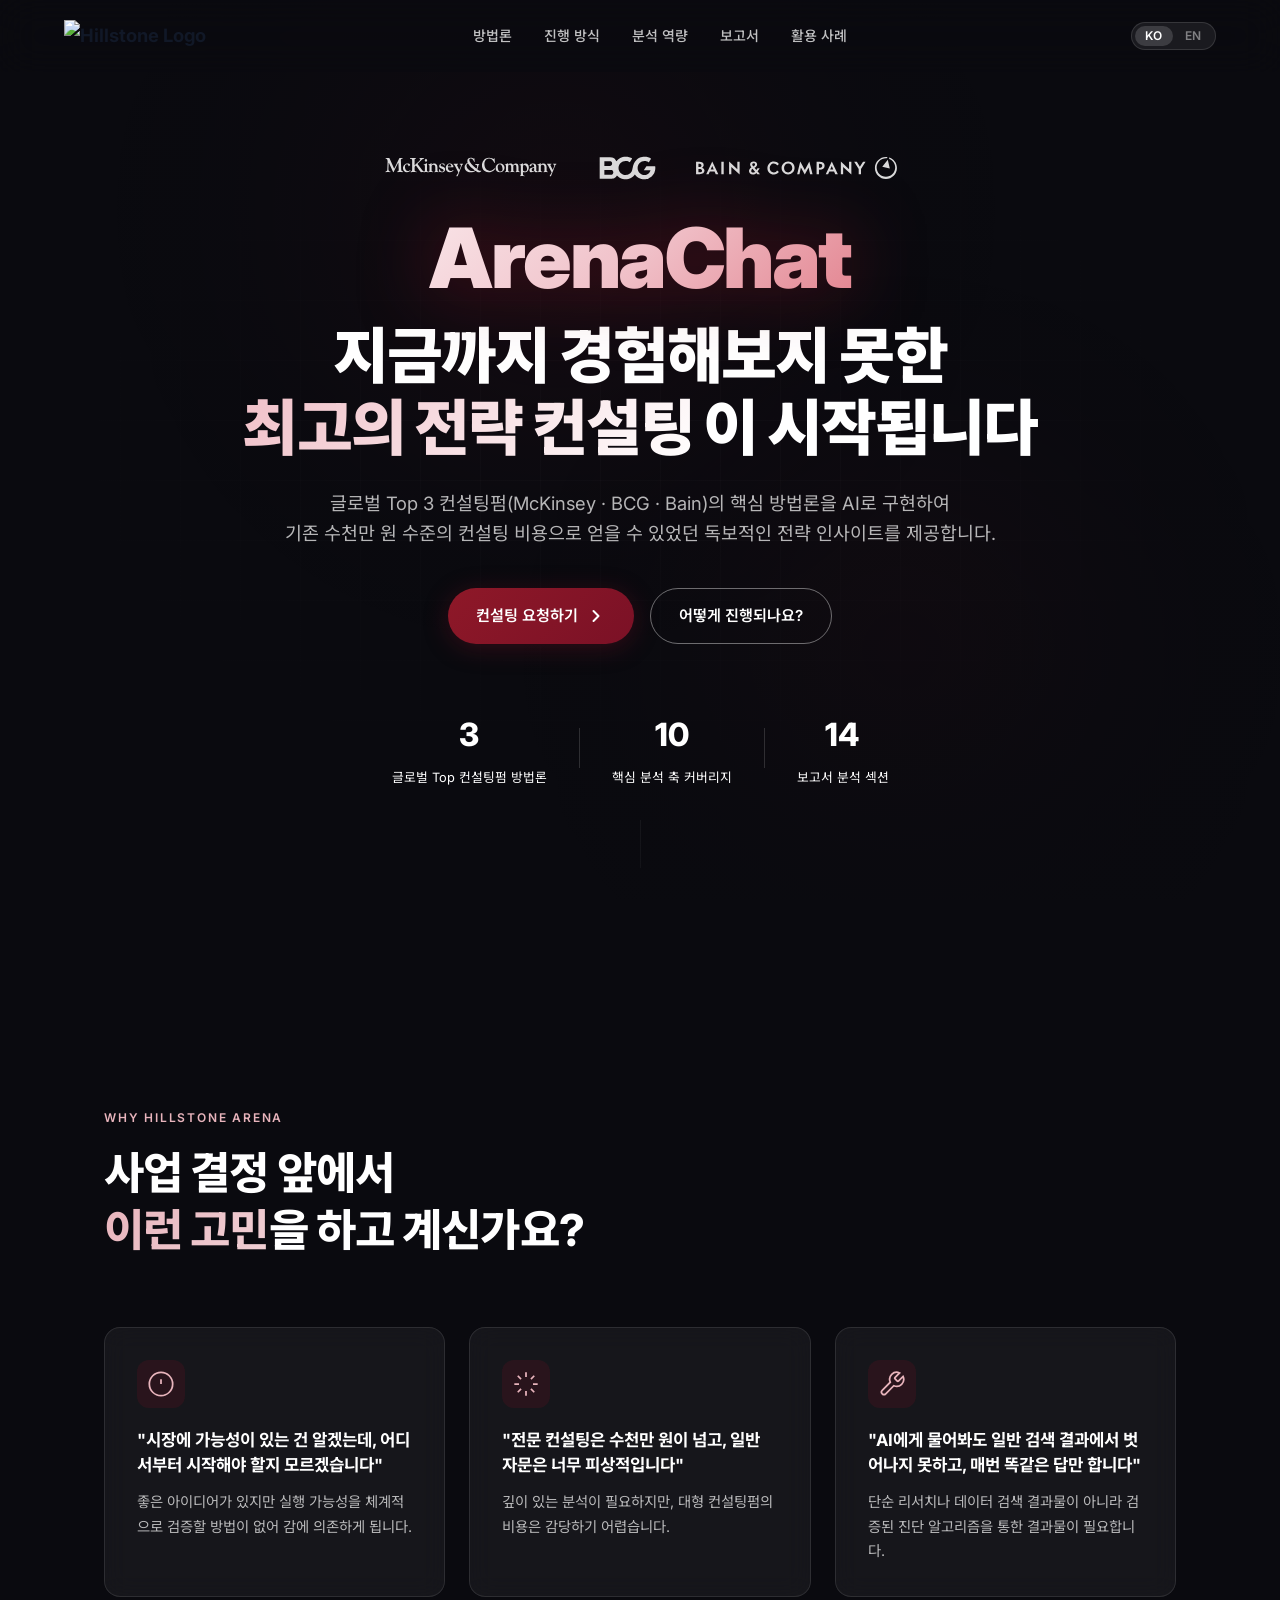
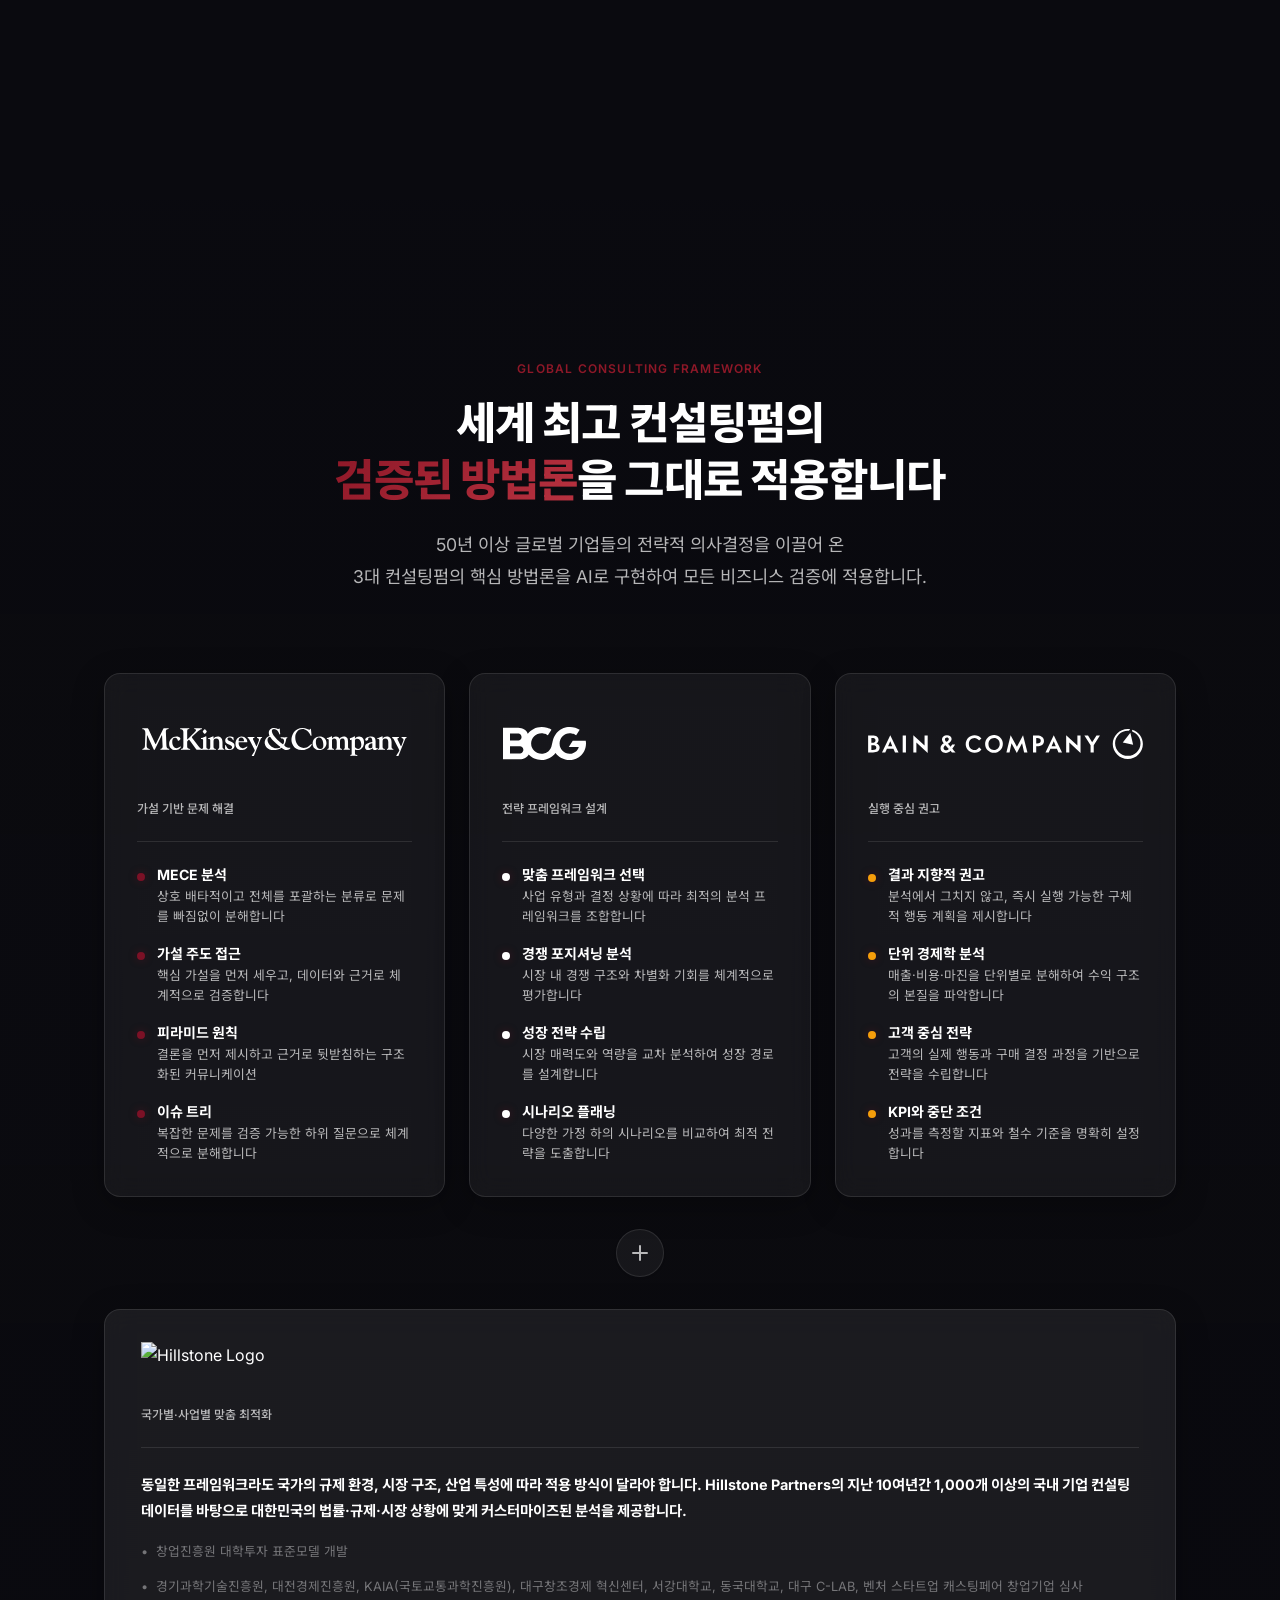
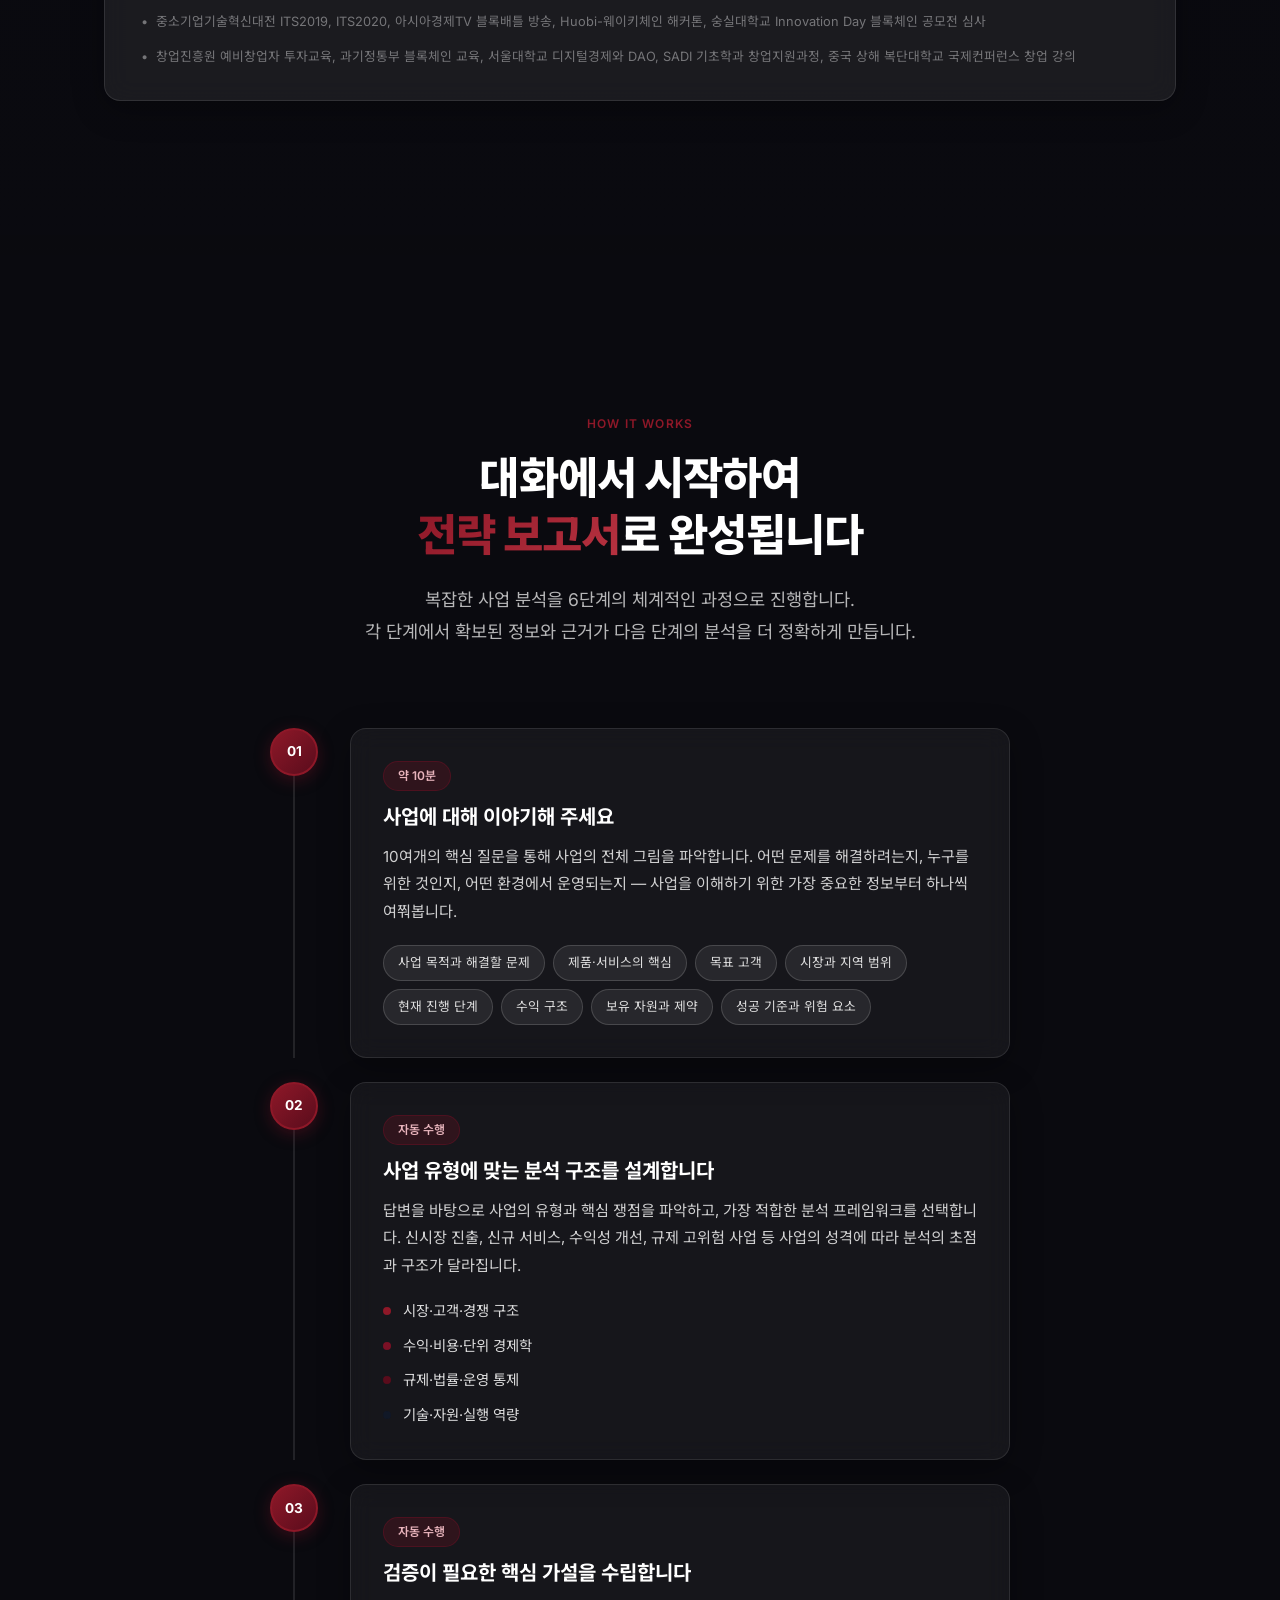
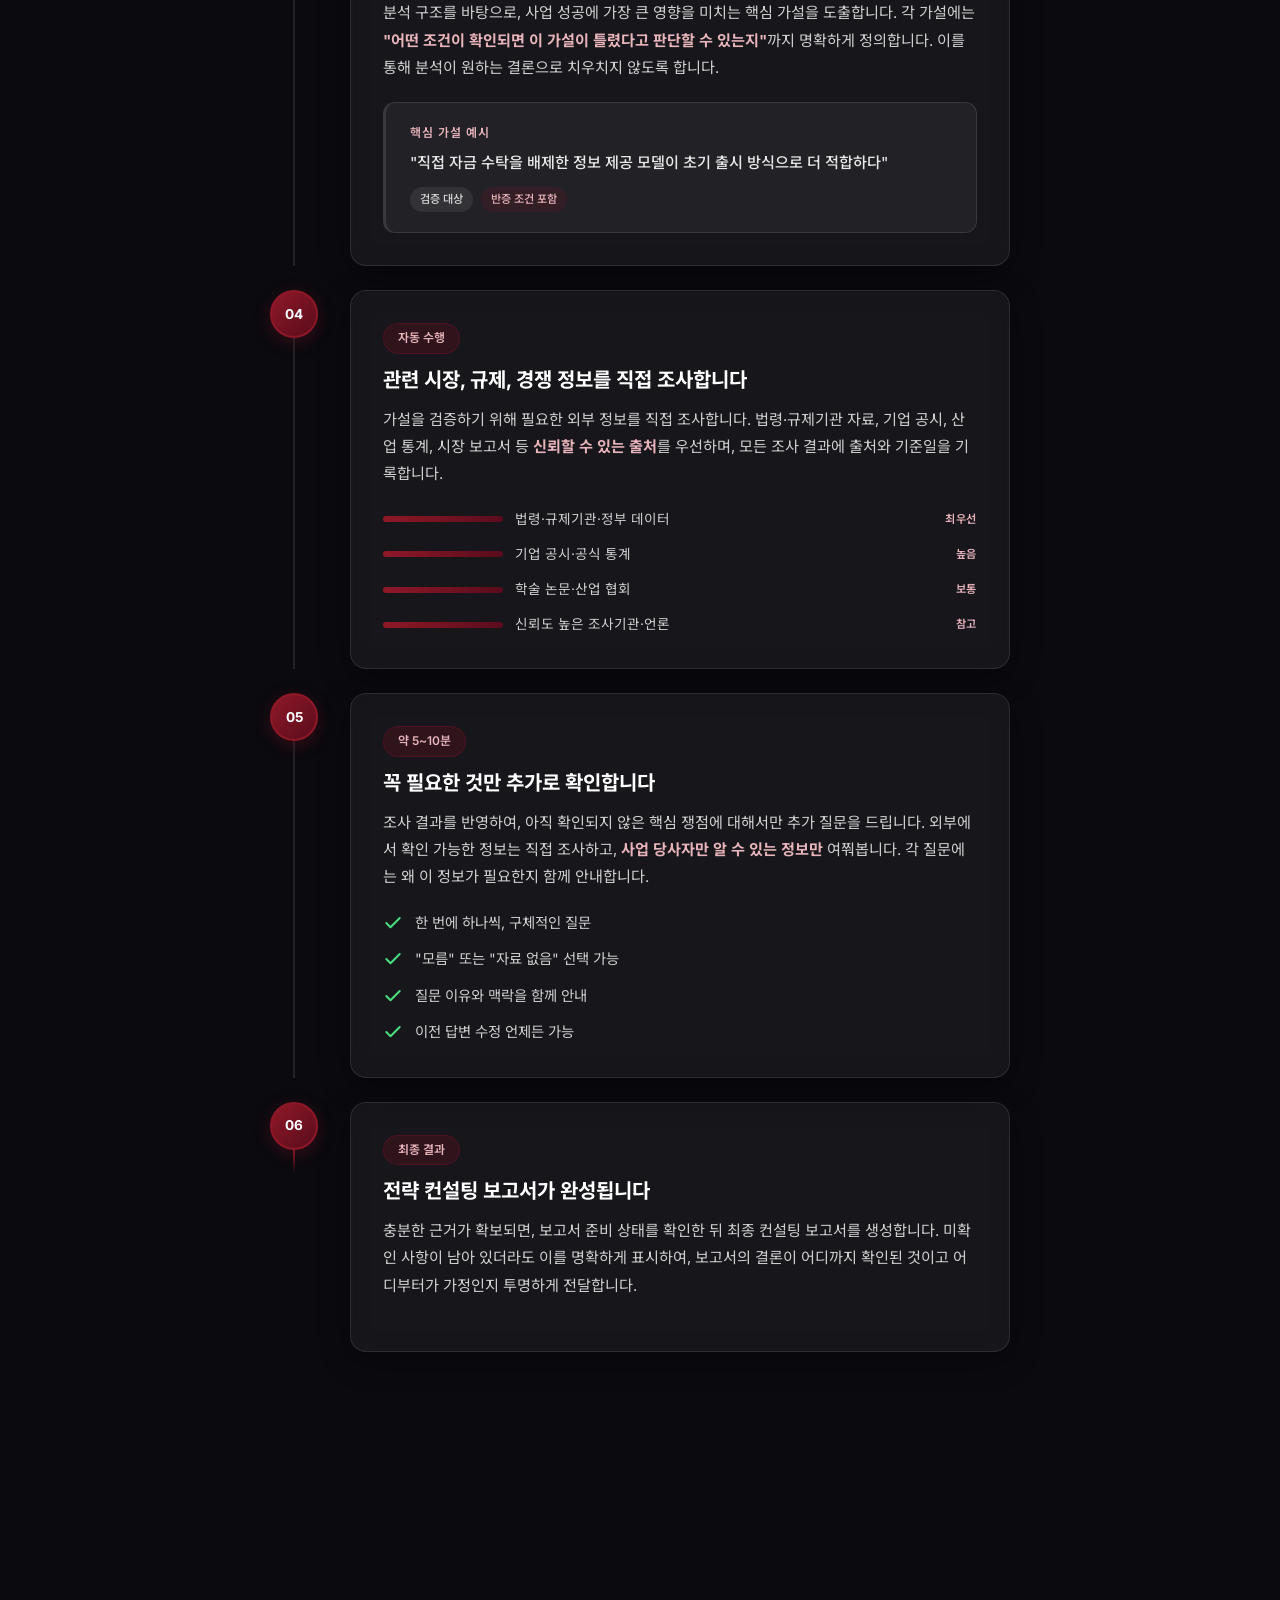
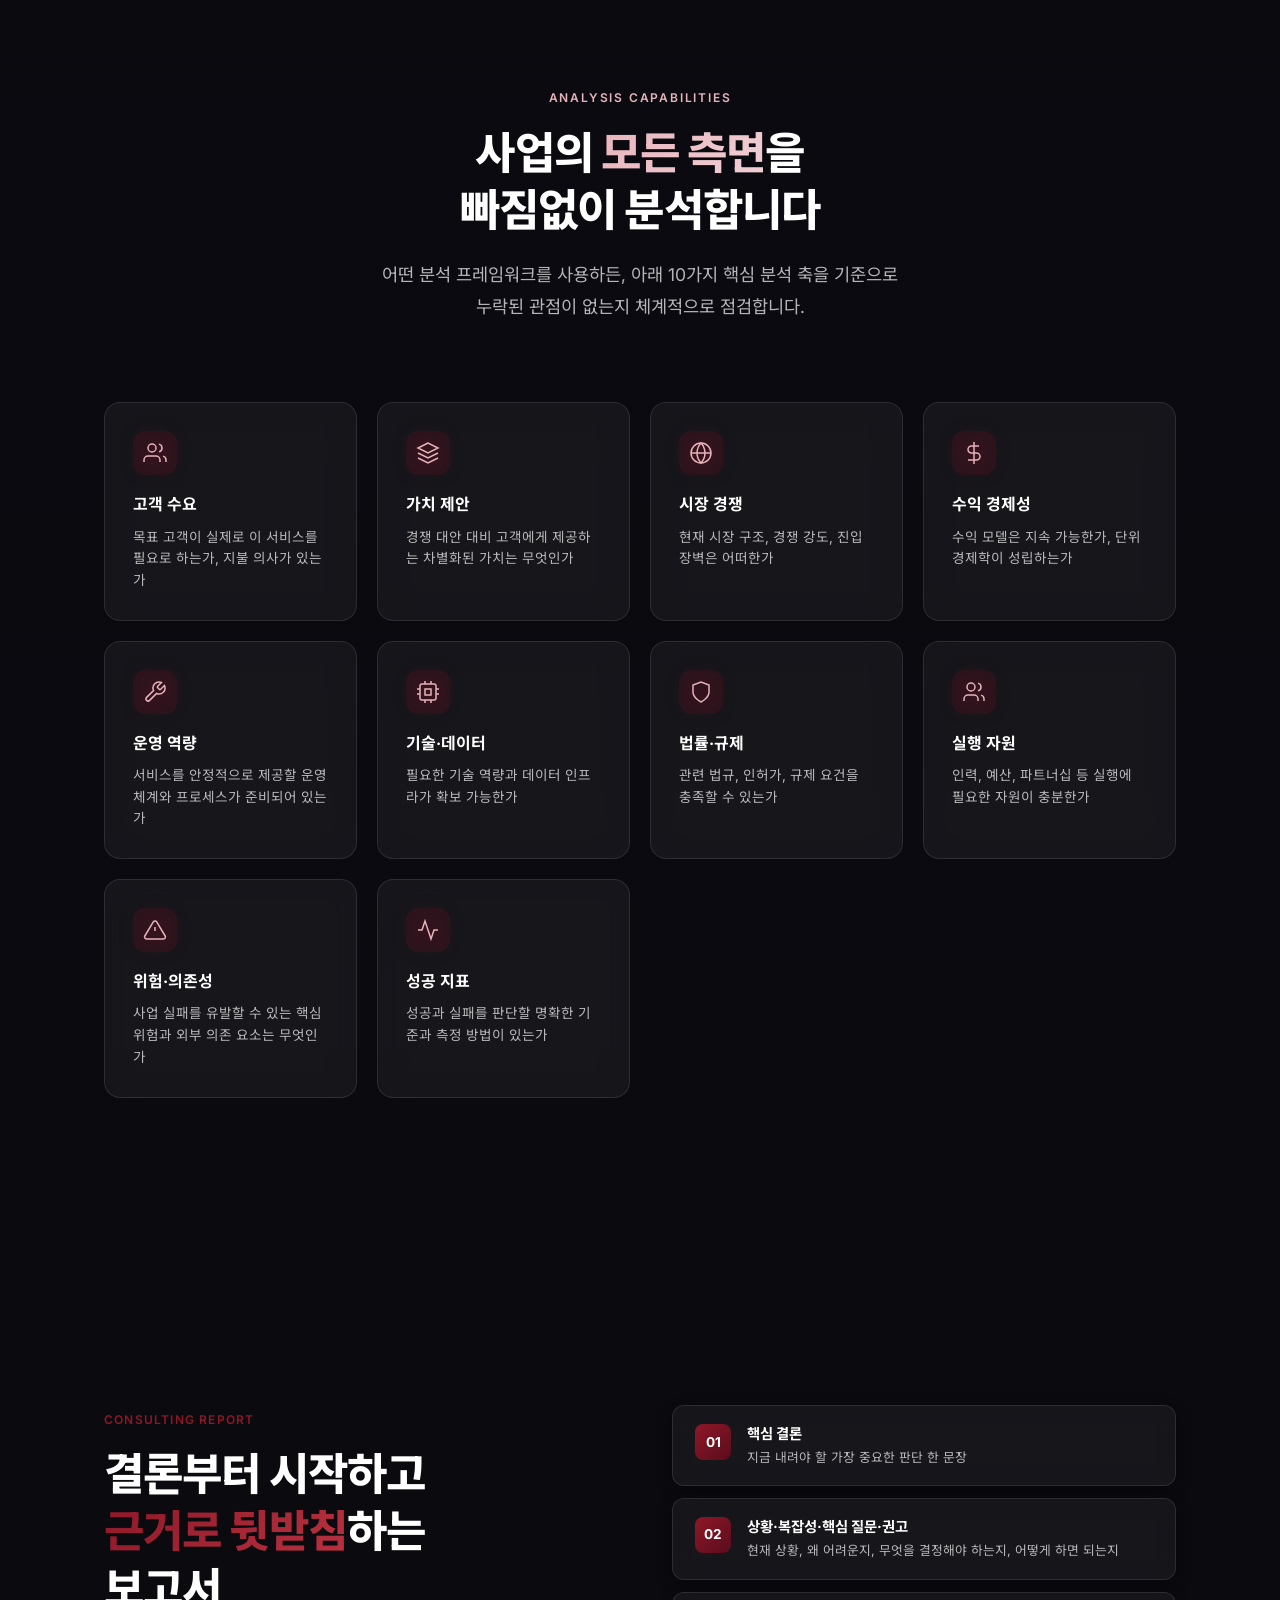
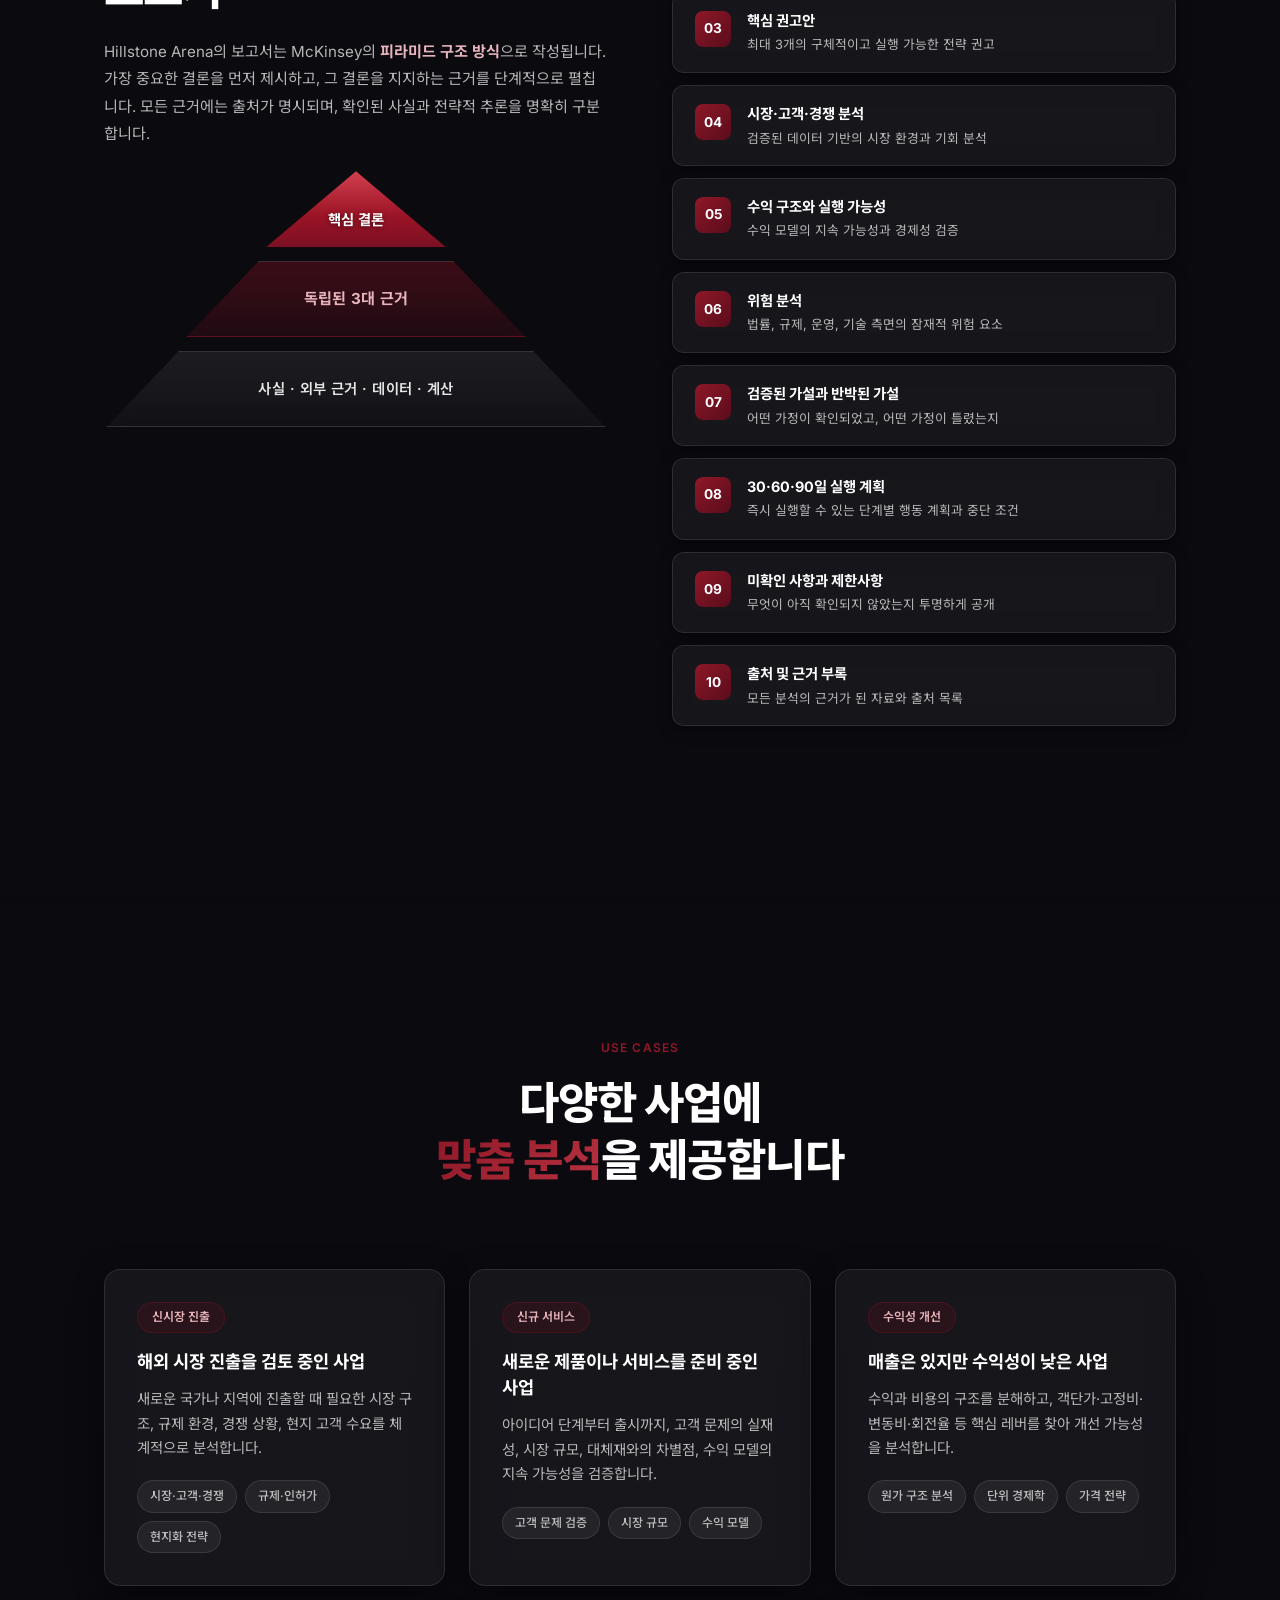
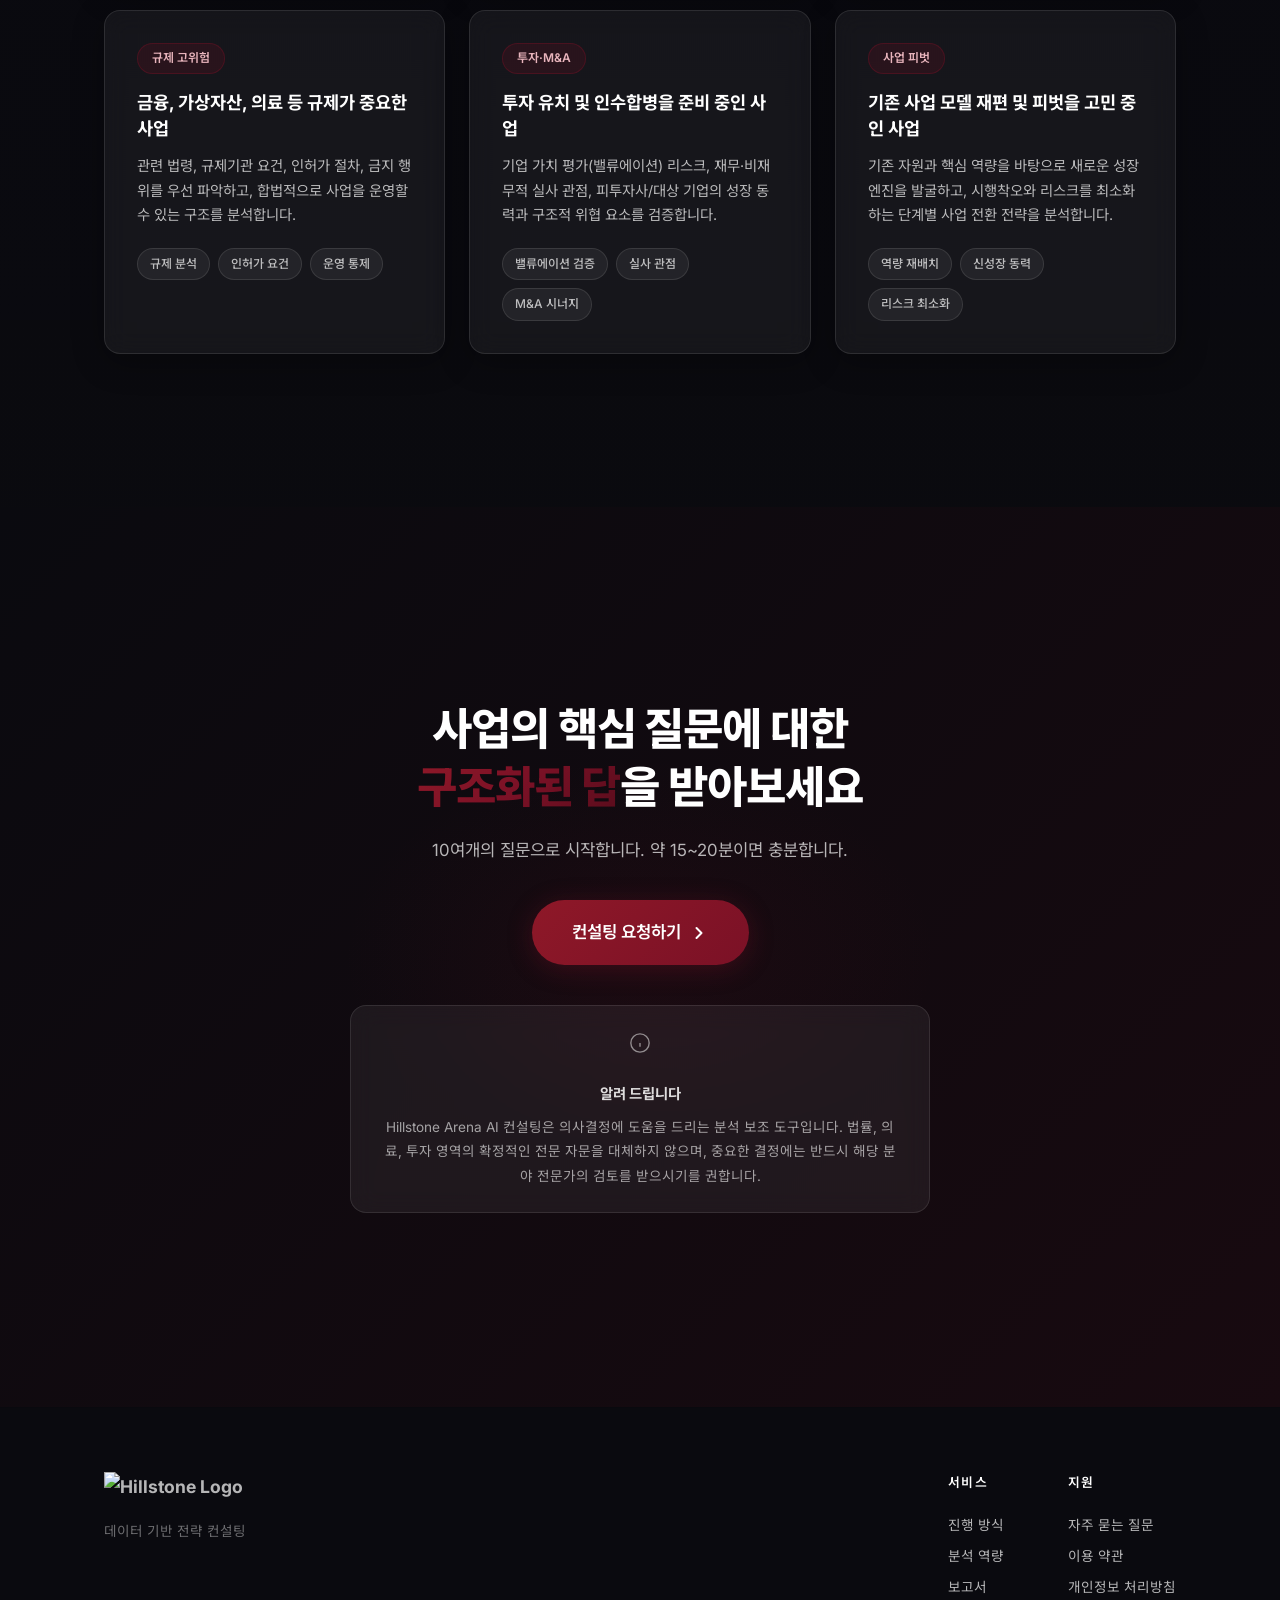
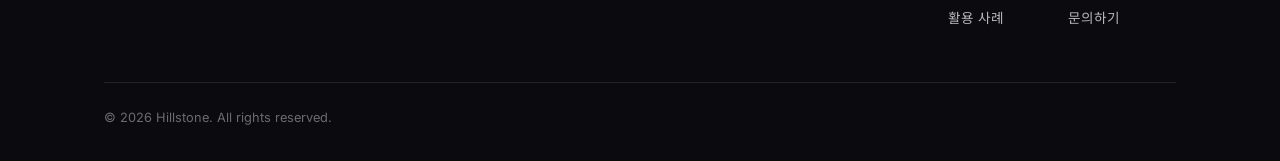
==== index.html @ fbc8b348 "Add KO/EN language toggle with full English translation" ====
<!DOCTYPE html>
<html lang="ko">
<head>
  <meta charset="UTF-8" />
  <meta name="viewport" content="width=device-width, initial-scale=1.0" />
  <title>Hillstone Arena AI Consulting — 글로벌 Top 3 컨설팅펌의 방법론을 적용한 AI 전략 컨설팅</title>
  <meta name="description" content="맥킨지·BCG·베인의 검증된 컨설팅 방법론을 AI로 구현. 국가별·사업별 맞춤 분석으로 수천만 원 수준의 전략 컨설팅을 제공합니다." />
  <link rel="preconnect" href="https://fonts.googleapis.com" />
  <link rel="preconnect" href="https://fonts.gstatic.com" crossorigin />
  <link href="https://fonts.googleapis.com/css2?family=Inter:wght@300;400;500;600;700;800;900&family=Noto+Sans+KR:wght@300;400;500;600;700;800;900&display=swap" rel="stylesheet" />
  <link rel="stylesheet" href="style.css?v=207" />
  <style>
    /* ── 언어 토글 버튼 ── */
    .lang-toggle {
      display: flex;
      align-items: center;
      gap: 2px;
      background: rgba(255,255,255,0.07);
      border: 1px solid rgba(255,255,255,0.12);
      border-radius: 20px;
      padding: 3px;
      margin-left: 16px;
      flex-shrink: 0;
    }
    .lang-btn {
      background: none;
      border: none;
      cursor: pointer;
      font-family: 'Inter', sans-serif;
      font-size: 12px;
      font-weight: 600;
      letter-spacing: 0.05em;
      color: rgba(255,255,255,0.45);
      padding: 4px 10px;
      border-radius: 16px;
      transition: all .2s;
      line-height: 1;
    }
    .lang-btn.active {
      background: rgba(255,255,255,0.15);
      color: #ffffff;
    }
    .lang-btn:hover:not(.active) {
      color: rgba(255,255,255,0.75);
    }
  </style>
</head>
<body>
  <!-- ─── 네비게이션 ─── -->
  <nav class="nav nav-dark" id="nav">
    <div class="nav-inner">
      <a href="#" class="nav-logo">
        <img src="https://raw.githubusercontent.com/harhie/siteimage/main/images/1778810982233_logo_hillstone_hw.webp" alt="Hillstone Logo" height="32" />
      </a>
      <div class="nav-links">
        <a href="#mbb"      data-i18n="nav_methodology">방법론</a>
        <a href="#process"  data-i18n="nav_process">진행 방식</a>
        <a href="#analysis" data-i18n="nav_analysis">분석 역량</a>
        <a href="#report"   data-i18n="nav_report">보고서</a>
        <a href="#cases"    data-i18n="nav_cases">활용 사례</a>
      </div>
      <!-- 언어 전환 토글 -->
      <div class="lang-toggle">
        <button class="lang-btn active" data-lang="ko" onclick="applyLang('ko')">KO</button>
        <button class="lang-btn"        data-lang="en" onclick="applyLang('en')">EN</button>
      </div>
      <button class="nav-mobile-toggle" id="mobileToggle" aria-label="메뉴 열기">
        <span></span><span></span><span></span>
      </button>
    </div>
    <!-- 모바일 메뉴 -->
    <div class="nav-mobile-menu" id="mobileMenu">
      <a href="#mbb"      data-i18n="nav_methodology">방법론</a>
      <a href="#process"  data-i18n="nav_process">진행 방식</a>
      <a href="#analysis" data-i18n="nav_analysis">분석 역량</a>
      <a href="#report"   data-i18n="nav_report">보고서</a>
      <a href="#cases"    data-i18n="nav_cases">활용 사례</a>
    </div>
  </nav>

  <!-- ─── 히어로 ─── -->
  <section class="hero" id="hero">
    <video class="hero-video" autoplay muted loop playsinline>
      <source src="https://videos.pexels.com/video-files/3129671/3129671-sd_640_360_30fps.mp4" type="video/mp4" />
    </video>
    <div class="hero-bg-grid"></div>
    <div class="hero-glow hero-glow-1"></div>
    <div class="hero-glow hero-glow-2"></div>
    <div class="container">
      <div class="mbb-logos fade-up" style="display: flex; align-items: center; gap: 40px; justify-content: center; margin-bottom: 24px; opacity: 0.85;">
        <img src="images/mckinsey.svg" alt="McKinsey" style="height: 32px; filter: brightness(0) invert(1);" />
        <img src="images/bcg.svg" alt="BCG" style="height: 24px; filter: brightness(0) invert(1);" />
        <img src="images/bain.svg" alt="Bain" style="height: 22px; filter: brightness(0) invert(1);" />
      </div>
      <h1 class="hero-title fade-up delay-1">
        <span class="hero-brand-title" style="display: block; font-size: clamp(3.2rem, 7vw, 5.2rem); font-weight: 900; letter-spacing: -0.03em; background: linear-gradient(135deg, #ffffff 10%, #f0c0c8 50%, #d44050 100%); -webkit-background-clip: text; -webkit-text-fill-color: transparent; margin-bottom: 12px; filter: drop-shadow(0 0 35px rgba(153, 19, 37, 0.5));">ArenaChat</span>
        <span data-i18n="hero_tagline_1">지금까지 경험해보지 못한</span><br />
        <span class="gradient-text" data-i18n="hero_tagline_2" style="background: linear-gradient(135deg, #f0c0c8, #ffffff); -webkit-background-clip: text; -webkit-text-fill-color: transparent;">최고의 전략 컨설팅</span>
        <span data-i18n="hero_tagline_3">이 시작됩니다</span>
      </h1>
      <p class="hero-subtitle fade-up delay-2" data-i18n="hero_subtitle">
        글로벌 Top 3 컨설팅펌(McKinsey · BCG · Bain)의 핵심 방법론을 AI로 구현하여<br />기존 수천만 원 수준의 컨설팅 비용으로 얻을 수 있었던 독보적인 전략 인사이트를 제공합니다.
      </p>
      <div class="hero-actions fade-up delay-3">
        <a href="#cta" class="btn btn-primary btn-lg">
          <span data-i18n="hero_cta_primary">컨설팅 요청하기</span>
          <svg width="20" height="20" viewBox="0 0 20 20" fill="none"><path d="M7.5 15L12.5 10L7.5 5" stroke="currentColor" stroke-width="2" stroke-linecap="round" stroke-linejoin="round"/></svg>
        </a>
        <a href="#process" class="btn btn-ghost btn-lg">
          <span data-i18n="hero_cta_ghost">어떻게 진행되나요?</span>
        </a>
      </div>
      <div class="hero-stats fade-up delay-4">
        <div class="stat-item">
          <span class="stat-number" data-target="3">0</span>
          <span class="stat-label" data-i18n="stat_label_1">글로벌 Top 컨설팅펌 방법론</span>
        </div>
        <div class="stat-divider"></div>
        <div class="stat-item">
          <span class="stat-number" data-target="10">0</span>
          <span class="stat-label" data-i18n="stat_label_2">핵심 분석 축 커버리지</span>
        </div>
        <div class="stat-divider"></div>
        <div class="stat-item">
          <span class="stat-number" data-target="14">0</span>
          <span class="stat-label" data-i18n="stat_label_3">보고서 분석 섹션</span>
        </div>
      </div>
    </div>
    <div class="hero-scroll-indicator fade-up delay-5">
      <div class="scroll-line"></div>
    </div>
  </section>

  <!-- ─── 문제 제기 ─── -->
  <section class="problem-section section-dark" id="problem">
    <div class="container">
      <div class="problem-grid">
        <div class="problem-text fade-up">
          <span class="section-label" data-i18n="problem_label">WHY HILLSTONE ARENA</span>
          <h2 class="section-title" data-i18n="problem_title">
            사업 결정 앞에서<br /><span class="gradient-text">이런 고민</span>을 하고 계신가요?
          </h2>
        </div>
        <div class="problem-cards">
          <div class="problem-card scroll-reveal stagger-1">
            <div class="problem-icon">
              <svg width="28" height="28" viewBox="0 0 24 24" fill="none" stroke="currentColor" stroke-width="1.5"><circle cx="12" cy="12" r="10"/><path d="M12 8v4M12 16h.01"/></svg>
            </div>
            <h3 data-i18n="problem_card1_title">"시장에 가능성이 있는 건 알겠는데, 어디서부터 시작해야 할지 모르겠습니다"</h3>
            <p data-i18n="problem_card1_desc">좋은 아이디어가 있지만 실행 가능성을 체계적으로 검증할 방법이 없어 감에 의존하게 됩니다.</p>
          </div>
          <div class="problem-card scroll-reveal stagger-2">
            <div class="problem-icon">
              <svg width="28" height="28" viewBox="0 0 24 24" fill="none" stroke="currentColor" stroke-width="1.5"><path d="M12 2v4M12 18v4M4.93 4.93l2.83 2.83M16.24 16.24l2.83 2.83M2 12h4M18 12h4M4.93 19.07l2.83-2.83M16.24 7.76l2.83-2.83"/></svg>
            </div>
            <h3 data-i18n="problem_card2_title">"전문 컨설팅은 수천만 원이 넘고, 일반 자문은 너무 피상적입니다"</h3>
            <p data-i18n="problem_card2_desc">깊이 있는 분석이 필요하지만, 대형 컨설팅펌의 비용은 감당하기 어렵습니다.</p>
          </div>
          <div class="problem-card scroll-reveal stagger-3">
            <div class="problem-icon">
              <svg width="28" height="28" viewBox="0 0 24 24" fill="none" stroke="currentColor" stroke-width="1.5"><path d="M14.7 6.3a1 1 0 0 0 0 1.4l1.6 1.6a1 1 0 0 0 1.4 0l3.77-3.77a6 6 0 0 1-7.94 7.94l-6.91 6.91a2.12 2.12 0 0 1-3-3l6.91-6.91a6 6 0 0 1 7.94-7.94l-3.76 3.76z"/></svg>
            </div>
            <h3 data-i18n="problem_card3_title">"AI에게 물어봐도 일반 검색 결과에서 벗어나지 못하고, 매번 똑같은 답만 합니다"</h3>
            <p data-i18n="problem_card3_desc">단순 리서치나 데이터 검색 결과물이 아니라 검증된 진단 알고리즘을 통한 결과물이 필요합니다.</p>
          </div>
        </div>
      </div>
    </div>
  </section>

  <!-- ─── MBB 방법론 ─── -->
  <section class="mbb-section section-dark" id="mbb">
    <div class="container">
      <div class="section-header fade-up">
        <span class="section-label" data-i18n="mbb_label">GLOBAL CONSULTING FRAMEWORK</span>
        <h2 class="section-title" data-i18n="mbb_title">
          세계 최고 컨설팅펌의<br /><span class="gradient-text">검증된 방법론</span>을 그대로 적용합니다
        </h2>
        <p class="section-desc" data-i18n="mbb_desc">
          50년 이상 글로벌 기업들의 전략적 의사결정을 이끌어 온<br />3대 컨설팅펌의 핵심 방법론을 AI로 구현하여 모든 비즈니스 검증에 적용합니다.
        </p>
      </div>

      <div class="mbb-grid">
        <!-- 맥킨지 -->
        <div class="mbb-card cascade-in scroll-reveal">
          <div class="mbb-card-header">
            <div class="mbb-logo-image">
              <img src="images/mckinsey.svg" alt="McKinsey" style="filter: brightness(0) invert(1);" />
            </div>
            <div>
              <span class="mbb-tagline" data-i18n="mck_tagline">가설 기반 문제 해결</span>
            </div>
          </div>
          <div class="mbb-methods">
            <div class="mbb-method">
              <div class="mbb-method-dot"></div>
              <div><h4 data-i18n="mck_m1_title">MECE 분석</h4><p data-i18n="mck_m1_desc">상호 배타적이고 전체를 포괄하는 분류로 문제를 빠짐없이 분해합니다</p></div>
            </div>
            <div class="mbb-method">
              <div class="mbb-method-dot"></div>
              <div><h4 data-i18n="mck_m2_title">가설 주도 접근</h4><p data-i18n="mck_m2_desc">핵심 가설을 먼저 세우고, 데이터와 근거로 체계적으로 검증합니다</p></div>
            </div>
            <div class="mbb-method">
              <div class="mbb-method-dot"></div>
              <div><h4 data-i18n="mck_m3_title">피라미드 원칙</h4><p data-i18n="mck_m3_desc">결론을 먼저 제시하고 근거로 뒷받침하는 구조화된 커뮤니케이션</p></div>
            </div>
            <div class="mbb-method">
              <div class="mbb-method-dot"></div>
              <div><h4 data-i18n="mck_m4_title">이슈 트리</h4><p data-i18n="mck_m4_desc">복잡한 문제를 검증 가능한 하위 질문으로 체계적으로 분해합니다</p></div>
            </div>
          </div>
        </div>

        <!-- BCG -->
        <div class="mbb-card cascade-in scroll-reveal stagger-1">
          <div class="mbb-card-header">
            <div class="mbb-logo-image">
              <img src="images/bcg.svg" alt="BCG" style="max-width: 85px; height: auto; filter: brightness(0) invert(1);" />
            </div>
            <div>
              <span class="mbb-tagline" data-i18n="bcg_tagline">전략 프레임워크 설계</span>
            </div>
          </div>
          <div class="mbb-methods">
            <div class="mbb-method">
              <div class="mbb-method-dot mbb-dot-bcg"></div>
              <div><h4 data-i18n="bcg_m1_title">맞춤 프레임워크 선택</h4><p data-i18n="bcg_m1_desc">사업 유형과 결정 상황에 따라 최적의 분석 프레임워크를 조합합니다</p></div>
            </div>
            <div class="mbb-method">
              <div class="mbb-method-dot mbb-dot-bcg"></div>
              <div><h4 data-i18n="bcg_m2_title">경쟁 포지셔닝 분석</h4><p data-i18n="bcg_m2_desc">시장 내 경쟁 구조와 차별화 기회를 체계적으로 평가합니다</p></div>
            </div>
            <div class="mbb-method">
              <div class="mbb-method-dot mbb-dot-bcg"></div>
              <div><h4 data-i18n="bcg_m3_title">성장 전략 수립</h4><p data-i18n="bcg_m3_desc">시장 매력도와 역량을 교차 분석하여 성장 경로를 설계합니다</p></div>
            </div>
            <div class="mbb-method">
              <div class="mbb-method-dot mbb-dot-bcg"></div>
              <div><h4 data-i18n="bcg_m4_title">시나리오 플래닝</h4><p data-i18n="bcg_m4_desc">다양한 가정 하의 시나리오를 비교하여 최적 전략을 도출합니다</p></div>
            </div>
          </div>
        </div>

        <!-- Bain -->
        <div class="mbb-card cascade-in scroll-reveal stagger-2">
          <div class="mbb-card-header">
            <div class="mbb-logo-image">
              <img src="images/bain.svg" alt="Bain" style="filter: brightness(0) invert(1);" />
            </div>
            <div>
              <span class="mbb-tagline" data-i18n="bain_tagline">실행 중심 권고</span>
            </div>
          </div>
          <div class="mbb-methods">
            <div class="mbb-method">
              <div class="mbb-method-dot mbb-dot-bain"></div>
              <div><h4 data-i18n="bain_m1_title">결과 지향적 권고</h4><p data-i18n="bain_m1_desc">분석에서 그치지 않고, 즉시 실행 가능한 구체적 행동 계획을 제시합니다</p></div>
            </div>
            <div class="mbb-method">
              <div class="mbb-method-dot mbb-dot-bain"></div>
              <div><h4 data-i18n="bain_m2_title">단위 경제학 분석</h4><p data-i18n="bain_m2_desc">매출·비용·마진을 단위별로 분해하여 수익 구조의 본질을 파악합니다</p></div>
            </div>
            <div class="mbb-method">
              <div class="mbb-method-dot mbb-dot-bain"></div>
              <div><h4 data-i18n="bain_m3_title">고객 중심 전략</h4><p data-i18n="bain_m3_desc">고객의 실제 행동과 구매 결정 과정을 기반으로 전략을 수립합니다</p></div>
            </div>
            <div class="mbb-method">
              <div class="mbb-method-dot mbb-dot-bain"></div>
              <div><h4 data-i18n="bain_m4_title">KPI와 중단 조건</h4><p data-i18n="bain_m4_desc">성과를 측정할 지표와 철수 기준을 명확히 설정합니다</p></div>
            </div>
          </div>
        </div>
      </div>

      <!-- Connector -->
      <div class="mbb-connector fade-up delay-3" style="display: flex; justify-content: center; align-items: center; margin-top: -16px; margin-bottom: 32px; color: var(--text-muted);">
        <div style="background: var(--bg-card); border: 1px solid var(--border-subtle); border-radius: 50%; width: 48px; height: 48px; display: flex; align-items: center; justify-content: center; box-shadow: var(--shadow-sm);">
          <svg width="24" height="24" viewBox="0 0 24 24" fill="none" stroke="currentColor" stroke-width="2" stroke-linecap="round" stroke-linejoin="round"><path d="M12 5v14M5 12h14"/></svg>
        </div>
      </div>
      <!-- 국가별 맞춤 -->
      <div class="localize-banner fade-up">
        <div class="localize-text">
          <div class="mbb-card-header">
            <div class="mbb-logo-image" style="height: auto;">
              <img src="https://raw.githubusercontent.com/harhie/siteimage/main/images/1778810982233_logo_hillstone_hw.webp" alt="Hillstone Logo" style="height: 46px; margin-bottom: 0;" />
            </div>
            <div>
              <span class="mbb-tagline" data-i18n="localize_tagline">국가별·사업별 맞춤 최적화</span>
            </div>
          </div>
          <p data-i18n="localize_desc"><strong>동일한 프레임워크라도 국가의 규제 환경, 시장 구조, 산업 특성에 따라 적용 방식이 달라야 합니다. Hillstone Partners의 지난 10여년간 1,000개 이상의 국내 기업 컨설팅 데이터를 바탕으로 대한민국의 법률·규제·시장 상황에 맞게 커스터마이즈된 분석을 제공합니다.</strong></p>
          <div class="localize-tags history-tags">
            <span>창업진흥원 대학투자 표준모델 개발</span>
            <span>경기과학기술진흥원, 대전경제진흥원, KAIA(국토교통과학진흥원), 대구창조경제 혁신센터, 서강대학교, 동국대학교, 대구 C-LAB, 벤처 스타트업 캐스팅페어 창업기업 심사</span>
            <span>중소기업기술혁신대전 ITS2019, ITS2020, 아시아경제TV 블록배틀 방송, Huobi-웨이키체인 해커톤, 숭실대학교 Innovation Day 블록체인 공모전 심사</span>
            <span>창업진흥원 예비창업자 투자교육, 과기정통부 블록체인 교육, 서울대학교 디지털경제와 DAO, SADI 기초학과 창업지원과정, 중국 상해 복단대학교 국제컨퍼런스 창업 강의</span>
          </div>
        </div>
      </div>
    </div>
  </section>

  <!-- ─── 진행 방식 ─── -->
  <section class="process-section section-dark" id="process">
    <div class="container">
      <div class="section-header fade-up">
        <span class="section-label" data-i18n="process_label">HOW IT WORKS</span>
        <h2 class="section-title" data-i18n="process_title">
          대화에서 시작하여<br /><span class="gradient-text">전략 보고서</span>로 완성됩니다
        </h2>
        <p class="section-desc" data-i18n="process_desc">
          복잡한 사업 분석을 6단계의 체계적인 과정으로 진행합니다.<br />각 단계에서 확보된 정보와 근거가 다음 단계의 분석을 더 정확하게 만듭니다.
        </p>
      </div>

      <div class="process-timeline">
        <!-- Step 1 -->
        <div class="process-step fade-up" data-step="1">
          <div class="step-marker">
            <div class="step-number">01</div>
            <div class="step-line"></div>
          </div>
          <div class="step-content">
            <div class="step-badge" data-i18n="step1_badge">약 10분</div>
            <h3 class="step-title" data-i18n="step1_title">사업에 대해 이야기해 주세요</h3>
            <p class="step-desc" data-i18n="step1_desc">
              10여개의 핵심 질문을 통해 사업의 전체 그림을 파악합니다. 어떤 문제를 해결하려는지, 누구를 위한 것인지, 어떤 환경에서 운영되는지 — 사업을 이해하기 위한 가장 중요한 정보부터 하나씩 여쭤봅니다.
            </p>
            <div class="step-details">
              <div class="detail-chip" data-i18n="step1_chip1">사업 목적과 해결할 문제</div>
              <div class="detail-chip" data-i18n="step1_chip2">제품·서비스의 핵심</div>
              <div class="detail-chip" data-i18n="step1_chip3">목표 고객</div>
              <div class="detail-chip" data-i18n="step1_chip4">시장과 지역 범위</div>
              <div class="detail-chip" data-i18n="step1_chip5">현재 진행 단계</div>
              <div class="detail-chip" data-i18n="step1_chip6">수익 구조</div>
              <div class="detail-chip" data-i18n="step1_chip7">보유 자원과 제약</div>
              <div class="detail-chip" data-i18n="step1_chip8">성공 기준과 위험 요소</div>
            </div>
          </div>
        </div>

        <!-- Step 2 -->
        <div class="process-step fade-up" data-step="2">
          <div class="step-marker">
            <div class="step-number">02</div>
            <div class="step-line"></div>
          </div>
          <div class="step-content">
            <div class="step-badge" data-i18n="step2_badge">자동 수행</div>
            <h3 class="step-title" data-i18n="step2_title">사업 유형에 맞는 분석 구조를 설계합니다</h3>
            <p class="step-desc" data-i18n="step2_desc">
              답변을 바탕으로 사업의 유형과 핵심 쟁점을 파악하고, 가장 적합한 분석 프레임워크를 선택합니다. 신시장 진출, 신규 서비스, 수익성 개선, 규제 고위험 사업 등 사업의 성격에 따라 분석의 초점과 구조가 달라집니다.
            </p>
            <div class="step-visual">
              <div class="framework-examples">
                <div class="fw-item"><span class="fw-dot fw-dot-1"></span><span data-i18n="fw1">시장·고객·경쟁 구조</span></div>
                <div class="fw-item"><span class="fw-dot fw-dot-2"></span><span data-i18n="fw2">수익·비용·단위 경제학</span></div>
                <div class="fw-item"><span class="fw-dot fw-dot-3"></span><span data-i18n="fw3">규제·법률·운영 통제</span></div>
                <div class="fw-item"><span class="fw-dot fw-dot-4"></span><span data-i18n="fw4">기술·자원·실행 역량</span></div>
              </div>
            </div>
          </div>
        </div>

        <!-- Step 3 -->
        <div class="process-step fade-up" data-step="3">
          <div class="step-marker">
            <div class="step-number">03</div>
            <div class="step-line"></div>
          </div>
          <div class="step-content">
            <div class="step-badge" data-i18n="step3_badge">자동 수행</div>
            <h3 class="step-title" data-i18n="step3_title">검증이 필요한 핵심 가설을 수립합니다</h3>
            <p class="step-desc" data-i18n="step3_desc">
              분석 구조를 바탕으로, 사업 성공에 가장 큰 영향을 미치는 핵심 가설을 도출합니다. 각 가설에는 <strong>"어떤 조건이 확인되면 이 가설이 틀렸다고 판단할 수 있는지"</strong>까지 명확하게 정의합니다. 이를 통해 분석이 원하는 결론으로 치우치지 않도록 합니다.
            </p>
            <div class="hypothesis-example">
              <div class="hypo-card">
                <div class="hypo-label" data-i18n="hypo_label">핵심 가설 예시</div>
                <p class="hypo-text" data-i18n="hypo_text">"직접 자금 수탁을 배제한 정보 제공 모델이 초기 출시 방식으로 더 적합하다"</p>
                <div class="hypo-meta">
                  <span class="hypo-tag" data-i18n="hypo_tag1">검증 대상</span>
                  <span class="hypo-tag hypo-tag-alt" data-i18n="hypo_tag2">반증 조건 포함</span>
                </div>
              </div>
            </div>
          </div>
        </div>

        <!-- Step 4 -->
        <div class="process-step fade-up" data-step="4">
          <div class="step-marker">
            <div class="step-number">04</div>
            <div class="step-line"></div>
          </div>
          <div class="step-content">
            <div class="step-badge" data-i18n="step4_badge">자동 수행</div>
            <h3 class="step-title" data-i18n="step4_title">관련 시장, 규제, 경쟁 정보를 직접 조사합니다</h3>
            <p class="step-desc" data-i18n="step4_desc">
              가설을 검증하기 위해 필요한 외부 정보를 직접 조사합니다. 법령·규제기관 자료, 기업 공시, 산업 통계, 시장 보고서 등 <strong>신뢰할 수 있는 출처</strong>를 우선하며, 모든 조사 결과에 출처와 기준일을 기록합니다.
            </p>
            <div class="source-priority">
              <div class="source-item">
                <div class="source-bar" style="--w: 100%"></div>
                <span class="source-label" data-i18n="src1_label">법령·규제기관·정부 데이터</span>
                <span class="source-tier" data-i18n="src1_tier">최우선</span>
              </div>
              <div class="source-item">
                <div class="source-bar" style="--w: 85%"></div>
                <span class="source-label" data-i18n="src2_label">기업 공시·공식 통계</span>
                <span class="source-tier" data-i18n="src2_tier">높음</span>
              </div>
              <div class="source-item">
                <div class="source-bar" style="--w: 70%"></div>
                <span class="source-label" data-i18n="src3_label">학술 논문·산업 협회</span>
                <span class="source-tier" data-i18n="src3_tier">보통</span>
              </div>
              <div class="source-item">
                <div class="source-bar" style="--w: 55%"></div>
                <span class="source-label" data-i18n="src4_label">신뢰도 높은 조사기관·언론</span>
                <span class="source-tier" data-i18n="src4_tier">참고</span>
              </div>
            </div>
          </div>
        </div>

        <!-- Step 5 -->
        <div class="process-step fade-up" data-step="5">
          <div class="step-marker">
            <div class="step-number">05</div>
            <div class="step-line"></div>
          </div>
          <div class="step-content">
            <div class="step-badge" data-i18n="step5_badge">약 5~10분</div>
            <h3 class="step-title" data-i18n="step5_title">꼭 필요한 것만 추가로 확인합니다</h3>
            <p class="step-desc" data-i18n="step5_desc">
              조사 결과를 반영하여, 아직 확인되지 않은 핵심 쟁점에 대해서만 추가 질문을 드립니다. 외부에서 확인 가능한 정보는 직접 조사하고, <strong>사업 당사자만 알 수 있는 정보만</strong> 여쭤봅니다. 각 질문에는 왜 이 정보가 필요한지 함께 안내합니다.
            </p>
            <div class="followup-features">
              <div class="ff-item">
                <svg width="20" height="20" viewBox="0 0 20 20" fill="none"><path d="M16.7 5L7.5 14.2L3.3 10" stroke="currentColor" stroke-width="2" stroke-linecap="round" stroke-linejoin="round"/></svg>
                <span data-i18n="ff1">한 번에 하나씩, 구체적인 질문</span>
              </div>
              <div class="ff-item">
                <svg width="20" height="20" viewBox="0 0 20 20" fill="none"><path d="M16.7 5L7.5 14.2L3.3 10" stroke="currentColor" stroke-width="2" stroke-linecap="round" stroke-linejoin="round"/></svg>
                <span data-i18n="ff2">"모름" 또는 "자료 없음" 선택 가능</span>
              </div>
              <div class="ff-item">
                <svg width="20" height="20" viewBox="0 0 20 20" fill="none"><path d="M16.7 5L7.5 14.2L3.3 10" stroke="currentColor" stroke-width="2" stroke-linecap="round" stroke-linejoin="round"/></svg>
                <span data-i18n="ff3">질문 이유와 맥락을 함께 안내</span>
              </div>
              <div class="ff-item">
                <svg width="20" height="20" viewBox="0 0 20 20" fill="none"><path d="M16.7 5L7.5 14.2L3.3 10" stroke="currentColor" stroke-width="2" stroke-linecap="round" stroke-linejoin="round"/></svg>
                <span data-i18n="ff4">이전 답변 수정 언제든 가능</span>
              </div>
            </div>
          </div>
        </div>

        <!-- Step 6 -->
        <div class="process-step fade-up" data-step="6">
          <div class="step-marker">
            <div class="step-number">06</div>
            <div class="step-line-end"></div>
          </div>
          <div class="step-content">
            <div class="step-badge step-badge-final" data-i18n="step6_badge">최종 결과</div>
            <h3 class="step-title" data-i18n="step6_title">전략 컨설팅 보고서가 완성됩니다</h3>
            <p class="step-desc" data-i18n="step6_desc">
              충분한 근거가 확보되면, 보고서 준비 상태를 확인한 뒤 최종 컨설팅 보고서를 생성합니다. 미확인 사항이 남아 있더라도 이를 명확하게 표시하여, 보고서의 결론이 어디까지 확인된 것이고 어디부터가 가정인지 투명하게 전달합니다.
            </p>
          </div>
        </div>
      </div>
    </div>
  </section>

  <!-- ─── 분석 역량 ─── -->
  <section class="analysis-section section-dark" id="analysis">
    <div class="container">
      <div class="section-header fade-up">
        <span class="section-label" data-i18n="analysis_label">ANALYSIS CAPABILITIES</span>
        <h2 class="section-title" data-i18n="analysis_title">
          사업의 <span class="gradient-text">모든 측면</span>을<br />빠짐없이 분석합니다
        </h2>
        <p class="section-desc" data-i18n="analysis_desc">
          어떤 분석 프레임워크를 사용하든, 아래 10가지 핵심 분석 축을 기준으로<br />누락된 관점이 없는지 체계적으로 점검합니다.
        </p>
      </div>

      <div class="axes-grid">
        <div class="axis-card fade-up" data-axis="1">
          <div class="axis-icon-wrap"><svg width="24" height="24" viewBox="0 0 24 24" fill="none" stroke="currentColor" stroke-width="1.5"><path d="M17 21v-2a4 4 0 0 0-4-4H5a4 4 0 0 0-4 4v2"/><circle cx="9" cy="7" r="4"/><path d="M23 21v-2a4 4 0 0 0-3-3.87"/><path d="M16 3.13a4 4 0 0 1 0 7.75"/></svg></div>
          <h4 data-i18n="axis1_title">고객 수요</h4><p data-i18n="axis1_desc">목표 고객이 실제로 이 서비스를 필요로 하는가, 지불 의사가 있는가</p>
        </div>
        <div class="axis-card fade-up" data-axis="2">
          <div class="axis-icon-wrap"><svg width="24" height="24" viewBox="0 0 24 24" fill="none" stroke="currentColor" stroke-width="1.5"><path d="M12 2L2 7l10 5 10-5-10-5z"/><path d="M2 17l10 5 10-5"/><path d="M2 12l10 5 10-5"/></svg></div>
          <h4 data-i18n="axis2_title">가치 제안</h4><p data-i18n="axis2_desc">경쟁 대안 대비 고객에게 제공하는 차별화된 가치는 무엇인가</p>
        </div>
        <div class="axis-card fade-up" data-axis="3">
          <div class="axis-icon-wrap"><svg width="24" height="24" viewBox="0 0 24 24" fill="none" stroke="currentColor" stroke-width="1.5"><circle cx="12" cy="12" r="10"/><path d="M2 12h20"/><path d="M12 2a15.3 15.3 0 0 1 4 10 15.3 15.3 0 0 1-4 10 15.3 15.3 0 0 1-4-10 15.3 15.3 0 0 1 4-10z"/></svg></div>
          <h4 data-i18n="axis3_title">시장 경쟁</h4><p data-i18n="axis3_desc">현재 시장 구조, 경쟁 강도, 진입 장벽은 어떠한가</p>
        </div>
        <div class="axis-card fade-up" data-axis="4">
          <div class="axis-icon-wrap"><svg width="24" height="24" viewBox="0 0 24 24" fill="none" stroke="currentColor" stroke-width="1.5"><line x1="12" y1="1" x2="12" y2="23"/><path d="M17 5H9.5a3.5 3.5 0 0 0 0 7h5a3.5 3.5 0 0 1 0 7H6"/></svg></div>
          <h4 data-i18n="axis4_title">수익 경제성</h4><p data-i18n="axis4_desc">수익 모델은 지속 가능한가, 단위 경제학이 성립하는가</p>
        </div>
        <div class="axis-card fade-up" data-axis="5">
          <div class="axis-icon-wrap"><svg width="24" height="24" viewBox="0 0 24 24" fill="none" stroke="currentColor" stroke-width="1.5"><path d="M14.7 6.3a1 1 0 0 0 0 1.4l1.6 1.6a1 1 0 0 0 1.4 0l3.77-3.77a6 6 0 0 1-7.94 7.94l-6.91 6.91a2.12 2.12 0 0 1-3-3l6.91-6.91a6 6 0 0 1 7.94-7.94l-3.76 3.76z"/></svg></div>
          <h4 data-i18n="axis5_title">운영 역량</h4><p data-i18n="axis5_desc">서비스를 안정적으로 제공할 운영 체계와 프로세스가 준비되어 있는가</p>
        </div>
        <div class="axis-card fade-up" data-axis="6">
          <div class="axis-icon-wrap"><svg width="24" height="24" viewBox="0 0 24 24" fill="none" stroke="currentColor" stroke-width="1.5"><rect x="4" y="4" width="16" height="16" rx="2" ry="2"/><rect x="9" y="9" width="6" height="6"/><line x1="9" y1="1" x2="9" y2="4"/><line x1="15" y1="1" x2="15" y2="4"/><line x1="9" y1="20" x2="9" y2="23"/><line x1="15" y1="20" x2="15" y2="23"/><line x1="20" y1="9" x2="23" y2="9"/><line x1="20" y1="14" x2="23" y2="14"/><line x1="1" y1="9" x2="4" y2="9"/><line x1="1" y1="14" x2="4" y2="14"/></svg></div>
          <h4 data-i18n="axis6_title">기술·데이터</h4><p data-i18n="axis6_desc">필요한 기술 역량과 데이터 인프라가 확보 가능한가</p>
        </div>
        <div class="axis-card fade-up" data-axis="7">
          <div class="axis-icon-wrap"><svg width="24" height="24" viewBox="0 0 24 24" fill="none" stroke="currentColor" stroke-width="1.5"><path d="M12 22s8-4 8-10V5l-8-3-8 3v7c0 6 8 10 8 10z"/></svg></div>
          <h4 data-i18n="axis7_title">법률·규제</h4><p data-i18n="axis7_desc">관련 법규, 인허가, 규제 요건을 충족할 수 있는가</p>
        </div>
        <div class="axis-card fade-up" data-axis="8">
          <div class="axis-icon-wrap"><svg width="24" height="24" viewBox="0 0 24 24" fill="none" stroke="currentColor" stroke-width="1.5"><path d="M16 21v-2a4 4 0 0 0-4-4H6a4 4 0 0 0-4 4v2"/><circle cx="9" cy="7" r="4"/><path d="M22 21v-2a4 4 0 0 0-3-3.87"/><path d="M16 3.13a4 4 0 0 1 0 7.75"/></svg></div>
          <h4 data-i18n="axis8_title">실행 자원</h4><p data-i18n="axis8_desc">인력, 예산, 파트너십 등 실행에 필요한 자원이 충분한가</p>
        </div>
        <div class="axis-card fade-up" data-axis="9">
          <div class="axis-icon-wrap"><svg width="24" height="24" viewBox="0 0 24 24" fill="none" stroke="currentColor" stroke-width="1.5"><path d="M10.29 3.86L1.82 18a2 2 0 0 0 1.71 3h16.94a2 2 0 0 0 1.71-3L13.71 3.86a2 2 0 0 0-3.42 0z"/><line x1="12" y1="9" x2="12" y2="13"/><line x1="12" y1="17" x2="12.01" y2="17"/></svg></div>
          <h4 data-i18n="axis9_title">위험·의존성</h4><p data-i18n="axis9_desc">사업 실패를 유발할 수 있는 핵심 위험과 외부 의존 요소는 무엇인가</p>
        </div>
        <div class="axis-card fade-up" data-axis="10">
          <div class="axis-icon-wrap"><svg width="24" height="24" viewBox="0 0 24 24" fill="none" stroke="currentColor" stroke-width="1.5"><polyline points="22 12 18 12 15 21 9 3 6 12 2 12"/></svg></div>
          <h4 data-i18n="axis10_title">성공 지표</h4><p data-i18n="axis10_desc">성공과 실패를 판단할 명확한 기준과 측정 방법이 있는가</p>
        </div>
      </div>
    </div>
  </section>

  <!-- ─── 보고서 구성 ─── -->
  <section class="report-section section-dark" id="report">
    <div class="container">
      <div class="report-layout">
        <div class="report-info fade-up">
          <span class="section-label" data-i18n="report_label">CONSULTING REPORT</span>
          <h2 class="section-title" data-i18n="report_title">
            결론부터 시작하고<br /><span class="gradient-text">근거로 뒷받침</span>하는<br />보고서
          </h2>
          <p class="report-philosophy" data-i18n="report_philosophy">
            Hillstone Arena의 보고서는 McKinsey의 <strong>피라미드 구조 방식</strong>으로 작성됩니다. 가장 중요한 결론을 먼저 제시하고, 그 결론을 지지하는 근거를 단계적으로 펼칩니다. 모든 근거에는 출처가 명시되며, 확인된 사실과 전략적 추론을 명확히 구분합니다.
          </p>
          <div class="pyramid-3d" style="margin: 40px auto; max-width: 500px; perspective: 800px;">
            <div class="pyramid-level pyramid-l1-3d">
              <div class="pyramid-level-inner">
                <span class="pyramid-label" data-i18n="pyramid_l1">핵심 결론</span>
              </div>
            </div>
            <div class="pyramid-level pyramid-l2-3d">
              <div class="pyramid-level-inner">
                <span class="pyramid-label" data-i18n="pyramid_l2">독립된 3대 근거</span>
              </div>
            </div>
            <div class="pyramid-level pyramid-l3-3d">
              <div class="pyramid-level-inner">
                <span class="pyramid-label" data-i18n="pyramid_l3">사실 · 외부 근거 · 데이터 · 계산</span>
              </div>
            </div>
          </div>
        </div>

        <div class="report-sections fade-up delay-1">
          <div class="report-card"><div class="rc-num">01</div><div class="rc-body"><h4 data-i18n="rc01_title">핵심 결론</h4><p data-i18n="rc01_desc">지금 내려야 할 가장 중요한 판단 한 문장</p></div></div>
          <div class="report-card"><div class="rc-num">02</div><div class="rc-body"><h4 data-i18n="rc02_title">상황·복잡성·핵심 질문·권고</h4><p data-i18n="rc02_desc">현재 상황, 왜 어려운지, 무엇을 결정해야 하는지, 어떻게 하면 되는지</p></div></div>
          <div class="report-card"><div class="rc-num">03</div><div class="rc-body"><h4 data-i18n="rc03_title">핵심 권고안</h4><p data-i18n="rc03_desc">최대 3개의 구체적이고 실행 가능한 전략 권고</p></div></div>
          <div class="report-card"><div class="rc-num">04</div><div class="rc-body"><h4 data-i18n="rc04_title">시장·고객·경쟁 분석</h4><p data-i18n="rc04_desc">검증된 데이터 기반의 시장 환경과 기회 분석</p></div></div>
          <div class="report-card"><div class="rc-num">05</div><div class="rc-body"><h4 data-i18n="rc05_title">수익 구조와 실행 가능성</h4><p data-i18n="rc05_desc">수익 모델의 지속 가능성과 경제성 검증</p></div></div>
          <div class="report-card"><div class="rc-num">06</div><div class="rc-body"><h4 data-i18n="rc06_title">위험 분석</h4><p data-i18n="rc06_desc">법률, 규제, 운영, 기술 측면의 잠재적 위험 요소</p></div></div>
          <div class="report-card"><div class="rc-num">07</div><div class="rc-body"><h4 data-i18n="rc07_title">검증된 가설과 반박된 가설</h4><p data-i18n="rc07_desc">어떤 가정이 확인되었고, 어떤 가정이 틀렸는지</p></div></div>
          <div class="report-card"><div class="rc-num">08</div><div class="rc-body"><h4 data-i18n="rc08_title">30·60·90일 실행 계획</h4><p data-i18n="rc08_desc">즉시 실행할 수 있는 단계별 행동 계획과 중단 조건</p></div></div>
          <div class="report-card"><div class="rc-num">09</div><div class="rc-body"><h4 data-i18n="rc09_title">미확인 사항과 제한사항</h4><p data-i18n="rc09_desc">무엇이 아직 확인되지 않았는지 투명하게 공개</p></div></div>
          <div class="report-card"><div class="rc-num">10</div><div class="rc-body"><h4 data-i18n="rc10_title">출처 및 근거 부록</h4><p data-i18n="rc10_desc">모든 분석의 근거가 된 자료와 출처 목록</p></div></div>
        </div>
      </div>
    </div>
  </section>

  <!-- ─── 활용 사례 ─── -->
  <section class="cases-section section-dark" id="cases">
    <div class="container">
      <div class="section-header fade-up">
        <span class="section-label" data-i18n="cases_label">USE CASES</span>
        <h2 class="section-title" data-i18n="cases_title">
          다양한 사업에<br /><span class="gradient-text">맞춤 분석</span>을 제공합니다
        </h2>
      </div>

      <div class="cases-grid">
        <div class="case-card fade-up">
          <div class="case-tag" data-i18n="case1_tag">신시장 진출</div>
          <h3 data-i18n="case1_title">해외 시장 진출을 검토 중인 사업</h3>
          <p data-i18n="case1_desc">새로운 국가나 지역에 진출할 때 필요한 시장 구조, 규제 환경, 경쟁 상황, 현지 고객 수요를 체계적으로 분석합니다.</p>
          <div class="case-focus">
            <span data-i18n="case1_f1">시장·고객·경쟁</span>
            <span data-i18n="case1_f2">규제·인허가</span>
            <span data-i18n="case1_f3">현지화 전략</span>
          </div>
        </div>
        <div class="case-card fade-up delay-1">
          <div class="case-tag" data-i18n="case2_tag">신규 서비스</div>
          <h3 data-i18n="case2_title">새로운 제품이나 서비스를 준비 중인 사업</h3>
          <p data-i18n="case2_desc">아이디어 단계부터 출시까지, 고객 문제의 실재성, 시장 규모, 대체재와의 차별점, 수익 모델의 지속 가능성을 검증합니다.</p>
          <div class="case-focus">
            <span data-i18n="case2_f1">고객 문제 검증</span>
            <span data-i18n="case2_f2">시장 규모</span>
            <span data-i18n="case2_f3">수익 모델</span>
          </div>
        </div>
        <div class="case-card fade-up delay-2">
          <div class="case-tag" data-i18n="case3_tag">수익성 개선</div>
          <h3 data-i18n="case3_title">매출은 있지만 수익성이 낮은 사업</h3>
          <p data-i18n="case3_desc">수익과 비용의 구조를 분해하고, 객단가·고정비·변동비·회전율 등 핵심 레버를 찾아 개선 가능성을 분석합니다.</p>
          <div class="case-focus">
            <span data-i18n="case3_f1">원가 구조 분석</span>
            <span data-i18n="case3_f2">단위 경제학</span>
            <span data-i18n="case3_f3">가격 전략</span>
          </div>
        </div>
        <div class="case-card fade-up delay-3">
          <div class="case-tag" data-i18n="case4_tag">규제 고위험</div>
          <h3 data-i18n="case4_title">금융, 가상자산, 의료 등 규제가 중요한 사업</h3>
          <p data-i18n="case4_desc">관련 법령, 규제기관 요건, 인허가 절차, 금지 행위를 우선 파악하고, 합법적으로 사업을 운영할 수 있는 구조를 분석합니다.</p>
          <div class="case-focus">
            <span data-i18n="case4_f1">규제 분석</span>
            <span data-i18n="case4_f2">인허가 요건</span>
            <span data-i18n="case4_f3">운영 통제</span>
          </div>
        </div>
        <div class="case-card fade-up delay-4">
          <div class="case-tag" data-i18n="case5_tag">투자·M&A</div>
          <h3 data-i18n="case5_title">투자 유치 및 인수합병을 준비 중인 사업</h3>
          <p data-i18n="case5_desc">기업 가치 평가(밸류에이션) 리스크, 재무·비재무적 실사 관점, 피투자사/대상 기업의 성장 동력과 구조적 위협 요소를 검증합니다.</p>
          <div class="case-focus">
            <span data-i18n="case5_f1">밸류에이션 검증</span>
            <span data-i18n="case5_f2">실사 관점</span>
            <span data-i18n="case5_f3">M&A 시너지</span>
          </div>
        </div>
        <div class="case-card fade-up delay-5">
          <div class="case-tag" data-i18n="case6_tag">사업 피벗</div>
          <h3 data-i18n="case6_title">기존 사업 모델 재편 및 피벗을 고민 중인 사업</h3>
          <p data-i18n="case6_desc">기존 자원과 핵심 역량을 바탕으로 새로운 성장 엔진을 발굴하고, 시행착오와 리스크를 최소화하는 단계별 사업 전환 전략을 분석합니다.</p>
          <div class="case-focus">
            <span data-i18n="case6_f1">역량 재배치</span>
            <span data-i18n="case6_f2">신성장 동력</span>
            <span data-i18n="case6_f3">리스크 최소화</span>
          </div>
        </div>
      </div>
    </div>
  </section>

  <!-- ─── CTA ─── -->
  <section class="cta-section section-dark" id="cta">
    <div class="cta-glow"></div>
    <div class="cta-wrapper">
      <div class="container">
        <div class="cta-content fade-up">
          <h2 class="cta-title" data-i18n="cta_title">
            사업의 핵심 질문에 대한<br /><span class="gradient-text">구조화된 답</span>을 받아보세요
          </h2>
          <p class="cta-desc" data-i18n="cta_desc">
            10여개의 질문으로 시작합니다. 약 15~20분이면 충분합니다.
          </p>
          <a href="#" class="btn btn-primary btn-xl">
            <span data-i18n="cta_btn">컨설팅 요청하기</span>
            <svg width="20" height="20" viewBox="0 0 20 20" fill="none"><path d="M7.5 15L12.5 10L7.5 5" stroke="currentColor" stroke-width="2" stroke-linecap="round" stroke-linejoin="round"/></svg>
          </a>
          <div class="disclaimer-card fade-up" style="max-width: 580px; margin: 40px auto 0; flex-direction: column; align-items: center; text-align: center;">
            <div class="disclaimer-icon">
              <svg width="22" height="22" viewBox="0 0 24 24" fill="none" stroke="currentColor" stroke-width="1.5"><circle cx="12" cy="12" r="10"/><line x1="12" y1="16" x2="12" y2="12"/><line x1="12" y1="8" x2="12.01" y2="8"/></svg>
            </div>
            <div class="disclaimer-text" style="text-align: center;">
              <h4 data-i18n="disclaimer_title">알려 드립니다</h4>
              <p data-i18n="disclaimer_desc">
                Hillstone Arena AI 컨설팅은 의사결정에 도움을 드리는 분석 보조 도구입니다. 법률, 의료, 투자 영역의 확정적인 전문 자문을 대체하지 않으며, 중요한 결정에는 반드시 해당 분야 전문가의 검토를 받으시기를 권합니다.
              </p>
            </div>
          </div>
        </div>
      </div>
    </div>
  </section>

  <!-- ─── 푸터 ─── -->
  <footer class="footer">
    <div class="container">
      <div class="footer-inner">
        <div class="footer-brand">
          <div class="footer-logo">
            <img src="https://raw.githubusercontent.com/harhie/siteimage/main/images/1778810982233_logo_hillstone_hw.webp" alt="Hillstone Logo" height="40" />
          </div>
          <p class="footer-tagline" data-i18n="footer_tagline">데이터 기반 전략 컨설팅</p>
        </div>
        <div class="footer-links">
          <div class="footer-col">
            <h5 data-i18n="footer_service">서비스</h5>
            <a href="#process"  data-i18n="footer_process">진행 방식</a>
            <a href="#analysis" data-i18n="footer_analysis">분석 역량</a>
            <a href="#report"   data-i18n="footer_report">보고서</a>
            <a href="#cases"    data-i18n="footer_cases">활용 사례</a>
          </div>
          <div class="footer-col">
            <h5 data-i18n="footer_support">지원</h5>
            <a href="faq.html"     data-i18n="footer_faq">자주 묻는 질문</a>
            <a href="terms.html"   data-i18n="footer_terms">이용 약관</a>
            <a href="privacy.html" data-i18n="footer_privacy">개인정보 처리방침</a>
            <a href="contact.html" data-i18n="footer_contact">문의하기</a>
          </div>
        </div>
      </div>
      <div class="footer-bottom">
        <p data-i18n="footer_copyright">&copy; 2026 Hillstone. All rights reserved.</p>
      </div>
    </div>
  </footer>

  <script src="lang.js"></script>
  <script src="script.js?v=5"></script>
</body>
</html>
---- style.css ----
/* ══════════════════════════════════════════════════
   Hillstone AI — 서비스 소개 페이지 스타일
   프리미엄 다크 테마 · 한국어 최적화
   ══════════════════════════════════════════════════ */

/* ─── 리셋 & 기본 ─── */
*, *::before, *::after {
  margin: 0;
  padding: 0;
  box-sizing: border-box;
}

:root {
  /* 컬러 시스템 - Hillstone Arena 테마 (라이트, 버건디) */
  --bg-primary: #ffffff;
  --bg-secondary: #f8f9fa;
  --bg-tertiary: #f1f3f5;
  --bg-card: #ffffff;
  --bg-card-hover: #fcfcfc;
  --bg-elevated: #ffffff;

  --text-primary: #111827;
  --text-secondary: #4b5563;
  --text-tertiary: #6b7280;
  --text-muted: #9ca3af;

  /* 버건디(Burgundy) 톤 */
  --accent-start: #8e1828;
  --accent-mid: #7b1126;
  --accent-end: #5a0c1c;
  --accent-glow: rgba(123, 17, 38, 0.08);
  --accent-glow-strong: rgba(123, 17, 38, 0.2);

  --border-subtle: rgba(0, 0, 0, 0.08);
  --border-light: rgba(0, 0, 0, 0.12);
  --border-accent: rgba(123, 17, 38, 0.3);

  --gold: #d97706;
  --green: #f59e0b;
  --red: #dc2626;

  /* 다크 섹션용 변수 */
  --dark-bg: #0a0a0f;
  --dark-bg-alt: #111116;
  --dark-bg-card: rgba(255,255,255,0.05);
  --dark-text: #ffffff;
  --dark-text-secondary: rgba(255,255,255,0.7);
  --dark-text-muted: rgba(255,255,255,0.4);
  --dark-border: rgba(255,255,255,0.1);

  /* 타이포그래피 */
  --font-sans: 'Inter', 'Noto Sans KR', -apple-system, BlinkMacSystemFont, sans-serif;
  --font-mono: 'JetBrains Mono', 'Fira Code', monospace;

  /* 간격 */
  --section-y: clamp(80px, 12vw, 160px);
  --container-x: clamp(20px, 5vw, 80px);
  --container-max: 1200px;

  /* 곡률 */
  --radius-sm: 8px;
  --radius-md: 12px;
  --radius-lg: 16px;
  --radius-xl: 24px;
  --radius-full: 9999px;

  /* 그림자 */
  --shadow-sm: 0 1px 3px rgba(0,0,0,0.05);
  --shadow-md: 0 4px 20px rgba(0,0,0,0.08);
  --shadow-lg: 0 12px 48px rgba(0,0,0,0.12);
  --shadow-glow: 0 0 40px var(--accent-glow);

  /* 전환 */
  --ease-out: cubic-bezier(0.22, 1, 0.36, 1);
  --ease-spring: cubic-bezier(0.34, 1.56, 0.64, 1);
}

html {
  scroll-behavior: smooth;
  -webkit-font-smoothing: antialiased;
  -moz-osx-font-smoothing: grayscale;
  /* scroll-snap 제거 — 마지막 섹션에서 스크롤이 위로 튕기는 문제 방지 */
}


body {
  font-family: var(--font-sans);
  background: var(--dark-bg);
  color: var(--text-primary);
  line-height: 1.7;
  overflow-x: hidden;
}

a {
  text-decoration: none;
  color: inherit;
}

img {
  max-width: 100%;
  display: block;
}

.container {
  max-width: var(--container-max);
  margin: 0 auto;
  padding: 0 var(--container-x);
}

/* ─── 그라데이션 텍스트 ─── */
.gradient-text {
  background: linear-gradient(135deg, var(--accent-start), var(--accent-mid), var(--accent-end));
  -webkit-background-clip: text;
  background-clip: text;
  -webkit-text-fill-color: transparent;
}

/* ─── 섹션 공통 ─── */
.section-label {
  display: inline-block;
  font-size: 0.75rem;
  font-weight: 600;
  letter-spacing: 0.15em;
  text-transform: uppercase;
  color: var(--accent-mid);
  margin-bottom: 16px;
}

.section-title {
  font-size: clamp(1.75rem, 4vw, 2.75rem);
  font-weight: 800;
  line-height: 1.3;
  letter-spacing: -0.02em;
  margin-bottom: 20px;
}

.section-desc {
  font-size: clamp(0.95rem, 1.5vw, 1.1rem);
  color: var(--text-secondary);
  line-height: 1.8;
  max-width: 640px;
}

.section-header {
  text-align: center;
  margin-bottom: clamp(48px, 8vw, 80px);
}

.section-header .section-desc {
  margin: 0 auto;
}

/* ─── 스크롤 애니메이션 ─── */
.fade-up {
  opacity: 0;
  transform: translateY(32px);
  transition: opacity 0.7s var(--ease-out), transform 0.7s var(--ease-out);
}

.fade-up.visible {
  opacity: 1;
  transform: translateY(0);
}

.delay-1 { transition-delay: 0.1s; }
.delay-2 { transition-delay: 0.2s; }
.delay-3 { transition-delay: 0.3s; }
.delay-4 { transition-delay: 0.4s; }
.delay-5 { transition-delay: 0.5s; }

/* ─── 버튼 ─── */
.btn {
  display: inline-flex;
  align-items: center;
  gap: 8px;
  font-family: var(--font-sans);
  font-weight: 600;
  border: none;
  cursor: pointer;
  transition: all 0.3s var(--ease-out);
  border-radius: var(--radius-full);
}

.btn-primary {
  background: linear-gradient(135deg, var(--accent-start), var(--accent-mid));
  color: #fff;
  box-shadow: 0 4px 24px rgba(123, 17, 38, 0.35);
}

.btn-primary:hover {
  box-shadow: 0 6px 32px rgba(123, 17, 38, 0.5);
  transform: translateY(-2px);
}

.btn-ghost {
  background: transparent;
  color: var(--text-secondary);
  border: 1px solid var(--border-light);
}

.btn-ghost:hover {
  color: var(--text-primary);
  border-color: var(--border-accent);
  background: var(--accent-glow);
}

.btn-lg {
  padding: 14px 28px;
  font-size: 0.95rem;
}

.btn-xl {
  padding: 18px 40px;
  font-size: 1.05rem;
}

/* ═══════════════════════════
   네비게이션
   ═══════════════════════════ */
.nav {
  position: fixed;
  top: 0;
  left: 0;
  right: 0;
  z-index: 1000;
  padding: 0 var(--container-x);
  transition: all 0.35s var(--ease-out);
}

.nav.scrolled {
  background: rgba(255, 255, 255, 0.85);
  backdrop-filter: blur(20px) saturate(1.2);
  -webkit-backdrop-filter: blur(20px) saturate(1.2);
  border-bottom: 1px solid var(--border-subtle);
}

.nav-inner {
  max-width: var(--container-max);
  margin: 0 auto;
  display: flex;
  align-items: center;
  justify-content: space-between;
  height: 72px;
}

.nav-logo {
  display: flex;
  align-items: center;
  gap: 10px;
  font-weight: 700;
  font-size: 1.15rem;
}

.logo-mark {
  display: flex;
  align-items: center;
  justify-content: center;
  width: 36px;
  height: 36px;
  border-radius: var(--radius-sm);
  background: linear-gradient(135deg, var(--accent-start), var(--accent-mid));
  font-weight: 800;
  font-size: 1rem;
  color: #fff;
}

.nav-links {
  display: flex;
  gap: 32px;
}

.nav-links a {
  font-size: 0.875rem;
  font-weight: 500;
  color: var(--text-secondary);
  transition: color 0.2s;
  position: relative;
}

.nav-links a:hover {
  color: var(--text-primary);
}

.nav-links a::after {
  content: '';
  position: absolute;
  bottom: -4px;
  left: 0;
  width: 0;
  height: 2px;
  background: var(--accent-mid);
  transition: width 0.3s var(--ease-out);
}

.nav-links a:hover::after {
  width: 100%;
}

.nav-cta {
  padding: 10px 22px;
  font-size: 0.85rem;
  font-weight: 600;
  border-radius: var(--radius-full);
  background: linear-gradient(135deg, var(--accent-start), var(--accent-mid));
  color: #fff;
  transition: all 0.3s var(--ease-out);
}

.nav-cta:hover {
  box-shadow: 0 4px 20px rgba(123, 17, 38, 0.4);
  transform: translateY(-1px);
}

.nav-mobile-toggle {
  display: none;
  flex-direction: column;
  gap: 5px;
  background: none;
  border: none;
  cursor: pointer;
  padding: 8px;
}

.nav-mobile-toggle span {
  display: block;
  width: 22px;
  height: 2px;
  background: var(--text-secondary);
  border-radius: 2px;
  transition: all 0.3s;
}

.nav-mobile-menu {
  display: none;
  flex-direction: column;
  gap: 0;
  padding: 16px 0;
  border-top: 1px solid var(--border-subtle);
  max-width: var(--container-max);
  margin: 0 auto;
}

.nav-mobile-menu a {
  display: block;
  padding: 12px 0;
  font-size: 0.95rem;
  color: var(--text-secondary);
  border-bottom: 1px solid var(--border-subtle);
}

.nav-mobile-menu a:last-child {
  border-bottom: none;
}

.nav-cta-mobile {
  display: inline-block;
  margin-top: 12px;
  padding: 12px 24px;
  background: linear-gradient(135deg, var(--accent-start), var(--accent-mid));
  color: #fff !important;
  border-radius: var(--radius-full);
  text-align: center;
  font-weight: 600;
  border-bottom: none !important;
}

/* ═══════════════════════════
   히어로
   ═══════════════════════════ */
.hero {
  position: relative;
  min-height: 100vh;
  display: flex;
  align-items: center;
  justify-content: center;
  text-align: center;
  padding: 120px var(--container-x) 80px;
  overflow: hidden;
}

.hero-bg-grid {
  position: absolute;
  inset: 0;
  background-image:
    linear-gradient(rgba(0,0,0,0.03) 1px, transparent 1px),
    linear-gradient(90deg, rgba(0,0,0,0.03) 1px, transparent 1px);
  background-size: 60px 60px;
  mask-image: radial-gradient(ellipse 70% 60% at 50% 50%, black 20%, transparent 70%);
  -webkit-mask-image: radial-gradient(ellipse 70% 60% at 50% 50%, black 20%, transparent 70%);
}

.hero-glow {
  position: absolute;
  border-radius: 50%;
  filter: blur(100px);
  pointer-events: none;
}

.hero-glow-1 {
  width: 600px;
  height: 600px;
  top: -10%;
  left: 20%;
  background: rgba(123, 17, 38, 0.08);
}

.hero-glow-2 {
  width: 500px;
  height: 500px;
  bottom: 0%;
  right: 10%;
  background: rgba(142, 24, 40, 0.06);
}

.hero-content {
  position: relative;
  z-index: 1;
  max-width: 1000px;
}

.hero-badge {
  display: inline-flex;
  align-items: center;
  gap: 8px;
  padding: 8px 20px;
  border-radius: var(--radius-full);
  border: 1px solid var(--border-light);
  background: rgba(0,0,0,0.05);
  font-size: 0.8rem;
  font-weight: 500;
  letter-spacing: 0.05em;
  color: var(--text-secondary);
  margin-bottom: 32px;
}

.badge-dot {
  width: 6px;
  height: 6px;
  border-radius: 50%;
  background: var(--accent-mid);
  animation: pulse-dot 2s ease-in-out infinite;
}

@keyframes pulse-dot {
  0%, 100% { opacity: 1; box-shadow: 0 0 0 0 rgba(153, 19, 37, 0.4); }
  50% { opacity: 0.8; box-shadow: 0 0 0 6px rgba(153, 19, 37, 0); }
}

.hero-title {
  font-size: clamp(2.2rem, 5.5vw, 3.8rem);
  font-weight: 900;
  line-height: 1.2;
  letter-spacing: -0.03em;
  margin-bottom: 24px;
}

.hero-subtitle {
  font-size: 1.15rem;
  margin-bottom: 40px;
  line-height: 1.6;
  max-width: 100%;
  margin-left: auto;
  margin-right: auto;
  word-break: keep-all;
}

.hero-actions {
  display: flex;
  gap: 16px;
  justify-content: center;
  flex-wrap: wrap;
  margin-bottom: 64px;
}

.hero-stats {
  display: flex;
  align-items: center;
  justify-content: center;
  gap: 32px;
  flex-wrap: wrap;
}

.stat-item {
  text-align: center;
}

.stat-number {
  font-size: 2rem;
  font-weight: 800;
  color: var(--text-primary);
}

.stat-suffix {
  font-size: 1.5rem;
  font-weight: 800;
  color: var(--accent-mid);
}

.stat-label {
  display: block;
  font-size: 0.8rem;
  color: var(--text-tertiary);
  margin-top: 4px;
}

.stat-divider {
  width: 1px;
  height: 40px;
  background: var(--border-subtle);
}

.hero-scroll-indicator {
  position: absolute;
  bottom: 32px;
  left: 50%;
  transform: translateX(-50%);
}

.scroll-line {
  width: 1px;
  height: 48px;
  background: linear-gradient(to bottom, var(--accent-mid), transparent);
  animation: scroll-pulse 2s ease-in-out infinite;
}

@keyframes scroll-pulse {
  0%, 100% { opacity: 0.3; height: 48px; }
  50% { opacity: 0.8; height: 64px; }
}

/* ═══════════════════════════
   문제 제기
   ═══════════════════════════ */
.problem-section {
  padding: var(--section-y) 0;
}

.problem-grid {
  display: grid;
  grid-template-columns: 1fr;
  gap: 48px;
}

.problem-cards {
  display: grid;
  grid-template-columns: repeat(auto-fit, minmax(300px, 1fr));
  gap: 24px;
}

.problem-card {
  padding: 32px;
  border-radius: var(--radius-lg);
  background: var(--bg-card);
  border: 1px solid var(--border-subtle);
  transition: all 0.3s var(--ease-out);
}

.problem-card:hover {
  border-color: var(--border-accent);
  background: var(--bg-card-hover);
  transform: translateY(-4px);
  box-shadow: var(--shadow-glow);
}

.problem-icon {
  width: 48px;
  height: 48px;
  border-radius: var(--radius-md);
  background: var(--accent-glow);
  display: flex;
  align-items: center;
  justify-content: center;
  margin-bottom: 20px;
  color: var(--accent-mid);
}

.problem-card h3 {
  font-size: 1.05rem;
  font-weight: 700;
  line-height: 1.5;
  margin-bottom: 12px;
  color: var(--text-primary);
}

.problem-card p {
  font-size: 0.9rem;
  color: var(--text-secondary);
  line-height: 1.7;
}

/* ═══════════════════════════
   솔루션 배너
   ═══════════════════════════ */
.solution-banner {
  padding: 64px 0;
  background: linear-gradient(135deg, rgba(123,17,38,0.05), rgba(142,24,40,0.05));
  border-top: 1px solid var(--border-subtle);
  border-bottom: 1px solid var(--border-subtle);
}

.solution-content {
  text-align: center;
}

.solution-text {
  font-size: clamp(1.05rem, 2vw, 1.3rem);
  line-height: 2;
  color: var(--text-secondary);
}

.solution-text strong {
  color: var(--text-primary);
  font-weight: 700;
}

/* ═══════════════════════════
   MBB 방법론
   ═══════════════════════════ */
.mbb-section {
  padding: var(--section-y) 0;
  background: var(--bg-secondary);
}

.trust-points {
  display: grid;
  grid-template-columns: repeat(4, 1fr);
  gap: 30px;
  margin-top: 60px;
}

.mbb-grid {
  display: grid;
  grid-template-columns: repeat(3, 1fr);
  gap: 24px;
  margin-bottom: 48px;
}

.mbb-card {
  padding: 32px;
  border-radius: var(--radius-lg);
  background: var(--bg-card);
  border: 1px solid var(--border-subtle);
  transition: all 0.3s var(--ease-out);
}

.mbb-card:hover {
  border-color: var(--border-accent);
  transform: translateY(-4px);
  box-shadow: var(--shadow-glow);
}

.mbb-card-header {
  display: flex;
  flex-direction: column;
  align-items: flex-start;
  gap: 12px;
  margin-bottom: 24px;
  padding-bottom: 20px;
  border-bottom: 1px solid var(--border-subtle);
}

.mbb-logo-image {
  display: flex;
  align-items: center;
  justify-content: flex-start;
  height: 76px;
  width: 100%;
}

.mbb-logo-image img {
  max-height: 100%;
  max-width: 100%;
  object-fit: contain;
}

.mbb-initial {
  font-size: 1.1rem;
  font-weight: 800;
  color: #fff;
}

.mbb-name {
  font-size: 0.95rem;
  font-weight: 700;
  line-height: 1.3;
}

.mbb-tagline {
  font-size: 0.75rem;
  color: var(--text-tertiary);
  font-weight: 500;
}

.mbb-methods {
  display: flex;
  flex-direction: column;
  gap: 18px;
}

.mbb-method {
  display: flex;
  gap: 12px;
  align-items: flex-start;
}

.mbb-method-dot {
  width: 8px;
  height: 8px;
  border-radius: 50%;
  background: var(--accent-mid);
  flex-shrink: 0;
  margin-top: 7px;
}

.mbb-dot-bcg {
  background: #ffffff;
}

.mbb-dot-bain {
  background: #f59e0b;
}

.mbb-method h4 {
  font-size: 0.88rem;
  font-weight: 700;
  margin-bottom: 3px;
  line-height: 1.3;
}

.mbb-method p {
  font-size: 0.8rem;
  color: var(--text-secondary);
  line-height: 1.55;
}

/* 국가별 맞춤 배너 */
.localize-banner {
  display: flex;
  gap: 24px;
  padding: 32px 36px;
  border-radius: var(--radius-lg);
  background: linear-gradient(135deg, rgba(123,17,38,0.06), rgba(142,24,40,0.06));
  border: 1px solid var(--border-accent);
  align-items: flex-start;
}

.localize-icon {
  flex-shrink: 0;
  width: 52px;
  height: 52px;
  border-radius: 50%;
  background: var(--accent-glow);
  display: flex;
  align-items: center;
  justify-content: center;
  color: var(--accent-mid);
  margin-top: 2px;
}

.localize-text h3 {
  font-size: 1.1rem;
  font-weight: 700;
  margin-bottom: 8px;
}

.localize-text p {
  font-size: 0.9rem;
  color: var(--text-secondary);
  line-height: 1.8;
  margin-bottom: 16px;
}

.localize-text p strong {
  color: var(--text-primary);
}

.localize-tags {
  display: flex;
  flex-wrap: wrap;
  gap: 8px;
}

.localize-tags span {
  padding: 5px 14px;
  border-radius: var(--radius-full);
  background: var(--bg-tertiary);
  border: 1px solid var(--border-subtle);
  font-size: 0.8rem;
  color: var(--text-secondary);
}

.history-tags {
  flex-direction: column;
  gap: 12px;
}

.history-tags span {
  padding: 2px 0;
  font-size: 0.8rem;
  color: var(--text-secondary);
  line-height: 1.5;
  background: transparent;
  border: none;
}
.history-tags span::before {
  content: '• ';
  color: var(--primary);
  margin-right: 4px;
}

/* ═══════════════════════════
   진행 방식 (타임라인)
   ═══════════════════════════ */
.process-section {
  padding: var(--section-y) 0;
  background: var(--bg-secondary);
  color: var(--text-primary);
}

.process-timeline {
  max-width: 740px;
  margin: 0 auto;
}

.process-step {
  display: flex;
  gap: 32px;
  margin-bottom: 24px;
}

.step-marker {
  display: flex;
  flex-direction: column;
  align-items: center;
  flex-shrink: 0;
  width: 48px;
}

.step-number {
  width: 48px;
  height: 48px;
  border-radius: 50%;
  border: 2px solid var(--accent-start);
  display: flex;
  align-items: center;
  justify-content: center;
  font-size: 0.85rem;
  font-weight: 700;
  color: var(--accent-mid);
  background: var(--bg-primary);
  flex-shrink: 0;
  position: relative;
  z-index: 2;
}

.step-line {
  width: 2px;
  flex: 1;
  background: linear-gradient(to bottom, var(--accent-start), var(--border-subtle));
  min-height: 40px;
}

.step-line-end {
  width: 2px;
  height: 24px;
  background: linear-gradient(to bottom, var(--accent-start), transparent);
}

.step-content {
  padding-bottom: 56px;
  flex: 1;
}

.step-badge {
  display: inline-block;
  padding: 4px 14px;
  border-radius: var(--radius-full);
  background: var(--accent-glow);
  border: 1px solid var(--border-accent);
  font-size: 0.75rem;
  font-weight: 600;
  color: var(--accent-end);
  margin-bottom: 12px;
}

.step-badge-final {
  background: rgba(153, 19, 37, 0.1);
  border-color: rgba(153, 19, 37, 0.3);
  color: var(--accent-mid);
}

.step-title {
  font-size: 1.25rem;
  font-weight: 700;
  margin-bottom: 12px;
  line-height: 1.4;
}

.step-desc {
  font-size: 0.95rem;
  color: var(--text-secondary);
  line-height: 1.8;
  margin-bottom: 20px;
}

.step-details {
  display: flex;
  flex-wrap: wrap;
  gap: 8px;
}

.detail-chip {
  padding: 6px 14px;
  border-radius: var(--radius-full);
  background: var(--bg-tertiary);
  border: 1px solid var(--border-subtle);
  font-size: 0.8rem;
  color: var(--text-secondary);
}

/* 프레임워크 시각화 */
.framework-examples {
  display: flex;
  flex-direction: column;
  gap: 10px;
  margin-top: 4px;
}

.fw-item {
  display: flex;
  align-items: center;
  gap: 12px;
  font-size: 0.9rem;
  color: var(--text-secondary);
}

.fw-dot {
  width: 8px;
  height: 8px;
  border-radius: 50%;
  flex-shrink: 0;
}

.fw-dot-1 { background: var(--accent-start); }
.fw-dot-2 { background: var(--accent-mid); }
.fw-dot-3 { background: var(--accent-end); }
.fw-dot-4 { background: var(--text-primary); }

/* 가설 카드 */
.hypothesis-example {
  margin-top: 4px;
}

.hypo-card {
  padding: 20px 24px;
  border-radius: var(--radius-md);
  background: var(--bg-tertiary);
  border: 1px solid var(--border-accent);
  border-left: 3px solid var(--accent-mid);
}

.hypo-label {
  font-size: 0.75rem;
  font-weight: 600;
  color: var(--accent-end);
  text-transform: uppercase;
  letter-spacing: 0.08em;
  margin-bottom: 8px;
}

.hypo-text {
  font-size: 0.95rem;
  font-weight: 500;
  color: var(--text-primary);
  line-height: 1.6;
  margin-bottom: 12px;
}

.hypo-meta {
  display: flex;
  gap: 8px;
}

.hypo-tag {
  font-size: 0.7rem;
  padding: 3px 10px;
  border-radius: var(--radius-full);
  background: var(--accent-glow);
  color: var(--accent-end);
  font-weight: 500;
}

.hypo-tag-alt {
  background: rgba(245, 158, 11, 0.1);
  color: var(--gold);
}

/* 출처 우선순위 */
.source-priority {
  display: flex;
  flex-direction: column;
  gap: 12px;
  margin-top: 4px;
}

.source-item {
  position: relative;
  display: flex;
  align-items: center;
  gap: 12px;
}

.source-bar {
  width: var(--w, 100%);
  height: 6px;
  border-radius: var(--radius-full);
  background: linear-gradient(90deg, var(--accent-start), var(--accent-end));
  flex-shrink: 0;
  max-width: 120px;
  opacity: 0.7;
}

.source-label {
  font-size: 0.85rem;
  color: var(--text-secondary);
  flex: 1;
}

.source-tier {
  font-size: 0.7rem;
  font-weight: 600;
  color: var(--accent-end);
  text-transform: uppercase;
  letter-spacing: 0.05em;
}

/* 추가 질문 특성 */
.followup-features {
  display: flex;
  flex-direction: column;
  gap: 12px;
  margin-top: 4px;
}

.ff-item {
  display: flex;
  align-items: center;
  gap: 12px;
  font-size: 0.9rem;
  color: var(--text-secondary);
}

.ff-item svg {
  color: var(--accent-mid);
  flex-shrink: 0;
}

/* ═══════════════════════════
   분석 역량 (10축)
   ═══════════════════════════ */
.analysis-section {
  padding: var(--section-y) 0;
  background: var(--bg-secondary);
}

.axes-grid {
  display: grid;
  grid-template-columns: repeat(auto-fill, minmax(240px, 1fr));
  gap: 20px;
}

.axis-card {
  padding: 28px;
  border-radius: var(--radius-lg);
  background: var(--bg-card);
  border: 1px solid var(--border-subtle);
  transition: all 0.3s var(--ease-out);
}

.axis-card:hover {
  border-color: var(--border-accent);
  transform: translateY(-4px);
  box-shadow: var(--shadow-glow);
}

.axis-icon-wrap {
  width: 44px;
  height: 44px;
  border-radius: var(--radius-md);
  background: var(--accent-glow);
  display: flex;
  align-items: center;
  justify-content: center;
  margin-bottom: 16px;
  color: var(--accent-mid);
}

.axis-card h4 {
  font-size: 1rem;
  font-weight: 700;
  margin-bottom: 8px;
}

.axis-card p {
  font-size: 0.85rem;
  color: var(--text-secondary);
  line-height: 1.6;
}

/* ═══════════════════════════
   보고서 구성
   ═══════════════════════════ */
.report-section {
  padding: var(--section-y) 0;
  background: var(--bg-primary);
  color: var(--text-primary);
}

.report-layout {
  display: grid;
  grid-template-columns: 1fr 1fr;
  gap: 64px;
  align-items: start;
}

.report-philosophy {
  font-size: 0.95rem;
  color: var(--text-secondary);
  line-height: 1.8;
  margin-bottom: 40px;
}

.report-philosophy strong {
  color: var(--text-primary);
}

/* 피라미드 시각화 */
.report-pyramid {
  display: flex;
  flex-direction: column;
  align-items: center;
  gap: 2px;
  margin-top: 32px;
}

.pyramid-level {
  display: flex;
  align-items: flex-end;
  justify-content: center;
  height: 64px;
  font-weight: 700;
  font-size: 1rem;
  padding-bottom: 12px;
}

.pyramid-l1 {
  width: 50%;
  background: var(--primary);
  color: #fff;
  -webkit-clip-path: polygon(50% 0%, 100% 100%, 0% 100%);
  clip-path: polygon(50% 0%, 100% 100%, 0% 100%);
  height: 80px;
}

.pyramid-l2 {
  width: 75%;
  background: #ebd4d8;
  border: none;
  color: var(--primary);
  -webkit-clip-path: polygon(16.66% 0%, 83.33% 0%, 100% 100%, 0% 100%);
  clip-path: polygon(16.66% 0%, 83.33% 0%, 100% 100%, 0% 100%);
}

.pyramid-l3 {
  width: 100%;
  background: var(--bg-tertiary);
  border: none;
  color: var(--text-secondary);
  -webkit-clip-path: polygon(12.5% 0%, 87.5% 0%, 100% 100%, 0% 100%);
  clip-path: polygon(12.5% 0%, 87.5% 0%, 100% 100%, 0% 100%);
  border-radius: 4px;
}

/* 보고서 섹션 카드 */
.report-sections {
  display: flex;
  flex-direction: column;
  gap: 12px;
}

.report-card {
  display: flex;
  gap: 16px;
  padding: 18px 22px;
  border-radius: var(--radius-md);
  background: var(--bg-card);
  border: 1px solid var(--border-subtle);
  transition: all 0.2s var(--ease-out);
}

.report-card:hover {
  border-color: var(--border-accent);
  background: var(--bg-card-hover);
}

.rc-num {
  font-size: 0.8rem;
  font-weight: 700;
  color: var(--accent-mid);
  flex-shrink: 0;
  width: 28px;
  line-height: 1.4;
}

.rc-body h4 {
  font-size: 0.9rem;
  font-weight: 700;
  margin-bottom: 4px;
  line-height: 1.4;
}

.rc-body p {
  font-size: 0.8rem;
  color: var(--text-secondary);
  line-height: 1.5;
}

/* ═══════════════════════════
   방법론 / 차별점
   ═══════════════════════════ */
.methodology-section {
  padding: var(--section-y) 0;
  background: var(--bg-secondary);
}

.diff-grid {
  display: grid;
  grid-template-columns: 1fr 1fr;
  gap: 24px;
  margin-bottom: 64px;
}

.diff-card {
  padding: 36px;
  border-radius: var(--radius-lg);
  background: var(--bg-card);
  border: 1px solid var(--border-subtle);
}

.diff-card-highlight {
  border-color: var(--border-accent);
  background: linear-gradient(135deg, rgba(123,17,38,0.05), rgba(142,24,40,0.05));
  box-shadow: var(--shadow-glow);
}

.diff-header {
  display: flex;
  align-items: center;
  gap: 14px;
  margin-bottom: 24px;
}

.diff-icon {
  width: 40px;
  height: 40px;
  border-radius: 50%;
  display: flex;
  align-items: center;
  justify-content: center;
}

.diff-icon-old {
  background: rgba(239, 68, 68, 0.1);
  color: var(--red);
}

.diff-icon-new {
  background: rgba(16, 185, 129, 0.1);
  color: var(--green);
}

.diff-header h4 {
  font-size: 1.05rem;
  font-weight: 700;
}

.diff-list {
  list-style: none;
  display: flex;
  flex-direction: column;
  gap: 14px;
}

.diff-list li {
  font-size: 0.9rem;
  color: var(--text-secondary);
  padding-left: 20px;
  position: relative;
  line-height: 1.5;
}

.diff-list li::before {
  content: '·';
  position: absolute;
  left: 0;
  font-weight: 700;
  color: var(--text-muted);
}

.diff-card-highlight .diff-list li {
  color: var(--text-primary);
}

.diff-card-highlight .diff-list li::before {
  content: '✓';
  color: var(--green);
  font-size: 0.75rem;
}

.diff-card-highlight .diff-list li strong {
  font-weight: 600;
}

/* 신뢰 포인트 */
.trust-points {
  display: grid;
  grid-template-columns: repeat(auto-fit, minmax(250px, 1fr));
  gap: 32px;
}

.trust-item {
  text-align: center;
}

.trust-icon {
  width: 56px;
  height: 56px;
  border-radius: 50%;
  background: var(--accent-glow);
  display: flex;
  align-items: center;
  justify-content: center;
  margin: 0 auto 16px;
  color: var(--accent-mid);
}

.trust-item h4 {
  font-size: 1rem;
  font-weight: 700;
  margin-bottom: 8px;
}

.trust-item p {
  font-size: 0.85rem;
  color: var(--text-secondary);
  line-height: 1.7;
}

/* ═══════════════════════════
   활용 사례
   ═══════════════════════════ */
.cases-section {
  padding: var(--section-y) 0;
  background: var(--bg-secondary);
  color: var(--text-primary);
}

.cases-grid {
  display: grid;
  grid-template-columns: repeat(auto-fit, minmax(280px, 1fr));
  gap: 24px;
}

.case-card {
  padding: 32px;
  border-radius: var(--radius-lg);
  background: var(--bg-card);
  border: 1px solid var(--border-subtle);
  transition: all 0.3s var(--ease-out);
}

.case-card:hover {
  border-color: var(--border-accent);
  transform: translateY(-4px);
  box-shadow: var(--shadow-glow);
}

.case-tag {
  display: inline-block;
  padding: 4px 14px;
  border-radius: var(--radius-full);
  background: var(--accent-glow);
  border: 1px solid var(--border-accent);
  font-size: 0.75rem;
  font-weight: 600;
  color: var(--accent-end);
  margin-bottom: 16px;
}

.case-card h3 {
  font-size: 1.1rem;
  font-weight: 700;
  margin-bottom: 12px;
  line-height: 1.5;
}

.case-card p {
  font-size: 0.9rem;
  color: var(--text-secondary);
  line-height: 1.7;
  margin-bottom: 20px;
}



.case-focus {
  display: flex;
  flex-wrap: wrap;
  gap: 8px;
}

.case-focus span {
  padding: 5px 12px;
  border-radius: var(--radius-full);
  background: var(--bg-tertiary);
  border: 1px solid var(--border-subtle);
  font-size: 0.75rem;
  color: var(--text-secondary);
  font-weight: 500;
}

/* ═══════════════════════════
   주의 사항
   ═══════════════════════════ */
.disclaimer-section {
  padding: 48px 0;
}

.disclaimer-card {
  display: flex;
  gap: 20px;
  padding: 24px 32px;
  border-radius: var(--radius-lg);
  background: rgba(255,255,255,0.06);
  border: 1px solid rgba(255,255,255,0.1);
  backdrop-filter: blur(12px);
  -webkit-backdrop-filter: blur(12px);
  align-items: flex-start;
}

.disclaimer-icon {
  flex-shrink: 0;
  color: rgba(255,255,255,0.5);
  margin-top: 2px;
}

.disclaimer-text h4 {
  font-size: 0.9rem;
  font-weight: 700;
  color: rgba(255,255,255,0.85) !important;
  margin-bottom: 8px;
}

.disclaimer-text p {
  font-size: 0.85rem;
  color: rgba(255,255,255,0.6) !important;
  line-height: 1.8;
}

/* ═══════════════════════════
   CTA
   ═══════════════════════════ */
.cta-section {
  padding: var(--section-y) 0;
  text-align: center;
  position: relative;
  overflow: hidden;
}

.cta-glow {
  position: absolute;
  width: 600px;
  height: 400px;
  top: 50%;
  left: 50%;
  transform: translate(-50%, -50%);
  background: radial-gradient(ellipse, rgba(123,17,38,0.1), transparent 70%);
  pointer-events: none;
}

.cta-content {
  position: relative;
  z-index: 1;
}

.cta-title {
  font-size: clamp(1.75rem, 4vw, 2.75rem);
  font-weight: 800;
  line-height: 1.3;
  letter-spacing: -0.02em;
  margin-bottom: 20px;
}

.cta-desc {
  font-size: 1.05rem;
  color: var(--text-secondary);
  margin-bottom: 36px;
}

.cta-note {
  font-size: 0.8rem;
  color: var(--text-tertiary);
  margin-top: 16px;
}

/* ═══════════════════════════
   푸터
   ═══════════════════════════ */
.footer {
  padding: 64px 0 32px;
  border-top: 1px solid var(--border-subtle);
  background: var(--bg-secondary);
}

.footer-inner {
  display: flex;
  justify-content: space-between;
  gap: 48px;
  margin-bottom: 48px;
}

.footer-logo {
  display: flex;
  align-items: center;
  gap: 10px;
  font-weight: 700;
  font-size: 1.1rem;
  margin-bottom: 8px;
}

.footer-tagline {
  font-size: 0.85rem;
  color: var(--text-tertiary);
}

.footer-links {
  display: flex;
  gap: 64px;
}

.footer-col h5 {
  font-size: 0.8rem;
  font-weight: 600;
  color: var(--text-secondary);
  text-transform: uppercase;
  letter-spacing: 0.1em;
  margin-bottom: 16px;
}

.footer-col a {
  display: block;
  font-size: 0.85rem;
  color: var(--text-tertiary);
  padding: 4px 0;
  transition: color 0.2s;
}

.footer-col a:hover {
  color: var(--text-primary);
}

.footer-bottom {
  padding-top: 24px;
  border-top: 1px solid var(--border-subtle);
}

.footer-bottom p {
  font-size: 0.8rem;
  color: var(--text-muted);
}

/* ═══════════════════════════
   반응형
   ═══════════════════════════ */
@media (max-width: 1024px) {
  .report-layout {
    grid-template-columns: 1fr;
    gap: 48px;
  }
}

@media (max-width: 768px) {
  .nav-links, .nav-cta {
    display: none;
  }

  .nav-mobile-toggle {
    display: flex;
  }

  .nav-mobile-menu.open {
    display: flex;
  }

  .hero {
    padding-top: 100px;
    min-height: auto;
    padding-bottom: 60px;
  }

  .hero-title {
    font-size: clamp(1.8rem, 7vw, 2.8rem);
  }

  .hero-subtitle br {
    display: none;
  }

  .hero-stats {
    flex-direction: column;
    gap: 20px;
  }

  .stat-divider {
    width: 40px;
    height: 1px;
  }

  .hero-scroll-indicator {
    display: none;
  }

  .problem-cards {
    grid-template-columns: 1fr;
  }

  .diff-grid {
    grid-template-columns: 1fr;
  }

  .axes-grid {
    grid-template-columns: repeat(2, 1fr);
  }

  .mbb-grid {
    grid-template-columns: 1fr;
  }

  .localize-banner {
    flex-direction: column;
    padding: 24px;
  }

  .localize-icon {
    width: 44px;
    height: 44px;
  }

  .process-step {
    gap: 20px;
  }

  .step-marker {
    width: 40px;
  }

  .step-number {
    width: 40px;
    height: 40px;
    font-size: 0.75rem;
  }

  .footer-inner {
    flex-direction: column;
    gap: 32px;
  }

  .footer-links {
    gap: 40px;
  }

  .solution-text br {
    display: none;
  }

  .cases-grid {
    grid-template-columns: 1fr;
  }
}

@media (max-width: 480px) {
  .axes-grid {
    grid-template-columns: 1fr;
  }

  .report-pyramid {
    width: 100%;
  }

  .pyramid-l1 { width: 60%; }
  .pyramid-l2 { width: 80%; }
  .pyramid-l3 { width: 100%; }

  .trust-points {
    grid-template-columns: 1fr;
  }
}

/* ══════════════════════════════════════════════════
   시안 C — 인터랙티브 스토리텔링 추가 스타일
   ══════════════════════════════════════════════════ */

/* ─── 풀스크린 섹션 (스냅 제거 — 마지막 섹션 접근 불가 문제 방지) ─── */
section {
  scroll-snap-align: none;
  min-height: 100vh;
  display: flex;
  flex-direction: column;
  justify-content: center;
}

/* 푸터는 스크롤 스냅 대상에서 제외 */
footer.footer {
  scroll-snap-align: none !important;
  min-height: auto !important;
  display: block !important;
}

/* 내부 컨테이너가 flex 영향을 받지 않도록 */
section > .container {
  width: 100%;
}

/* 푸터/면책 등 짧은 섹션은 풀스크린 불필요 */
.disclaimer-section,
.footer {
  min-height: auto;
  scroll-snap-align: none;
}

/* ─── 다크 섹션 공통 ─── */
.section-dark {
  background: var(--dark-bg);
  color: var(--dark-text);
}

.section-dark .section-title,
.section-dark .section-title .gradient-text {
  color: var(--dark-text);
}

.section-dark .section-title .gradient-text {
  background: linear-gradient(135deg, #e8b4bc, #f0d0d5);
  -webkit-background-clip: text;
  -webkit-text-fill-color: transparent;
  background-clip: text;
}

.section-dark .section-label {
  color: #e8b4bc;
}

.section-dark .section-desc {
  color: var(--dark-text-secondary);
}

/* ─── 히어로 — 배경 영상 + 다크 오버레이 ─── */
.hero {
  background: var(--dark-bg) !important;
  color: var(--dark-text);
  position: relative;
  overflow: hidden;
}

.hero-video {
  position: absolute;
  inset: 0;
  width: 100%;
  height: 100%;
  object-fit: cover;
  z-index: 0;
  opacity: 0.4;
}

.hero::after {
  content: '';
  position: absolute;
  inset: 0;
  background: linear-gradient(
    180deg,
    rgba(10,10,15,0.8) 0%,
    rgba(10,10,15,0.5) 50%,
    rgba(10,10,15,0.9) 100%
  );
  z-index: 1;
  pointer-events: none;
}

.hero .container {
  position: relative;
  z-index: 2;
}

.hero .hero-bg-grid {
  background-image:
    linear-gradient(rgba(255,255,255,0.03) 1px, transparent 1px),
    linear-gradient(90deg, rgba(255,255,255,0.03) 1px, transparent 1px);
  z-index: 1;
}

.hero .hero-glow-1 {
  background: radial-gradient(circle, rgba(123,17,38,0.3), transparent 70%);
}

.hero .hero-glow-2 {
  background: radial-gradient(circle, rgba(142,24,40,0.2), transparent 70%);
}

.hero-title,
.hero-subtitle,
.hero .stat-number,
.hero .stat-suffix,
.hero .stat-label {
  color: var(--dark-text) !important;
}

.hero-subtitle {
  color: var(--dark-text-secondary) !important;
}

.hero .hero-badge {
  background: rgba(255,255,255,0.08) !important;
  border-color: rgba(255,255,255,0.15) !important;
  color: var(--dark-text) !important;
}

.hero .stat-divider {
  background: rgba(255,255,255,0.15);
}

.hero .hero-scroll-indicator .scroll-line {
  background: rgba(255,255,255,0.3);
}

/* 타이핑 애니메이션 */
.typing-wrapper {
  display: inline-block;
  overflow: hidden;
}

.typing-text {
  display: inline-block;
  overflow: hidden;
  white-space: nowrap;
  border-right: 3px solid var(--accent-start);
  animation: typing 2.5s steps(20) 1s forwards, blink 0.75s step-end infinite;
  width: 0;
}

@keyframes typing {
  from { width: 0; }
  to { width: 100%; }
}

@keyframes blink {
  50% { border-color: transparent; }
}

/* ─── 문제 제기 섹션 (다크) ─── */
.problem-section.section-dark .problem-card {
  background: var(--dark-bg-card);
  border: 1px solid var(--dark-border);
  backdrop-filter: blur(12px);
  -webkit-backdrop-filter: blur(12px);
}

.problem-section.section-dark .problem-card h3 {
  color: var(--dark-text);
}

.problem-section.section-dark .problem-card p {
  color: var(--dark-text-secondary);
}

.problem-section.section-dark .problem-icon {
  background: rgba(123,17,38,0.2);
  color: #e8b4bc;
}

.problem-section.section-dark .section-title {
  color: var(--dark-text);
}

/* ─── MBB 방법론 (라이트 유지) — 캐스케이드 등장 ─── */
.mbb-section {
  background: var(--bg-primary);
}

.mbb-card.cascade-in {
  opacity: 0;
  transform: translateY(60px);
  transition: all 0.7s var(--ease-out);
}

.mbb-card.cascade-in.in-view {
  opacity: 1;
  transform: translateY(0);
}

.mbb-card.cascade-in:nth-child(2) { transition-delay: 0.15s; }
.mbb-card.cascade-in:nth-child(3) { transition-delay: 0.3s; }

/* localize-banner (MBB 하단, 다크 전환) */
.localize-banner-dark {
  background: var(--dark-bg) !important;
  border-color: var(--dark-border) !important;
  color: var(--dark-text) !important;
}

.localize-banner-dark .localize-text h3,
.localize-banner-dark .localize-text p,
.localize-banner-dark .localize-text strong {
  color: var(--dark-text) !important;
}

.localize-banner-dark .mbb-tagline {
  color: var(--dark-text-secondary) !important;
}

.localize-banner-dark .history-tags span {
  color: var(--dark-text-muted) !important;
}

.localize-banner-dark .history-tags span::before {
  color: #e8b4bc !important;
}

.localize-banner-dark .mbb-card-header {
  border-bottom-color: var(--dark-border) !important;
}

/* ─── 진행 방식 (라이트 유지) ─── */
.process-section {
  background: var(--bg-secondary);
}

/* ─── 분석 역량 (다크) ─── */
.analysis-section.section-dark .axis-card {
  background: var(--dark-bg-card);
  border: 1px solid var(--dark-border);
  backdrop-filter: blur(12px);
  -webkit-backdrop-filter: blur(12px);
}

.analysis-section.section-dark .axis-card h4 {
  color: var(--dark-text);
}

.analysis-section.section-dark .axis-card p {
  color: var(--dark-text-secondary);
}

.analysis-section.section-dark .axis-icon-wrap {
  background: rgba(123,17,38,0.2);
  color: #e8b4bc;
  filter: drop-shadow(0 0 8px rgba(123,17,38,0.4));
}

.analysis-section.section-dark .axis-card:hover {
  border-color: rgba(123,17,38,0.5);
  box-shadow: 0 0 30px rgba(123,17,38,0.15);
}

/* ─── 보고서 (라이트 유지) — 피라미드 빌드업 + 아코디언 ─── */
.report-section {
  background: var(--bg-primary);
}

/* 피라미드 빌드업 */
.pyramid-build polygon,
.pyramid-build text {
  opacity: 0;
  transform: translateY(20px);
  transition: all 0.6s var(--ease-out);
}

.pyramid-build.in-view polygon,
.pyramid-build.in-view text {
  opacity: 1;
  transform: translateY(0);
}

.pyramid-build.in-view polygon:nth-child(3),
.pyramid-build.in-view text:nth-child(4) {
  transition-delay: 0.3s;
}

.pyramid-build.in-view polygon:nth-child(5),
.pyramid-build.in-view text:nth-child(6) {
  transition-delay: 0.6s;
}

/* 아코디언 보고서 카드 */
.report-card-accordion .rc-body p {
  max-height: 0;
  overflow: hidden;
  transition: max-height 0.4s var(--ease-out), opacity 0.3s ease;
  opacity: 0;
}

.report-card-accordion.open .rc-body p {
  max-height: 200px;
  opacity: 1;
}

.report-card-accordion {
  cursor: pointer;
}

.report-card-accordion .rc-body h4::after {
  content: '+';
  float: right;
  font-size: 1.2rem;
  color: var(--text-muted);
  transition: transform 0.3s ease;
}

.report-card-accordion.open .rc-body h4::after {
  content: '−';
  color: var(--accent-start);
}

/* ─── 차별점 (다크) ─── */
.methodology-section.section-dark .diff-card {
  background: var(--dark-bg-card);
  border: 1px solid var(--dark-border);
  backdrop-filter: blur(12px);
  -webkit-backdrop-filter: blur(12px);
}

.methodology-section.section-dark .diff-card h4 {
  color: var(--dark-text);
}

.methodology-section.section-dark .diff-list li {
  color: var(--dark-text-secondary);
}

.methodology-section.section-dark .diff-card-highlight {
  background: rgba(123,17,38,0.12);
  border-color: rgba(123,17,38,0.3);
}

.methodology-section.section-dark .diff-card-highlight h4,
.methodology-section.section-dark .diff-card-highlight strong {
  color: var(--dark-text);
}

.methodology-section.section-dark .trust-item {
  background: var(--dark-bg-card);
  border: 1px solid var(--dark-border);
  backdrop-filter: blur(12px);
  -webkit-backdrop-filter: blur(12px);
  border-radius: var(--radius-lg);
  padding: 28px;
}

.methodology-section.section-dark .trust-item h4 {
  color: var(--dark-text);
}

.methodology-section.section-dark .trust-item p {
  color: var(--dark-text-secondary);
}

.methodology-section.section-dark .trust-icon {
  color: #e8b4bc;
  filter: drop-shadow(0 0 6px rgba(123,17,38,0.3));
}

/* ─── 활용 사례 (라이트) — 가로 캐러셀 ─── */
.cases-section {
  background: var(--bg-secondary);
}

.cases-carousel {
  display: flex;
  gap: 24px;
  overflow-x: auto;
  scroll-snap-type: x mandatory;
  -webkit-overflow-scrolling: touch;
  padding-bottom: 16px;
  scrollbar-width: thin;
  scrollbar-color: var(--border-subtle) transparent;
}

.cases-carousel::-webkit-scrollbar {
  height: 6px;
}

.cases-carousel::-webkit-scrollbar-track {
  background: transparent;
}

.cases-carousel::-webkit-scrollbar-thumb {
  background: var(--border-subtle);
  border-radius: 3px;
}

.cases-carousel .case-card {
  min-width: 340px;
  flex-shrink: 0;
  scroll-snap-align: start;
}

/* ─── CTA (다크) ─── */
.cta-section.section-dark {
  background: linear-gradient(135deg, var(--dark-bg) 0%, #1a0a10 100%);
}

.cta-section.section-dark .cta-title {
  color: var(--dark-text);
}

.cta-section.section-dark .cta-desc {
  color: var(--dark-text-secondary);
}

.cta-section.section-dark .btn-primary {
  animation: pulse-glow 2s ease-in-out infinite;
}

@keyframes pulse-glow {
  0%, 100% { box-shadow: 0 0 20px rgba(123,17,38,0.4), 0 4px 20px rgba(0,0,0,0.3); }
  50% { box-shadow: 0 0 40px rgba(123,17,38,0.7), 0 4px 30px rgba(0,0,0,0.4); }
}

/* ─── 면책 (다크 연결) ─── */
.disclaimer-section {
  background: var(--dark-bg-alt);
  display: block;
}

.disclaimer-section .disclaimer-card {
  background: var(--dark-bg-card);
  border-color: var(--dark-border);
}

.disclaimer-section .disclaimer-text h4,
.disclaimer-section .disclaimer-text p {
  color: var(--dark-text-secondary);
}

.disclaimer-section .disclaimer-icon {
  color: var(--dark-text-muted);
}

/* ─── 푸터 (다크) ─── */
.footer {
  background: var(--dark-bg) !important;
  color: var(--dark-text-secondary) !important;
  display: block;
}

.footer a {
  color: var(--dark-text-secondary) !important;
}

.footer a:hover {
  color: var(--dark-text) !important;
}

.footer h5 {
  color: var(--dark-text) !important;
}

.footer-tagline {
  color: var(--dark-text-muted) !important;
}

.footer-bottom {
  border-color: var(--dark-border) !important;
}

.footer-bottom p {
  color: var(--dark-text-muted) !important;
}

/* ─── 네비게이션 다크 모드 ─── */
.nav.nav-dark {
  background: rgba(10,10,15,0.8);
  backdrop-filter: blur(20px);
  -webkit-backdrop-filter: blur(20px);
}

.nav.nav-dark .nav-links a {
  color: var(--dark-text-secondary);
}

.nav.nav-dark .nav-links a:hover {
  color: var(--dark-text);
}

.nav.nav-dark.scrolled {
  background: rgba(10,10,15,0.95);
  border-bottom-color: var(--dark-border);
}

/* ─── 스크롤 트리거 애니메이션 ─── */
.scroll-reveal {
  opacity: 0;
  transform: translateY(40px);
  transition: all 0.8s var(--ease-out);
}

.scroll-reveal.in-view {
  opacity: 1;
  transform: translateY(0);
}

.scroll-reveal-left {
  opacity: 0;
  transform: translateX(-40px);
  transition: all 0.8s var(--ease-out);
}

.scroll-reveal-left.in-view {
  opacity: 1;
  transform: translateX(0);
}

.scroll-reveal-right {
  opacity: 0;
  transform: translateX(40px);
  transition: all 0.8s var(--ease-out);
}

.scroll-reveal-right.in-view {
  opacity: 1;
  transform: translateX(0);
}

.scroll-reveal-scale {
  opacity: 0;
  transform: scale(0.85);
  transition: all 0.8s var(--ease-out);
}

.scroll-reveal-scale.in-view {
  opacity: 1;
  transform: scale(1);
}

/* 스태거 딜레이 */
.stagger-1 { transition-delay: 0.1s !important; }
.stagger-2 { transition-delay: 0.2s !important; }
.stagger-3 { transition-delay: 0.3s !important; }
.stagger-4 { transition-delay: 0.4s !important; }

/* ─── 모바일 대응 (시안 C) ─── */
@media (max-width: 768px) {
  section {
    min-height: auto;
    scroll-snap-align: none;
  }

  .hero-video {
    display: none;
  }

  .cases-carousel .case-card {
    min-width: 280px;
  }

  .typing-text {
    white-space: normal;
    animation: none;
    width: auto;
    border-right: none;
  }
}

/* ══════════════════════════════════════════════════
   라이트 섹션 프리미엄 업그레이드
   다크 섹션과 퀄리티를 맞추기 위한 시각적 보강
   ══════════════════════════════════════════════════ */

/* ─── 라이트 섹션 공통: 은은한 그래디언트 배경 ─── */
.mbb-section {
  background: linear-gradient(
    180deg,
    #f8f9fa 0%,
    #ffffff 30%,
    #ffffff 70%,
    #f8f9fa 100%
  ) !important;
  position: relative;
}

.process-section {
  background: linear-gradient(
    180deg,
    #f1f3f5 0%,
    #f8f9fa 30%,
    #f8f9fa 70%,
    #f1f3f5 100%
  ) !important;
  position: relative;
}

.report-section {
  background: linear-gradient(
    180deg,
    #f8f9fa 0%,
    #ffffff 30%,
    #ffffff 70%,
    #f8f9fa 100%
  ) !important;
  position: relative;
}

.cases-section {
  background: linear-gradient(
    180deg,
    #f1f3f5 0%,
    #f8f9fa 30%,
    #f8f9fa 70%,
    #f1f3f5 100%
  ) !important;
  position: relative;
}

/* ─── 라이트 섹션 상단/하단 페이드 효과 (다크와 자연스럽게 연결) ─── */
.mbb-section::before,
.process-section::before,
.report-section::before,
.cases-section::before {
  content: '';
  position: absolute;
  top: 0;
  left: 0;
  right: 0;
  height: 80px;
  background: linear-gradient(180deg, var(--dark-bg), transparent);
  z-index: 1;
  pointer-events: none;
  opacity: 0.15;
}

.mbb-section::after,
.process-section::after,
.report-section::after,
.cases-section::after {
  content: '';
  position: absolute;
  bottom: 0;
  left: 0;
  right: 0;
  height: 80px;
  background: linear-gradient(0deg, var(--dark-bg), transparent);
  z-index: 1;
  pointer-events: none;
  opacity: 0.15;
}

/* ─── MBB 카드 프리미엄 ─── */
.mbb-card {
  box-shadow: 0 4px 24px rgba(0,0,0,0.06), 0 1px 3px rgba(0,0,0,0.04) !important;
  border: 1px solid rgba(0,0,0,0.06) !important;
  transition: all 0.4s var(--ease-out) !important;
}

.mbb-card:hover {
  transform: translateY(-8px) !important;
  box-shadow: 0 20px 60px rgba(123,17,38,0.12), 0 8px 24px rgba(0,0,0,0.08) !important;
  border-color: rgba(123,17,38,0.2) !important;
}

/* ─── 보고서 카드 프리미엄 ─── */
.report-card {
  box-shadow: 0 2px 12px rgba(0,0,0,0.04) !important;
  border: 1px solid rgba(0,0,0,0.06) !important;
  transition: all 0.3s var(--ease-out) !important;
  background: #ffffff !important;
}

.report-card:hover {
  box-shadow: 0 8px 30px rgba(123,17,38,0.08) !important;
  border-color: rgba(123,17,38,0.15) !important;
  transform: translateX(4px);
}

.rc-num {
  background: linear-gradient(135deg, var(--accent-start), var(--accent-end)) !important;
  color: #ffffff !important;
  border-radius: 8px !important;
  width: 36px !important;
  height: 36px !important;
  display: flex !important;
  align-items: center !important;
  justify-content: center !important;
  font-weight: 700 !important;
  font-size: 0.85rem !important;
  flex-shrink: 0;
}

/* ─── 활용사례 카드 프리미엄 ─── */
.case-card {
  box-shadow: 0 4px 24px rgba(0,0,0,0.06) !important;
  border: 1px solid rgba(0,0,0,0.06) !important;
  background: #ffffff !important;
  transition: all 0.4s var(--ease-out) !important;
  position: relative;
  overflow: hidden;
}

.case-card::before {
  content: '';
  position: absolute;
  top: 0;
  left: 0;
  right: 0;
  height: 4px;
  background: linear-gradient(90deg, var(--accent-start), var(--accent-end));
  transform: scaleX(0);
  transform-origin: left;
  transition: transform 0.4s var(--ease-out);
}

.case-card:hover::before {
  transform: scaleX(1);
}

.case-card:hover {
  transform: translateY(-8px) !important;
  box-shadow: 0 20px 60px rgba(123,17,38,0.1), 0 8px 24px rgba(0,0,0,0.06) !important;
}

/* ─── 프로세스 타임라인 프리미엄 ─── */
.step-number {
  background: linear-gradient(135deg, var(--accent-start), var(--accent-end)) !important;
  color: #ffffff !important;
  box-shadow: 0 4px 16px rgba(123,17,38,0.25) !important;
}

.step-card {
  box-shadow: 0 4px 24px rgba(0,0,0,0.05) !important;
  border: 1px solid rgba(0,0,0,0.06) !important;
  background: #ffffff !important;
  transition: all 0.3s var(--ease-out) !important;
}

.step-card:hover {
  box-shadow: 0 12px 40px rgba(123,17,38,0.08) !important;
  transform: translateY(-4px);
}

/* ─── 라이트 섹션 타이틀 강화 ─── */
.mbb-section .section-title .gradient-text,
.process-section .section-title .gradient-text,
.report-section .section-title .gradient-text,
.cases-section .section-title .gradient-text {
  background: linear-gradient(135deg, var(--accent-start), #b83240) !important;
  -webkit-background-clip: text !important;
  -webkit-text-fill-color: transparent !important;
  background-clip: text !important;
}

.mbb-section .section-label,
.process-section .section-label,
.report-section .section-label,
.cases-section .section-label {
  color: var(--accent-start) !important;
  font-weight: 600 !important;
  letter-spacing: 0.1em !important;
}

/* ─── 피라미드 SVG 그림자 강화 ─── */
.report-pyramid svg {
  filter: drop-shadow(0 4px 12px rgba(123,17,38,0.15));
}

/* ─── 라이트 섹션 모바일 대응 ─── */
@media (max-width: 768px) {
  .mbb-section::before,
  .mbb-section::after,
  .process-section::before,
  .process-section::after,
  .report-section::before,
  .report-section::after,
  .cases-section::before,
  .cases-section::after {
    height: 40px;
  }
}

/* ══════════════════════════════════════════════════
   실사진 배경 — 컨설팅 분위기 연출
   다크 섹션마다 실사진을 깔고 진한 오버레이로 가독성 유지
   ══════════════════════════════════════════════════ */

/* ─── 문제 제기: 고민하는 비즈니스 환경 ─── */
.problem-section.section-dark {
  background:
    linear-gradient(180deg, rgba(10,10,15,0.88) 0%, rgba(10,10,15,0.85) 50%, rgba(10,10,15,0.92) 100%),
    url('https://images.unsplash.com/photo-1553877522-43269d4ea984?w=1920&q=80') center/cover no-repeat fixed !important;
}

/* ─── 분석 역량: 데이터/기술 분석 환경 ─── */
.analysis-section.section-dark {
  background:
    linear-gradient(180deg, rgba(10,10,15,0.90) 0%, rgba(10,10,15,0.85) 50%, rgba(10,10,15,0.92) 100%),
    url('https://images.unsplash.com/photo-1551434678-e076c223a692?w=1920&q=80') center/cover no-repeat fixed !important;
}

/* ─── 차별점: 전략 회의실 느낌 ─── */
.methodology-section.section-dark {
  background:
    linear-gradient(180deg, rgba(10,10,15,0.90) 0%, rgba(10,10,15,0.85) 50%, rgba(10,10,15,0.92) 100%),
    url('https://images.unsplash.com/photo-1497366216548-37526070297c?w=1920&q=80') center/cover no-repeat fixed !important;
}

/* ─── CTA: 도시 스카이라인 ─── */
.cta-section.section-dark {
  background:
    linear-gradient(135deg, rgba(10,10,15,0.85) 0%, rgba(26,10,16,0.88) 100%),
    url('https://images.unsplash.com/photo-1486406146926-c627a92ad1ab?w=1920&q=80') center/cover no-repeat fixed !important;
}

/* ─── 면책: 도시 야경 연결 ─── */
.disclaimer-section {
  background:
    linear-gradient(180deg, rgba(17,17,22,0.95) 0%, rgba(10,10,15,0.98) 100%),
    url('https://images.unsplash.com/photo-1486406146926-c627a92ad1ab?w=1920&q=80') center bottom/cover no-repeat !important;
}

/* ─── 패럴렉스 효과 모바일 비활성화 ─── */
@media (max-width: 768px) {
  .problem-section.section-dark,
  .analysis-section.section-dark,
  .methodology-section.section-dark,
  .cta-section.section-dark,
  .mbb-section.section-dark,
  .process-section.section-dark,
  .report-section.section-dark,
  .cases-section.section-dark {
    background-attachment: scroll !important;
  }
}

/* ══════════════════════════════════════════════════
   전체 다크 모드 — 나머지 섹션 다크 전환
   ══════════════════════════════════════════════════ */

/* ─── MBB 방법론 (다크 전환 + 사진 배경) ─── */
.mbb-section.section-dark {
  background:
    linear-gradient(180deg, rgba(10,10,15,0.88) 0%, rgba(10,10,15,0.82) 50%, rgba(10,10,15,0.90) 100%),
    url('https://images.unsplash.com/photo-1600880292203-757bb62b4baf?w=1920&q=80') center/cover no-repeat fixed !important;
}

.mbb-section.section-dark .mbb-card {
  background: var(--dark-bg-card) !important;
  border: 1px solid var(--dark-border) !important;
  backdrop-filter: blur(12px);
  -webkit-backdrop-filter: blur(12px);
  box-shadow: 0 8px 32px rgba(0,0,0,0.3) !important;
}

.mbb-section.section-dark .mbb-card:hover {
  border-color: rgba(123,17,38,0.4) !important;
  box-shadow: 0 16px 48px rgba(123,17,38,0.2), 0 8px 24px rgba(0,0,0,0.4) !important;
}

.mbb-section.section-dark .mbb-card h4,
.mbb-section.section-dark .mbb-card h3 {
  color: var(--dark-text);
}

.mbb-section.section-dark .mbb-card p {
  color: var(--dark-text-secondary);
}

.mbb-section.section-dark .mbb-tagline {
  color: var(--dark-text-secondary);
}

.mbb-section.section-dark .mbb-method-dot {
  box-shadow: 0 0 8px rgba(123,17,38,0.4);
}

.mbb-section.section-dark .localize-banner {
  background: rgba(255,255,255,0.07) !important;
  border: 1px solid var(--dark-border) !important;
  backdrop-filter: blur(12px);
  -webkit-backdrop-filter: blur(12px);
  box-shadow: 0 8px 32px rgba(0,0,0,0.3) !important;
  transition: all 0.4s var(--ease-out);
}

.mbb-section.section-dark .localize-banner:hover {
  transform: translateY(-4px);
  border-color: rgba(123,17,38,0.4) !important;
  box-shadow: 0 16px 48px rgba(123,17,38,0.2), 0 8px 24px rgba(0,0,0,0.4) !important;
}

.mbb-section.section-dark .localize-banner .localize-text,
.mbb-section.section-dark .localize-banner p,
.mbb-section.section-dark .localize-banner strong {
  color: var(--dark-text) !important;
}

.mbb-section.section-dark .localize-banner .mbb-tagline {
  color: var(--dark-text-secondary) !important;
}

.mbb-section.section-dark .localize-banner .history-tags span {
  color: var(--dark-text-muted) !important;
}

.mbb-section.section-dark .mbb-card-header {
  border-bottom-color: var(--dark-border);
}

.mbb-section.section-dark .mbb-connector > div {
  background: var(--dark-bg-card) !important;
  border-color: var(--dark-border) !important;
  color: var(--dark-text-secondary) !important;
}

/* ─── 진행 방식 (다크 전환 + 사진 배경) ─── */
.process-section.section-dark {
  background:
    linear-gradient(180deg, rgba(10,10,15,0.90) 0%, rgba(10,10,15,0.85) 50%, rgba(10,10,15,0.92) 100%),
    url('https://images.unsplash.com/photo-1454165804606-c3d57bc86b40?w=1920&q=80') center/cover no-repeat fixed !important;
}

/* step-content 영역 (실제 카드 역할) */
.process-section.section-dark .step-content {
  background: var(--dark-bg-card) !important;
  border: 1px solid var(--dark-border) !important;
  backdrop-filter: blur(12px);
  -webkit-backdrop-filter: blur(12px);
  box-shadow: 0 8px 32px rgba(0,0,0,0.3);
  border-radius: var(--radius-lg);
  padding: 32px;
}

/* 제목 */
.process-section.section-dark .step-title {
  color: #ffffff !important;
}

/* 설명 텍스트 */
.process-section.section-dark .step-desc {
  color: rgba(255,255,255,0.8) !important;
}

.process-section.section-dark .step-desc strong {
  color: #e8b4bc !important;
}

/* 배지 (약 10분, 자동 수행) */
.process-section.section-dark .step-badge {
  background: rgba(123,17,38,0.25) !important;
  color: #e8b4bc !important;
  border-color: rgba(123,17,38,0.4) !important;
}

/* 태그 칩 (사업 목적과 해결할 문제, 목표 고객 등) */
.process-section.section-dark .detail-chip {
  background: rgba(255,255,255,0.08) !important;
  color: rgba(255,255,255,0.85) !important;
  border-color: rgba(255,255,255,0.15) !important;
}

/* 스텝 번호 */
.process-section.section-dark .step-number {
  box-shadow: 0 4px 16px rgba(123,17,38,0.4) !important;
}

/* 스텝 라인 */
.process-section.section-dark .step-line {
  background: var(--dark-border) !important;
}

.process-section.section-dark .process-timeline::before {
  background: var(--dark-border);
}

/* 프레임워크 아이템 (시장·고객·경쟁 구조 등) */
.process-section.section-dark .fw-item span {
  color: rgba(255,255,255,0.85) !important;
}

/* 가설 카드 */
.process-section.section-dark .hypo-card {
  background: rgba(255,255,255,0.05) !important;
  border-color: rgba(255,255,255,0.1) !important;
}

.process-section.section-dark .hypo-label {
  color: #e8b4bc !important;
}

.process-section.section-dark .hypo-text {
  color: rgba(255,255,255,0.9) !important;
}

.process-section.section-dark .hypo-tag {
  background: rgba(255,255,255,0.08) !important;
  color: rgba(255,255,255,0.8) !important;
  border-color: rgba(255,255,255,0.15) !important;
}

.process-section.section-dark .hypo-tag-alt {
  background: rgba(123,17,38,0.2) !important;
  color: #e8b4bc !important;
  border-color: rgba(123,17,38,0.3) !important;
}

/* 소스 카드 */
.process-section.section-dark .source-card {
  background: rgba(255,255,255,0.05) !important;
  border-color: rgba(255,255,255,0.1) !important;
}

.process-section.section-dark .source-card h5 {
  color: #ffffff !important;
}

.process-section.section-dark .source-card p,
.process-section.section-dark .source-card li {
  color: rgba(255,255,255,0.75) !important;
}

/* 결과 미리보기 */
.process-section.section-dark .result-preview {
  background: rgba(255,255,255,0.05) !important;
  border-color: rgba(255,255,255,0.1) !important;
}

.process-section.section-dark .result-preview h5,
.process-section.section-dark .result-item strong {
  color: #ffffff !important;
}

.process-section.section-dark .result-item span {
  color: rgba(255,255,255,0.75) !important;
}

/* ─── 보고서 구성 (다크 전환 + 사진 배경) ─── */
.report-section.section-dark {
  background:
    linear-gradient(180deg, rgba(10,10,15,0.92) 0%, rgba(10,10,15,0.88) 50%, rgba(10,10,15,0.92) 100%),
    url('https://images.unsplash.com/photo-1460925895917-afdab827c52f?w=1920&q=80') center/cover no-repeat fixed !important;
}

.report-section.section-dark .report-philosophy {
  color: var(--dark-text-secondary);
}

.report-section.section-dark .report-philosophy strong {
  color: #e8b4bc;
}

.report-section.section-dark .report-card {
  background: var(--dark-bg-card) !important;
  border: 1px solid var(--dark-border) !important;
  backdrop-filter: blur(12px);
  -webkit-backdrop-filter: blur(12px);
  box-shadow: 0 4px 16px rgba(0,0,0,0.3) !important;
}

.report-section.section-dark .report-card:hover {
  border-color: rgba(123,17,38,0.3) !important;
  box-shadow: 0 8px 30px rgba(123,17,38,0.12), 0 4px 16px rgba(0,0,0,0.4) !important;
}

.report-section.section-dark .report-card h4 {
  color: var(--dark-text);
}

.report-section.section-dark .report-card p {
  color: var(--dark-text-secondary);
}

.report-section.section-dark .rc-num {
  background: linear-gradient(135deg, var(--accent-start), var(--accent-end)) !important;
  color: #ffffff !important;
}

.report-section.section-dark .report-pyramid polygon {
  filter: drop-shadow(0 2px 8px rgba(123,17,38,0.3));
}

/* ─── 활용 사례 (다크 전환 + 사진 배경) ─── */
.cases-section.section-dark {
  background:
    linear-gradient(180deg, rgba(10,10,15,0.90) 0%, rgba(10,10,15,0.85) 50%, rgba(10,10,15,0.92) 100%),
    url('https://images.unsplash.com/photo-1504384308090-c894fdcc538d?w=1920&q=80') center/cover no-repeat fixed !important;
}

.cases-section.section-dark .case-card {
  background: var(--dark-bg-card) !important;
  border: 1px solid var(--dark-border) !important;
  backdrop-filter: blur(12px);
  -webkit-backdrop-filter: blur(12px);
  box-shadow: 0 8px 32px rgba(0,0,0,0.3) !important;
}

.cases-section.section-dark .case-card:hover {
  border-color: rgba(123,17,38,0.4) !important;
  box-shadow: 0 16px 48px rgba(123,17,38,0.15), 0 8px 24px rgba(0,0,0,0.4) !important;
}

.cases-section.section-dark .case-card h3 {
  color: var(--dark-text);
}

.cases-section.section-dark .case-card p {
  color: var(--dark-text-secondary);
}

.cases-section.section-dark .case-tag {
  background: rgba(123,17,38,0.2);
  border-color: rgba(123,17,38,0.4);
  color: #e8b4bc;
}

.cases-section.section-dark .case-focus span {
  background: rgba(255,255,255,0.06);
  border-color: var(--dark-border);
  color: var(--dark-text-secondary);
}

.cases-section.section-dark .case-card::before {
  background: linear-gradient(90deg, #e8b4bc, var(--accent-start));
}

/* ─── 라이트 섹션 그래디언트/페이드 제거 (전부 다크이므로 불필요) ─── */
.mbb-section::before,
.mbb-section::after,
.process-section::before,
.process-section::after,
.report-section::before,
.report-section::after,
.cases-section::before,
.cases-section::after {
  display: none !important;
}

/* ══════════════════════════════════════════════════
   다크 모드 가독성 수정 (전체)
   ══════════════════════════════════════════════════ */

/* ─── 1. 고스트 버튼 (어떻게 진행되나요?) ─── */
.hero .btn-ghost {
  color: #ffffff !important;
  border-color: rgba(255,255,255,0.4) !important;
}

.hero .btn-ghost:hover {
  color: #ffffff !important;
  border-color: rgba(232,180,188,0.8) !important;
  background: rgba(123,17,38,0.3) !important;
}

/* ─── 2. 네비게이션 링크 밝기 강화 ─── */
.nav.nav-dark .nav-links a {
  color: rgba(255,255,255,0.75) !important;
}

.nav.nav-dark .nav-links a:hover {
  color: #ffffff !important;
}

/* ─── 3. 소스 라벨/티어 (법령·규제기관 등) ─── */
.process-section.section-dark .source-label {
  color: rgba(255,255,255,0.8) !important;
}

.process-section.section-dark .source-tier {
  color: #e8b4bc !important;
}

.process-section.section-dark .source-bar {
  opacity: 1;
}

/* ─── 4. 체크리스트 (한 번에 하나씩 등) ─── */
.process-section.section-dark .ff-item {
  color: rgba(255,255,255,0.8) !important;
}

.process-section.section-dark .ff-item svg {
  color: #4ade80 !important;
}

/* ─── 5. 전체 다크 섹션 공통 — 남은 회색 텍스트 강제 밝기 ─── */
.section-dark p,
.section-dark li {
  color: rgba(255,255,255,0.75);
}

.section-dark h3,
.section-dark h4,
.section-dark h5 {
  color: #ffffff;
}

.section-dark strong {
  color: #e8b4bc;
}

.section-dark a:not(.btn):not(.nav-logo) {
  color: #e8b4bc;
}

/* 네비 CTA 버튼 */
.nav.nav-dark .nav-cta {
  color: #ffffff !important;
}

/* 푸터 소셜 링크 */
.footer .footer-social a {
  color: rgba(255,255,255,0.5) !important;
}

.footer .footer-social a:hover {
  color: #ffffff !important;
}

/* ══════════════════════════════════════════════════
   3D 피라미드 — 프리미엄 CSS 기반
   전체 폭 500px, 높이 240px를 3등분.
   각 레벨 경계의 사선이 연속되도록 수학적 계산:
   - L1: 꼭대기 0px → 하단 166px (1/3)
   - L2: 상단 166px → 하단 333px (2/3)
   - L3: 상단 333px → 하단 500px (3/3)
   ══════════════════════════════════════════════════ */
.pyramid-3d {
  display: flex !important;
  flex-direction: column !important;
  align-items: center !important;
  gap: 26px !important;
  margin: 48px auto !important;
  max-width: 520px !important;
  transform: none !important;
}

.pyramid-level {
  display: flex !important;
  justify-content: center !important;
  width: 100% !important;
}

.pyramid-level-inner {
  display: flex !important;
  align-items: center !important;
  justify-content: center !important;
  text-align: center !important;
  transition: all 0.3s ease !important;
  position: relative !important;
  border-radius: 0 !important;
}

/* ─── L1: 꼭대기 삼각형 ─── */
.pyramid-l1-3d .pyramid-level-inner {
  width: 180px !important;
  height: 76px !important;
  background: linear-gradient(180deg, #d44050, #991325 60%, #7B1123) !important;
  clip-path: polygon(50% 0%, 100% 100%, 0% 100%) !important;
  box-shadow: 0 8px 24px rgba(153, 19, 37, 0.4) !important;
  padding-top: 22px !important;
}

.pyramid-l1-3d .pyramid-label {
  color: #ffffff !important;
  font-weight: 700 !important;
  font-size: 0.9rem !important;
  text-shadow: 0 1px 4px rgba(0,0,0,0.5) !important;
  letter-spacing: 0.02em !important;
}

/* ─── L2: 중간 사다리꼴 ─── */
.pyramid-l2-3d .pyramid-level-inner {
  width: 340px !important;
  height: 76px !important;
  background: linear-gradient(180deg, rgba(153, 19, 37, 0.35), rgba(123, 17, 38, 0.2)) !important;
  border-top: 1px solid rgba(255, 255, 255, 0.2) !important;
  border-bottom: 1px solid rgba(153, 19, 37, 0.4) !important;
  clip-path: polygon(21.3% 0%, 78.7% 0%, 100% 100%, 0% 100%) !important;
  backdrop-filter: blur(12px) !important;
  -webkit-backdrop-filter: blur(12px) !important;
}

.pyramid-l2-3d .pyramid-label {
  color: #e8b4bc !important;
  font-weight: 700 !important;
  font-size: 0.95rem !important;
  letter-spacing: 0.02em !important;
}

/* ─── L3: 바닥 사다리꼴 ─── */
.pyramid-l3-3d .pyramid-level-inner {
  width: 500px !important;
  height: 76px !important;
  background: linear-gradient(180deg, rgba(255, 255, 255, 0.08), rgba(255, 255, 255, 0.03)) !important;
  border-top: 1px solid rgba(255, 255, 255, 0.2) !important;
  border-bottom: 1px solid rgba(255, 255, 255, 0.1) !important;
  clip-path: polygon(14.5% 0%, 85.5% 0%, 100% 100%, 0% 100%) !important;
  backdrop-filter: blur(12px) !important;
  -webkit-backdrop-filter: blur(12px) !important;
}

.pyramid-l3-3d .pyramid-label {
  color: rgba(255, 255, 255, 0.9) !important;
  font-weight: 600 !important;
  font-size: 0.9rem !important;
  letter-spacing: 0.03em !important;
}

/* 호버 효과 — 각 레벨이 살짝 빛남 */
.pyramid-level:hover .pyramid-level-inner {
  transform: translateY(-2px);
}

.pyramid-l1-3d:hover .pyramid-level-inner {
  box-shadow:
    0 12px 40px rgba(123,17,38,0.6),
    0 4px 12px rgba(0,0,0,0.3),
    inset 0 1px 0 rgba(255,255,255,0.2);
}

.pyramid-l2-3d:hover .pyramid-level-inner {
  border-color: rgba(123,17,38,0.5);
  box-shadow:
    0 12px 40px rgba(123,17,38,0.3),
    0 4px 12px rgba(0,0,0,0.2);
}

.pyramid-l3-3d:hover .pyramid-level-inner {
  border-color: rgba(255,255,255,0.25);
  box-shadow:
    0 12px 40px rgba(0,0,0,0.3),
    0 4px 12px rgba(0,0,0,0.2);
}

/* 모바일 대응 */
@media (max-width: 768px) {
  .pyramid-3d {
    transform: rotateX(0deg);
  }

  .pyramid-l1-3d .pyramid-level-inner { width: 140px; height: 56px; }
  .pyramid-l2-3d .pyramid-level-inner { width: 240px; height: 56px; }
  .pyramid-l3-3d .pyramid-level-inner { width: 320px; height: 56px; }

  .pyramid-label { font-size: 0.8rem !important; }
}
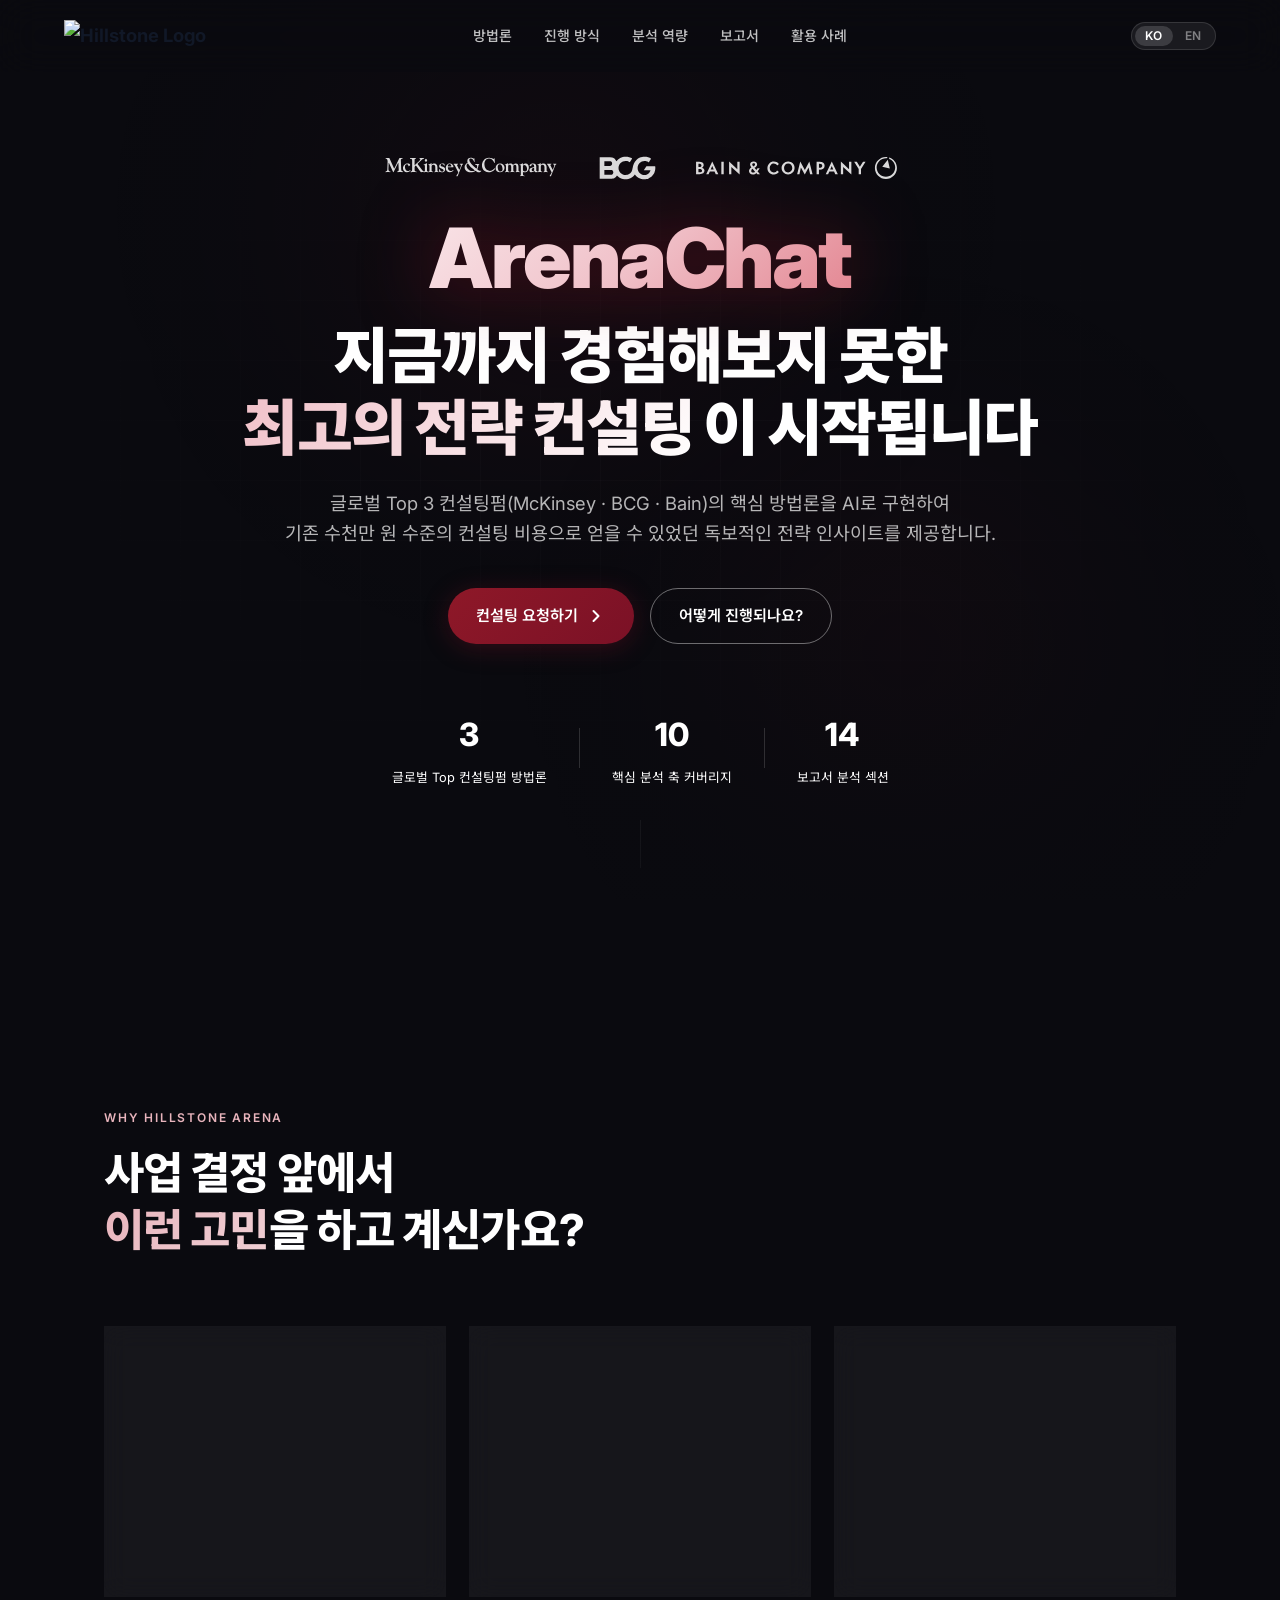
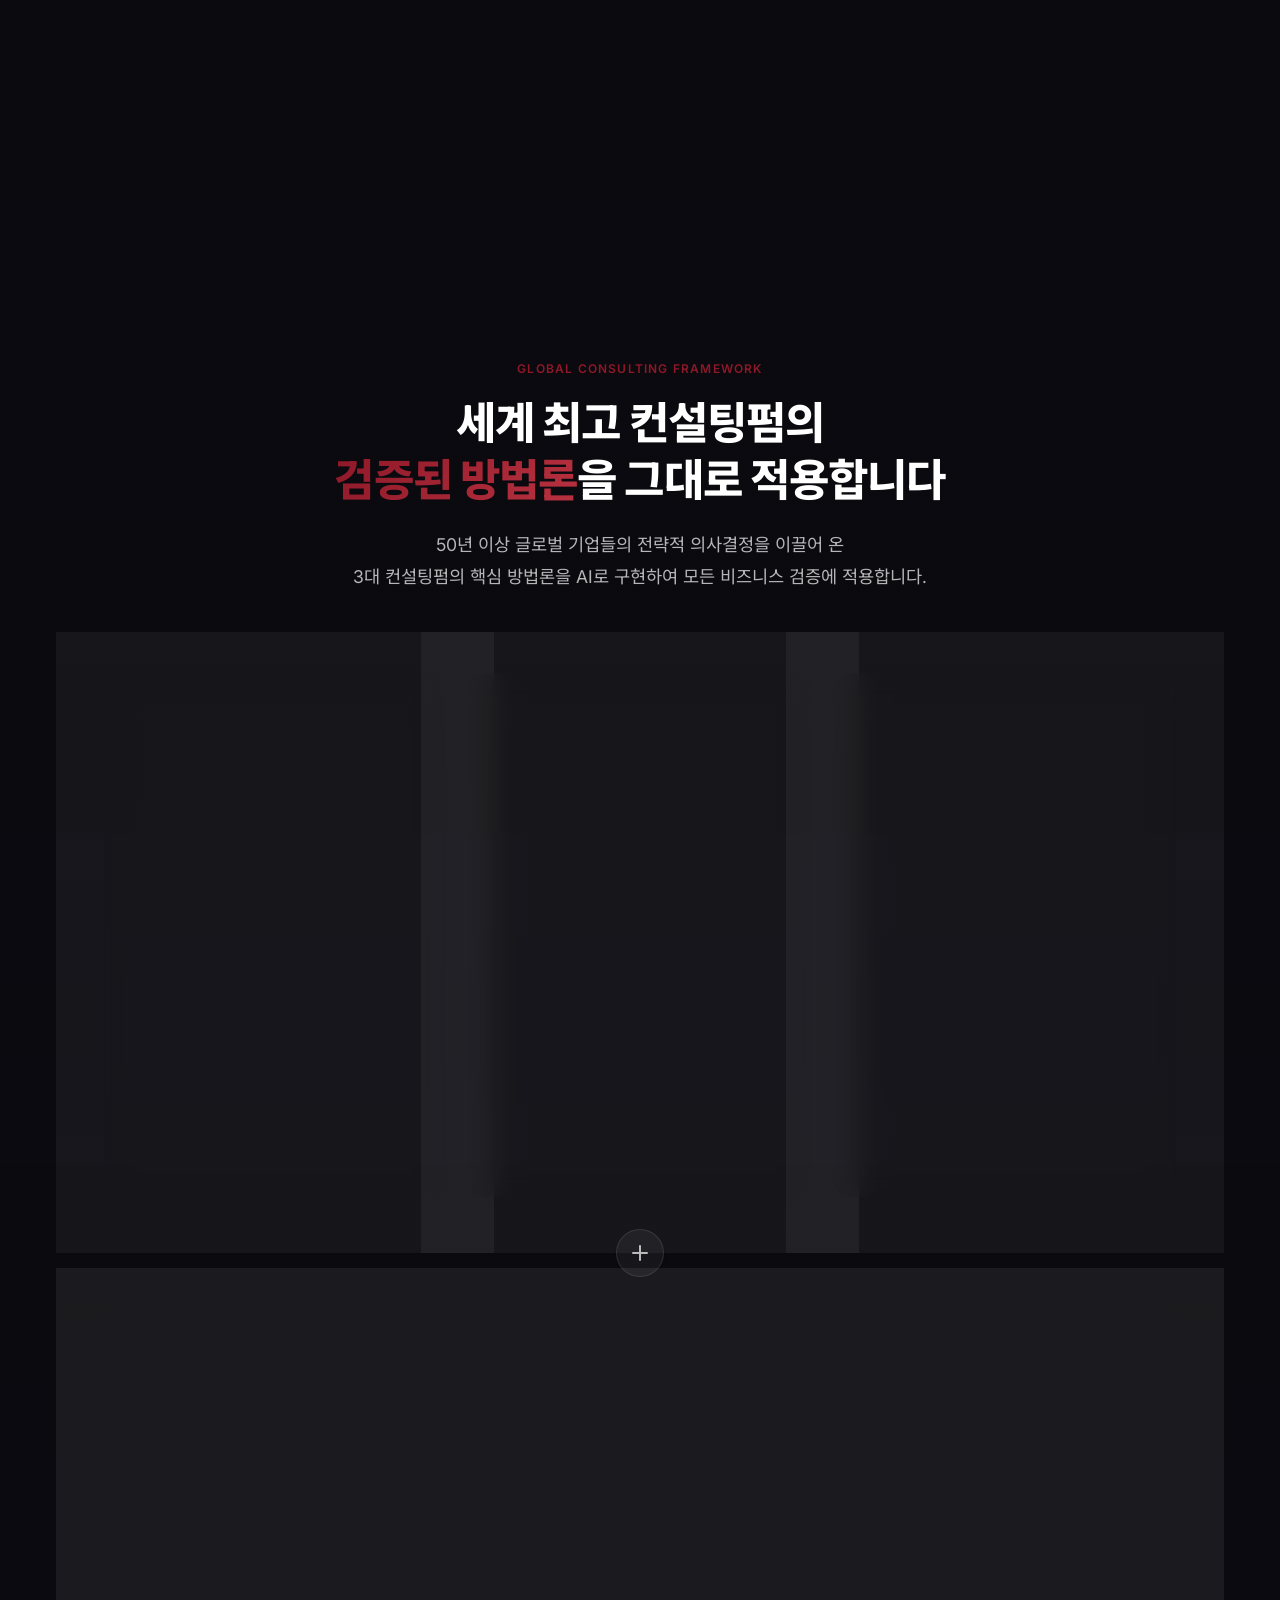
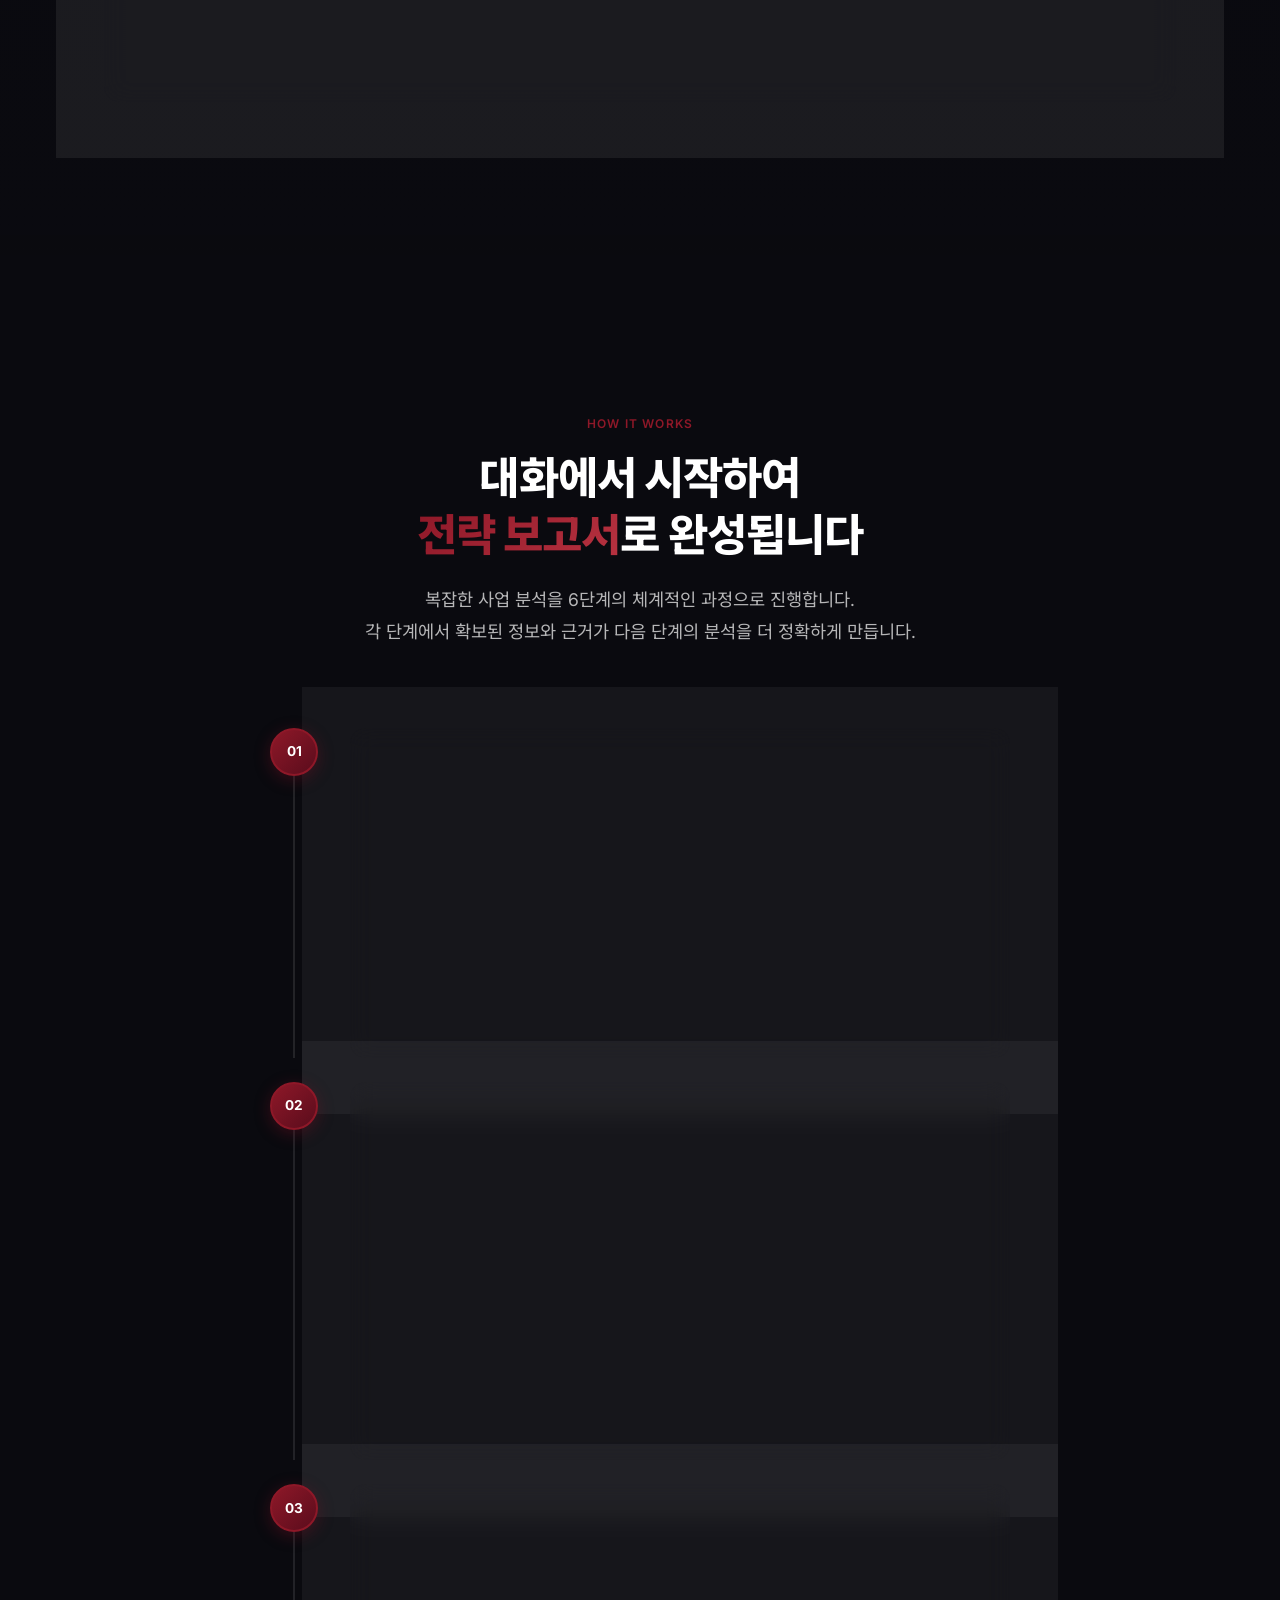
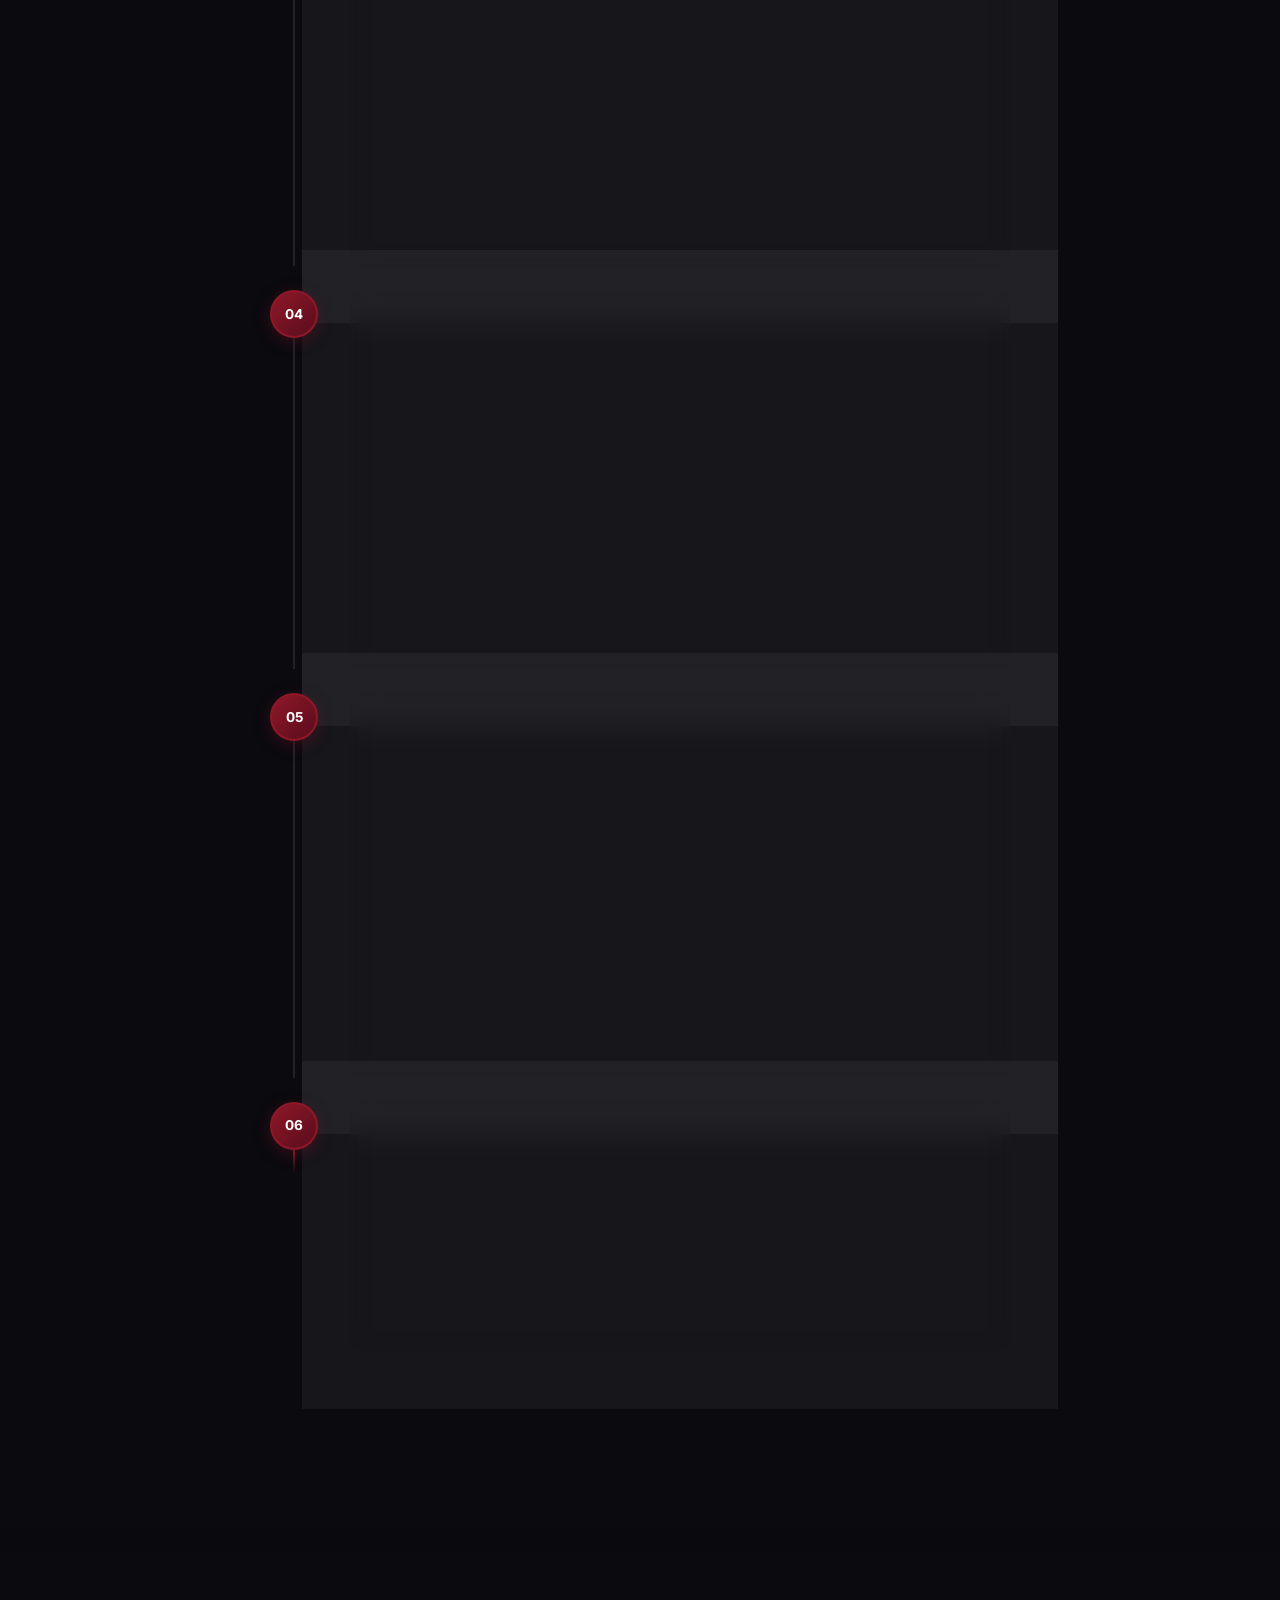
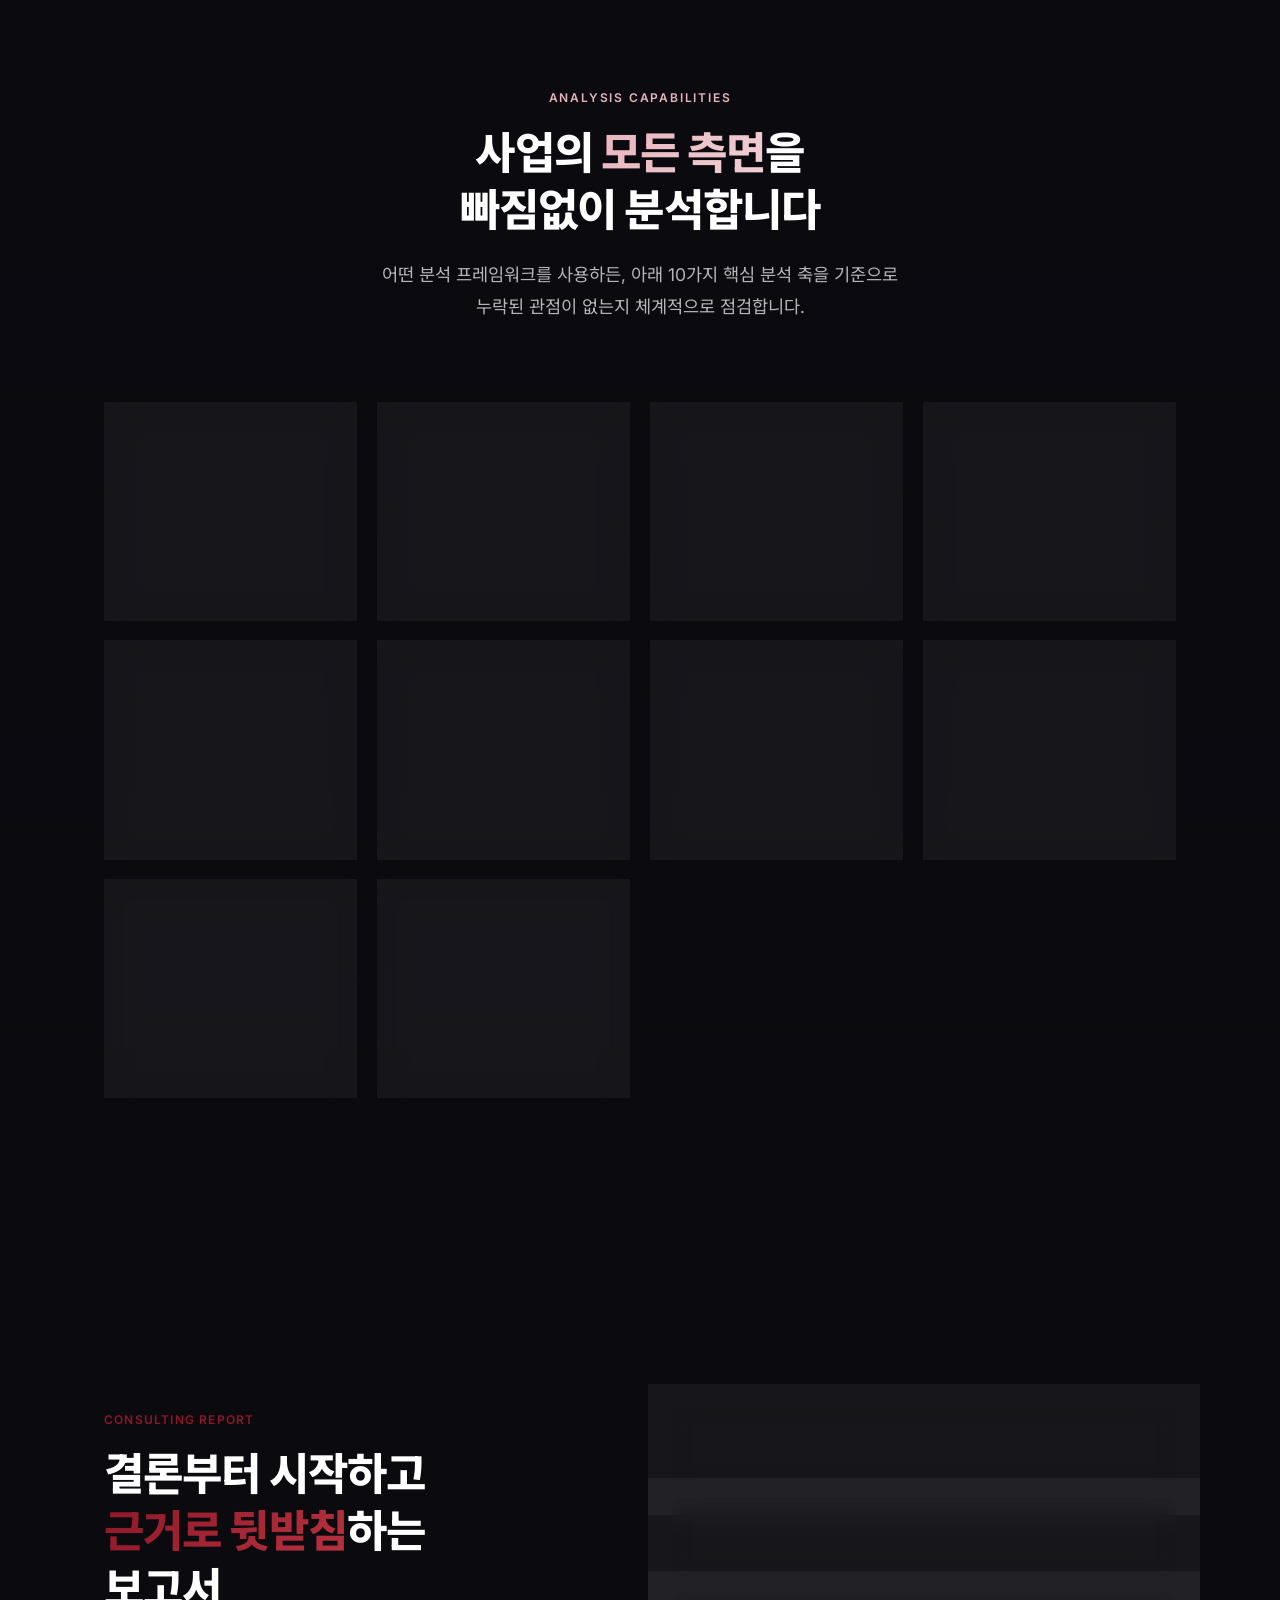
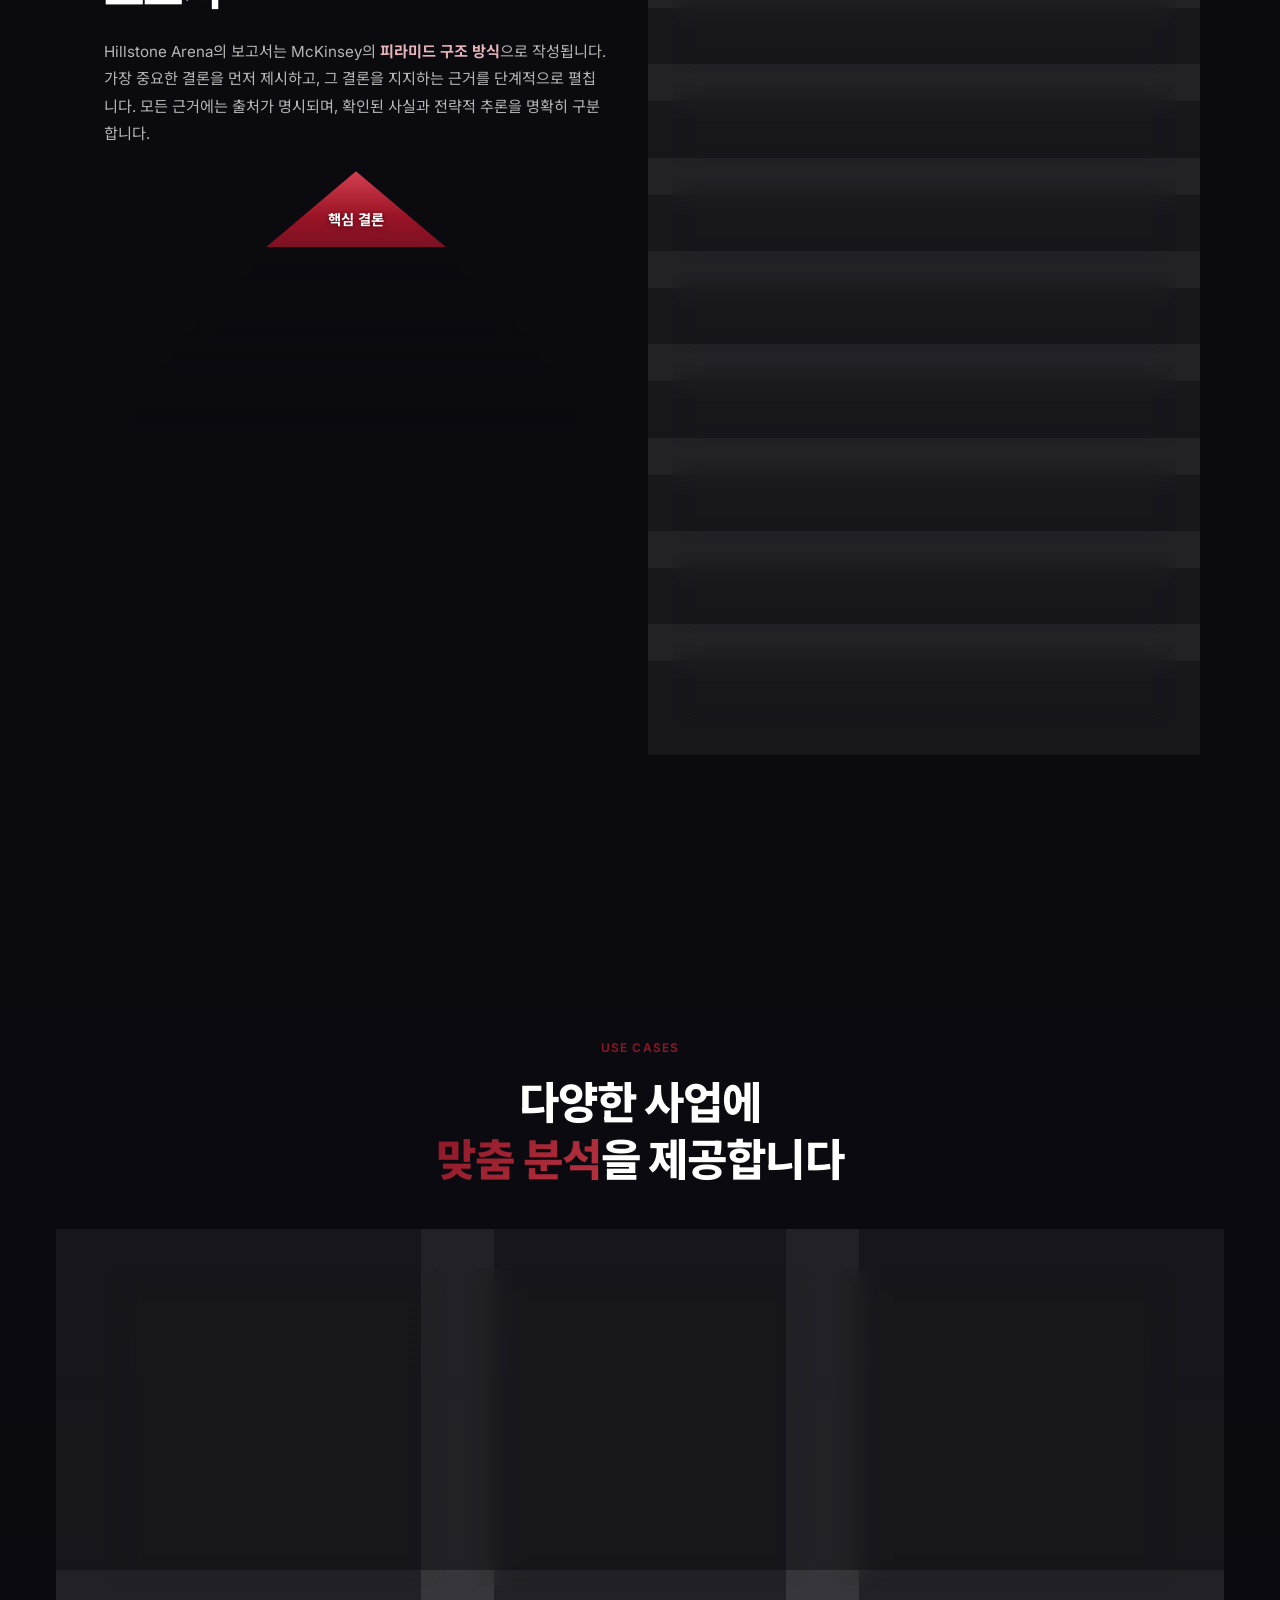
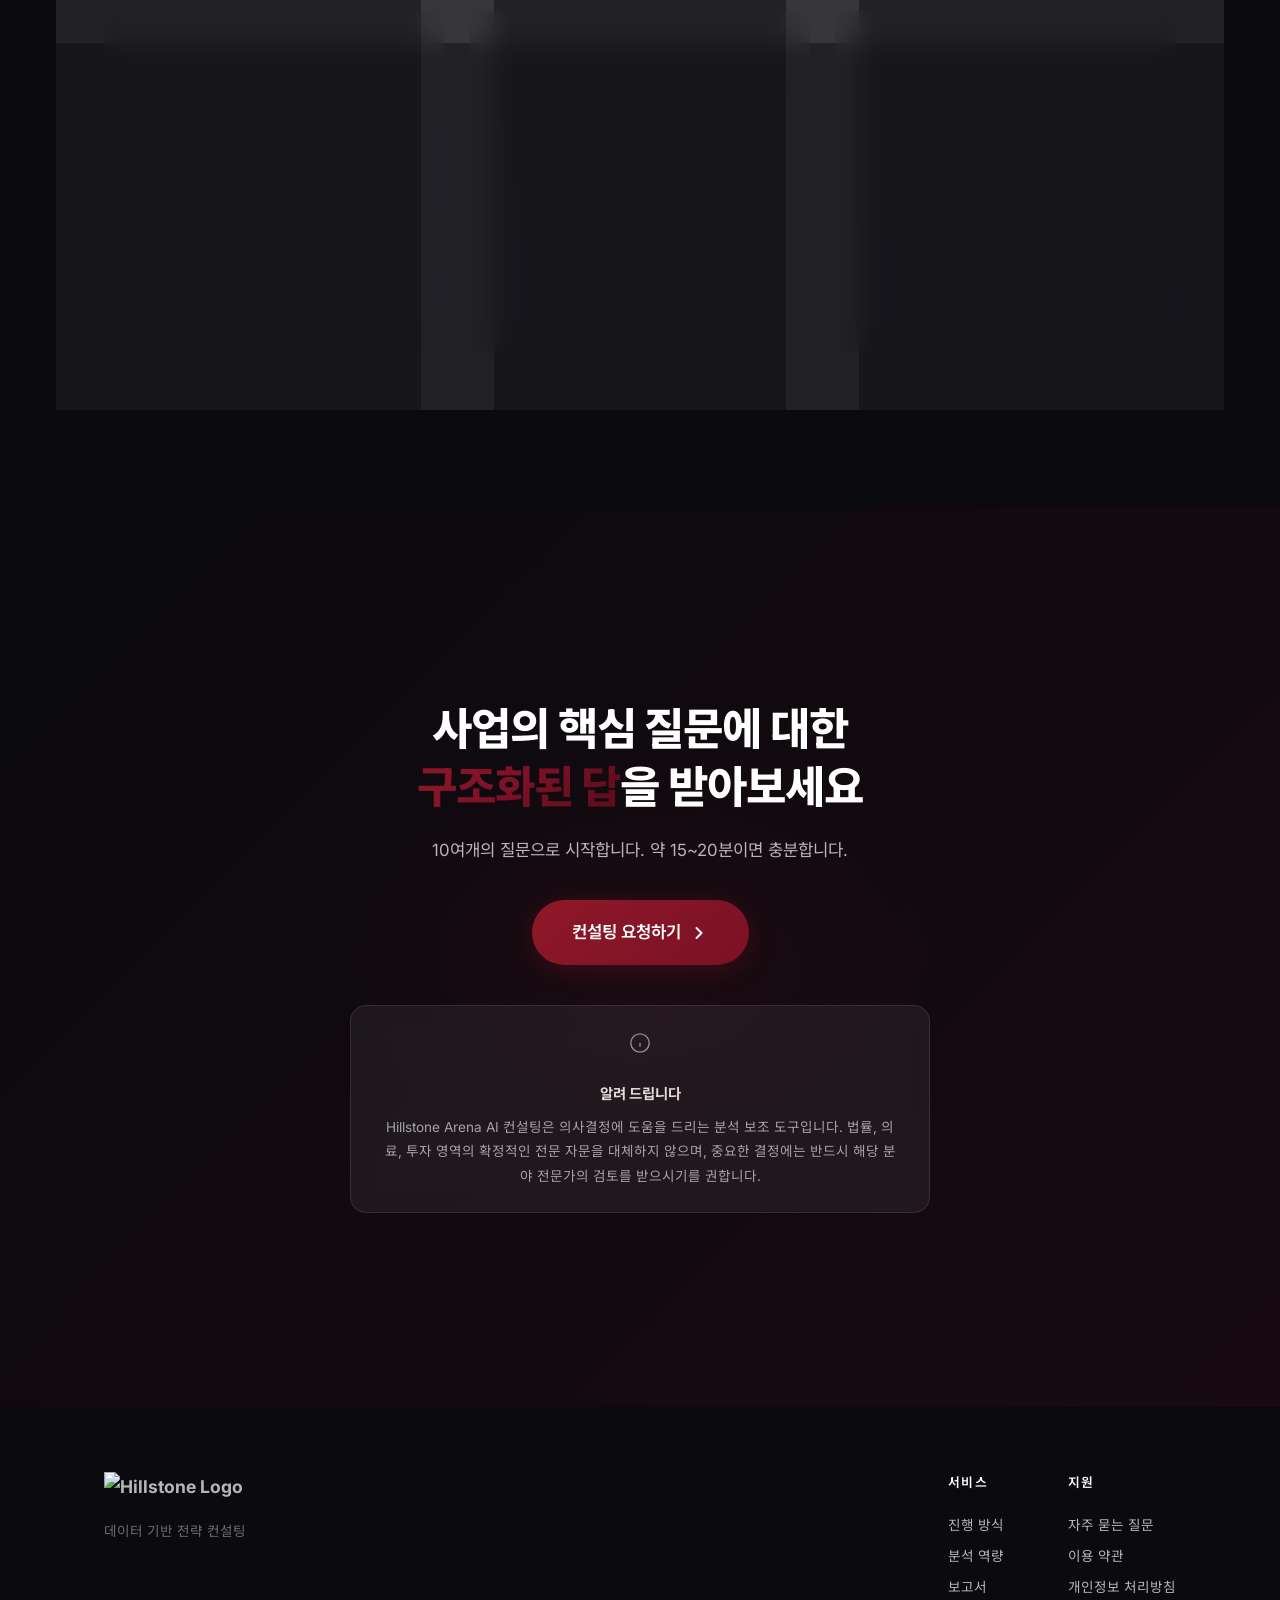
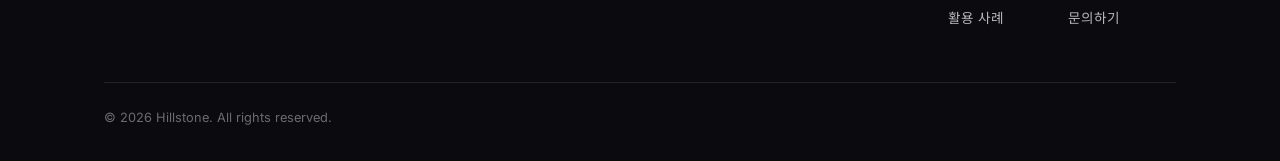
==== commit 108b418e: "Update rc03 desc: remove max count, clarify based on core conclusion" ====
--- a/index.html
+++ b/index.html
@@ -570,7 +570,7 @@
         <div class="report-sections fade-up delay-1">
           <div class="report-card"><div class="rc-num">01</div><div class="rc-body"><h4 data-i18n="rc01_title">핵심 결론</h4><p data-i18n="rc01_desc">지금 내려야 할 가장 중요한 판단 한 문장</p></div></div>
           <div class="report-card"><div class="rc-num">02</div><div class="rc-body"><h4 data-i18n="rc02_title">상황·복잡성·핵심 질문·권고</h4><p data-i18n="rc02_desc">현재 상황, 왜 어려운지, 무엇을 결정해야 하는지, 어떻게 하면 되는지</p></div></div>
-          <div class="report-card"><div class="rc-num">03</div><div class="rc-body"><h4 data-i18n="rc03_title">핵심 권고안</h4><p data-i18n="rc03_desc">최대 3개의 구체적이고 실행 가능한 전략 권고</p></div></div>
+          <div class="report-card"><div class="rc-num">03</div><div class="rc-body"><h4 data-i18n="rc03_title">핵심 권고안</h4><p data-i18n="rc03_desc">최종 결론에 따른 구체적이고 실행 가능한 전략 권고</p></div></div>
           <div class="report-card"><div class="rc-num">04</div><div class="rc-body"><h4 data-i18n="rc04_title">시장·고객·경쟁 분석</h4><p data-i18n="rc04_desc">검증된 데이터 기반의 시장 환경과 기회 분석</p></div></div>
           <div class="report-card"><div class="rc-num">05</div><div class="rc-body"><h4 data-i18n="rc05_title">수익 구조와 실행 가능성</h4><p data-i18n="rc05_desc">수익 모델의 지속 가능성과 경제성 검증</p></div></div>
           <div class="report-card"><div class="rc-num">06</div><div class="rc-body"><h4 data-i18n="rc06_title">위험 분석</h4><p data-i18n="rc06_desc">법률, 규제, 운영, 기술 측면의 잠재적 위험 요소</p></div></div>
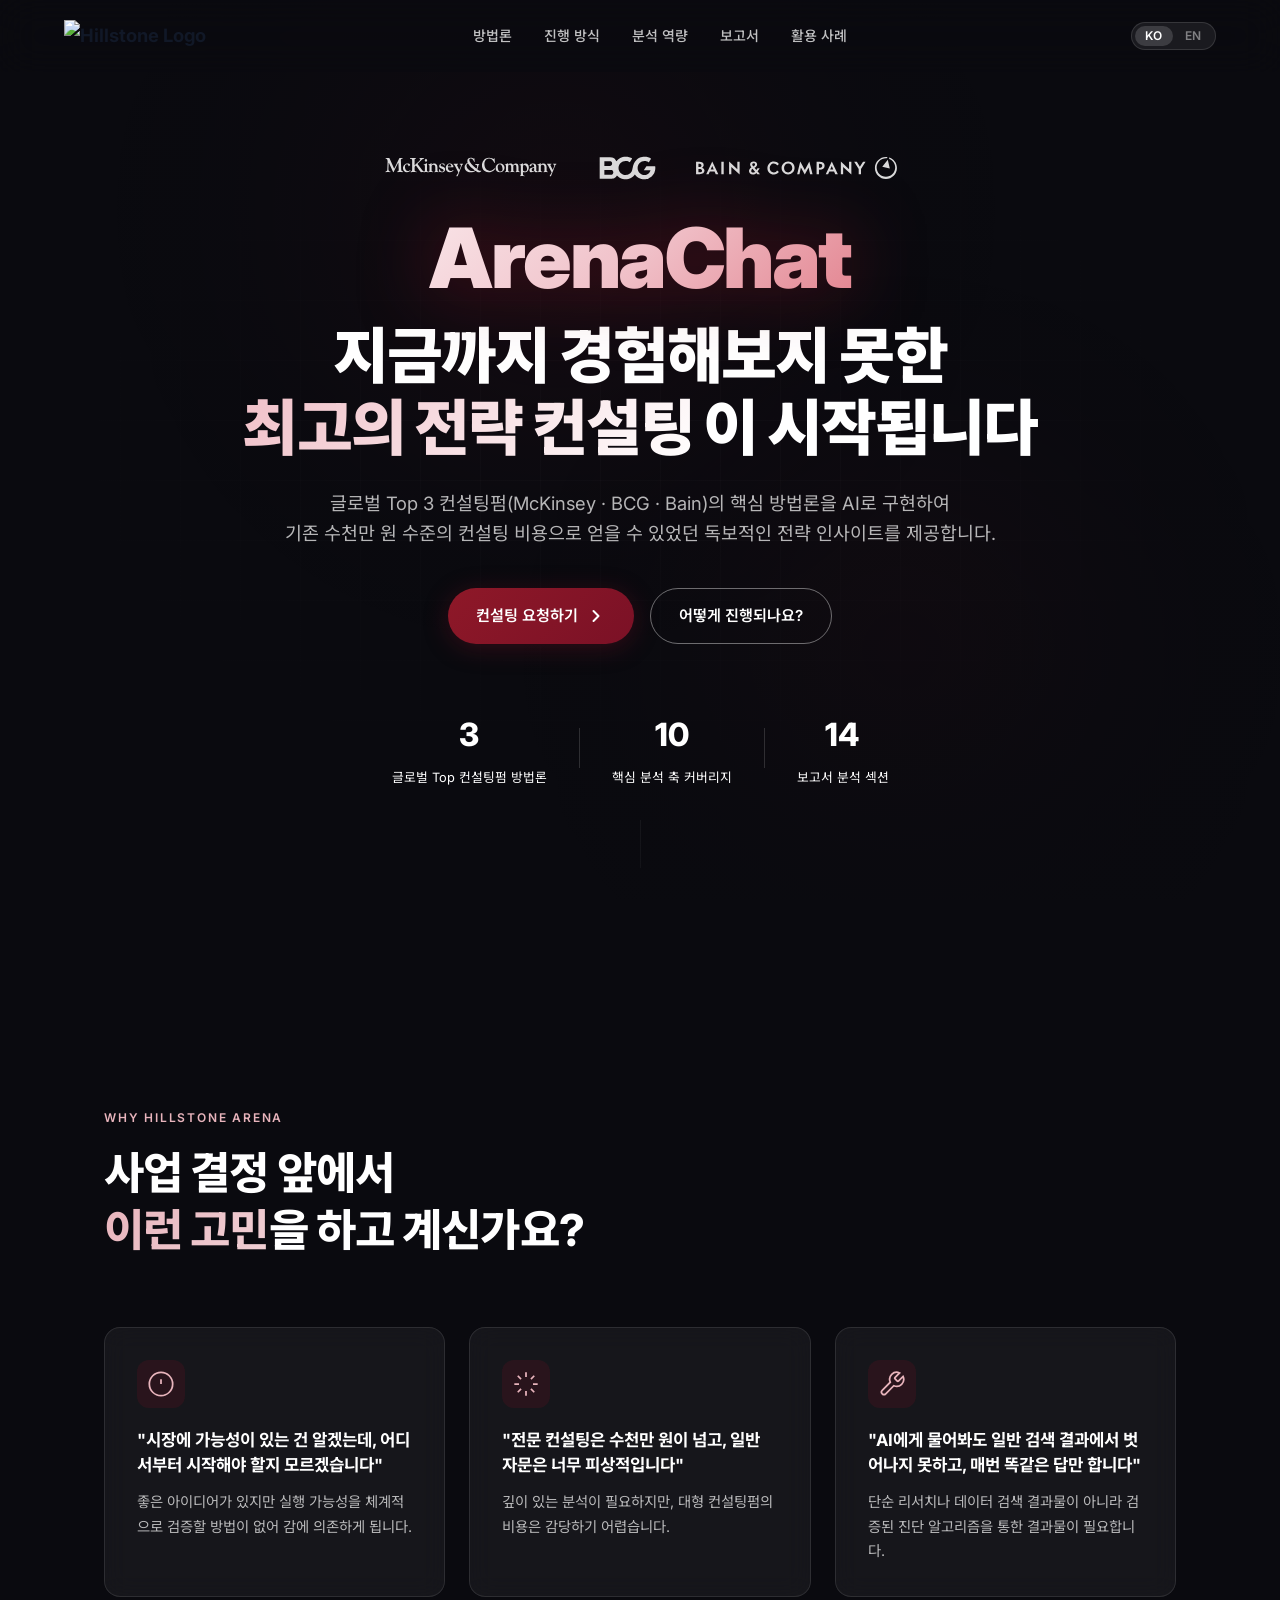
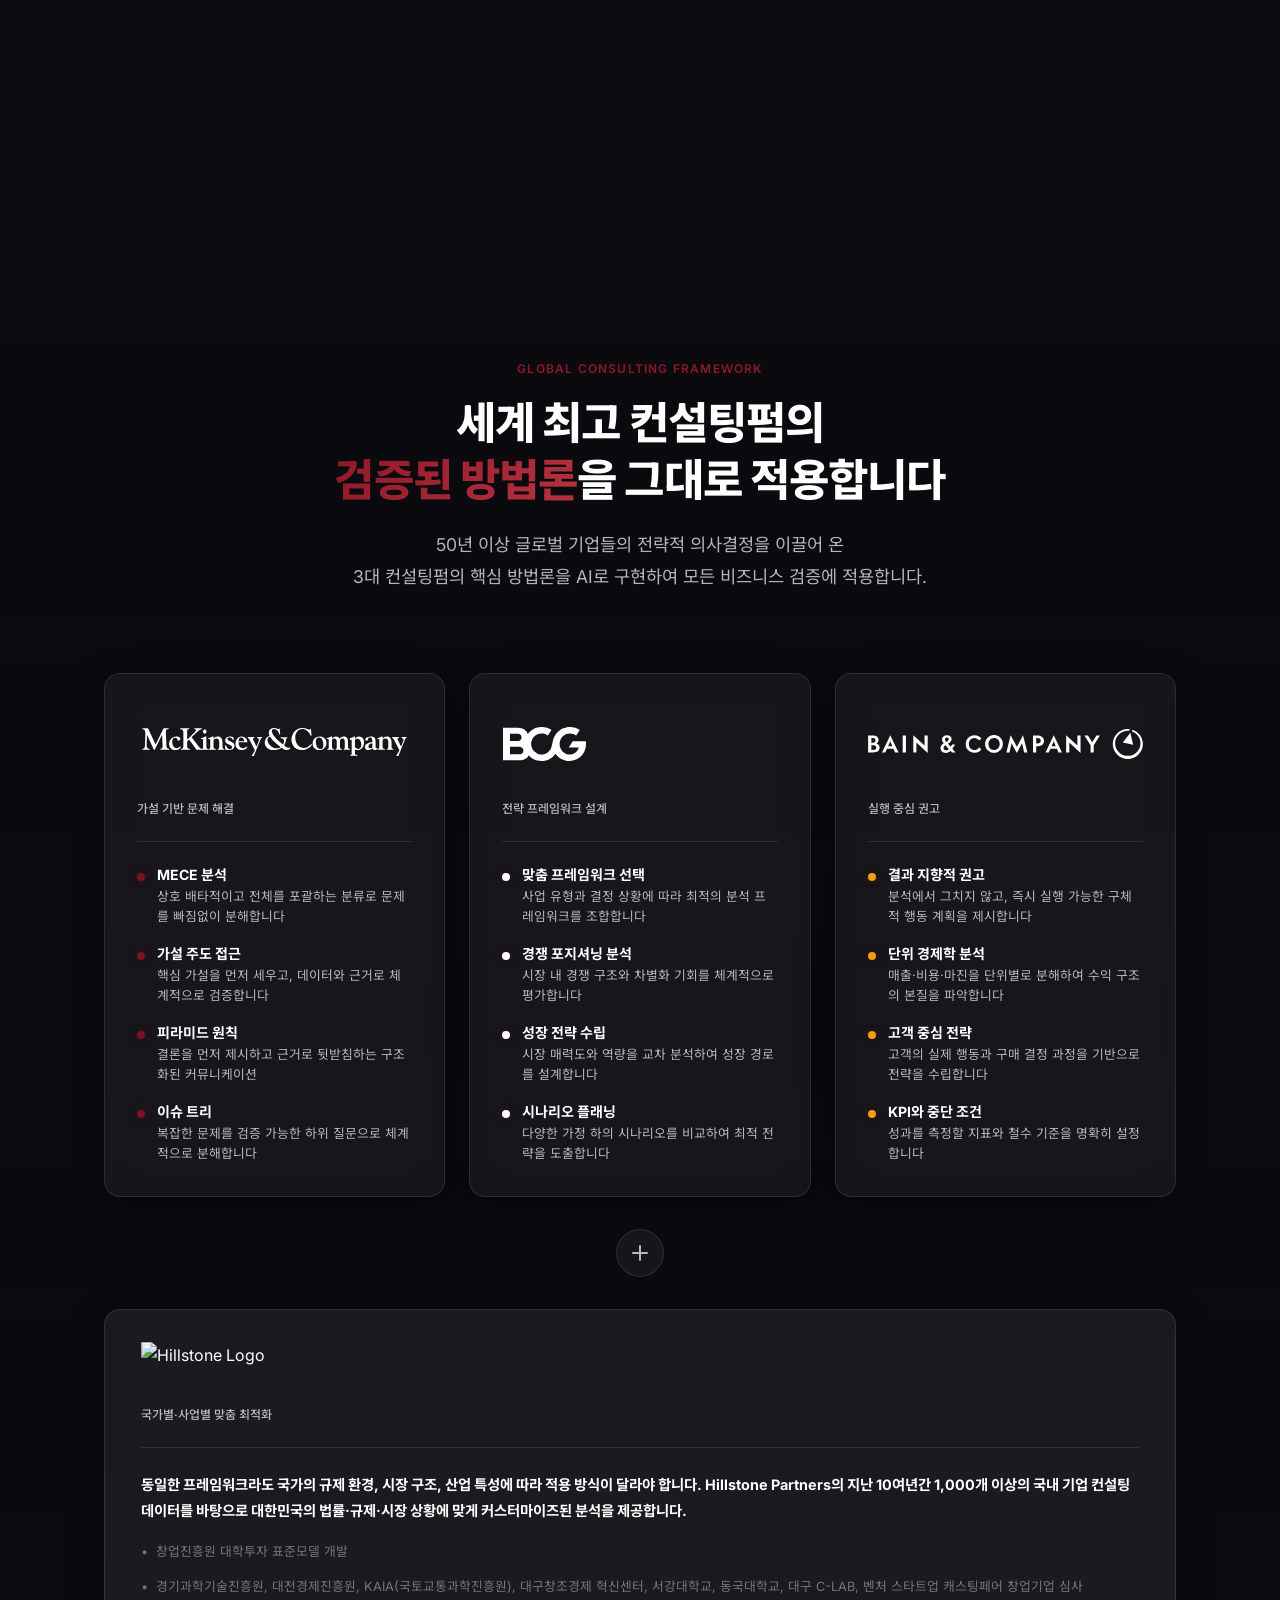
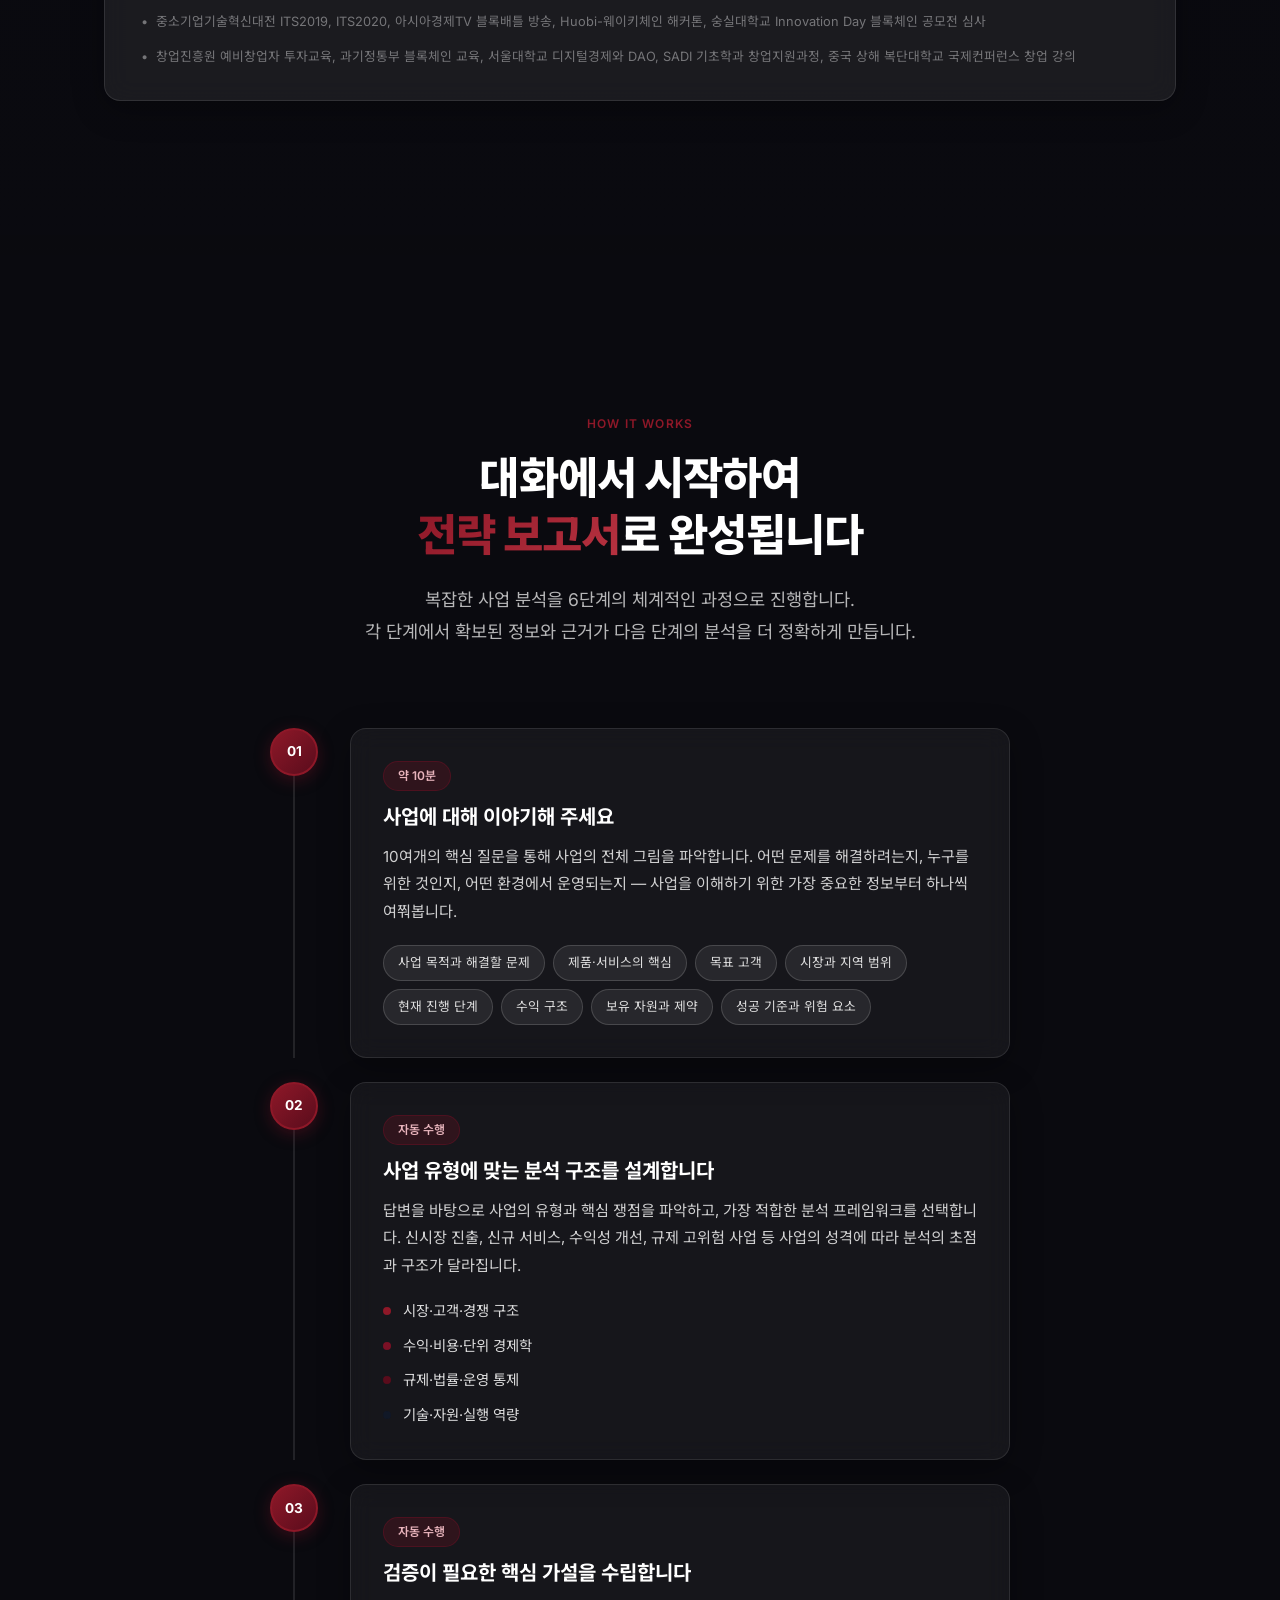
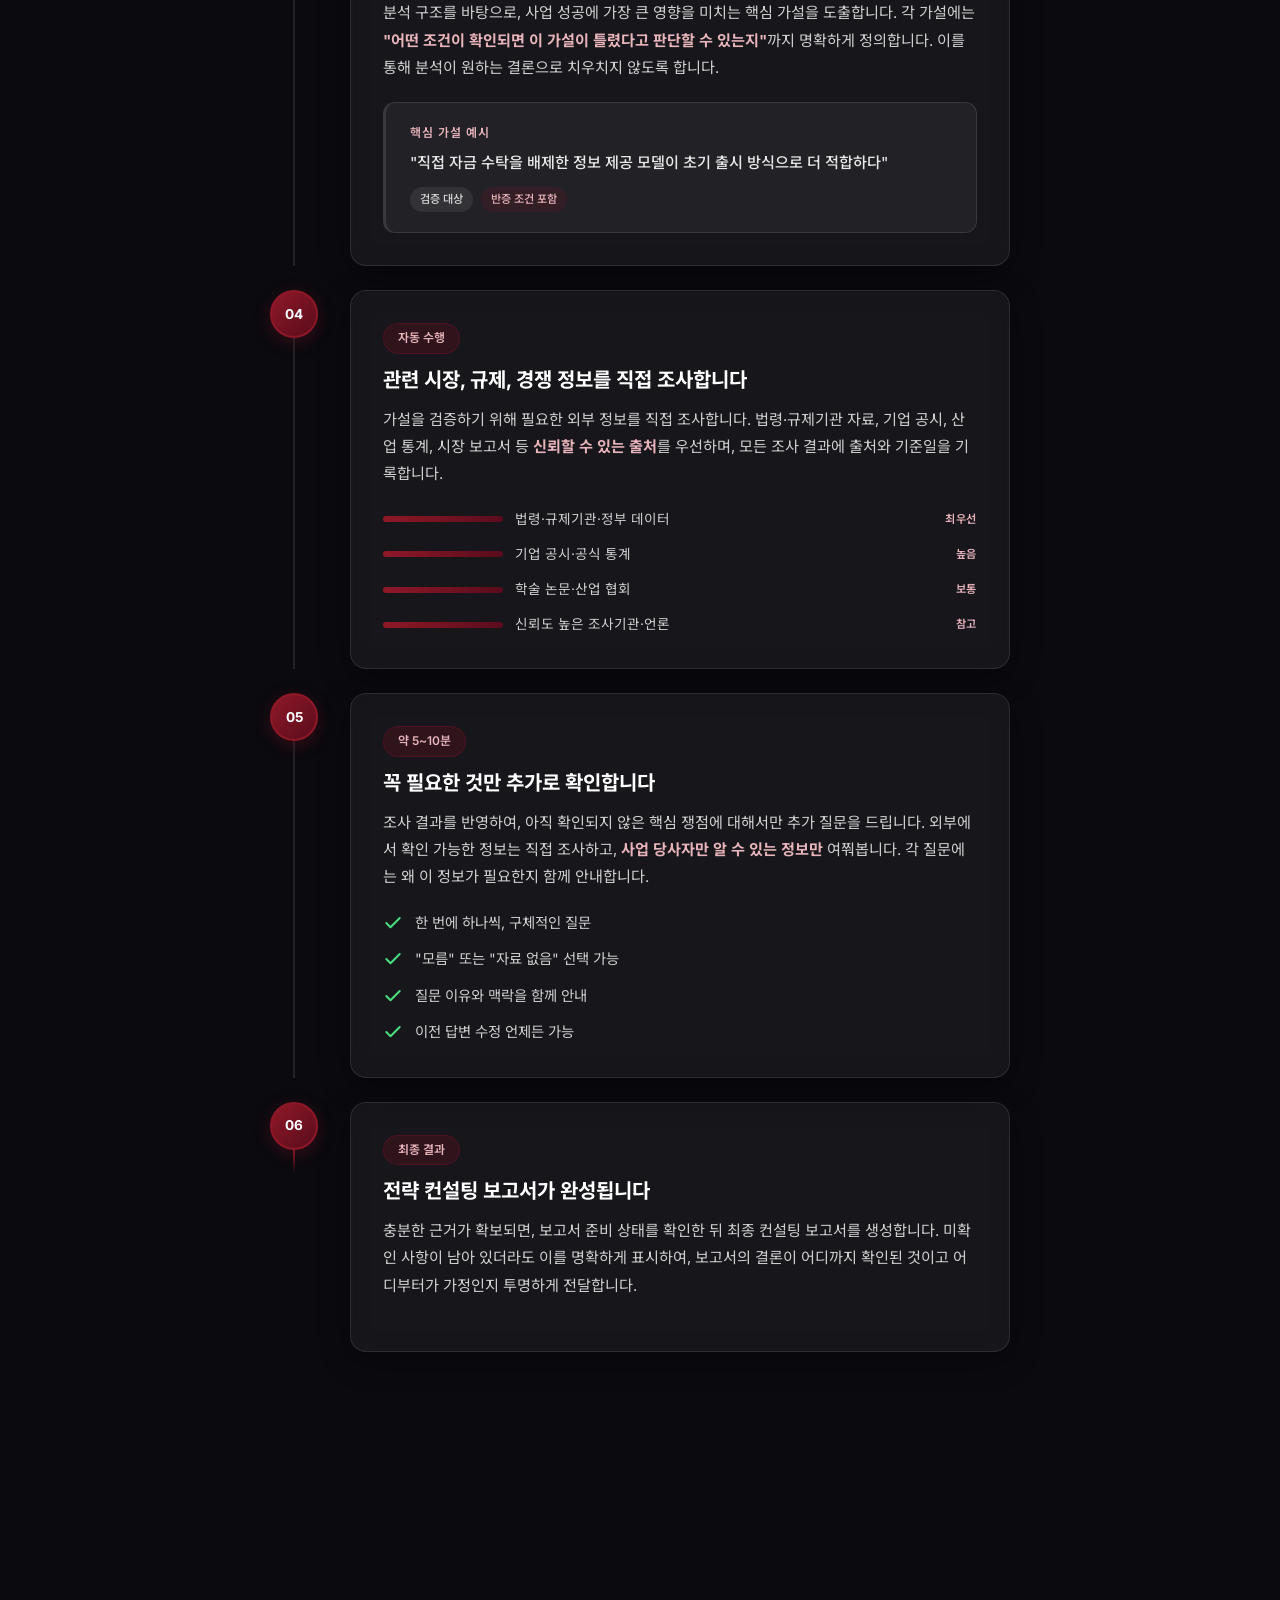
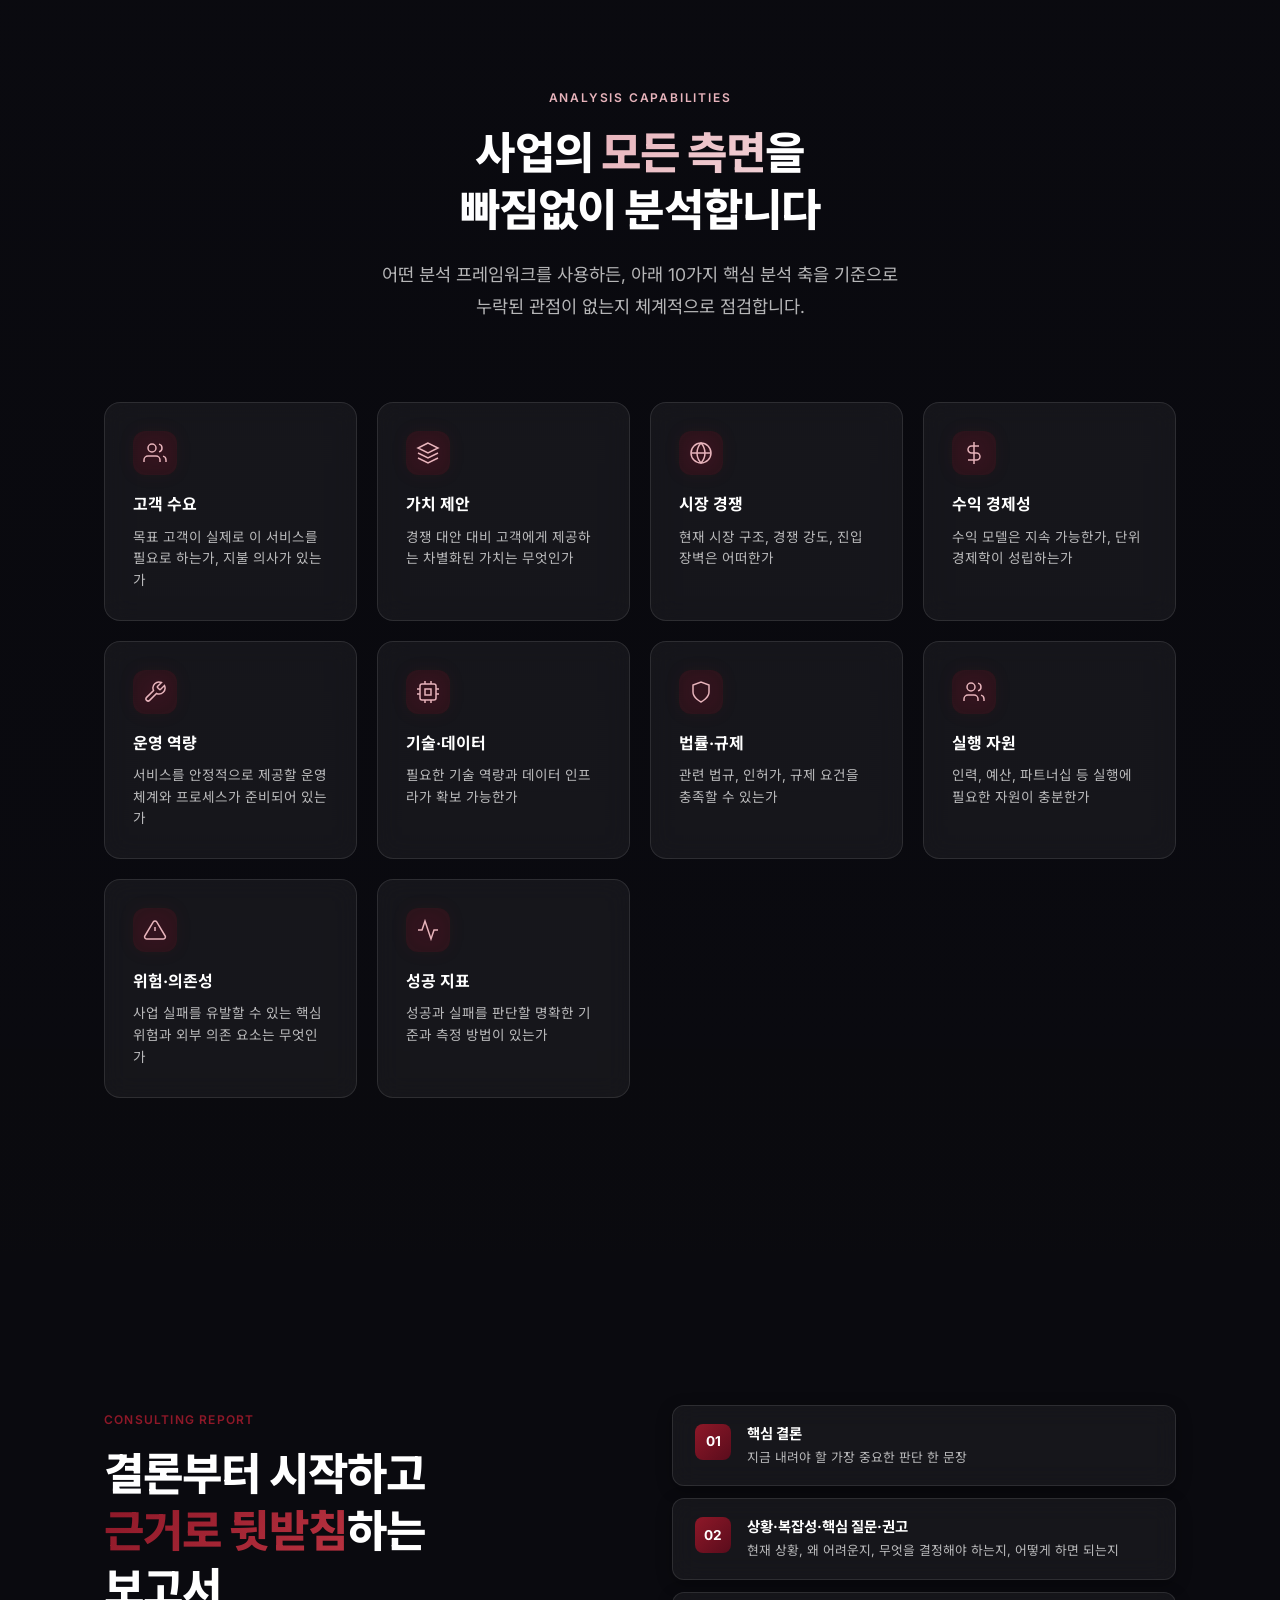
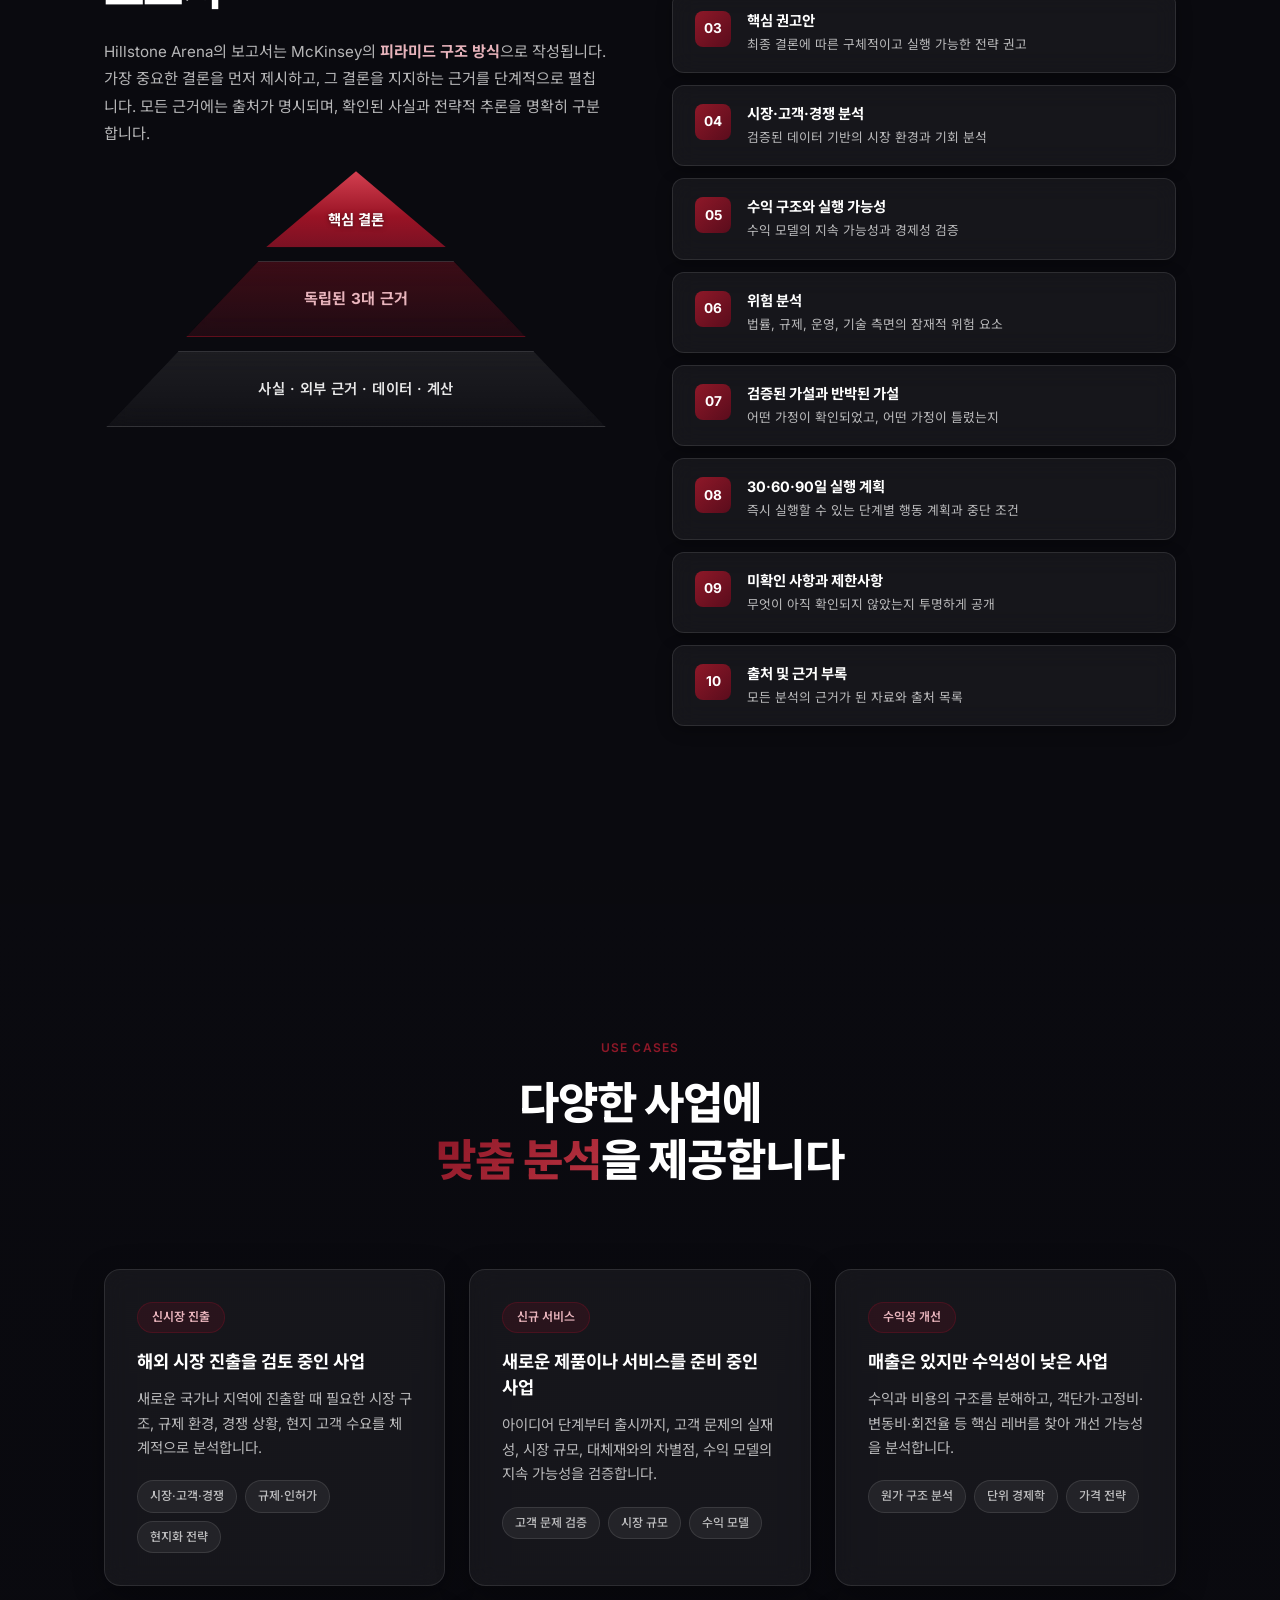
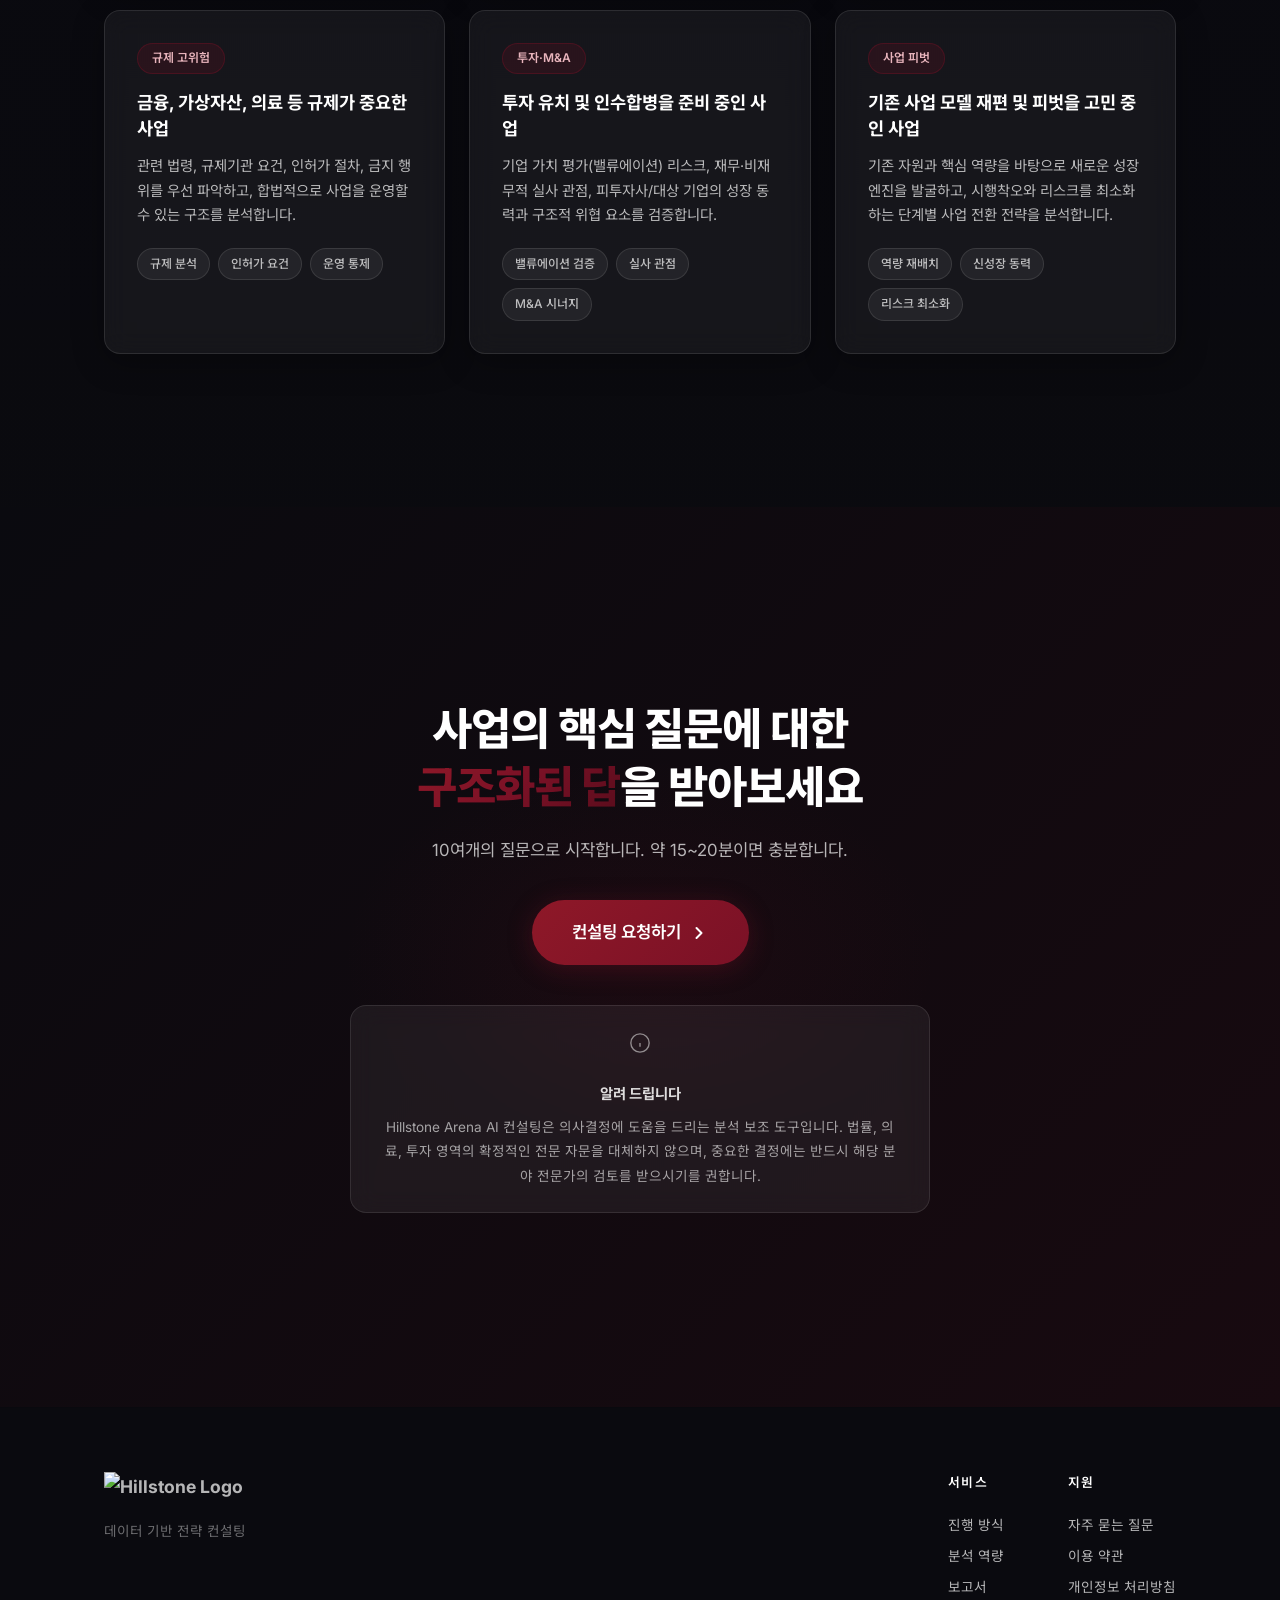
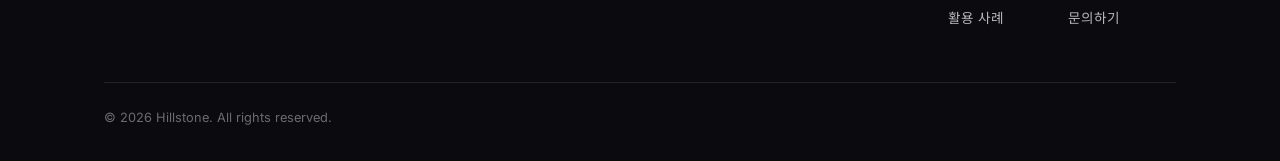
==== commit 14bcae65: "Link CTA buttons to https://app.hillstone.cc" ====
--- a/index.html
+++ b/index.html
@@ -102,7 +102,7 @@
         글로벌 Top 3 컨설팅펌(McKinsey · BCG · Bain)의 핵심 방법론을 AI로 구현하여<br />기존 수천만 원 수준의 컨설팅 비용으로 얻을 수 있었던 독보적인 전략 인사이트를 제공합니다.
       </p>
       <div class="hero-actions fade-up delay-3">
-        <a href="#cta" class="btn btn-primary btn-lg">
+        <a href="https://app.hillstone.cc" class="btn btn-primary btn-lg">
           <span data-i18n="hero_cta_primary">컨설팅 요청하기</span>
           <svg width="20" height="20" viewBox="0 0 20 20" fill="none"><path d="M7.5 15L12.5 10L7.5 5" stroke="currentColor" stroke-width="2" stroke-linecap="round" stroke-linejoin="round"/></svg>
         </a>
@@ -670,7 +670,7 @@
           <p class="cta-desc" data-i18n="cta_desc">
             10여개의 질문으로 시작합니다. 약 15~20분이면 충분합니다.
           </p>
-          <a href="#" class="btn btn-primary btn-xl">
+          <a href="https://app.hillstone.cc" class="btn btn-primary btn-xl">
             <span data-i18n="cta_btn">컨설팅 요청하기</span>
             <svg width="20" height="20" viewBox="0 0 20 20" fill="none"><path d="M7.5 15L12.5 10L7.5 5" stroke="currentColor" stroke-width="2" stroke-linecap="round" stroke-linejoin="round"/></svg>
           </a>
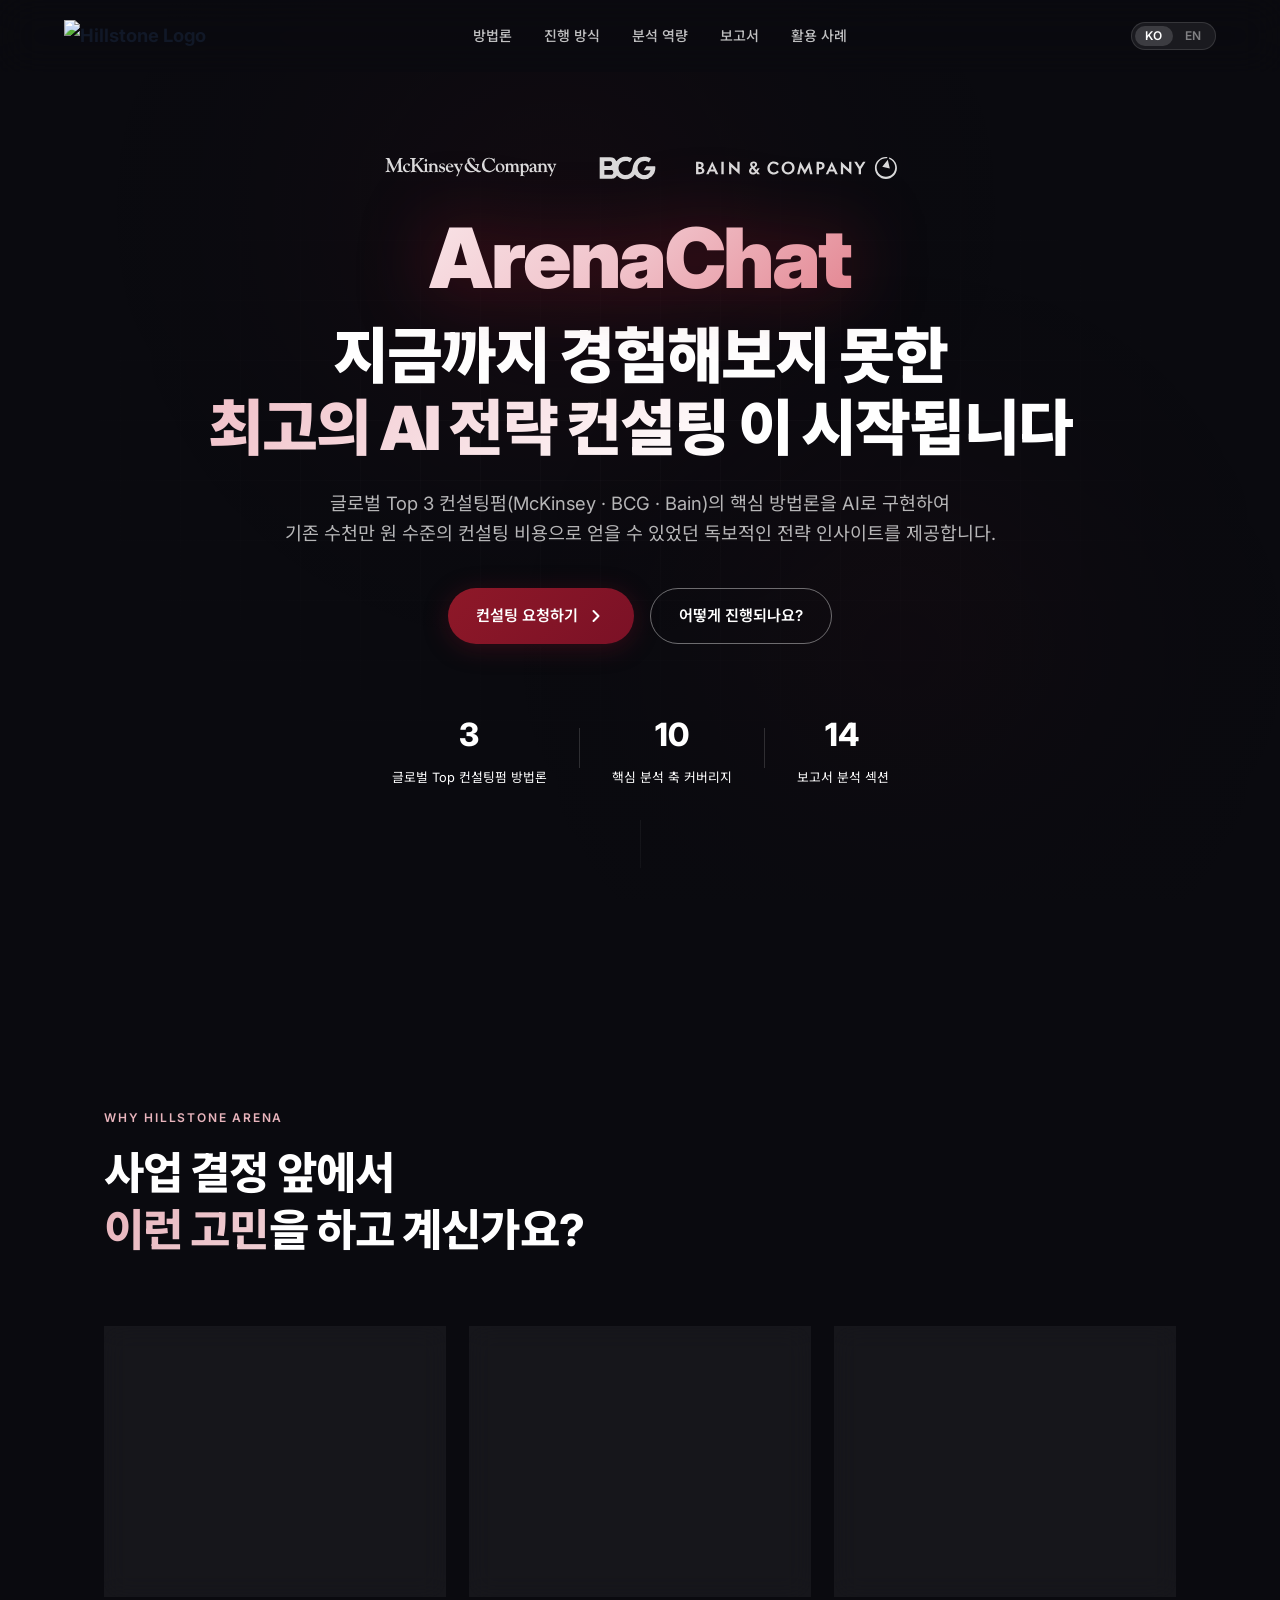
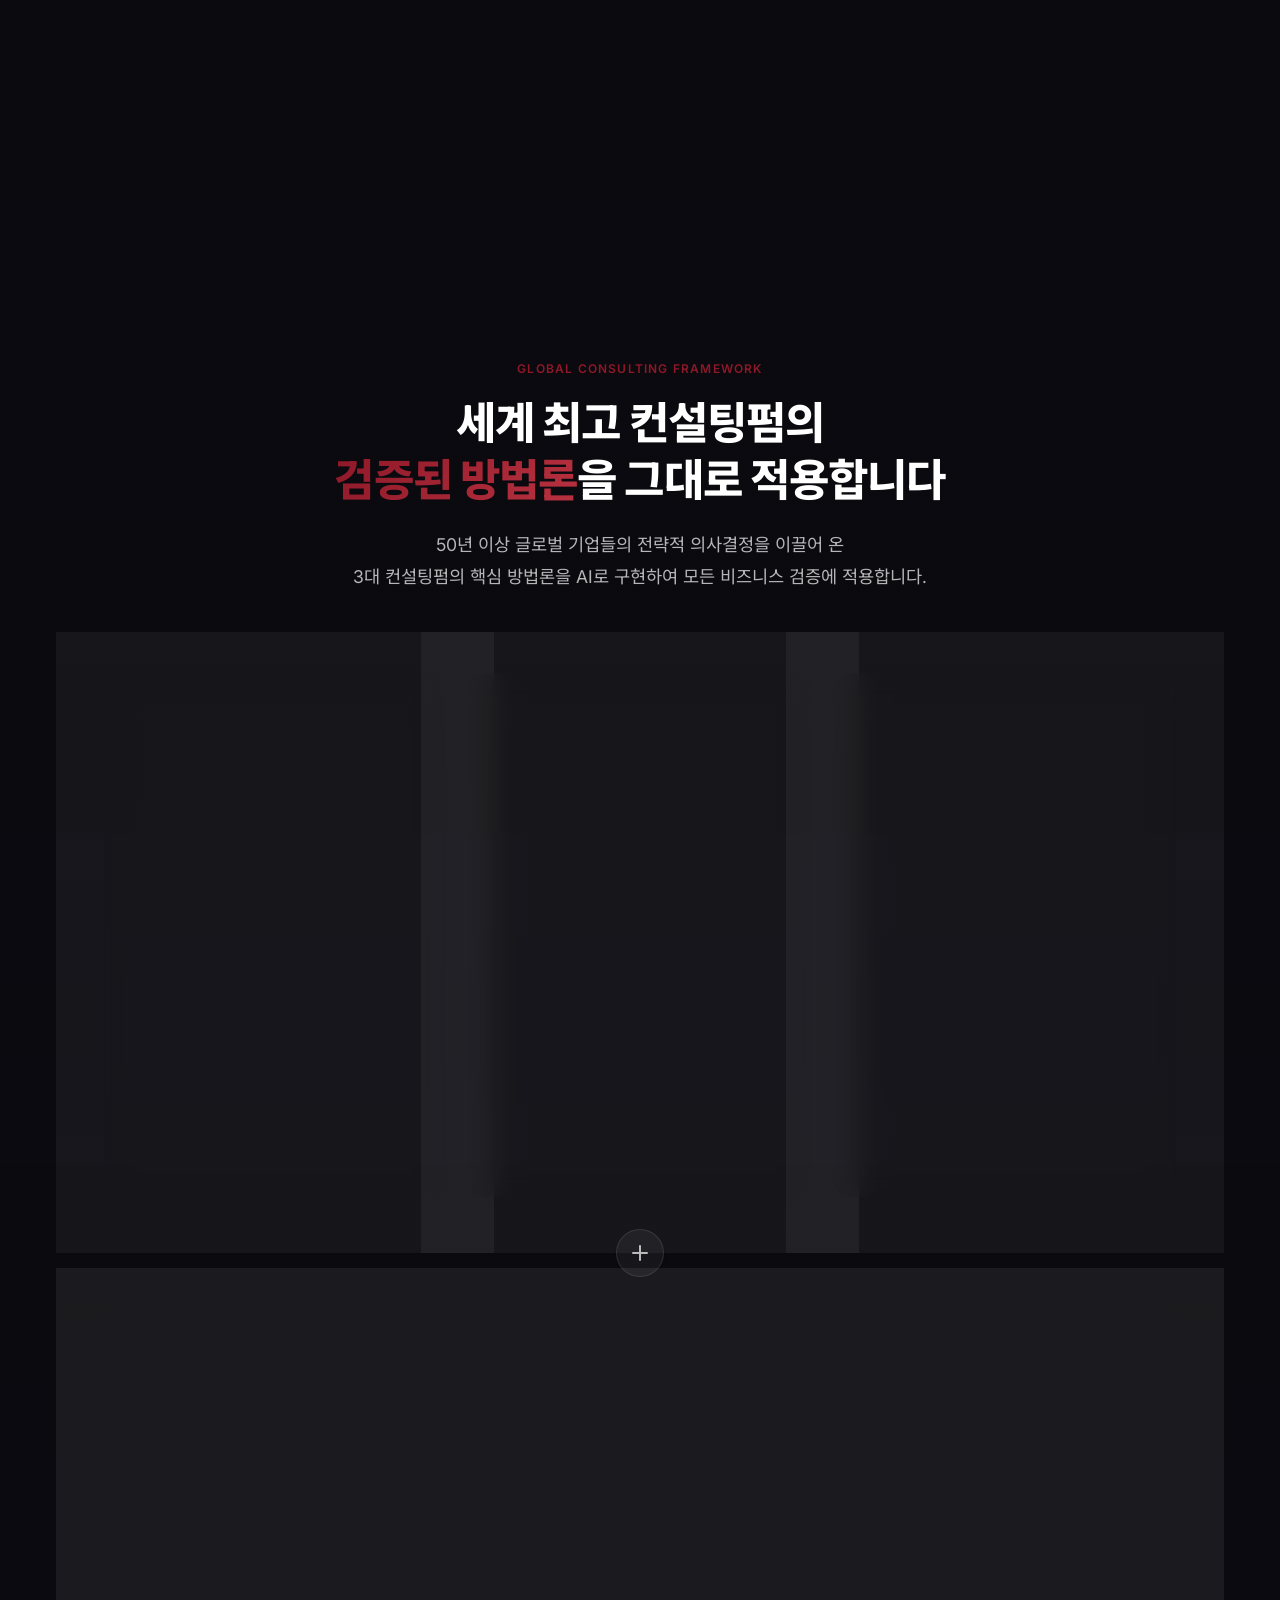
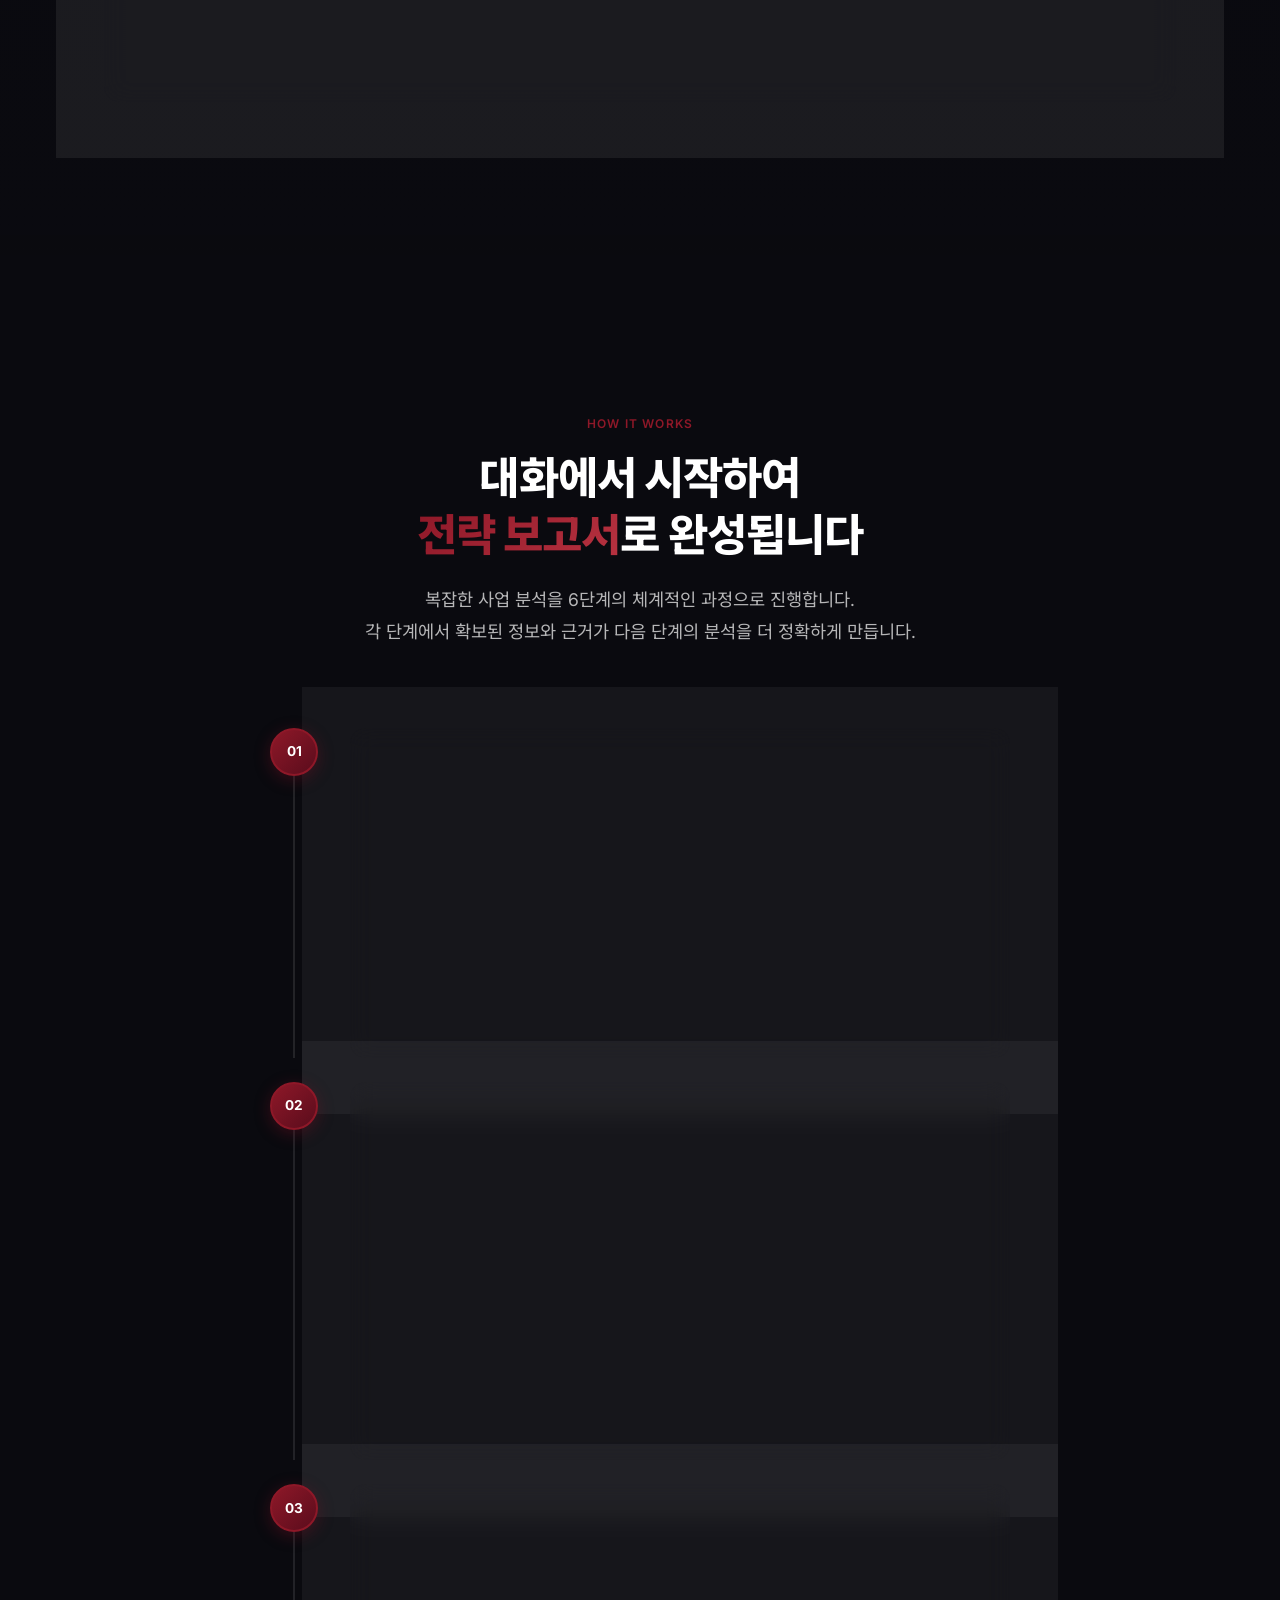
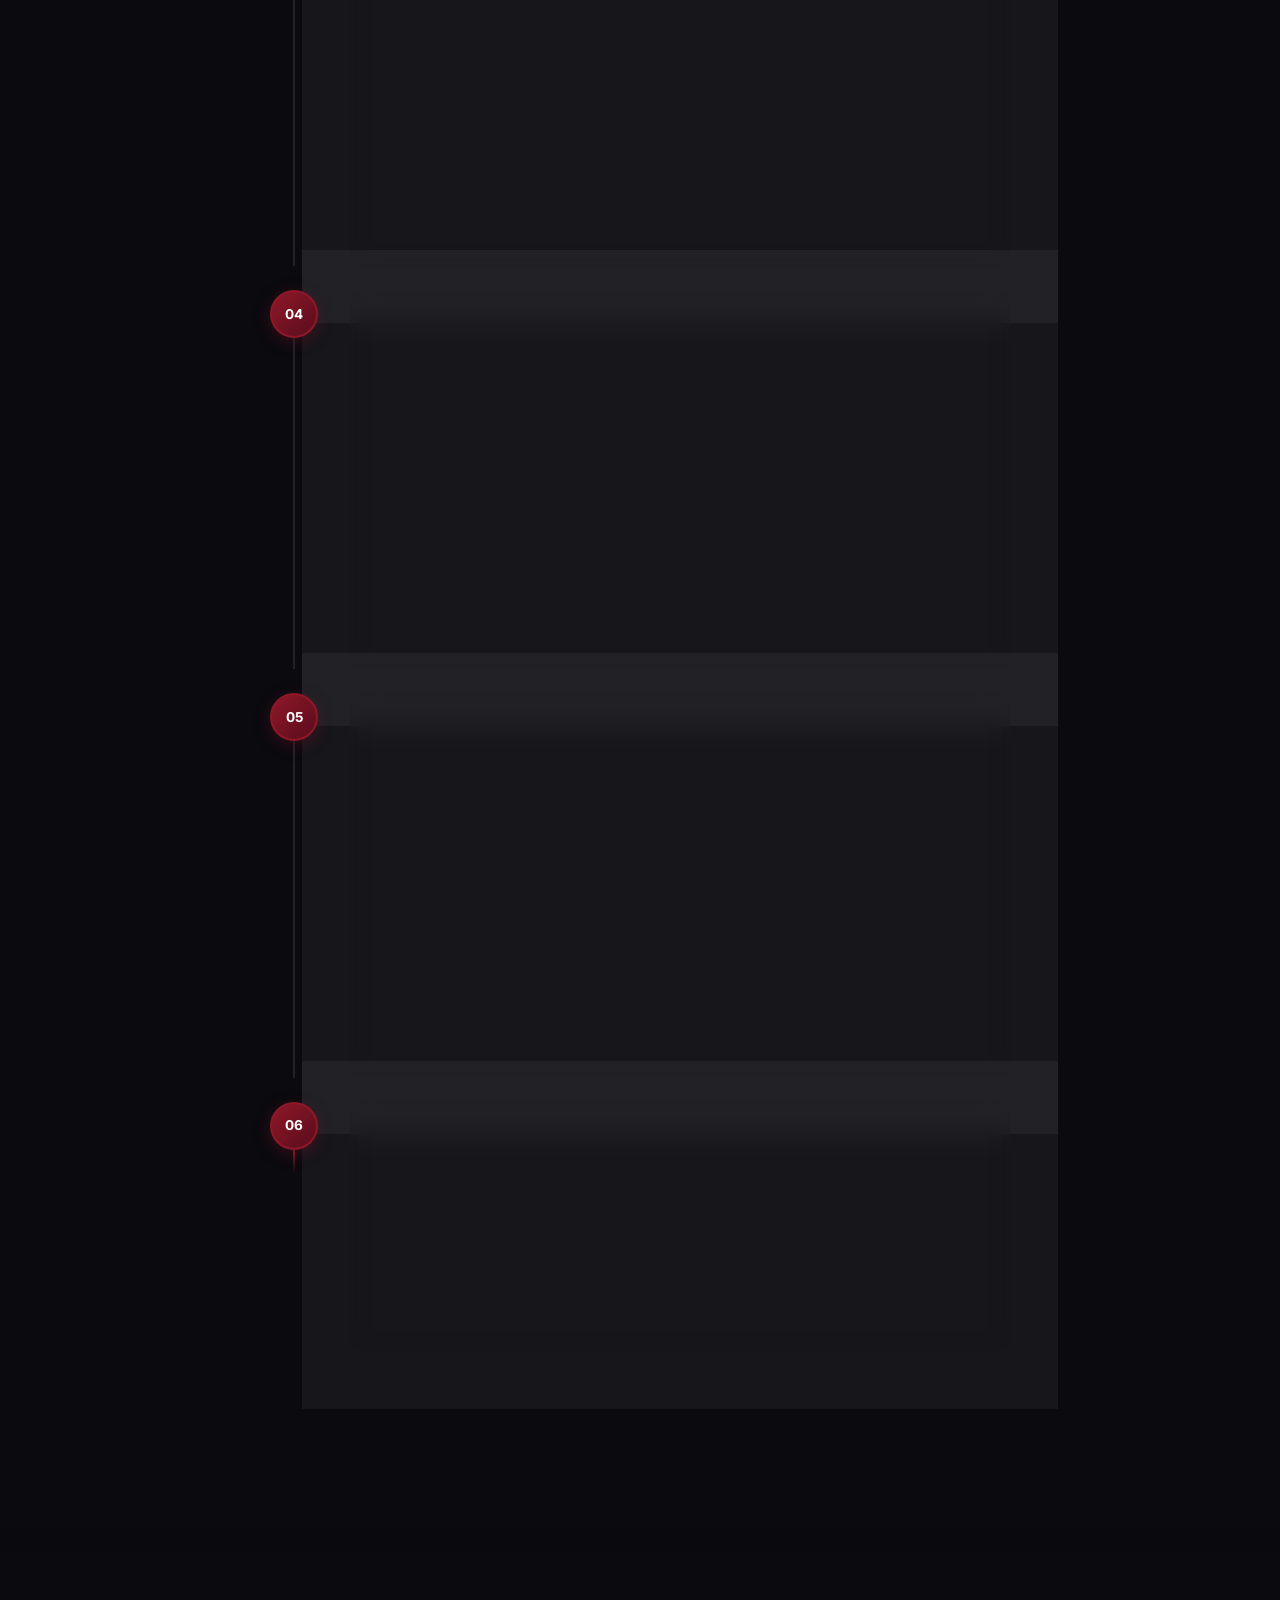
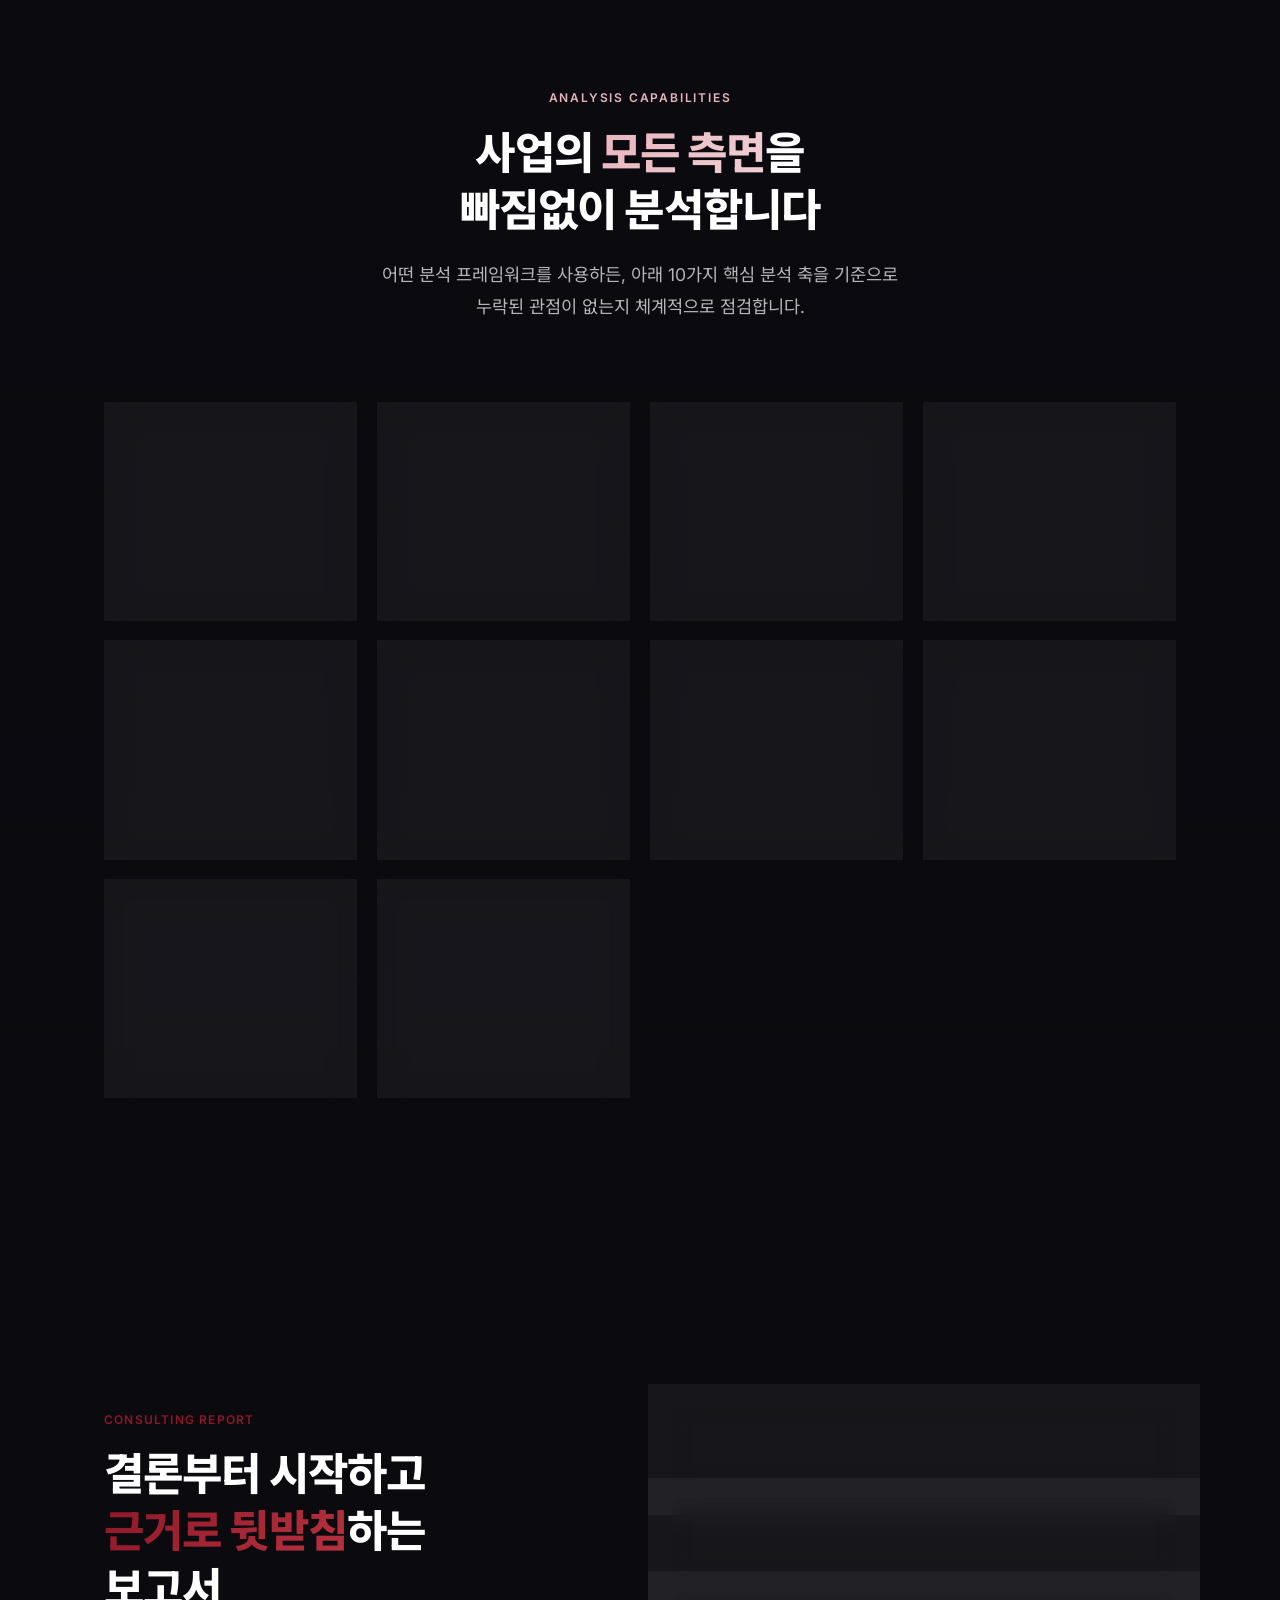
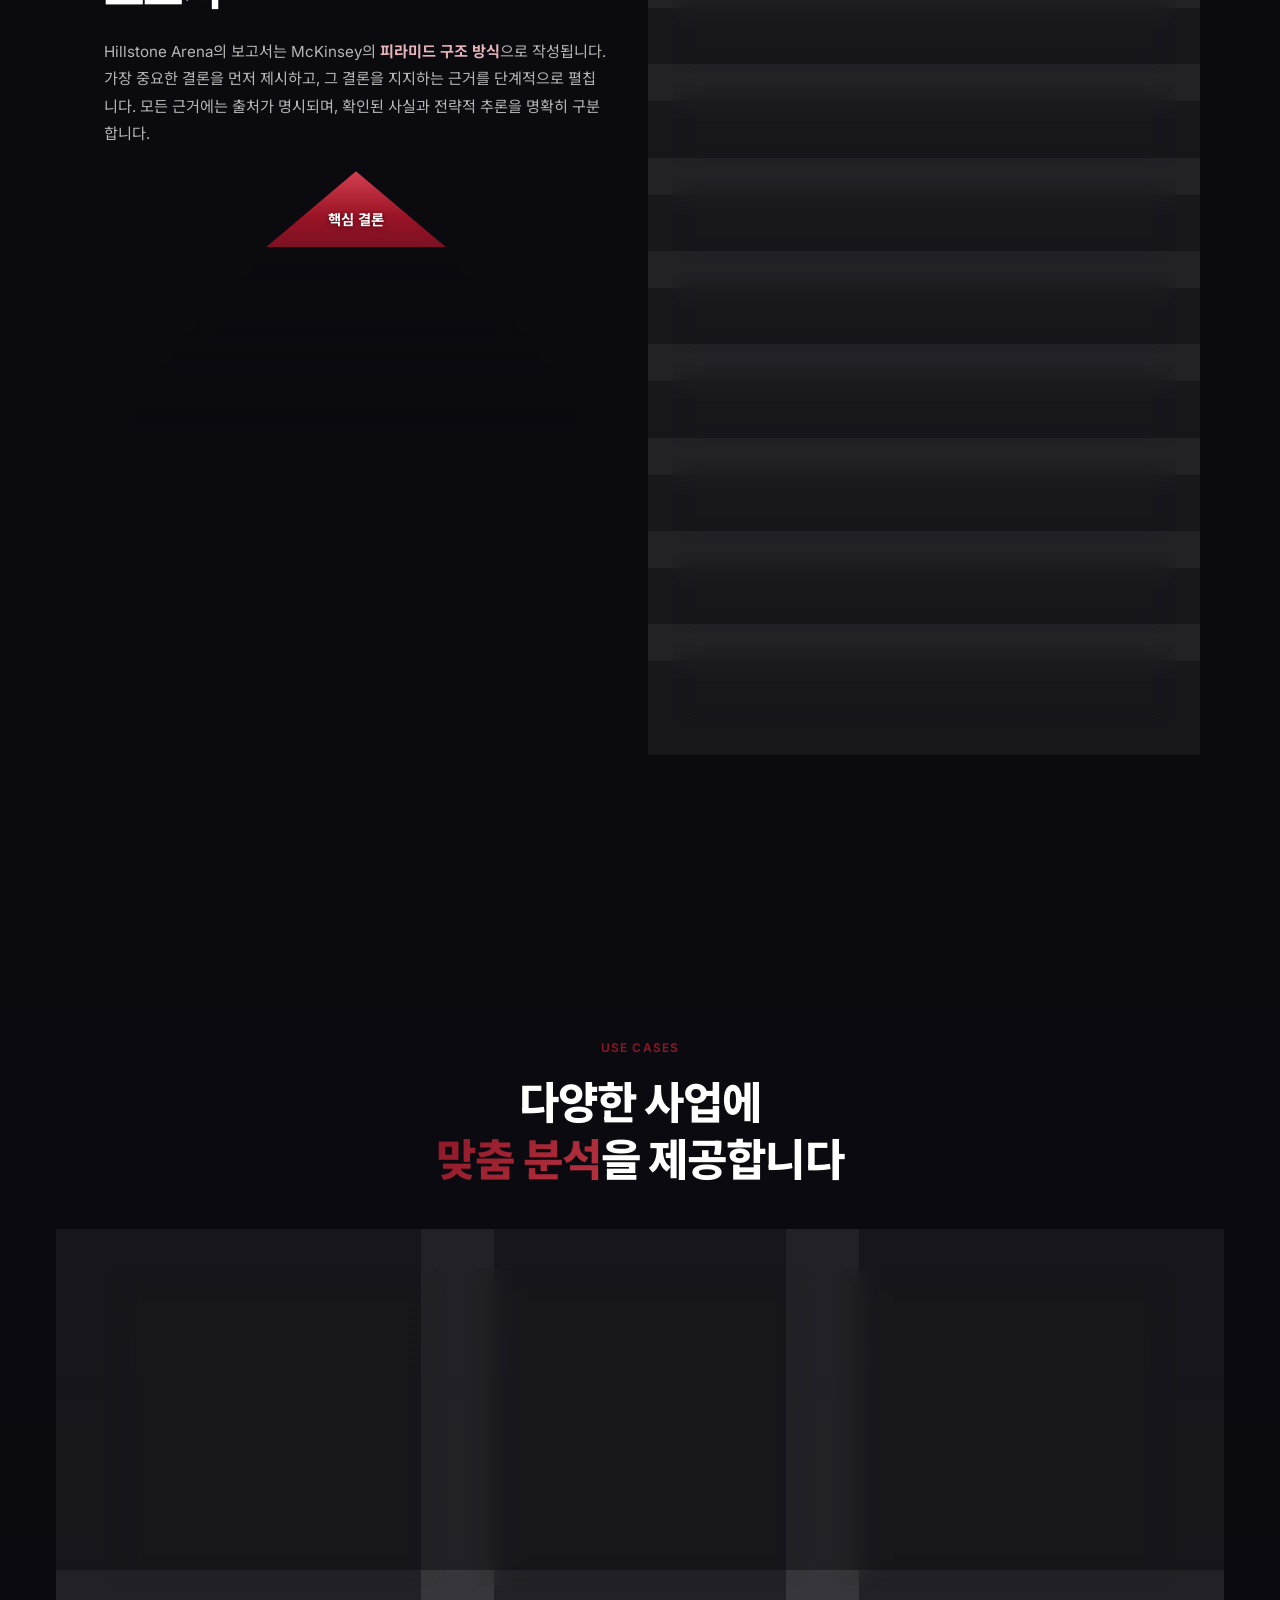
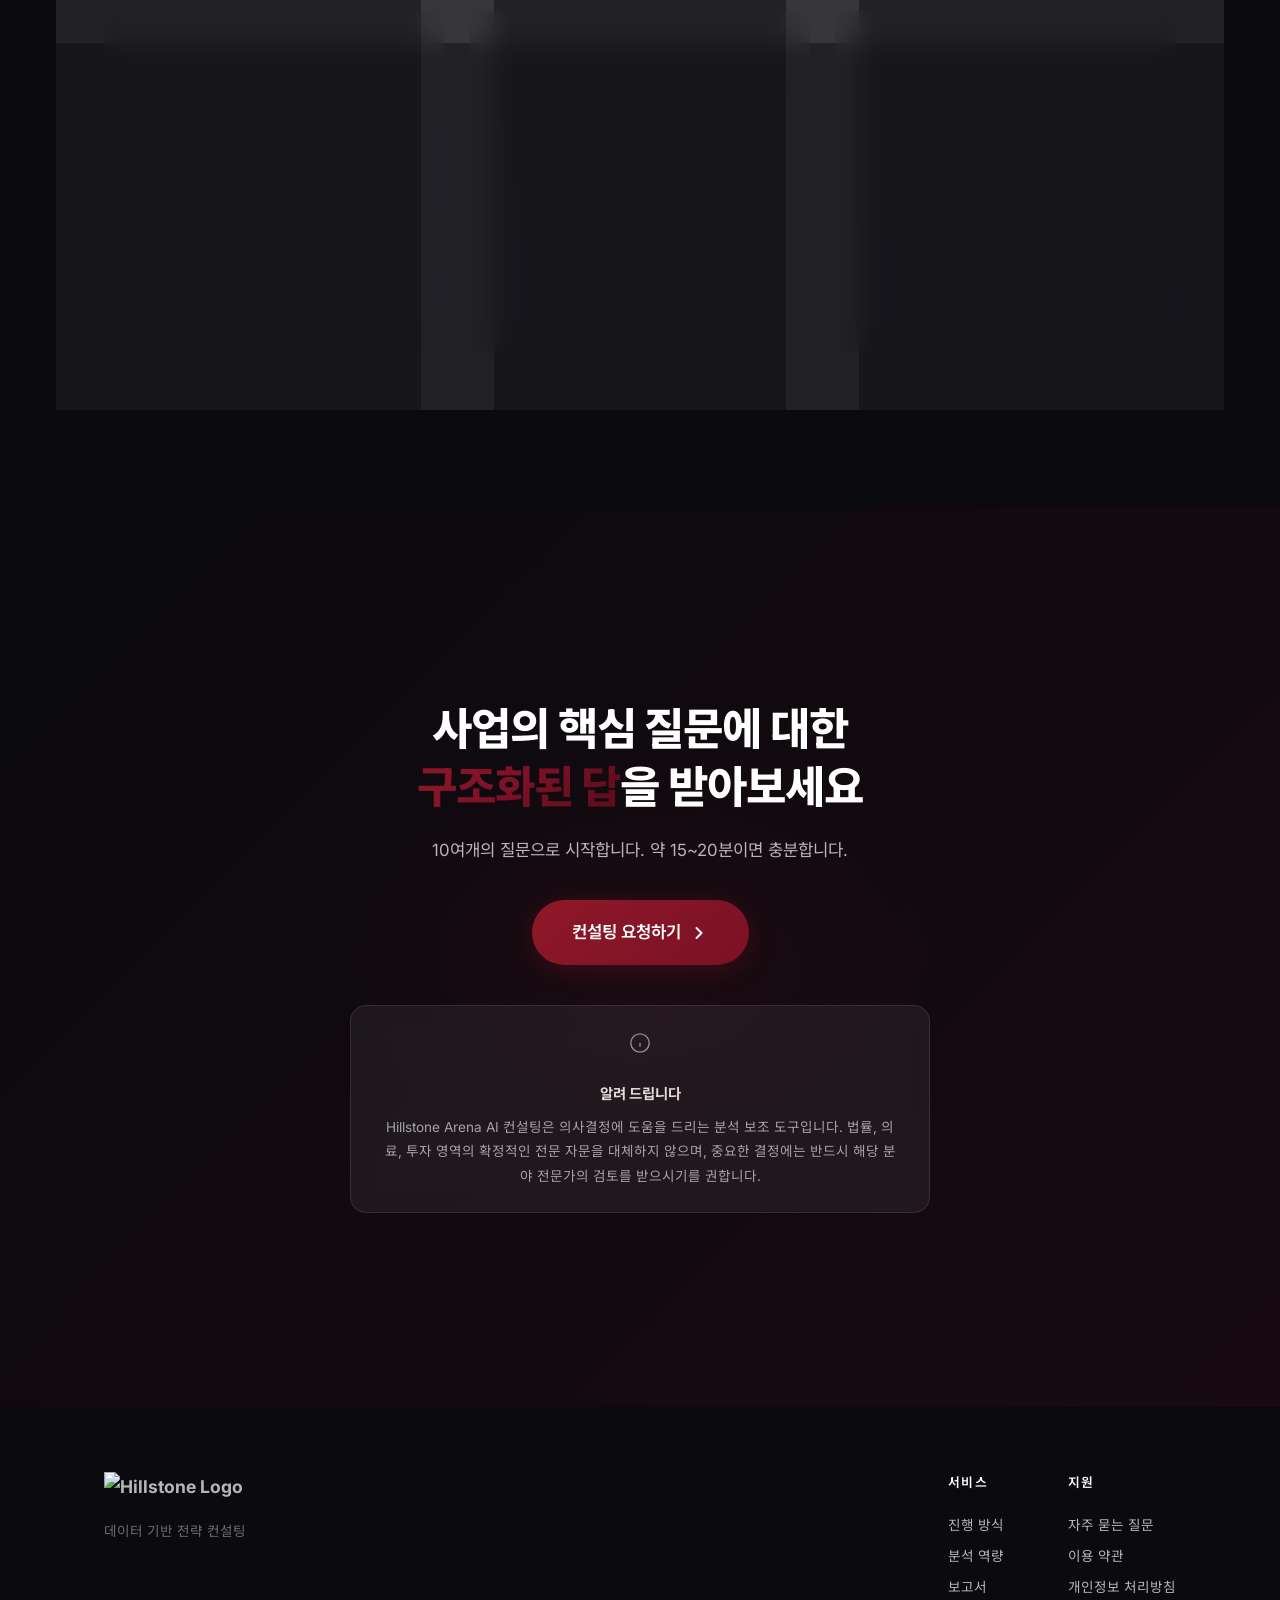
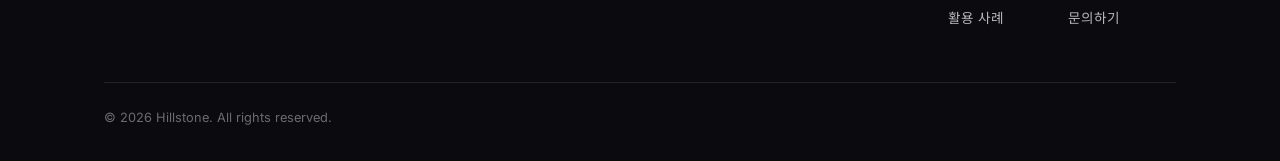
==== commit bdc93e43: "Update hero tagline: 전략 컨설팅 -> AI 전략 컨설팅" ====
--- a/index.html
+++ b/index.html
@@ -95,7 +95,7 @@
       <h1 class="hero-title fade-up delay-1">
         <span class="hero-brand-title" style="display: block; font-size: clamp(3.2rem, 7vw, 5.2rem); font-weight: 900; letter-spacing: -0.03em; background: linear-gradient(135deg, #ffffff 10%, #f0c0c8 50%, #d44050 100%); -webkit-background-clip: text; -webkit-text-fill-color: transparent; margin-bottom: 12px; filter: drop-shadow(0 0 35px rgba(153, 19, 37, 0.5));">ArenaChat</span>
         <span data-i18n="hero_tagline_1">지금까지 경험해보지 못한</span><br />
-        <span class="gradient-text" data-i18n="hero_tagline_2" style="background: linear-gradient(135deg, #f0c0c8, #ffffff); -webkit-background-clip: text; -webkit-text-fill-color: transparent;">최고의 전략 컨설팅</span>
+        <span class="gradient-text" data-i18n="hero_tagline_2" style="background: linear-gradient(135deg, #f0c0c8, #ffffff); -webkit-background-clip: text; -webkit-text-fill-color: transparent;">최고의 AI 전략 컨설팅</span>
         <span data-i18n="hero_tagline_3">이 시작됩니다</span>
       </h1>
       <p class="hero-subtitle fade-up delay-2" data-i18n="hero_subtitle">
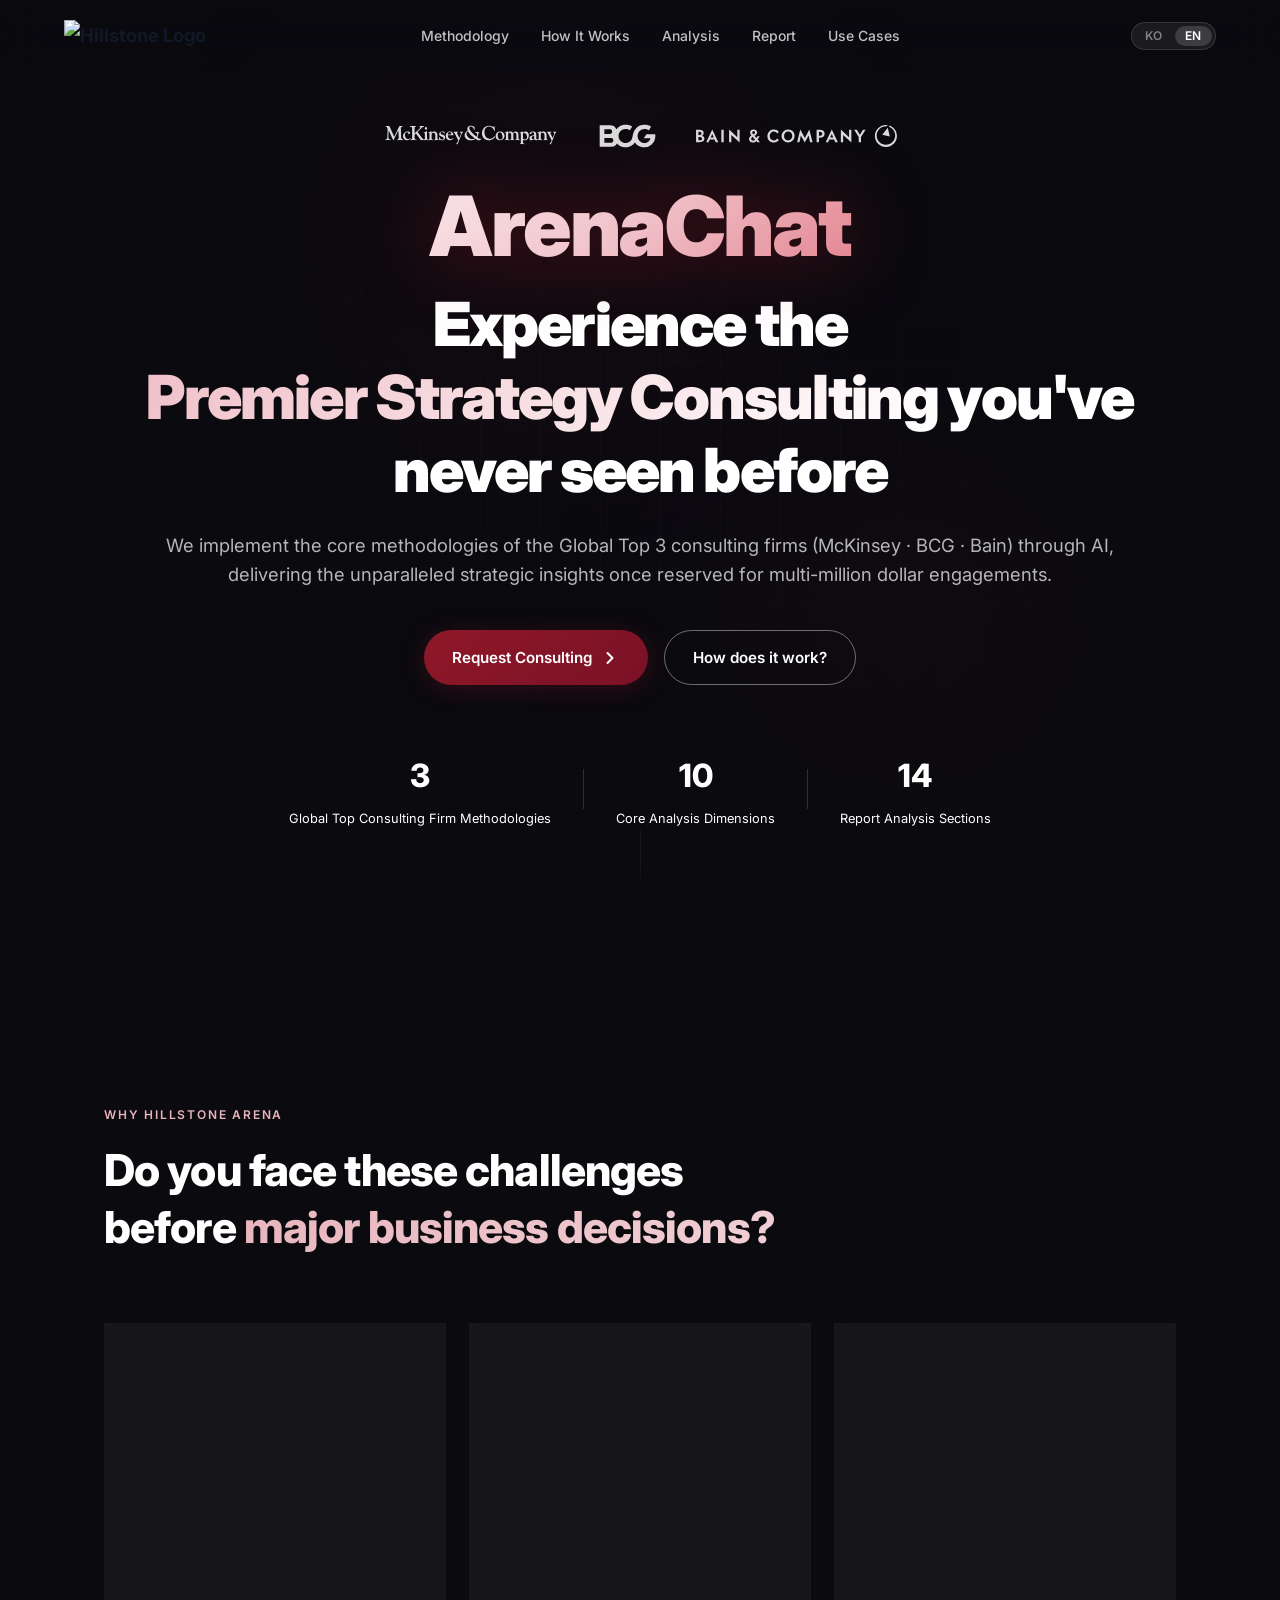
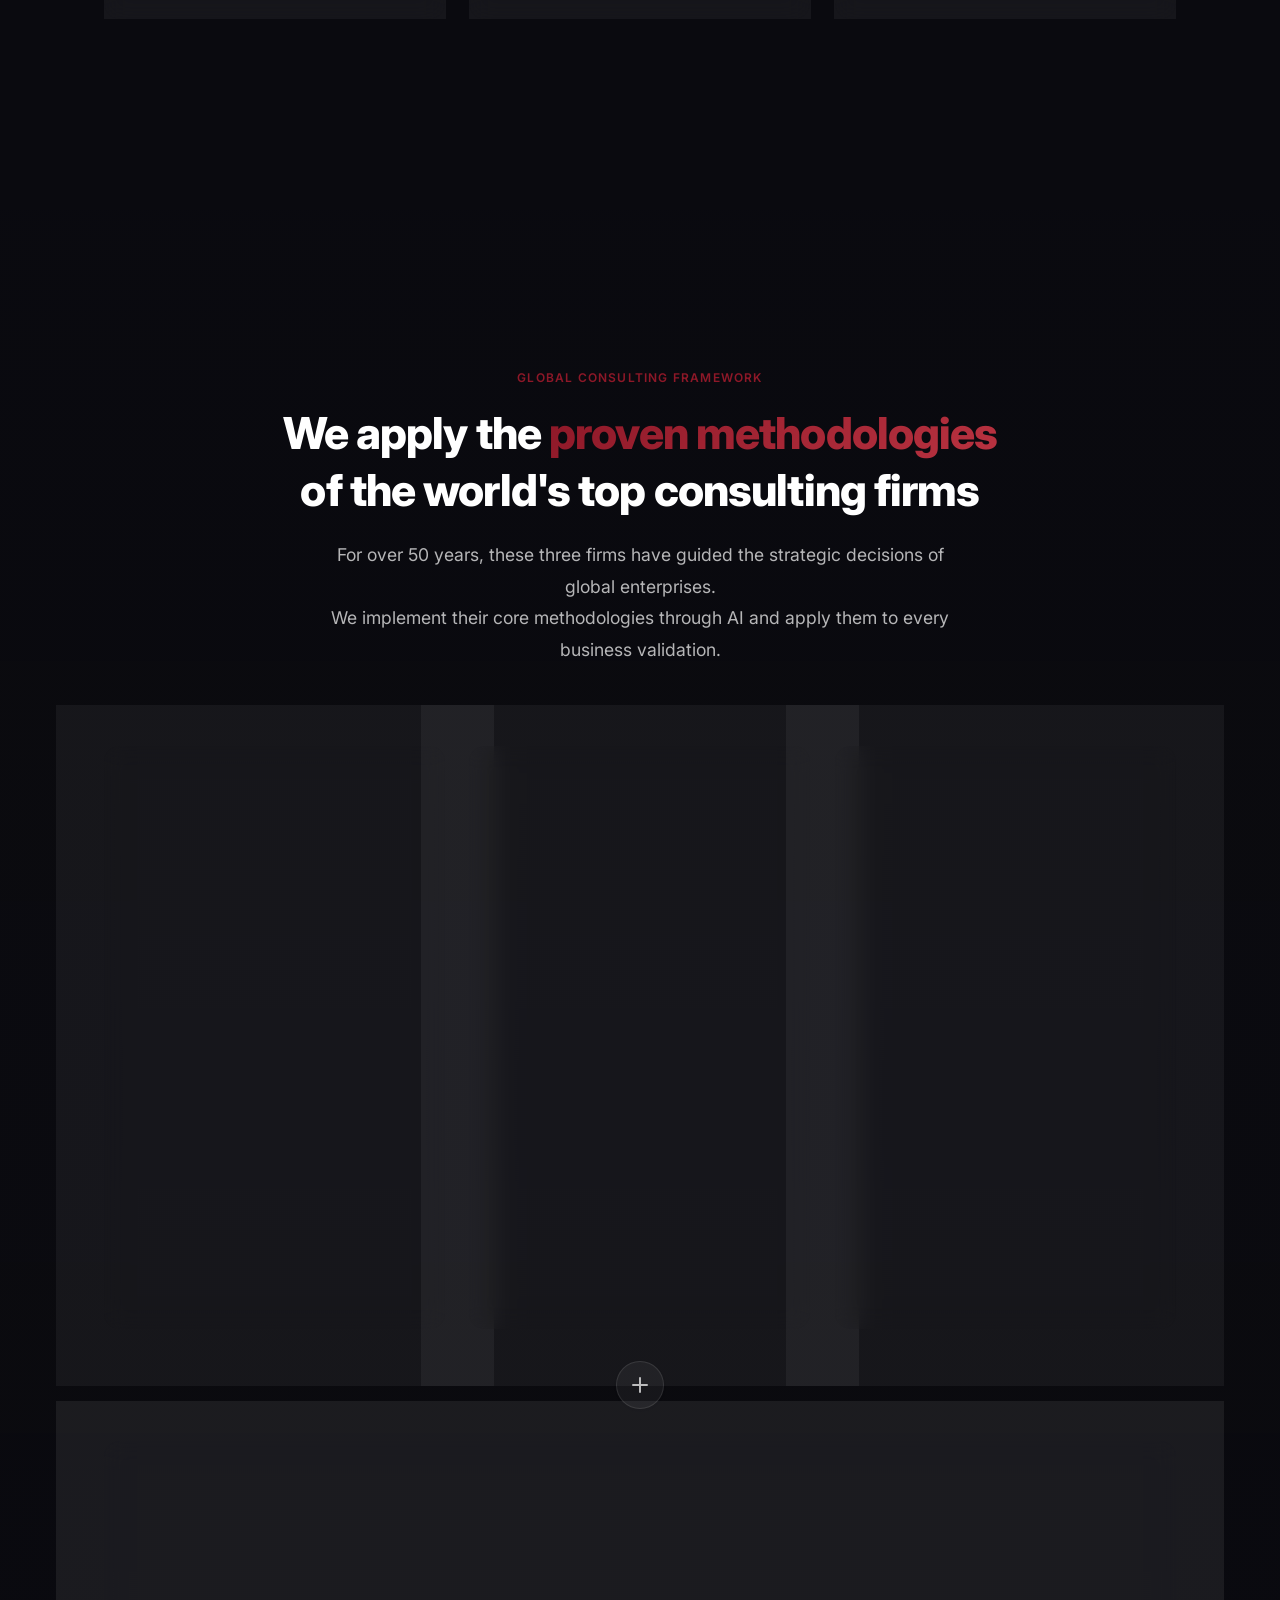
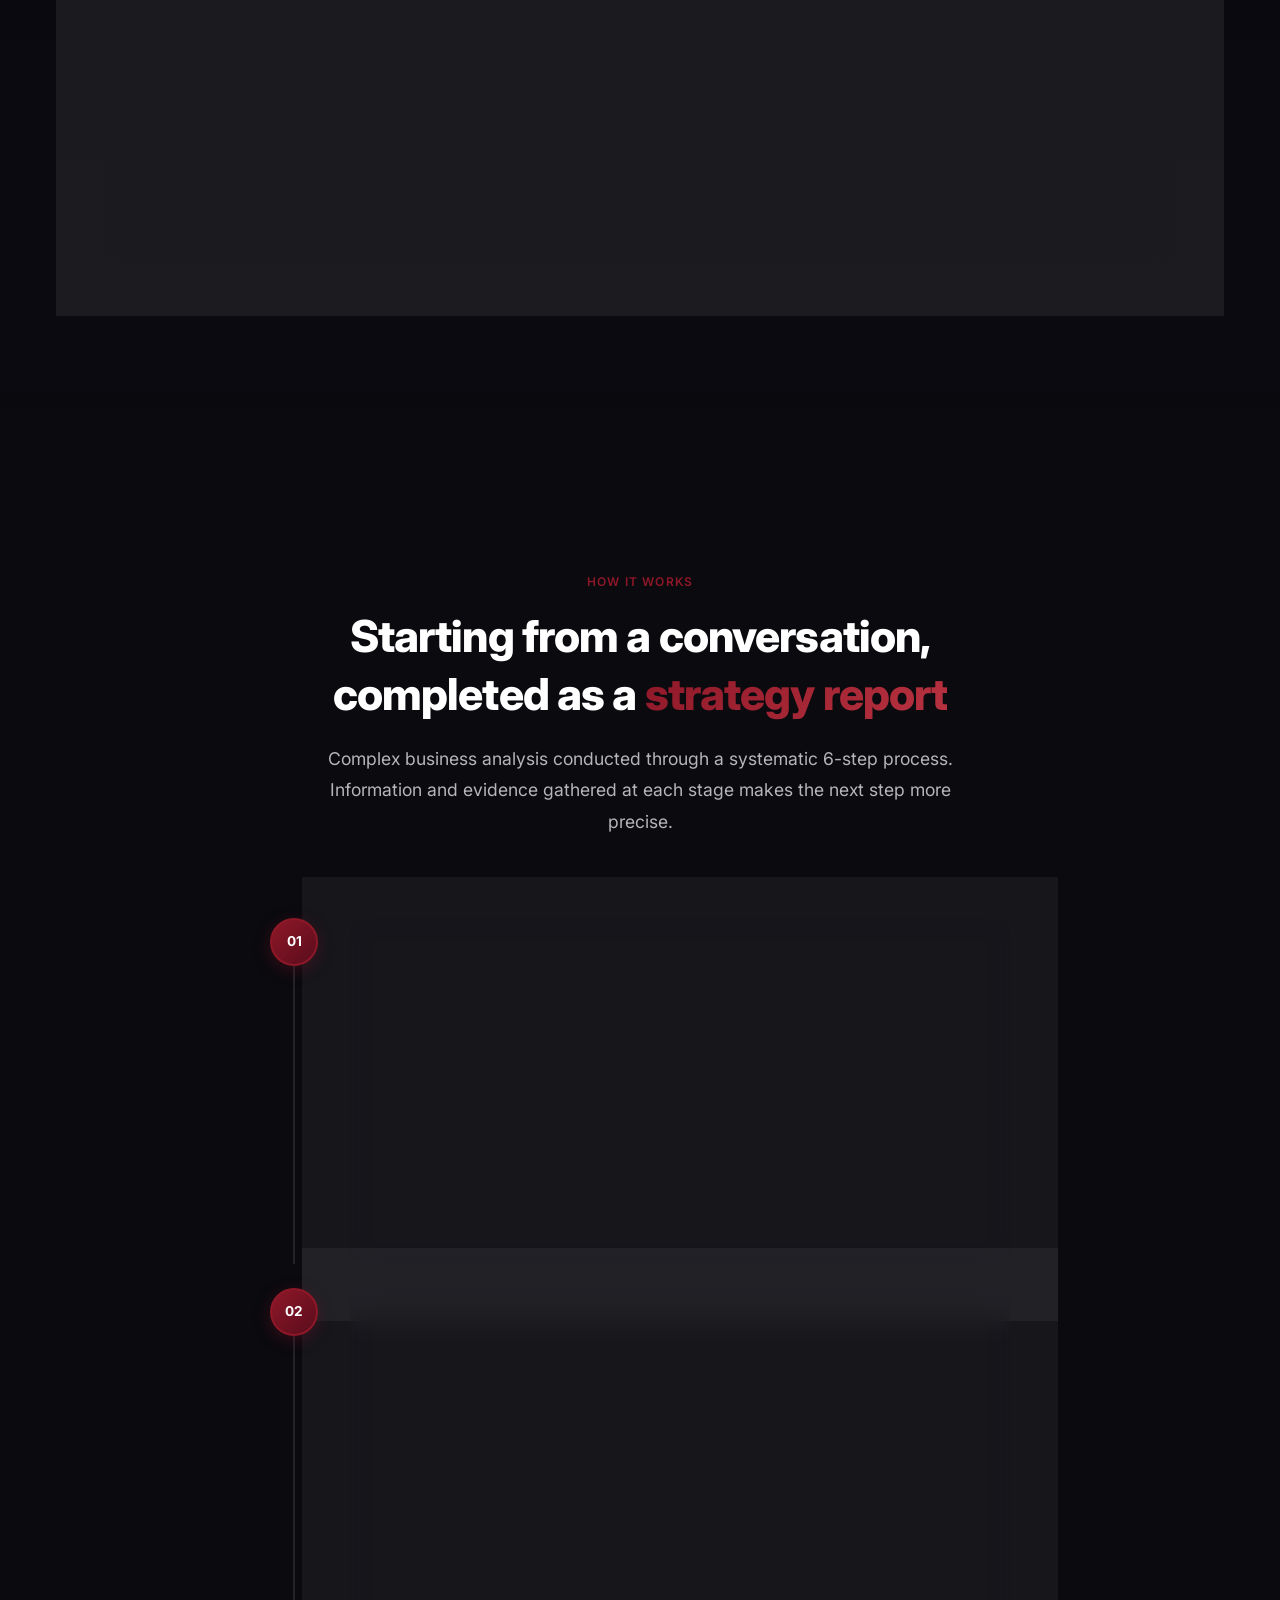
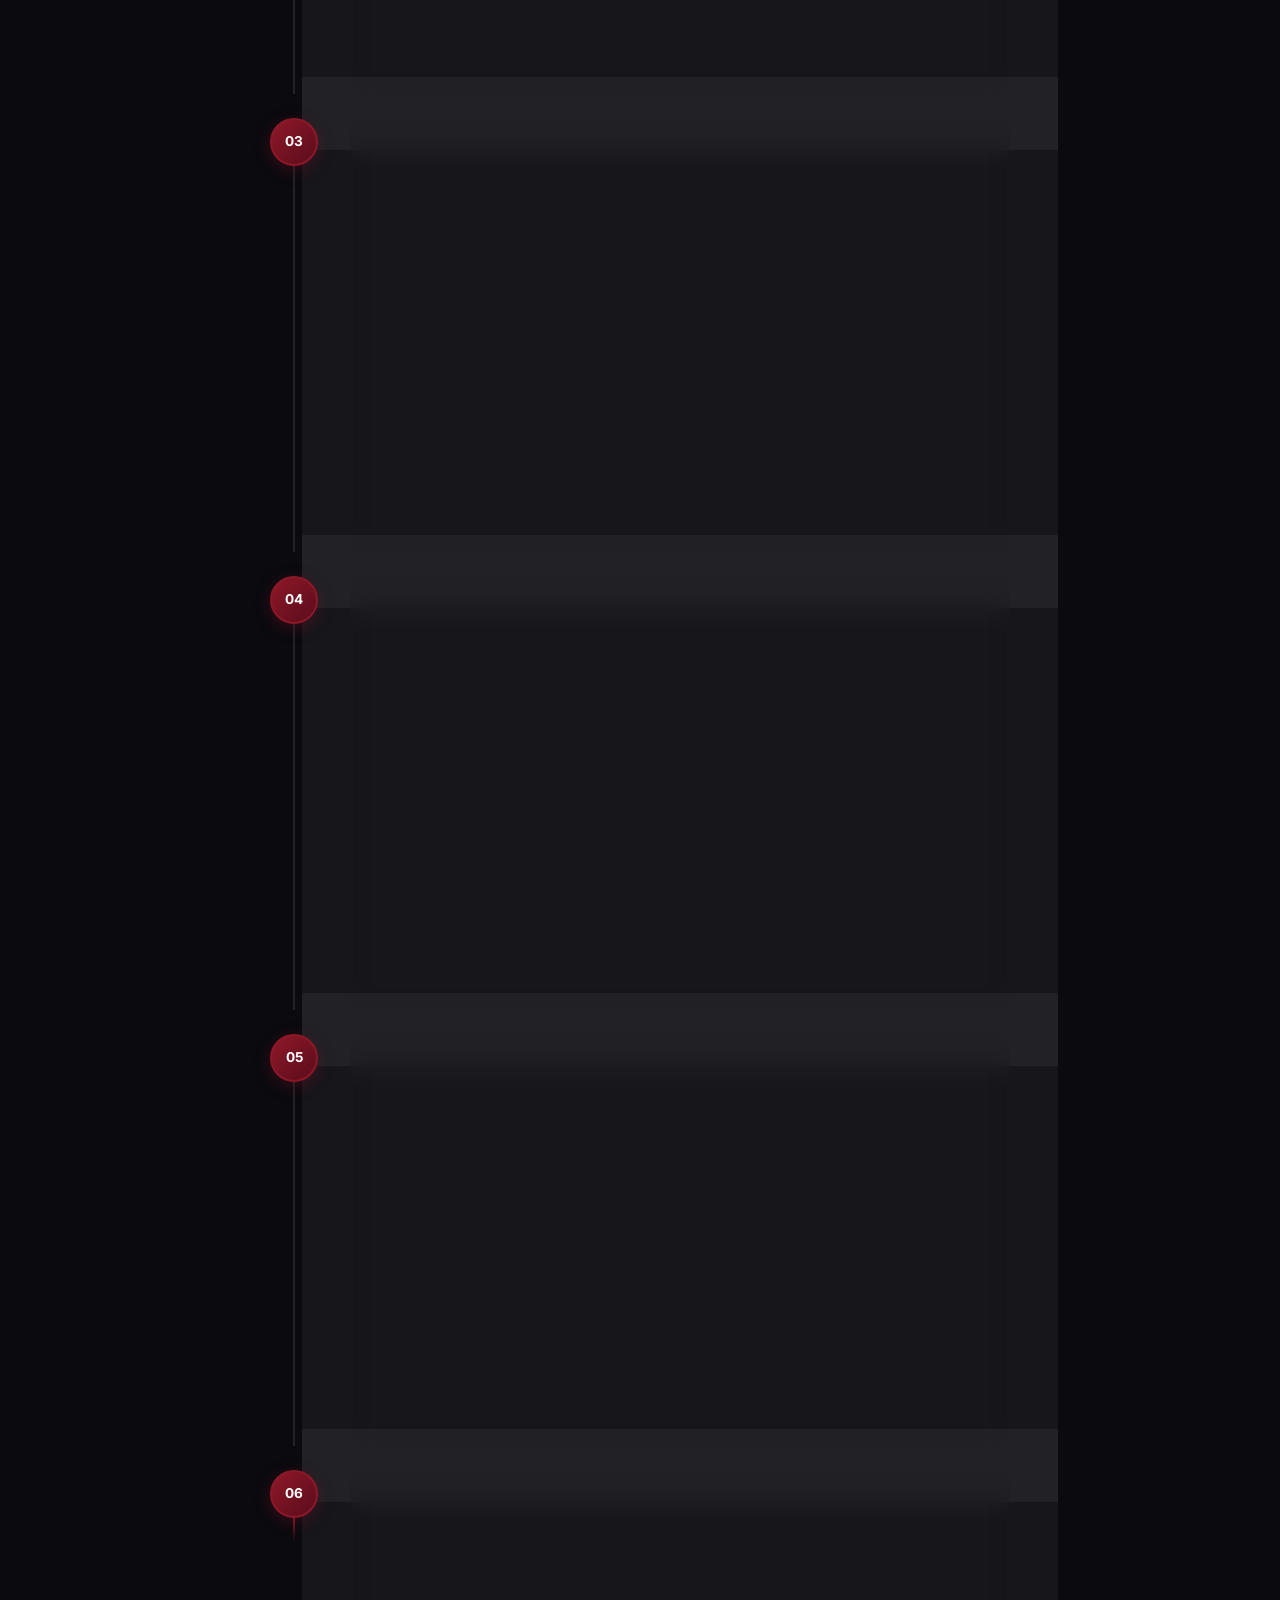
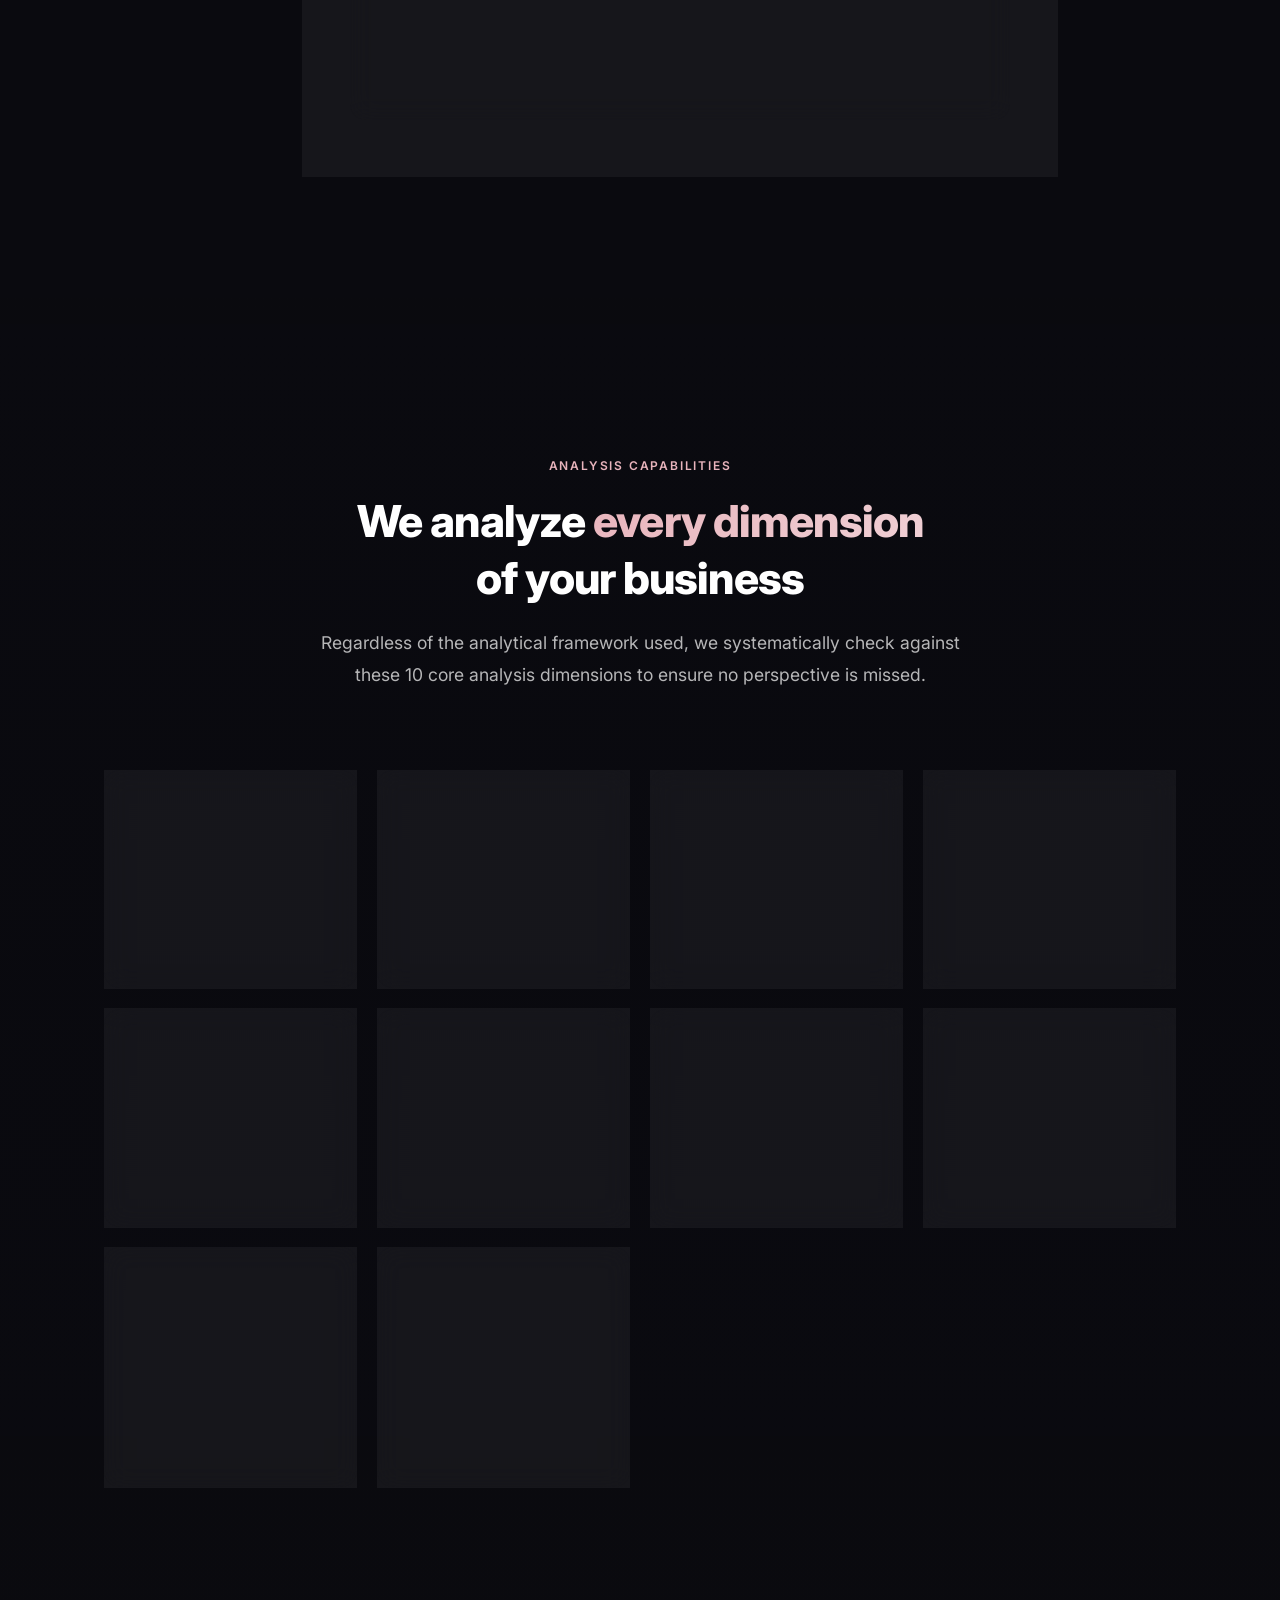
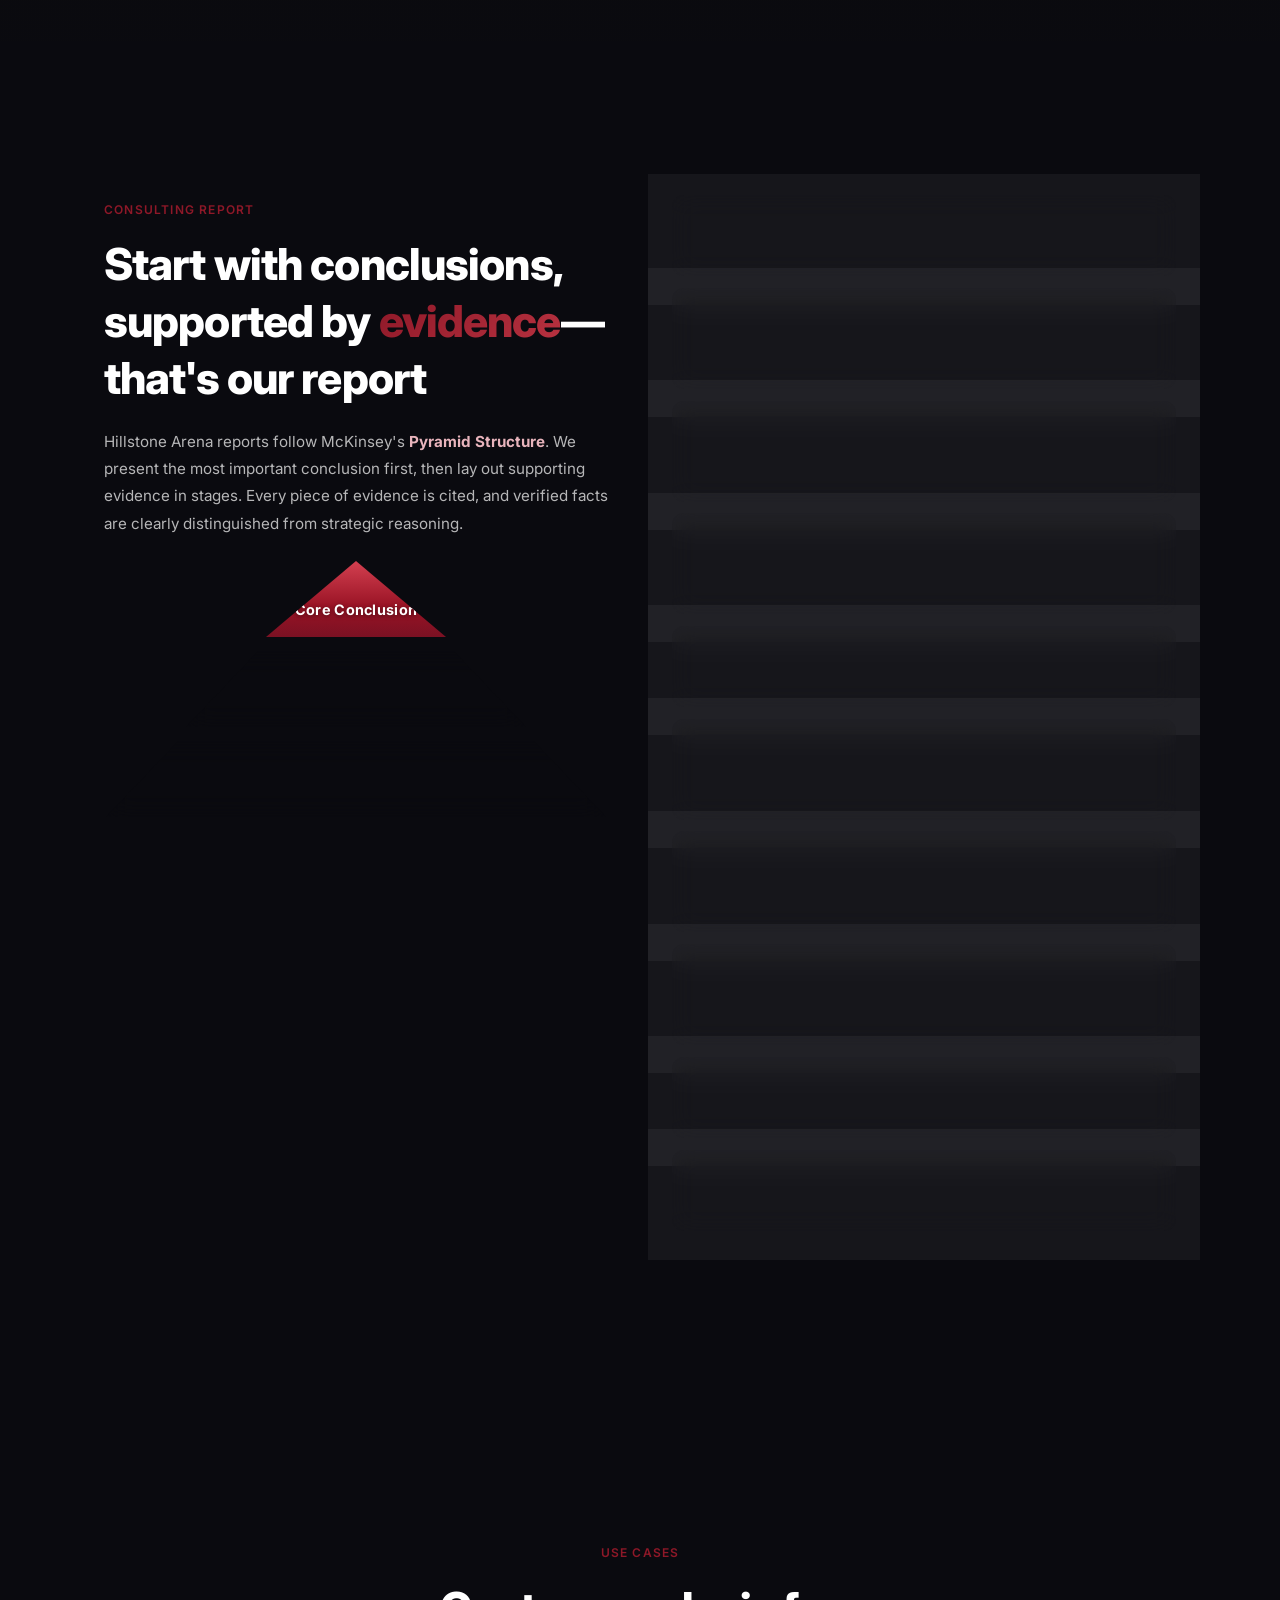
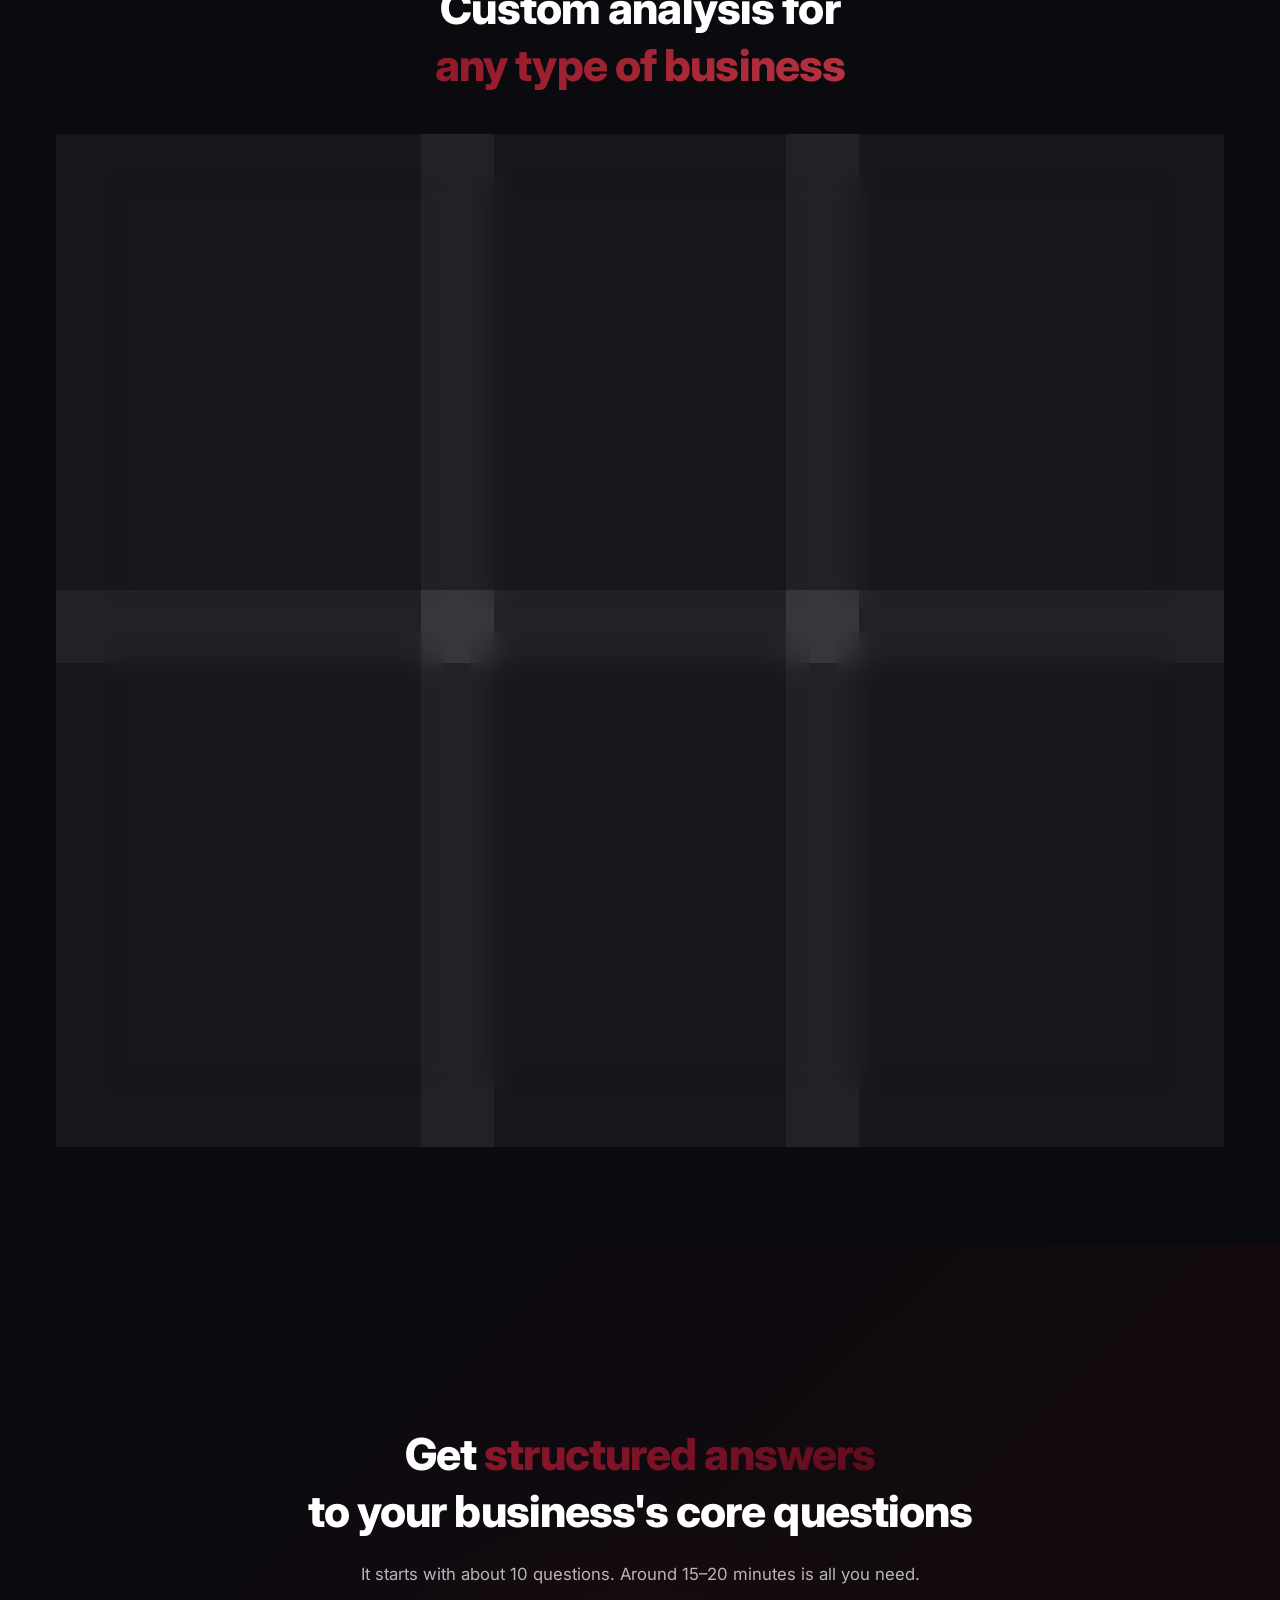
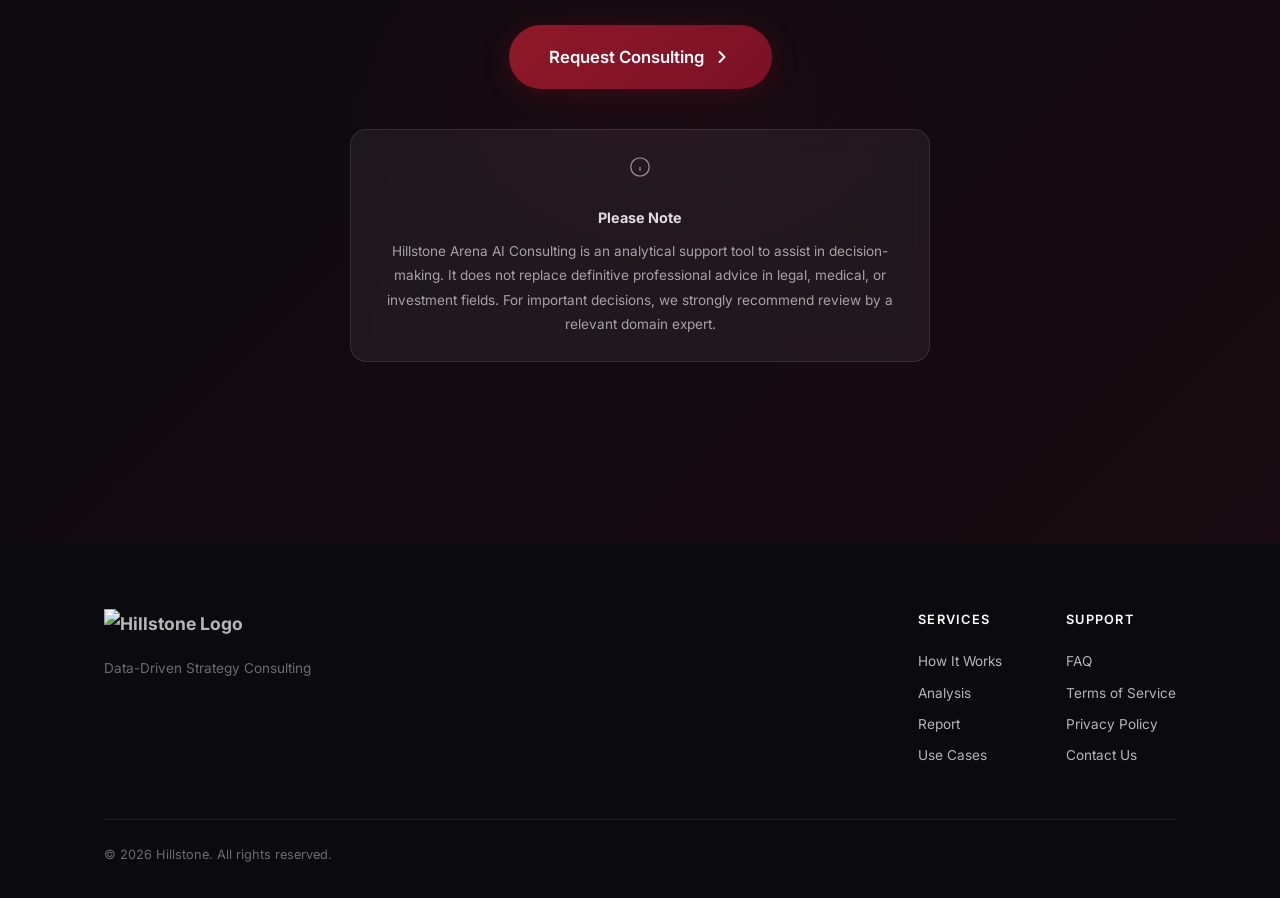
==== commit 77aa290d: "Set default language to English (EN) and toggle active state" ====
--- a/index.html
+++ b/index.html
@@ -1,5 +1,5 @@
 <!DOCTYPE html>
-<html lang="ko">
+<html lang="en">
 <head>
   <meta charset="UTF-8" />
   <meta name="viewport" content="width=device-width, initial-scale=1.0" />
@@ -61,8 +61,8 @@
       </div>
       <!-- 언어 전환 토글 -->
       <div class="lang-toggle">
-        <button class="lang-btn active" data-lang="ko" onclick="applyLang('ko')">KO</button>
-        <button class="lang-btn"        data-lang="en" onclick="applyLang('en')">EN</button>
+        <button class="lang-btn"        data-lang="ko" onclick="applyLang('ko')">KO</button>
+        <button class="lang-btn active" data-lang="en" onclick="applyLang('en')">EN</button>
       </div>
       <button class="nav-mobile-toggle" id="mobileToggle" aria-label="메뉴 열기">
         <span></span><span></span><span></span>
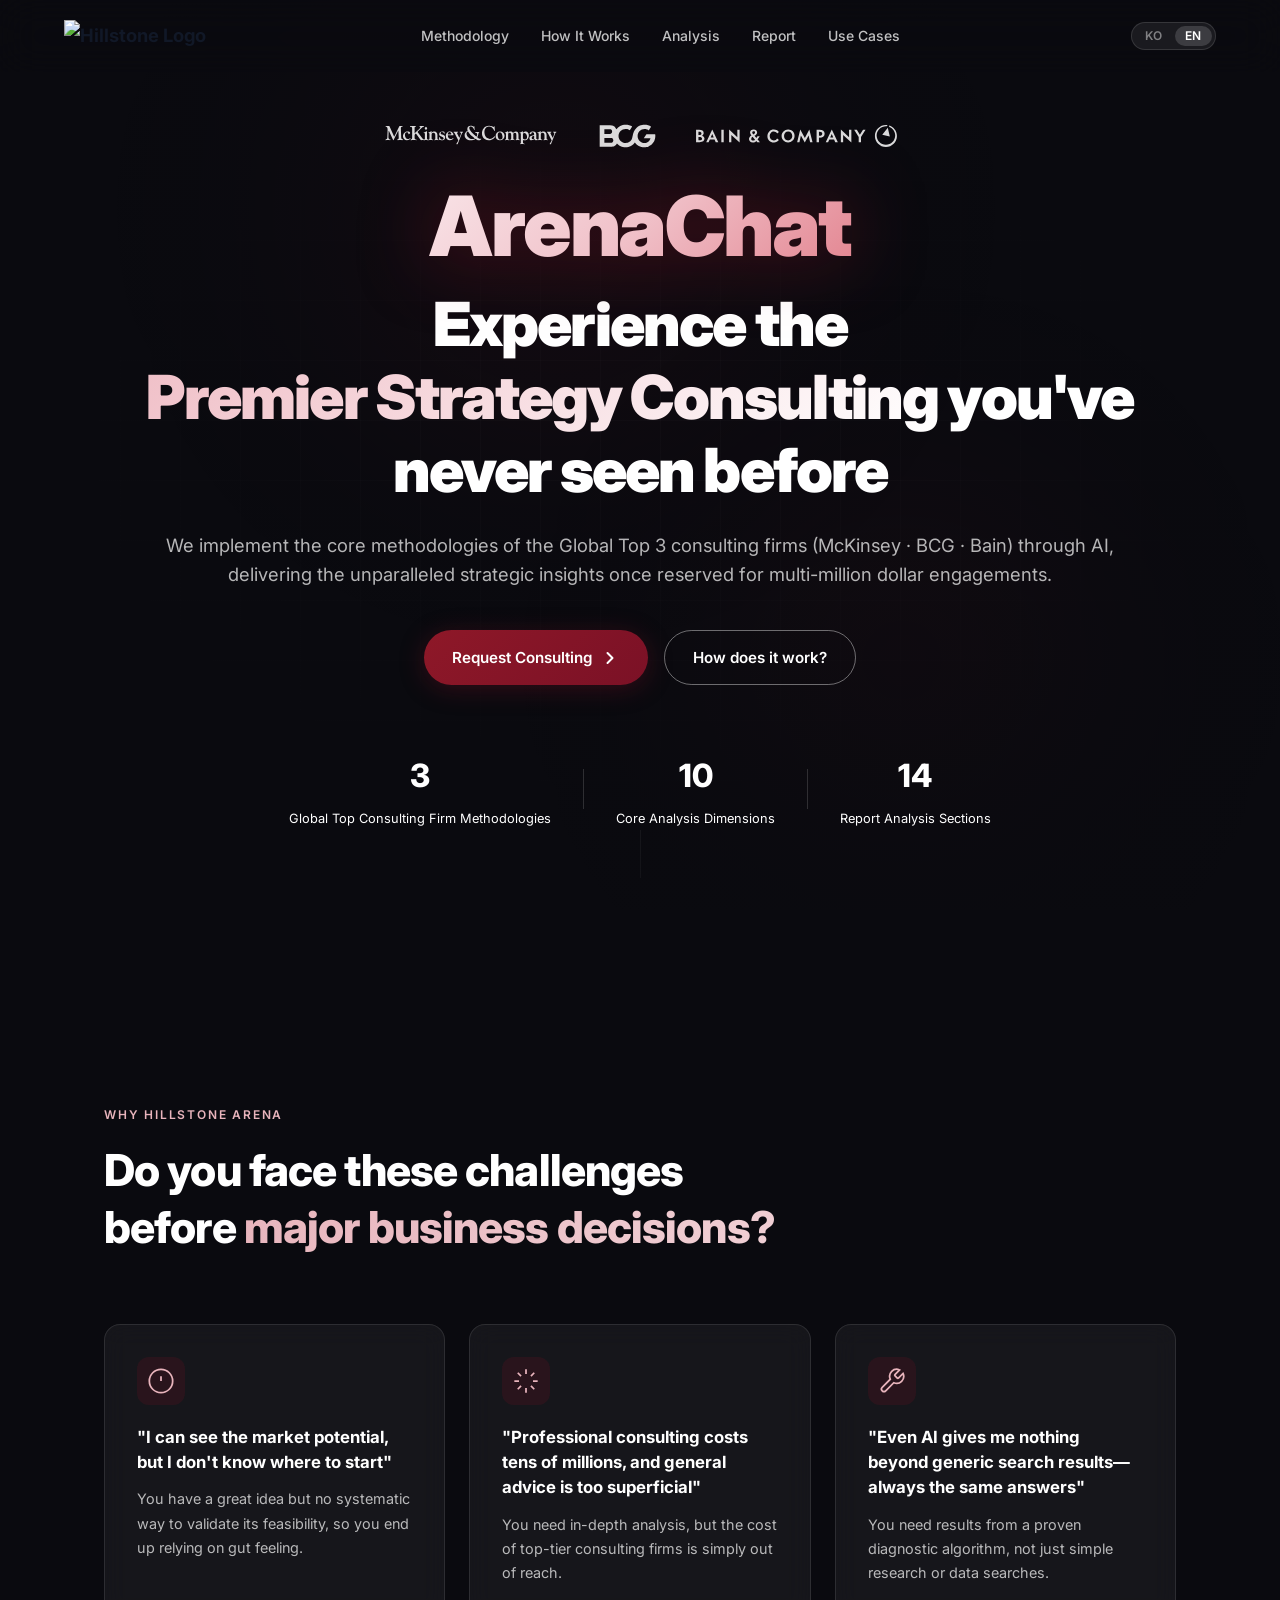
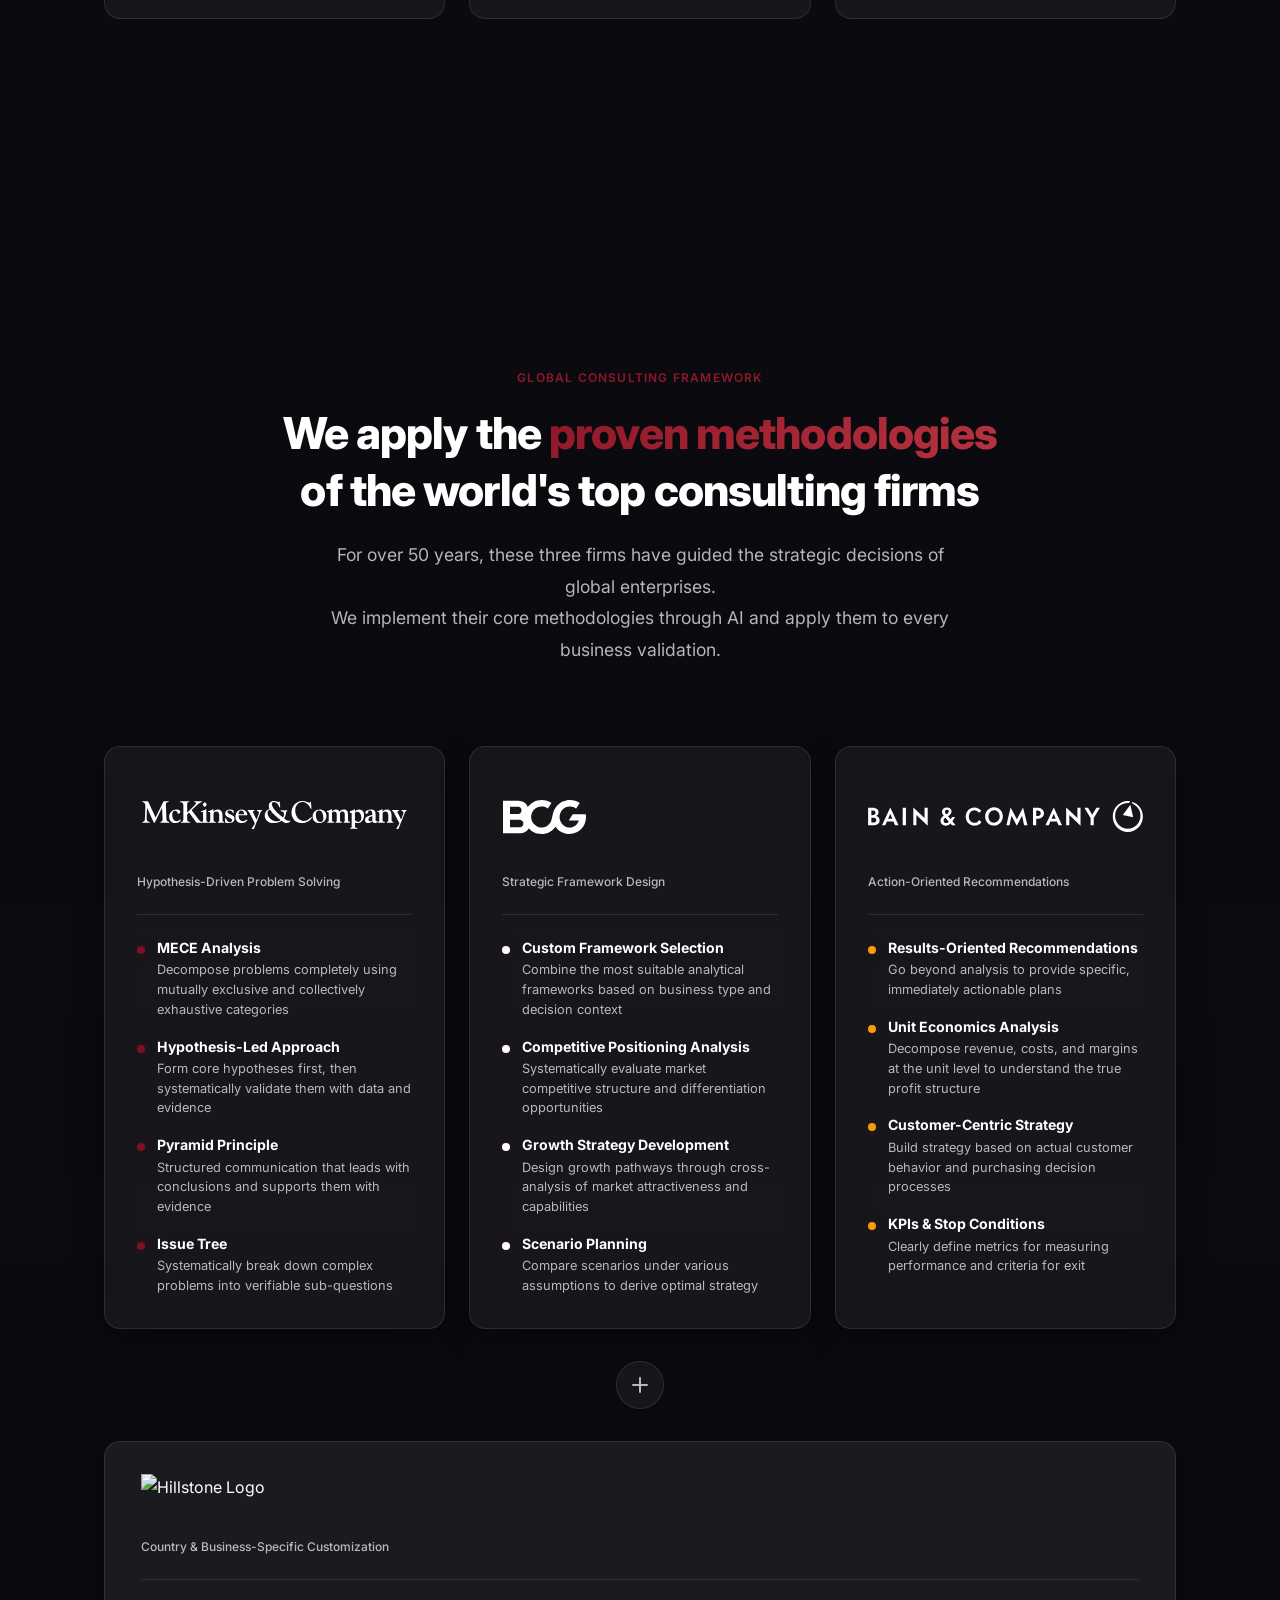
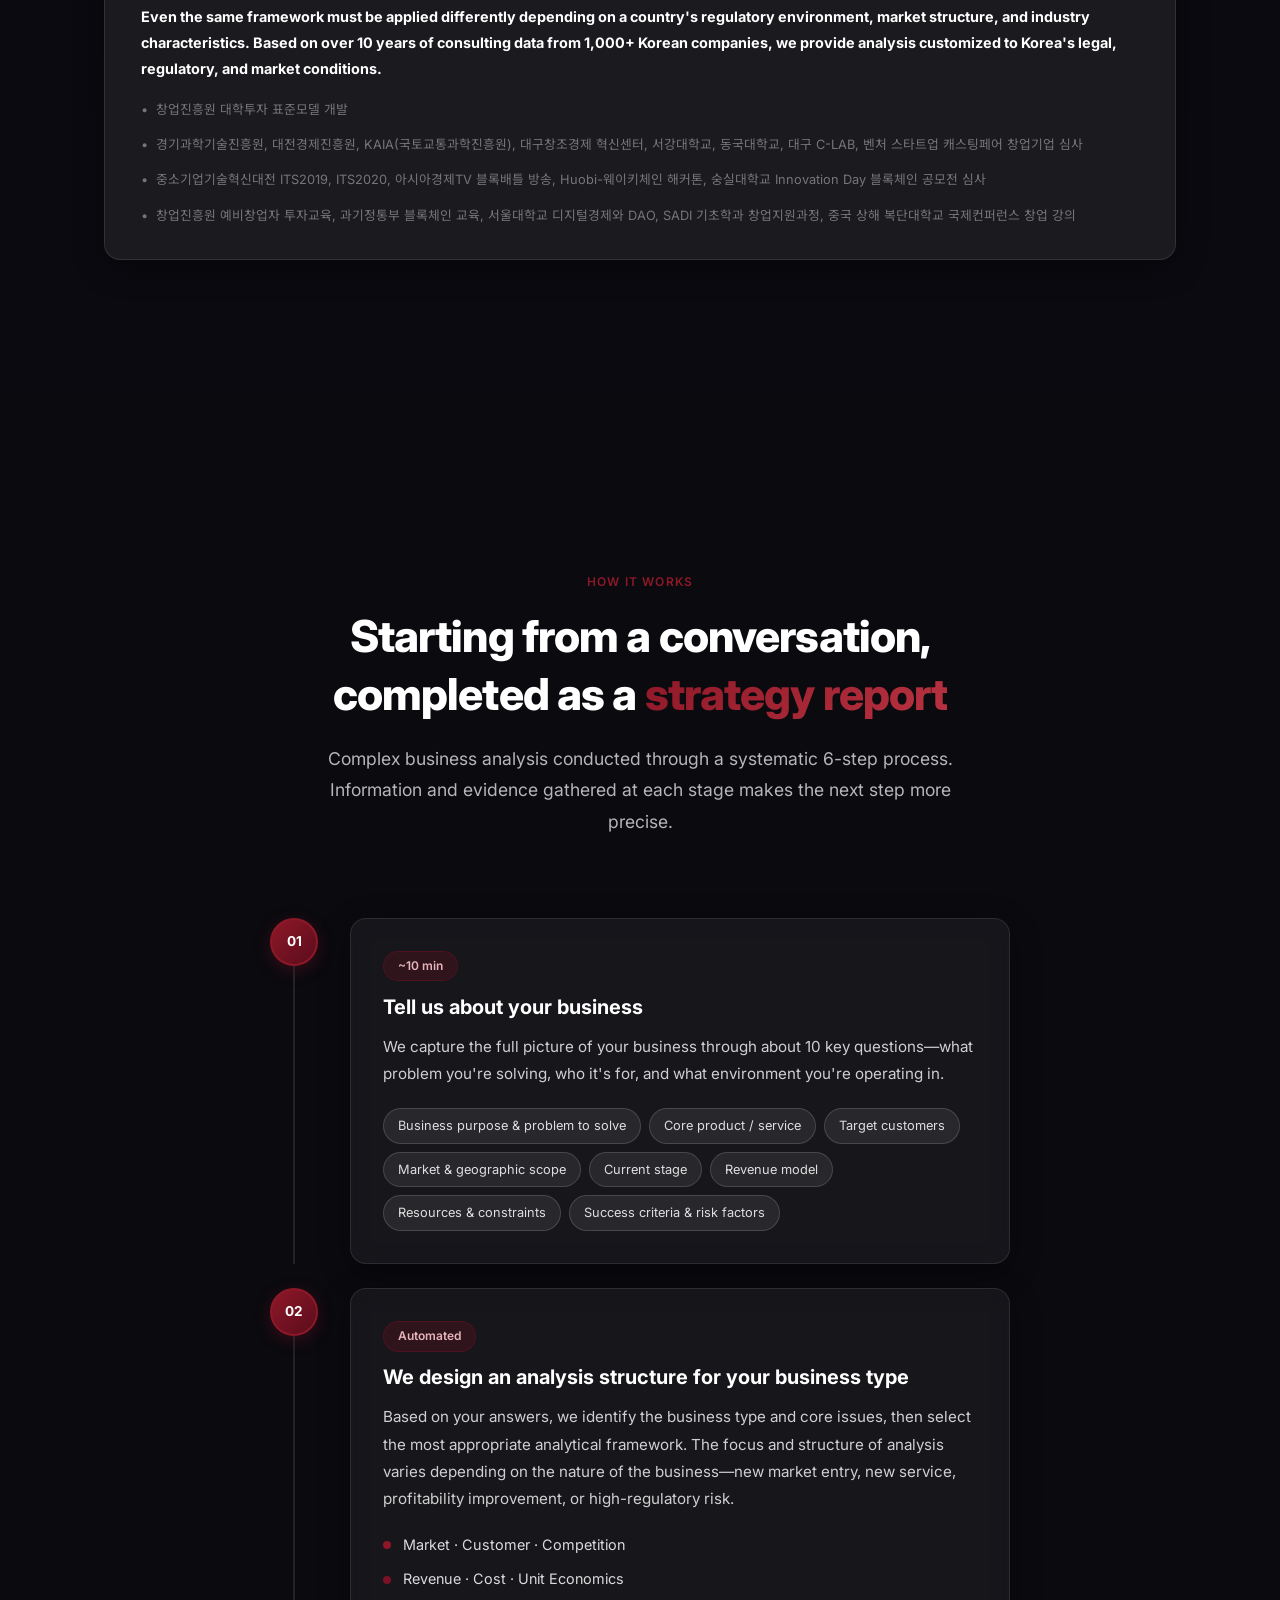
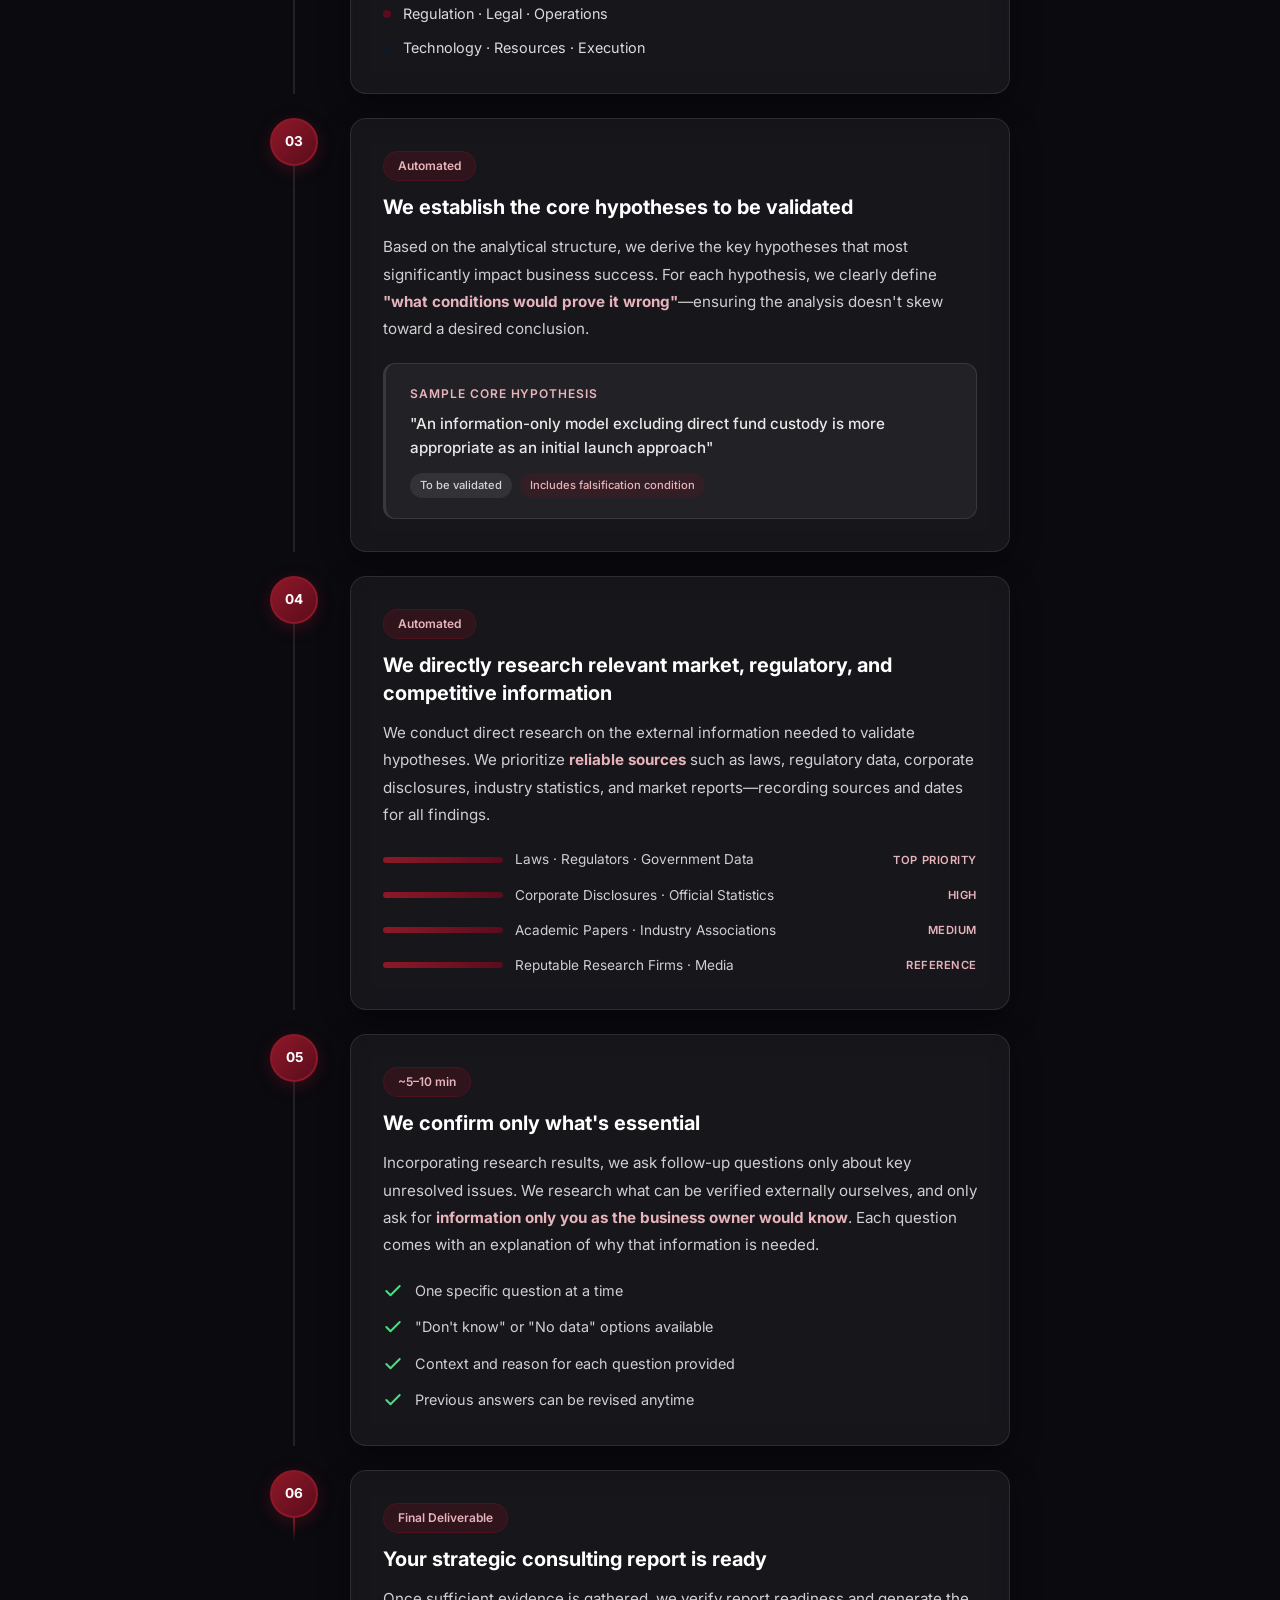
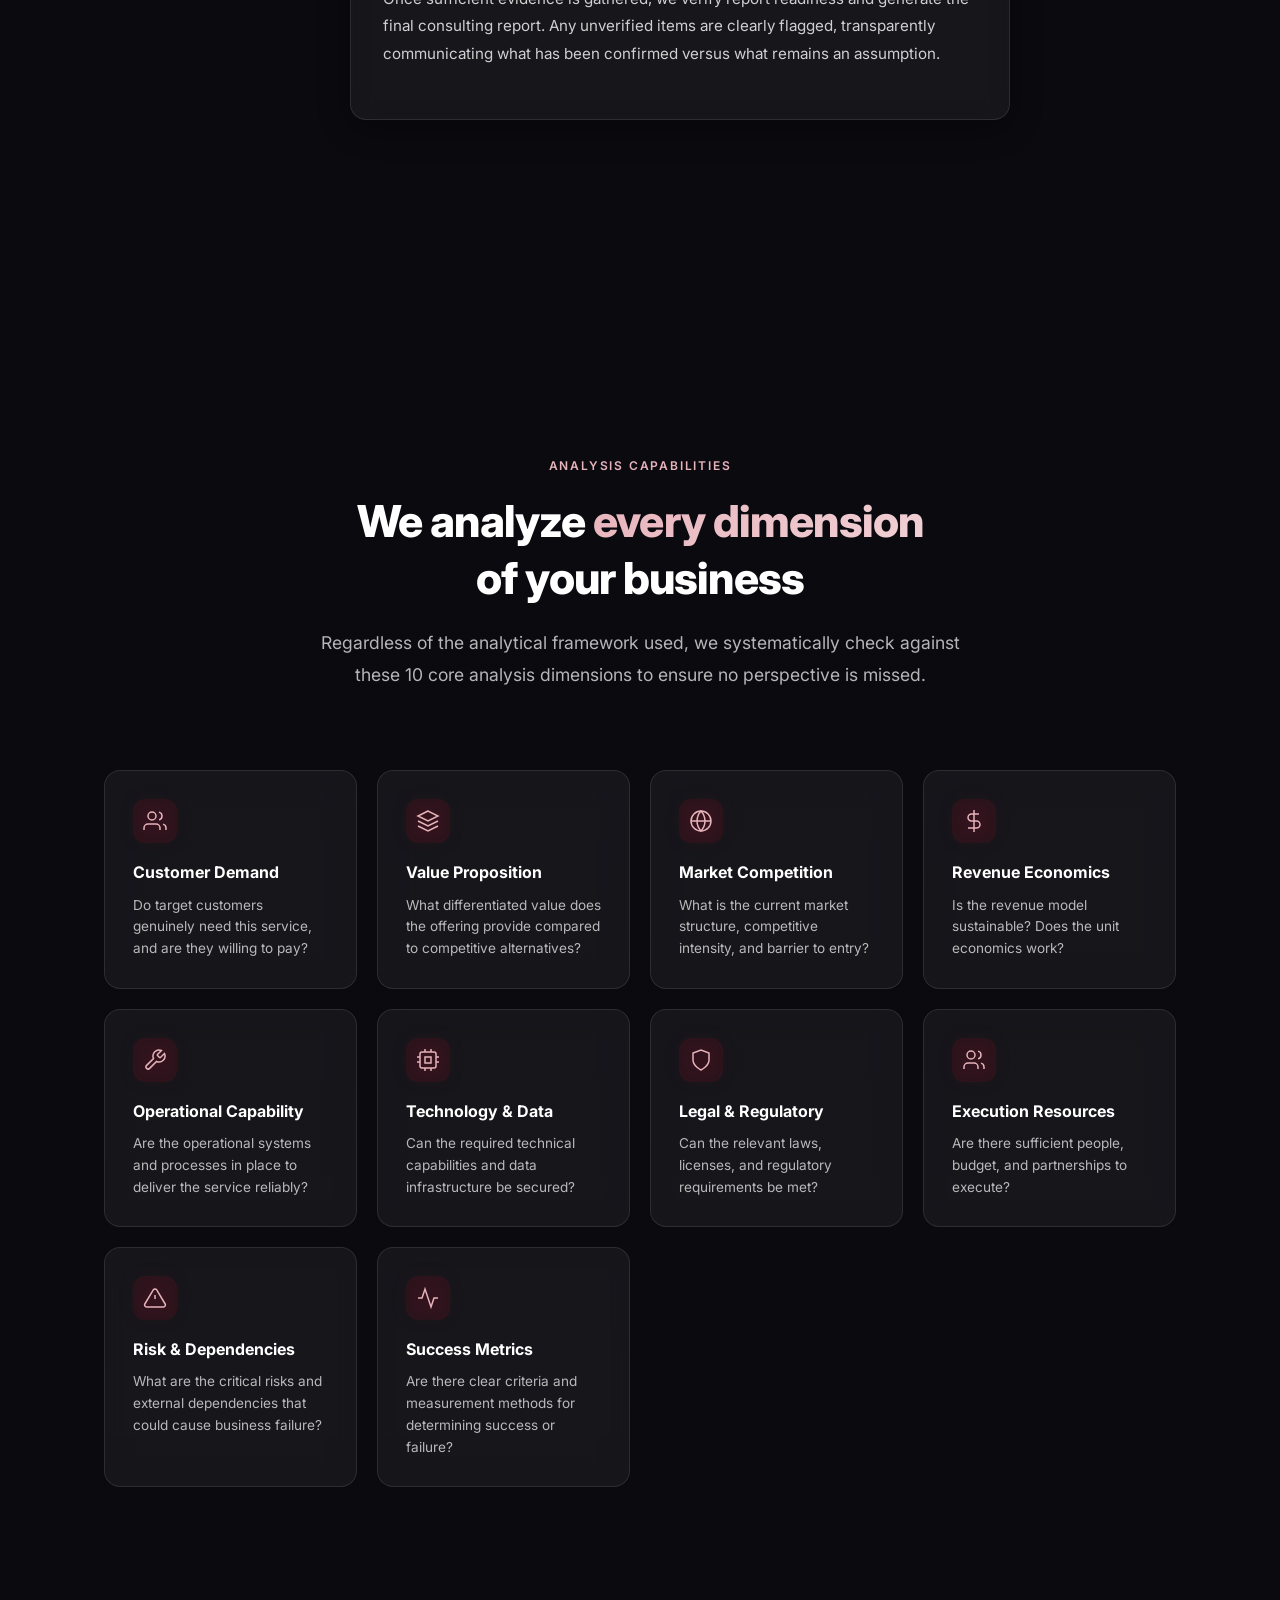
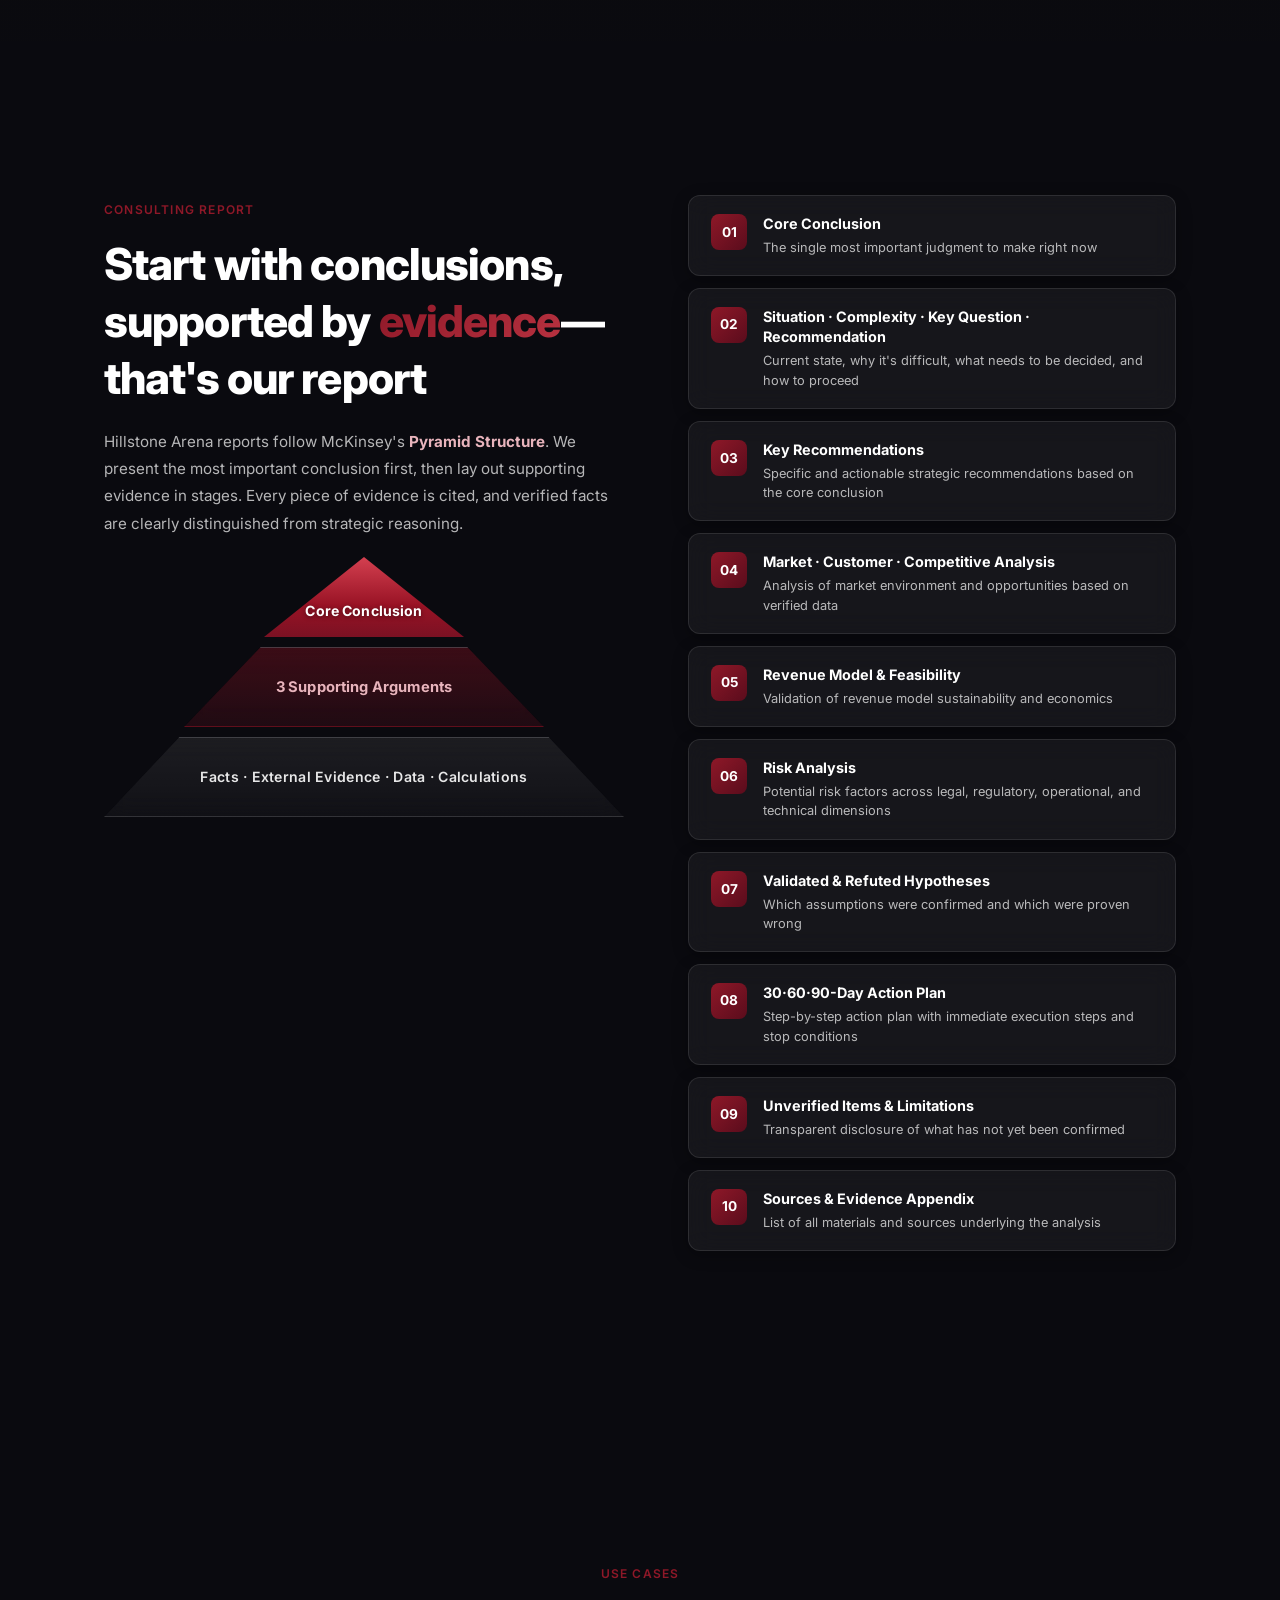
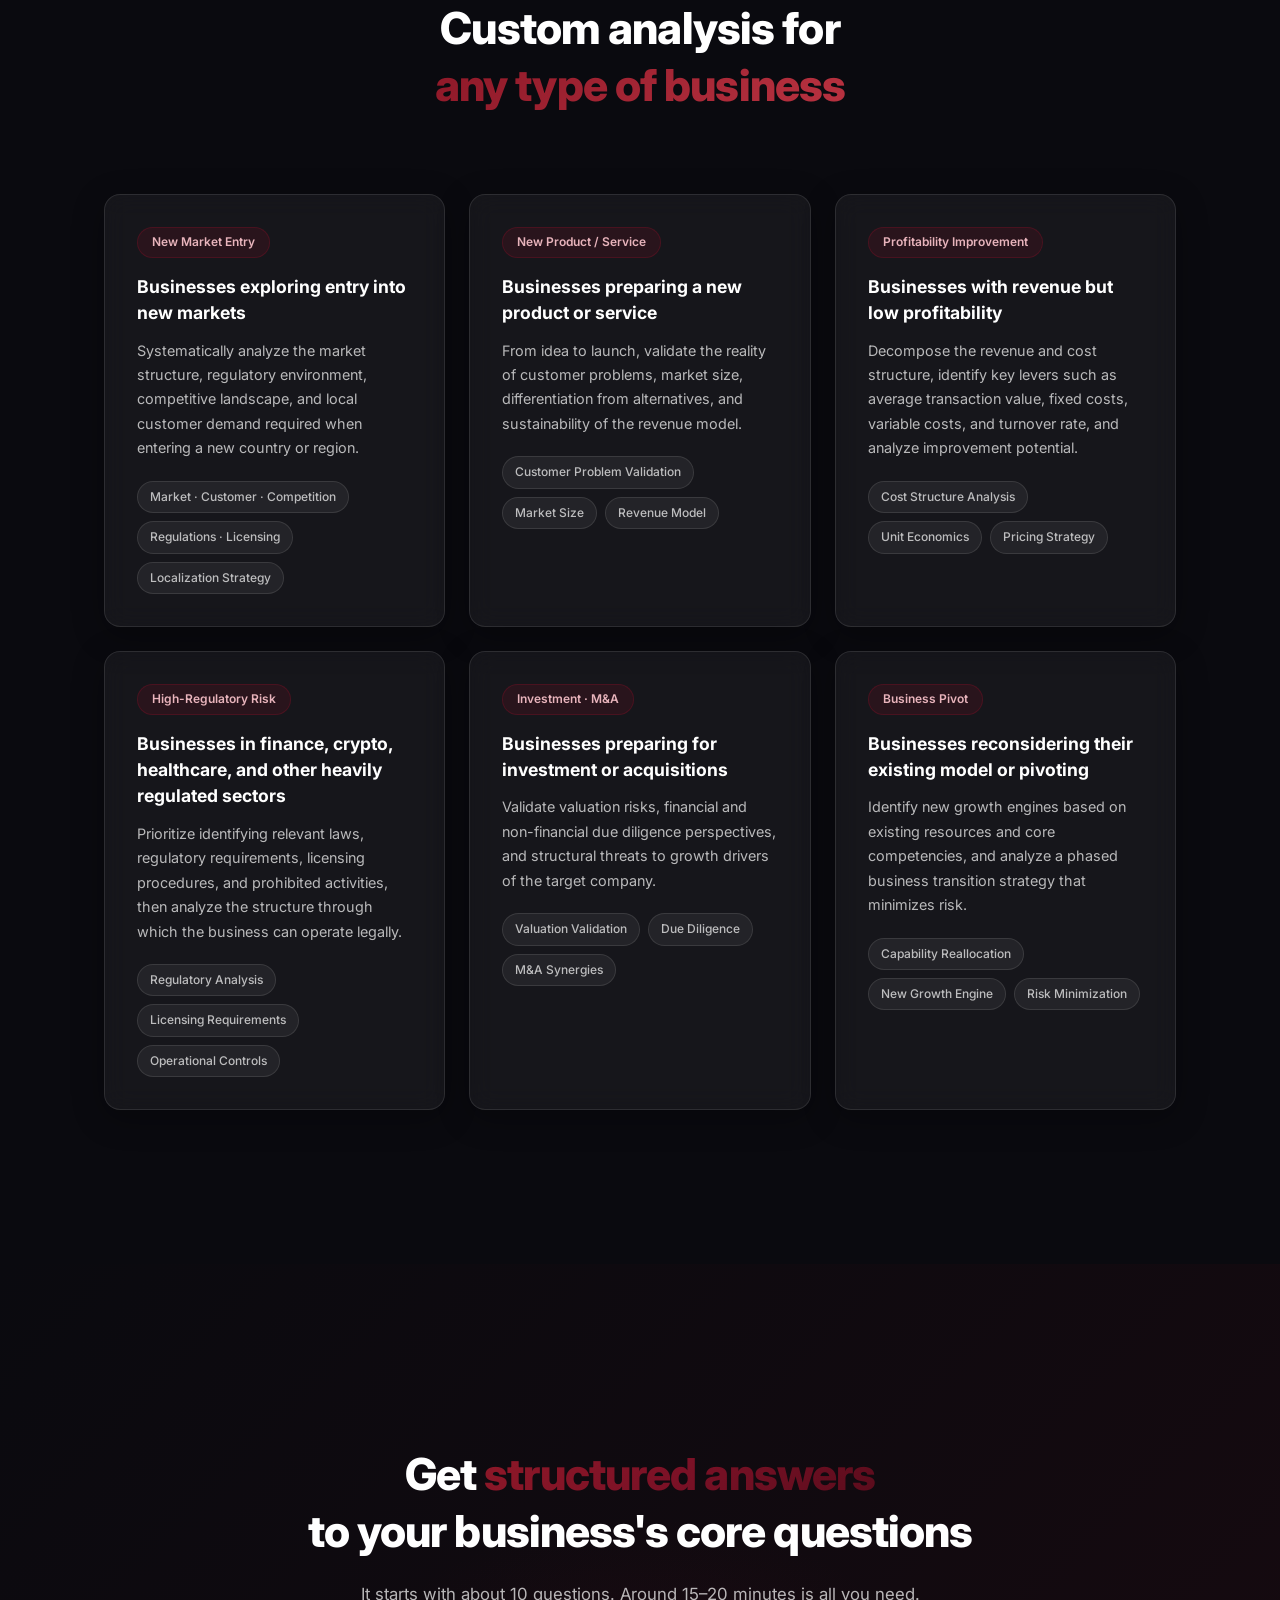
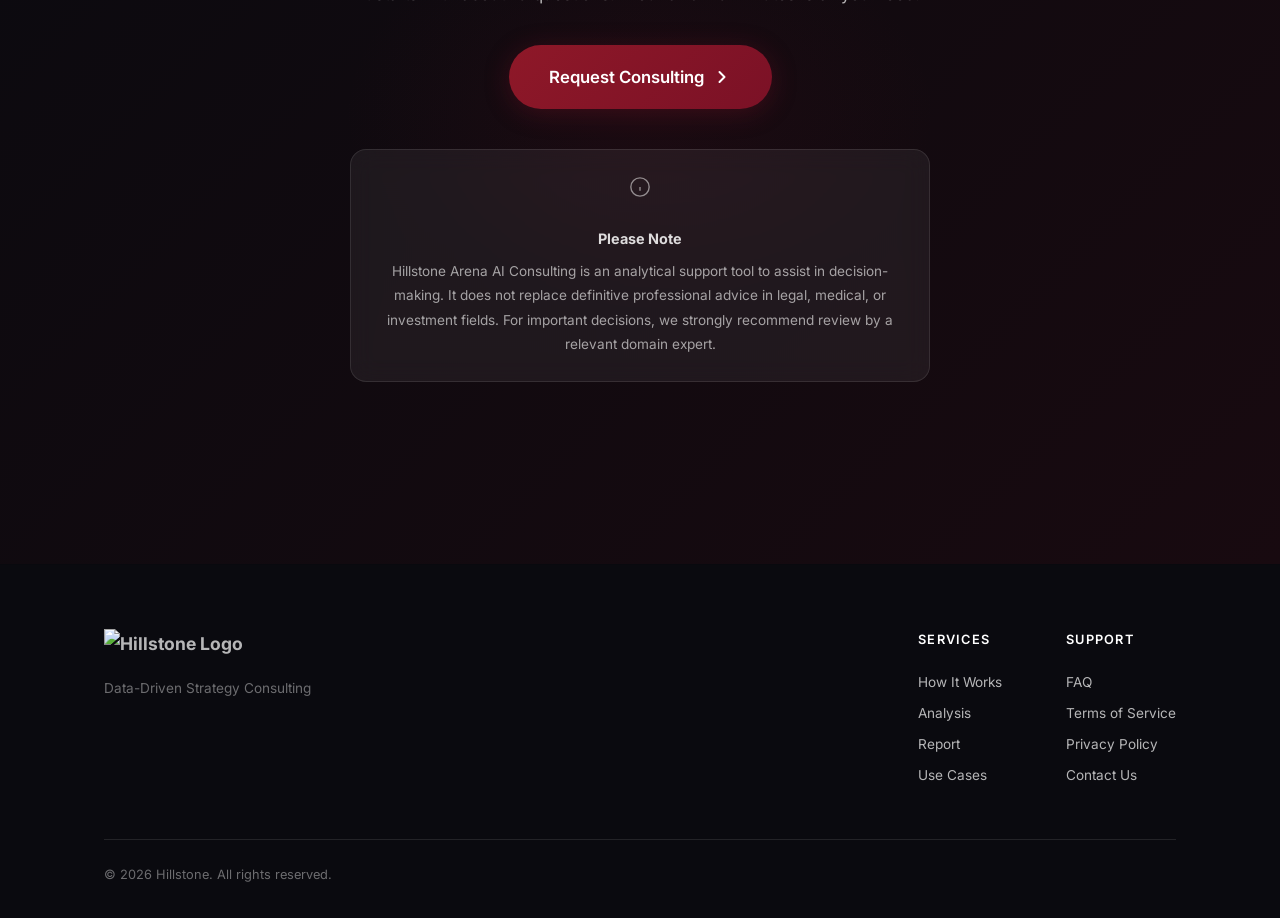
==== commit 5ceafc98: "Fix pyramid 3D text overflow in English version (desktop and mobile)" ====
--- a/index.html
+++ b/index.html
@@ -8,7 +8,7 @@
   <link rel="preconnect" href="https://fonts.googleapis.com" />
   <link rel="preconnect" href="https://fonts.gstatic.com" crossorigin />
   <link href="https://fonts.googleapis.com/css2?family=Inter:wght@300;400;500;600;700;800;900&family=Noto+Sans+KR:wght@300;400;500;600;700;800;900&display=swap" rel="stylesheet" />
-  <link rel="stylesheet" href="style.css?v=207" />
+  <link rel="stylesheet" href="style.css?v=209" />
   <style>
     /* ── 언어 토글 버튼 ── */
     .lang-toggle {
@@ -723,7 +723,7 @@
     </div>
   </footer>
 
-  <script src="lang.js"></script>
+  <script src="lang.js?v=209"></script>
   <script src="script.js?v=5"></script>
 </body>
 </html>
--- a/style.css
+++ b/style.css
@@ -2933,7 +2933,7 @@
 
 /* ══════════════════════════════════════════════════
    3D 피라미드 — 프리미엄 CSS 기반
-   전체 폭 500px, 높이 240px를 3등분.
+   전체 폭 520px, 높이 240px를 3등분.
    각 레벨 경계의 사선이 연속되도록 수학적 계산:
    - L1: 꼭대기 0px → 하단 166px (1/3)
    - L2: 상단 166px → 하단 333px (2/3)
@@ -2965,28 +2965,37 @@
   border-radius: 0 !important;
 }
 
+.pyramid-label {
+  display: inline-block;
+  white-space: normal;
+  word-break: keep-all;
+  line-height: 1.25;
+  text-align: center;
+}
+
 /* ─── L1: 꼭대기 삼각형 ─── */
 .pyramid-l1-3d .pyramid-level-inner {
-  width: 180px !important;
-  height: 76px !important;
+  width: 200px !important;
+  height: 80px !important;
   background: linear-gradient(180deg, #d44050, #991325 60%, #7B1123) !important;
   clip-path: polygon(50% 0%, 100% 100%, 0% 100%) !important;
   box-shadow: 0 8px 24px rgba(153, 19, 37, 0.4) !important;
-  padding-top: 22px !important;
+  padding-top: 28px !important;
 }
 
 .pyramid-l1-3d .pyramid-label {
   color: #ffffff !important;
   font-weight: 700 !important;
-  font-size: 0.9rem !important;
+  font-size: 0.88rem !important;
   text-shadow: 0 1px 4px rgba(0,0,0,0.5) !important;
-  letter-spacing: 0.02em !important;
+  letter-spacing: 0.01em !important;
+  max-width: 75% !important;
 }
 
 /* ─── L2: 중간 사다리꼴 ─── */
 .pyramid-l2-3d .pyramid-level-inner {
-  width: 340px !important;
-  height: 76px !important;
+  width: 360px !important;
+  height: 80px !important;
   background: linear-gradient(180deg, rgba(153, 19, 37, 0.35), rgba(123, 17, 38, 0.2)) !important;
   border-top: 1px solid rgba(255, 255, 255, 0.2) !important;
   border-bottom: 1px solid rgba(153, 19, 37, 0.4) !important;
@@ -2998,14 +3007,15 @@
 .pyramid-l2-3d .pyramid-label {
   color: #e8b4bc !important;
   font-weight: 700 !important;
-  font-size: 0.95rem !important;
-  letter-spacing: 0.02em !important;
+  font-size: 0.92rem !important;
+  letter-spacing: 0.01em !important;
+  max-width: 65% !important;
 }
 
 /* ─── L3: 바닥 사다리꼴 ─── */
 .pyramid-l3-3d .pyramid-level-inner {
-  width: 500px !important;
-  height: 76px !important;
+  width: 520px !important;
+  height: 80px !important;
   background: linear-gradient(180deg, rgba(255, 255, 255, 0.08), rgba(255, 255, 255, 0.03)) !important;
   border-top: 1px solid rgba(255, 255, 255, 0.2) !important;
   border-bottom: 1px solid rgba(255, 255, 255, 0.1) !important;
@@ -3017,8 +3027,9 @@
 .pyramid-l3-3d .pyramid-label {
   color: rgba(255, 255, 255, 0.9) !important;
   font-weight: 600 !important;
-  font-size: 0.9rem !important;
-  letter-spacing: 0.03em !important;
+  font-size: 0.88rem !important;
+  letter-spacing: 0.02em !important;
+  max-width: 80% !important;
 }
 
 /* 호버 효과 — 각 레벨이 살짝 빛남 */
@@ -3051,11 +3062,34 @@
 @media (max-width: 768px) {
   .pyramid-3d {
     transform: rotateX(0deg);
-  }
-
-  .pyramid-l1-3d .pyramid-level-inner { width: 140px; height: 56px; }
-  .pyramid-l2-3d .pyramid-level-inner { width: 240px; height: 56px; }
-  .pyramid-l3-3d .pyramid-level-inner { width: 320px; height: 56px; }
-
-  .pyramid-label { font-size: 0.8rem !important; }
-}
+    gap: 18px !important;
+  }
+
+  .pyramid-l1-3d .pyramid-level-inner {
+    width: 170px !important;
+    height: 64px !important;
+    padding-top: 24px !important;
+  }
+  .pyramid-l2-3d .pyramid-level-inner {
+    width: 290px !important;
+    height: 64px !important;
+  }
+  .pyramid-l3-3d .pyramid-level-inner {
+    width: 350px !important;
+    max-width: 92vw !important;
+    height: 64px !important;
+  }
+
+  .pyramid-l1-3d .pyramid-label {
+    font-size: 0.76rem !important;
+    max-width: 75% !important;
+  }
+  .pyramid-l2-3d .pyramid-label {
+    font-size: 0.78rem !important;
+    max-width: 65% !important;
+  }
+  .pyramid-l3-3d .pyramid-label {
+    font-size: 0.68rem !important;
+    max-width: 82% !important;
+  }
+}
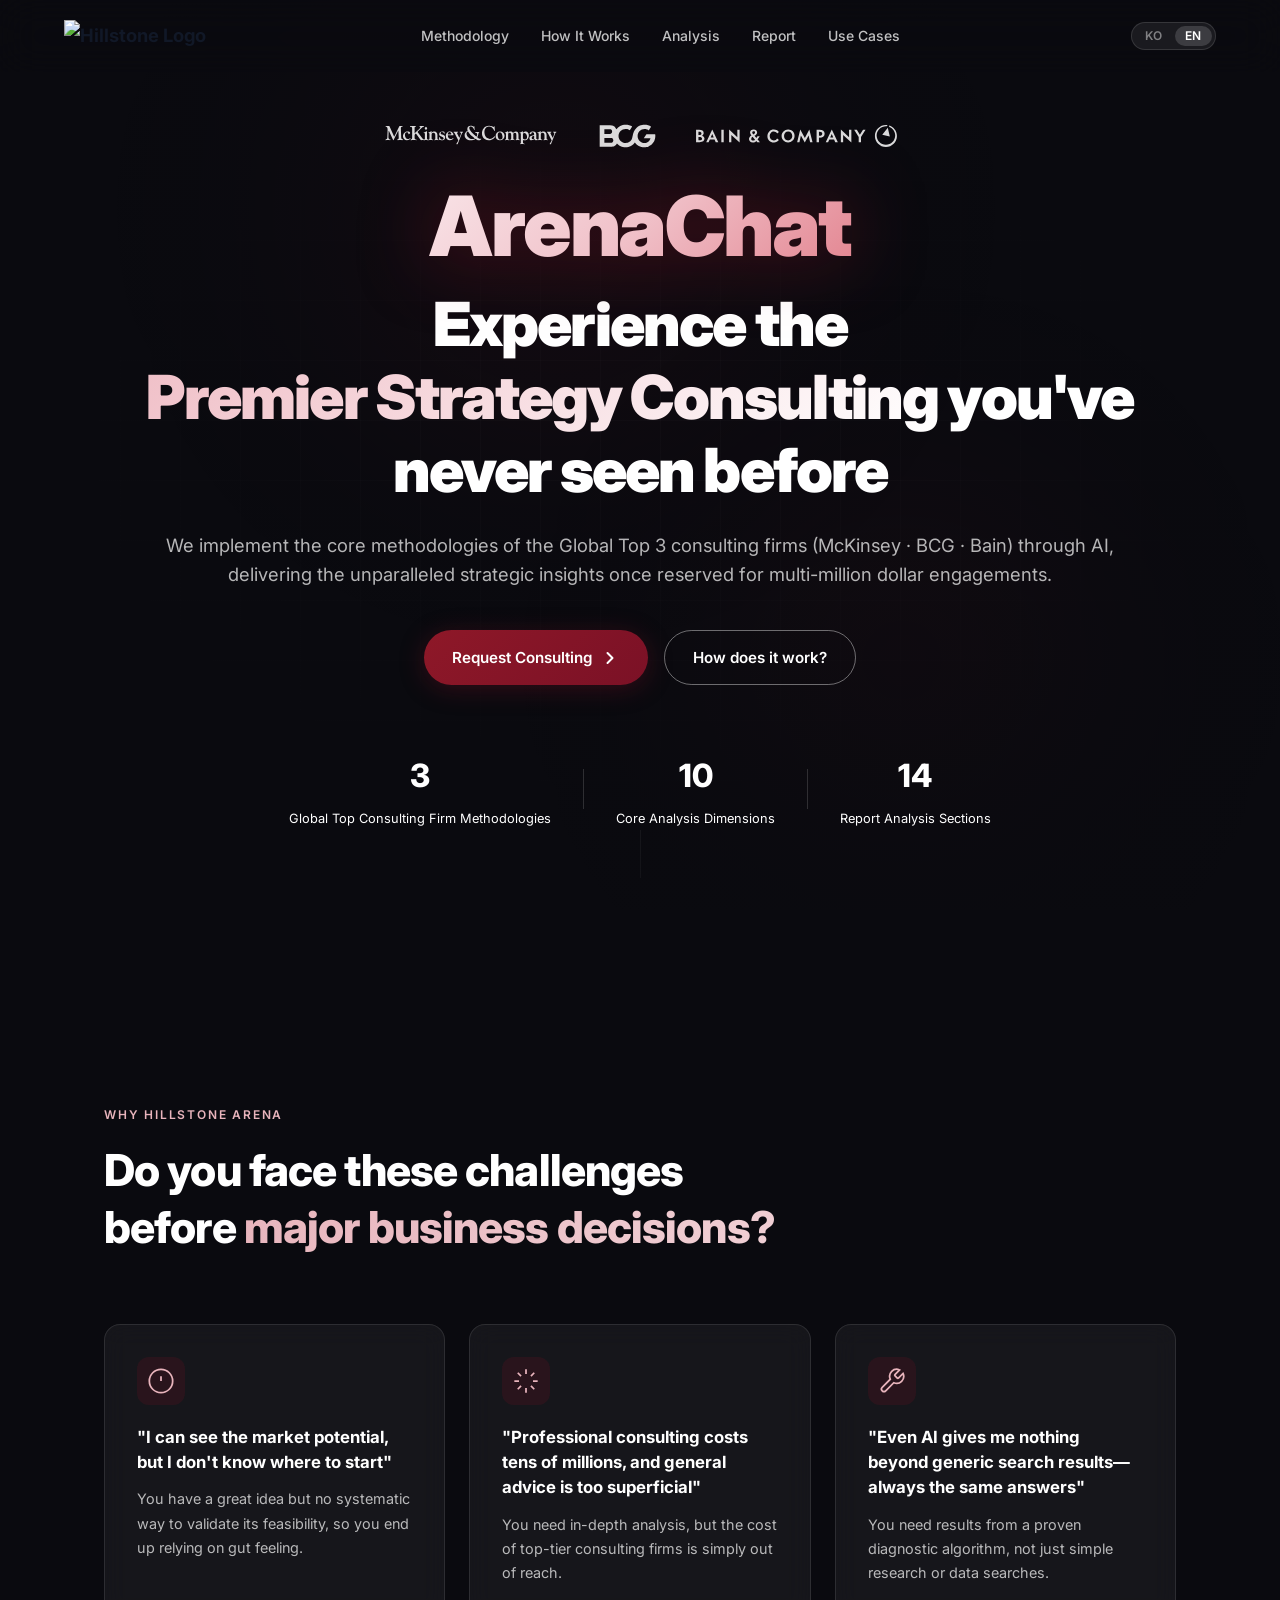
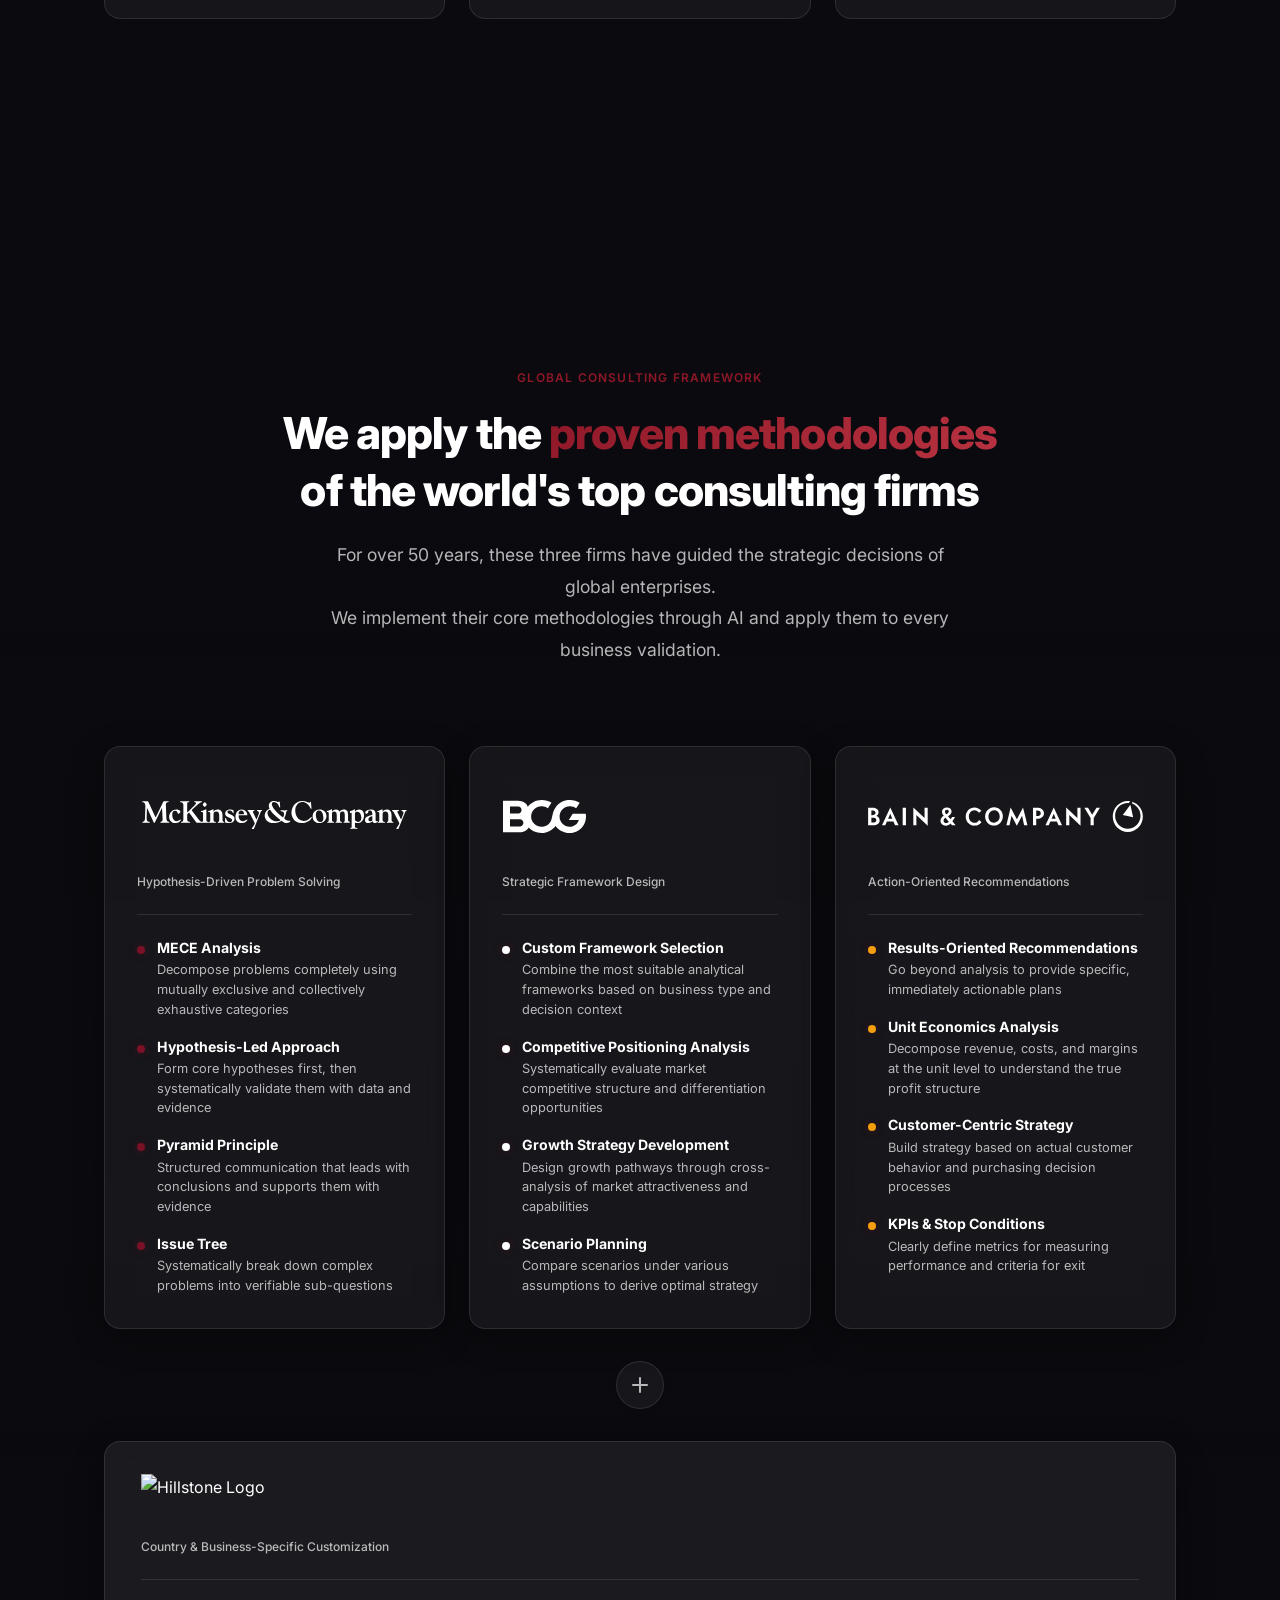
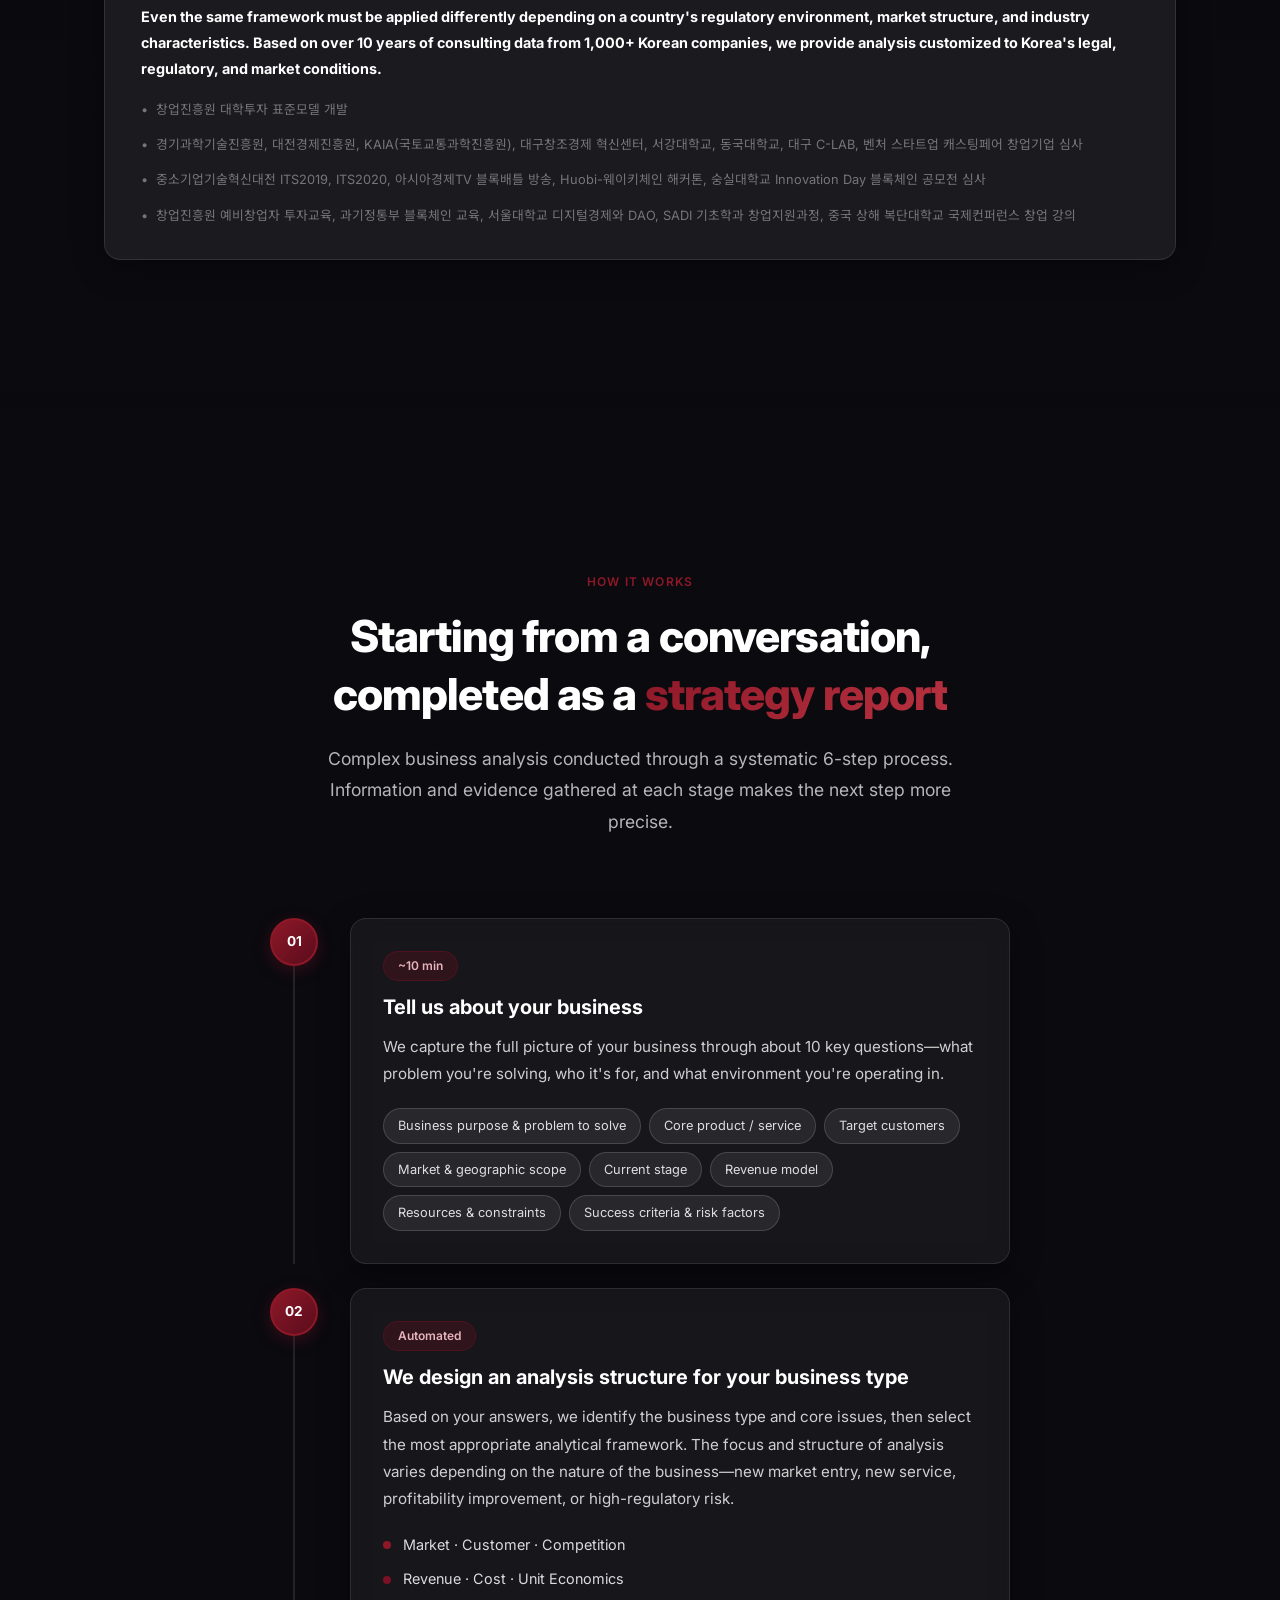
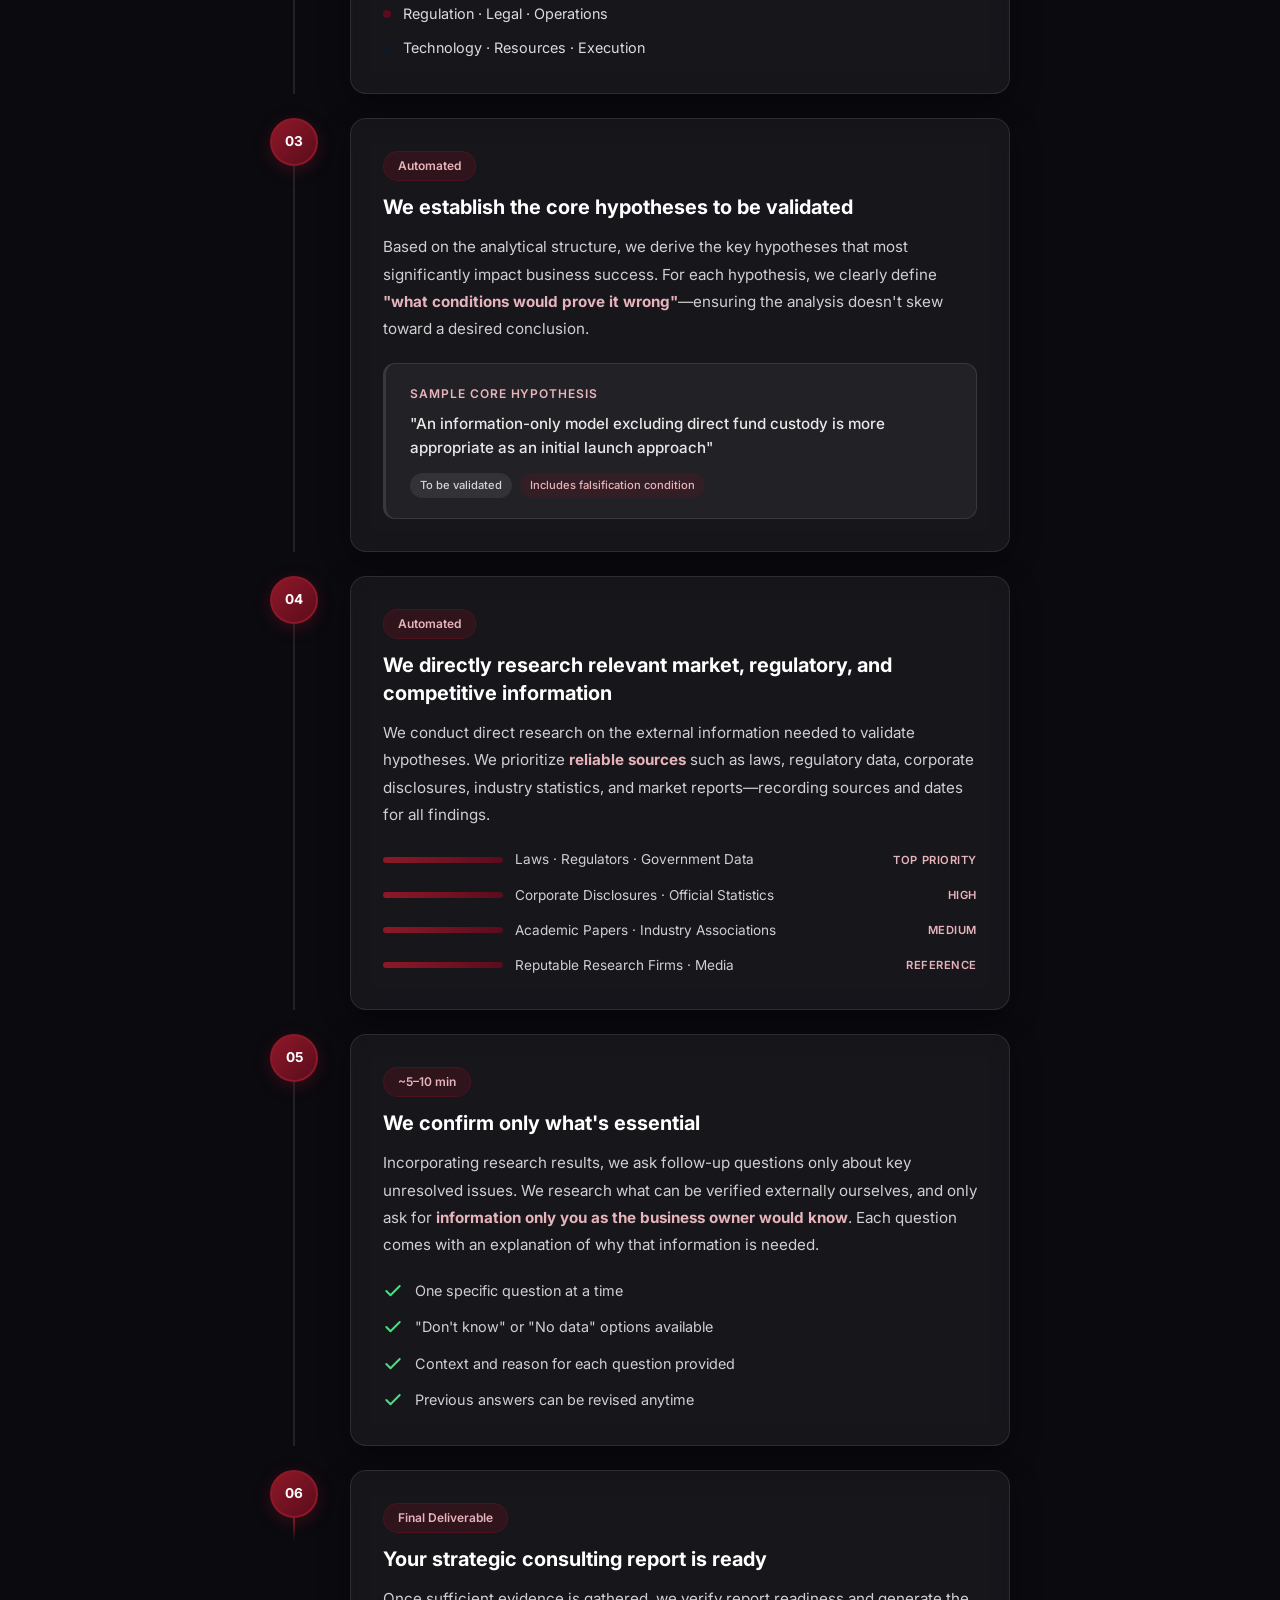
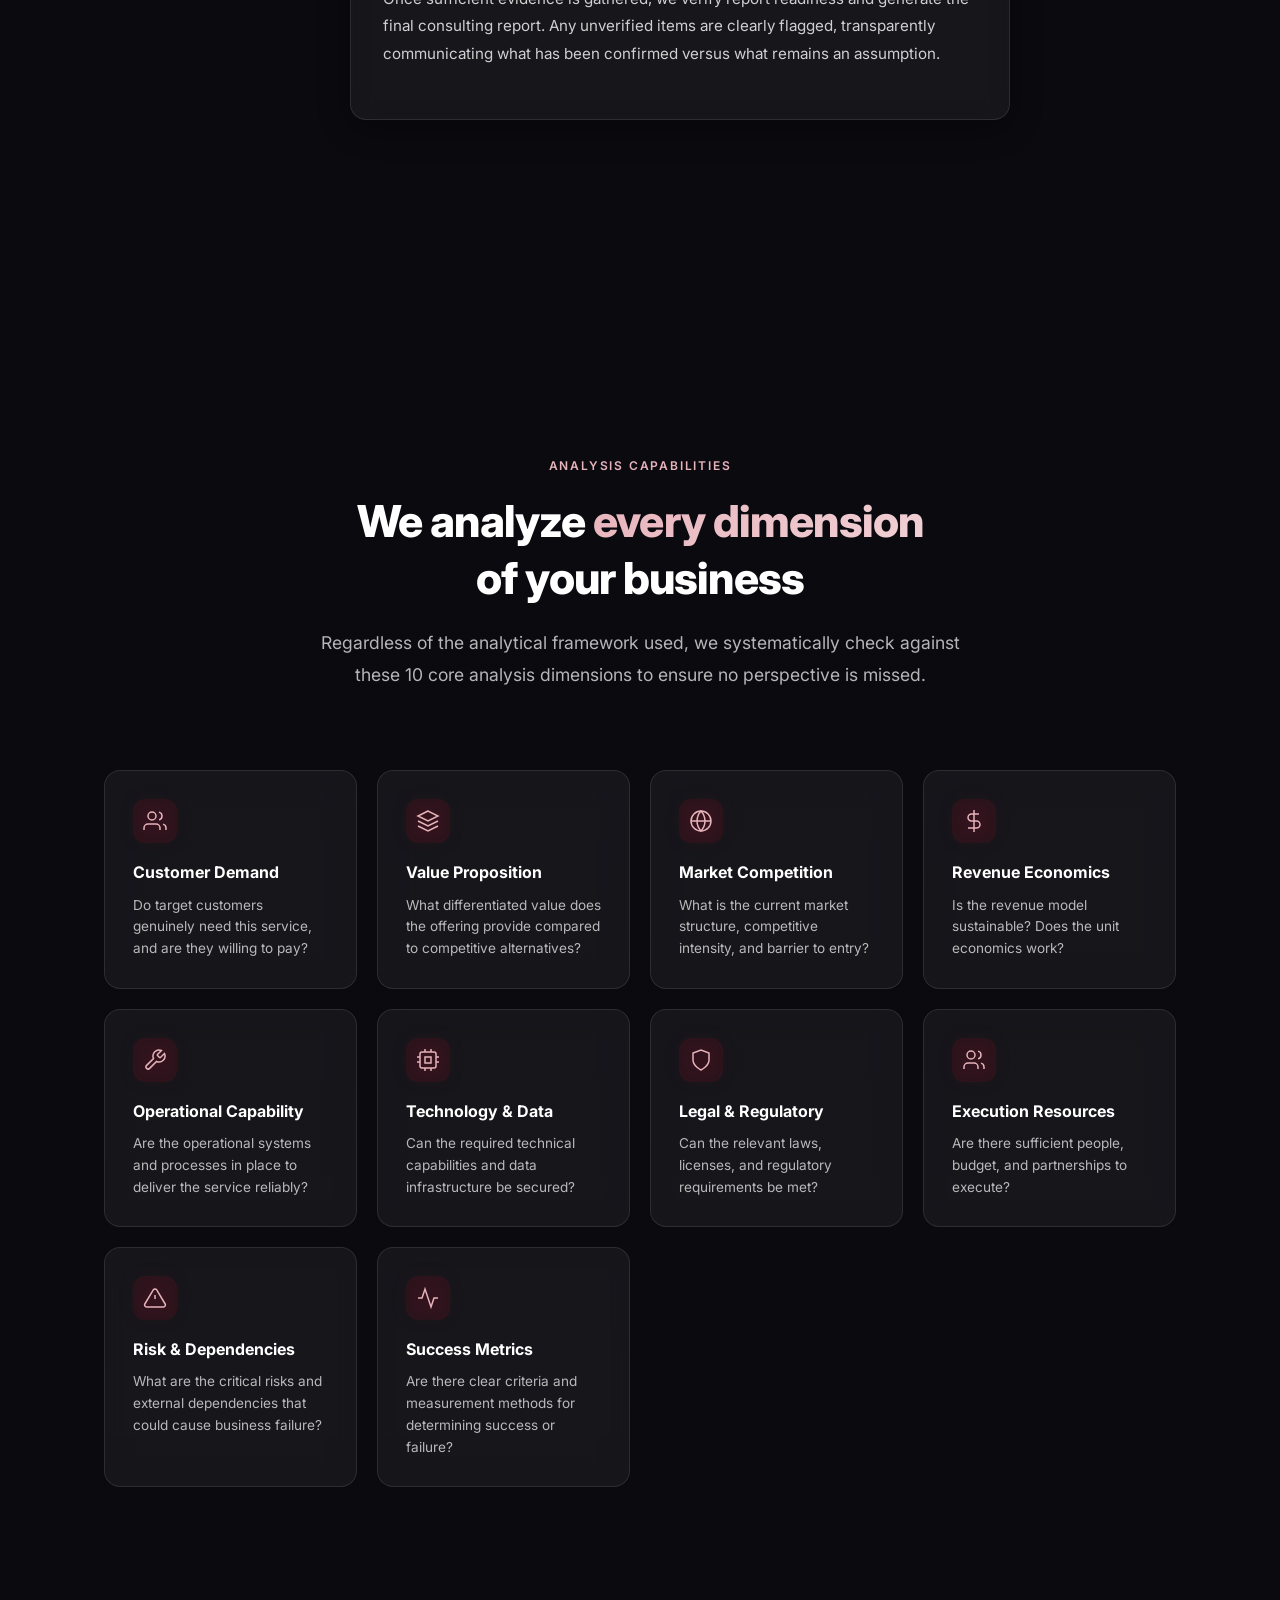
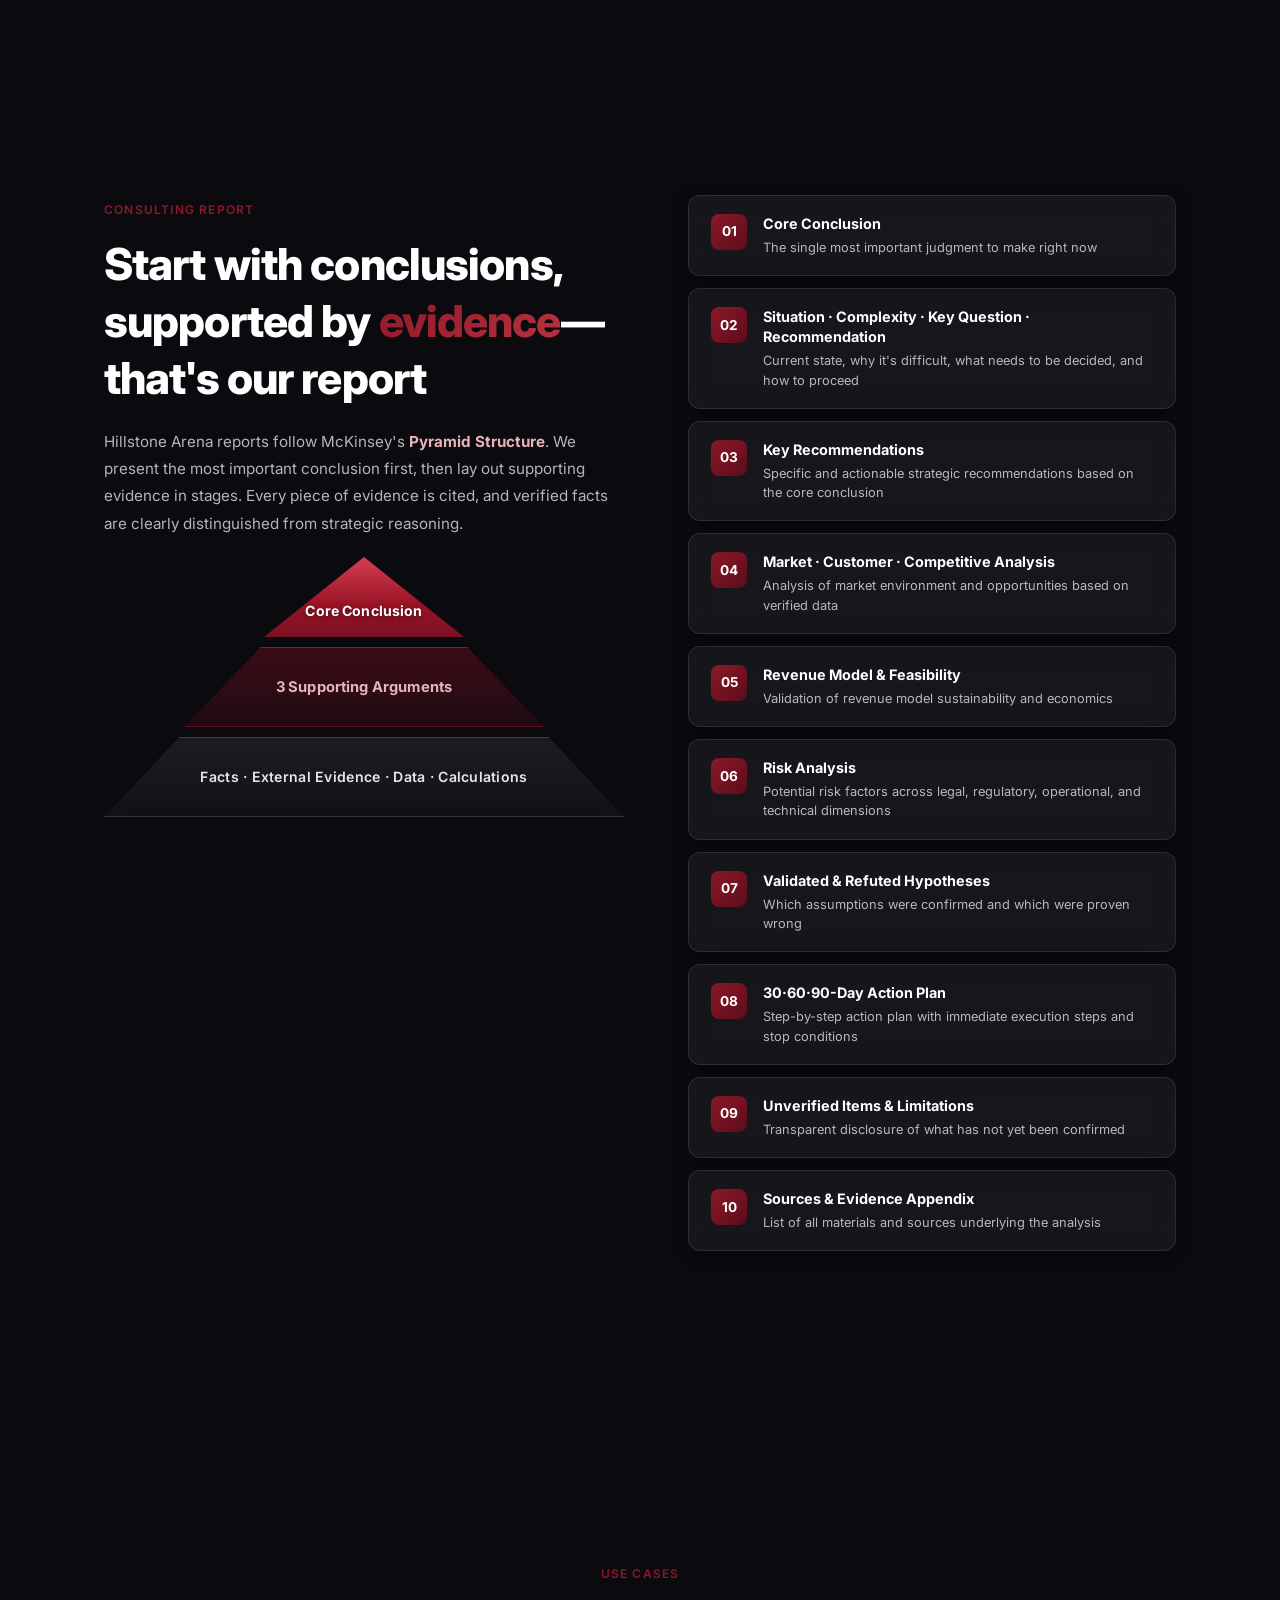
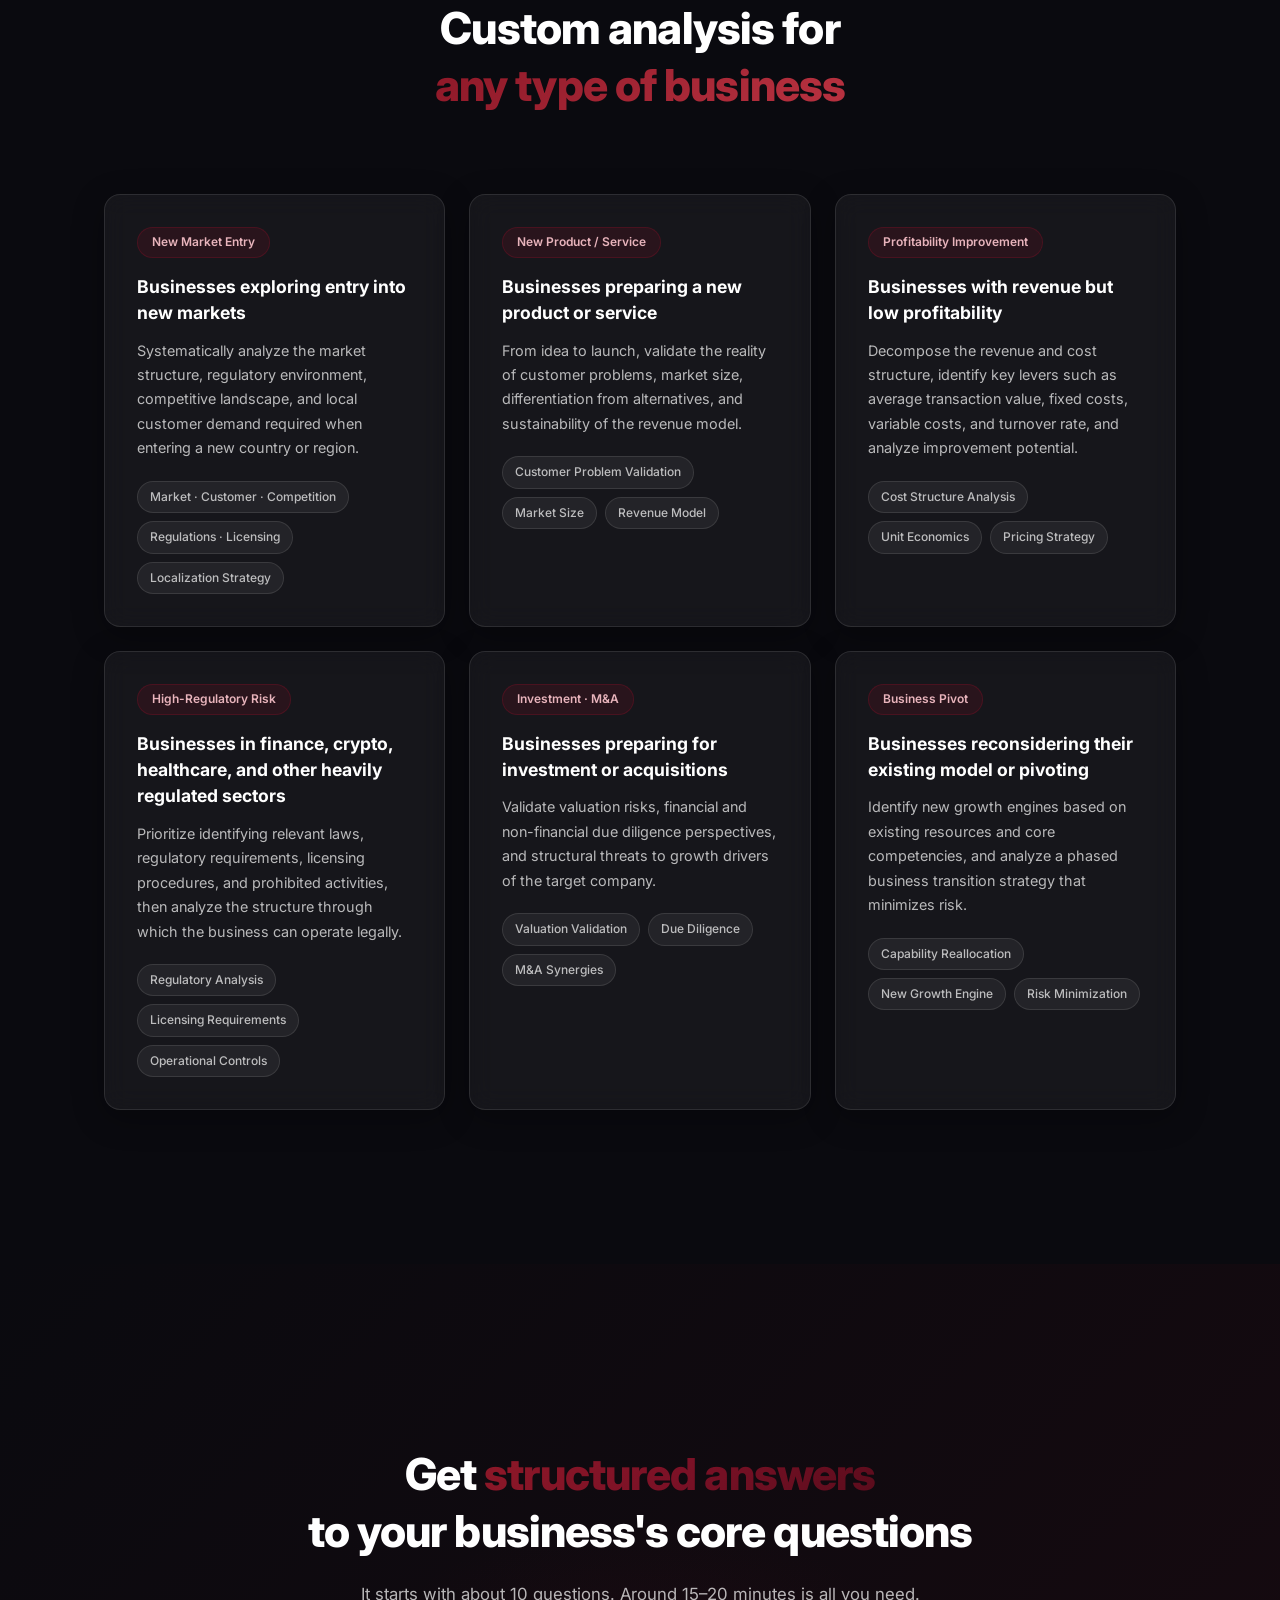
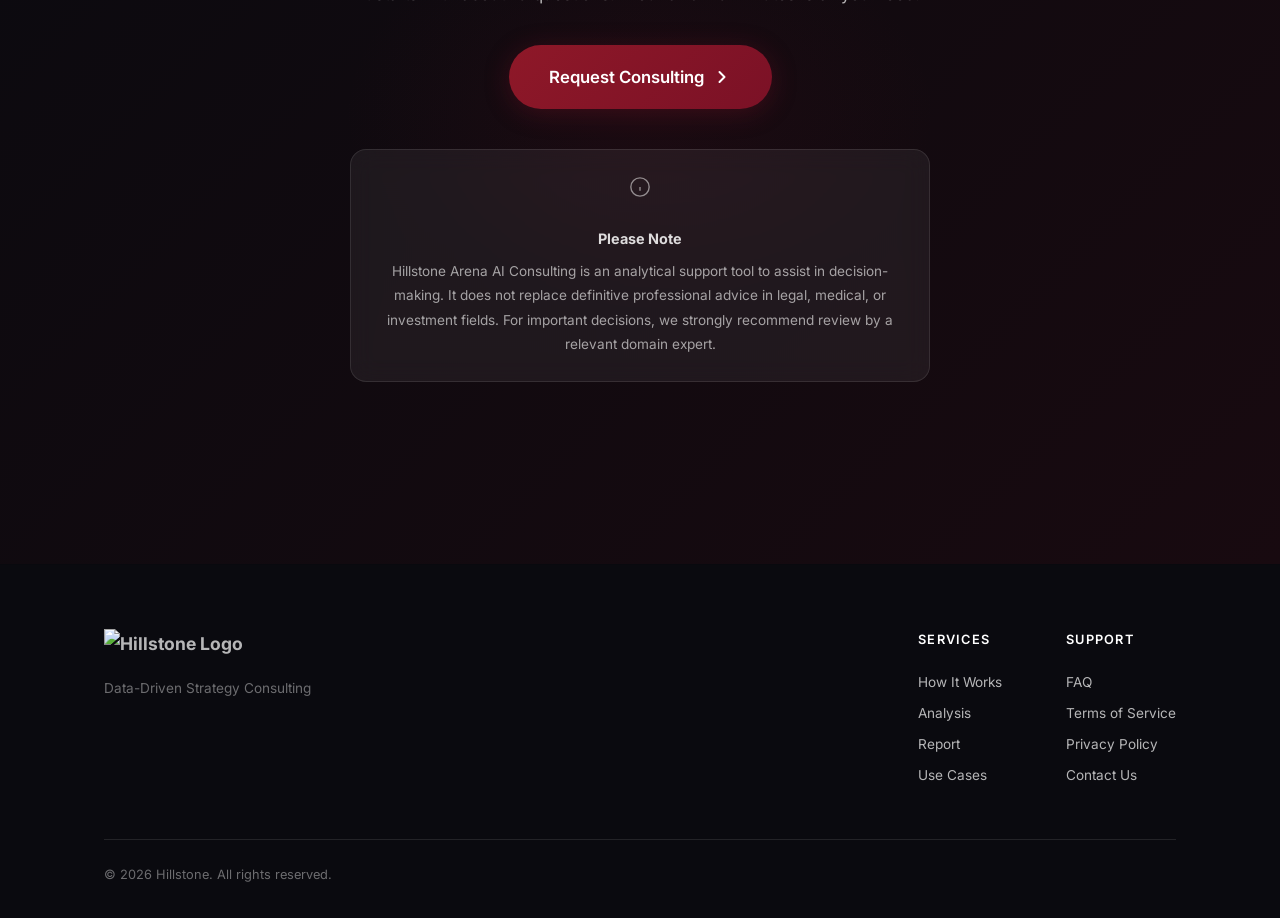
==== commit cba375b1: "Add desktop-optimized notice modal on consulting request CTA" ====
--- a/index.html
+++ b/index.html
@@ -8,7 +8,7 @@
   <link rel="preconnect" href="https://fonts.googleapis.com" />
   <link rel="preconnect" href="https://fonts.gstatic.com" crossorigin />
   <link href="https://fonts.googleapis.com/css2?family=Inter:wght@300;400;500;600;700;800;900&family=Noto+Sans+KR:wght@300;400;500;600;700;800;900&display=swap" rel="stylesheet" />
-  <link rel="stylesheet" href="style.css?v=209" />
+  <link rel="stylesheet" href="style.css?v=210" />
   <style>
     /* ── 언어 토글 버튼 ── */
     .lang-toggle {
@@ -723,7 +723,29 @@
     </div>
   </footer>
 
-  <script src="lang.js?v=209"></script>
-  <script src="script.js?v=5"></script>
+  <!-- ─── 데스크톱 최적화 안내 모달 ─── -->
+  <div class="desktop-modal-backdrop" id="desktopModal" aria-hidden="true">
+    <div class="desktop-modal-dialog">
+      <div class="desktop-modal-icon">
+        <svg width="32" height="32" viewBox="0 0 24 24" fill="none" stroke="currentColor" stroke-width="2" stroke-linecap="round" stroke-linejoin="round">
+          <rect x="2" y="3" width="20" height="14" rx="2" ry="2"/>
+          <line x1="8" y1="21" x2="16" y2="21"/>
+          <line x1="12" y1="17" x2="12" y2="21"/>
+        </svg>
+      </div>
+      <div class="desktop-modal-badge" data-i18n="desktop_modal_badge">기기 최적화 안내</div>
+      <h3 class="desktop-modal-title" data-i18n="desktop_modal_title">본 서비스는 데스크톱(PC)에 최적화되어 있습니다</h3>
+      <p class="desktop-modal-desc" data-i18n="desktop_modal_desc">
+        Hillstone Arena의 심층 AI 전략 컨설팅 및 보고서는 <strong>데스크톱(PC) 환경에 최적화</strong>되어 있습니다.<br />모바일 환경에서는 일부 분석 차트 열람 및 입력이 제한될 수 있으므로, 원활한 진단을 위해 가급적 PC 접속을 권장합니다.
+      </p>
+      <div class="desktop-modal-actions">
+        <button type="button" class="btn btn-ghost desktop-modal-cancel" id="desktopModalCancel" data-i18n="desktop_modal_cancel">취소</button>
+        <button type="button" class="btn btn-primary desktop-modal-confirm" id="desktopModalConfirm" data-i18n="desktop_modal_confirm">계속 진행하기</button>
+      </div>
+    </div>
+  </div>
+
+  <script src="lang.js?v=210"></script>
+  <script src="script.js?v=210"></script>
 </body>
 </html>
--- a/style.css
+++ b/style.css
@@ -3093,3 +3093,127 @@
     max-width: 82% !important;
   }
 }
+
+/* ══════════════════════════════════════════════════
+   데스크톱 최적화 안내 모달
+   ══════════════════════════════════════════════════ */
+.desktop-modal-backdrop {
+  position: fixed;
+  inset: 0;
+  background: rgba(0, 0, 0, 0.78);
+  backdrop-filter: blur(10px);
+  -webkit-backdrop-filter: blur(10px);
+  display: flex;
+  align-items: center;
+  justify-content: center;
+  z-index: 99999;
+  opacity: 0;
+  visibility: hidden;
+  transition: opacity 0.25s ease, visibility 0.25s ease;
+  padding: 20px;
+}
+
+.desktop-modal-backdrop.open {
+  opacity: 1;
+  visibility: visible;
+}
+
+.desktop-modal-dialog {
+  background: linear-gradient(180deg, #1b1c24, #0f1015);
+  border: 1px solid rgba(255, 255, 255, 0.15);
+  border-radius: 24px;
+  max-width: 500px;
+  width: 100%;
+  padding: 38px 32px 32px;
+  text-align: center;
+  box-shadow: 0 24px 70px rgba(0, 0, 0, 0.85), 0 0 40px rgba(153, 19, 37, 0.2);
+  transform: scale(0.92) translateY(14px);
+  transition: transform 0.25s cubic-bezier(0.16, 1, 0.3, 1);
+}
+
+.desktop-modal-backdrop.open .desktop-modal-dialog {
+  transform: scale(1) translateY(0);
+}
+
+.desktop-modal-icon {
+  width: 64px;
+  height: 64px;
+  margin: 0 auto 16px;
+  border-radius: 20px;
+  background: linear-gradient(135deg, rgba(212, 64, 80, 0.22), rgba(153, 19, 37, 0.12));
+  border: 1px solid rgba(212, 64, 80, 0.35);
+  display: flex;
+  align-items: center;
+  justify-content: center;
+  color: #ff6b7e;
+  box-shadow: 0 8px 24px rgba(153, 19, 37, 0.25);
+}
+
+.desktop-modal-badge {
+  display: inline-block;
+  padding: 4px 14px;
+  font-size: 0.75rem;
+  font-weight: 700;
+  letter-spacing: 0.08em;
+  text-transform: uppercase;
+  color: #ff94a2;
+  background: rgba(153, 19, 37, 0.25);
+  border: 1px solid rgba(212, 64, 80, 0.35);
+  border-radius: 20px;
+  margin-bottom: 14px;
+}
+
+.desktop-modal-title {
+  font-size: 1.28rem;
+  font-weight: 800;
+  color: #ffffff;
+  margin-bottom: 14px;
+  line-height: 1.35;
+}
+
+.desktop-modal-desc {
+  font-size: 0.92rem;
+  color: rgba(255, 255, 255, 0.72);
+  line-height: 1.7;
+  margin-bottom: 28px;
+}
+
+.desktop-modal-desc strong {
+  color: #ffffff;
+  font-weight: 700;
+}
+
+.desktop-modal-actions {
+  display: flex;
+  gap: 12px;
+  justify-content: center;
+}
+
+.desktop-modal-actions .btn {
+  flex: 1;
+  padding: 13px 20px;
+  font-size: 0.95rem;
+  border-radius: 12px;
+  cursor: pointer;
+  text-decoration: none;
+  font-weight: 600;
+  display: inline-flex;
+  align-items: center;
+  justify-content: center;
+}
+
+@media (max-width: 480px) {
+  .desktop-modal-dialog {
+    padding: 28px 20px 24px;
+  }
+  .desktop-modal-title {
+    font-size: 1.15rem;
+  }
+  .desktop-modal-desc {
+    font-size: 0.85rem;
+  }
+  .desktop-modal-actions {
+    flex-direction: column-reverse;
+  }
+}
+
